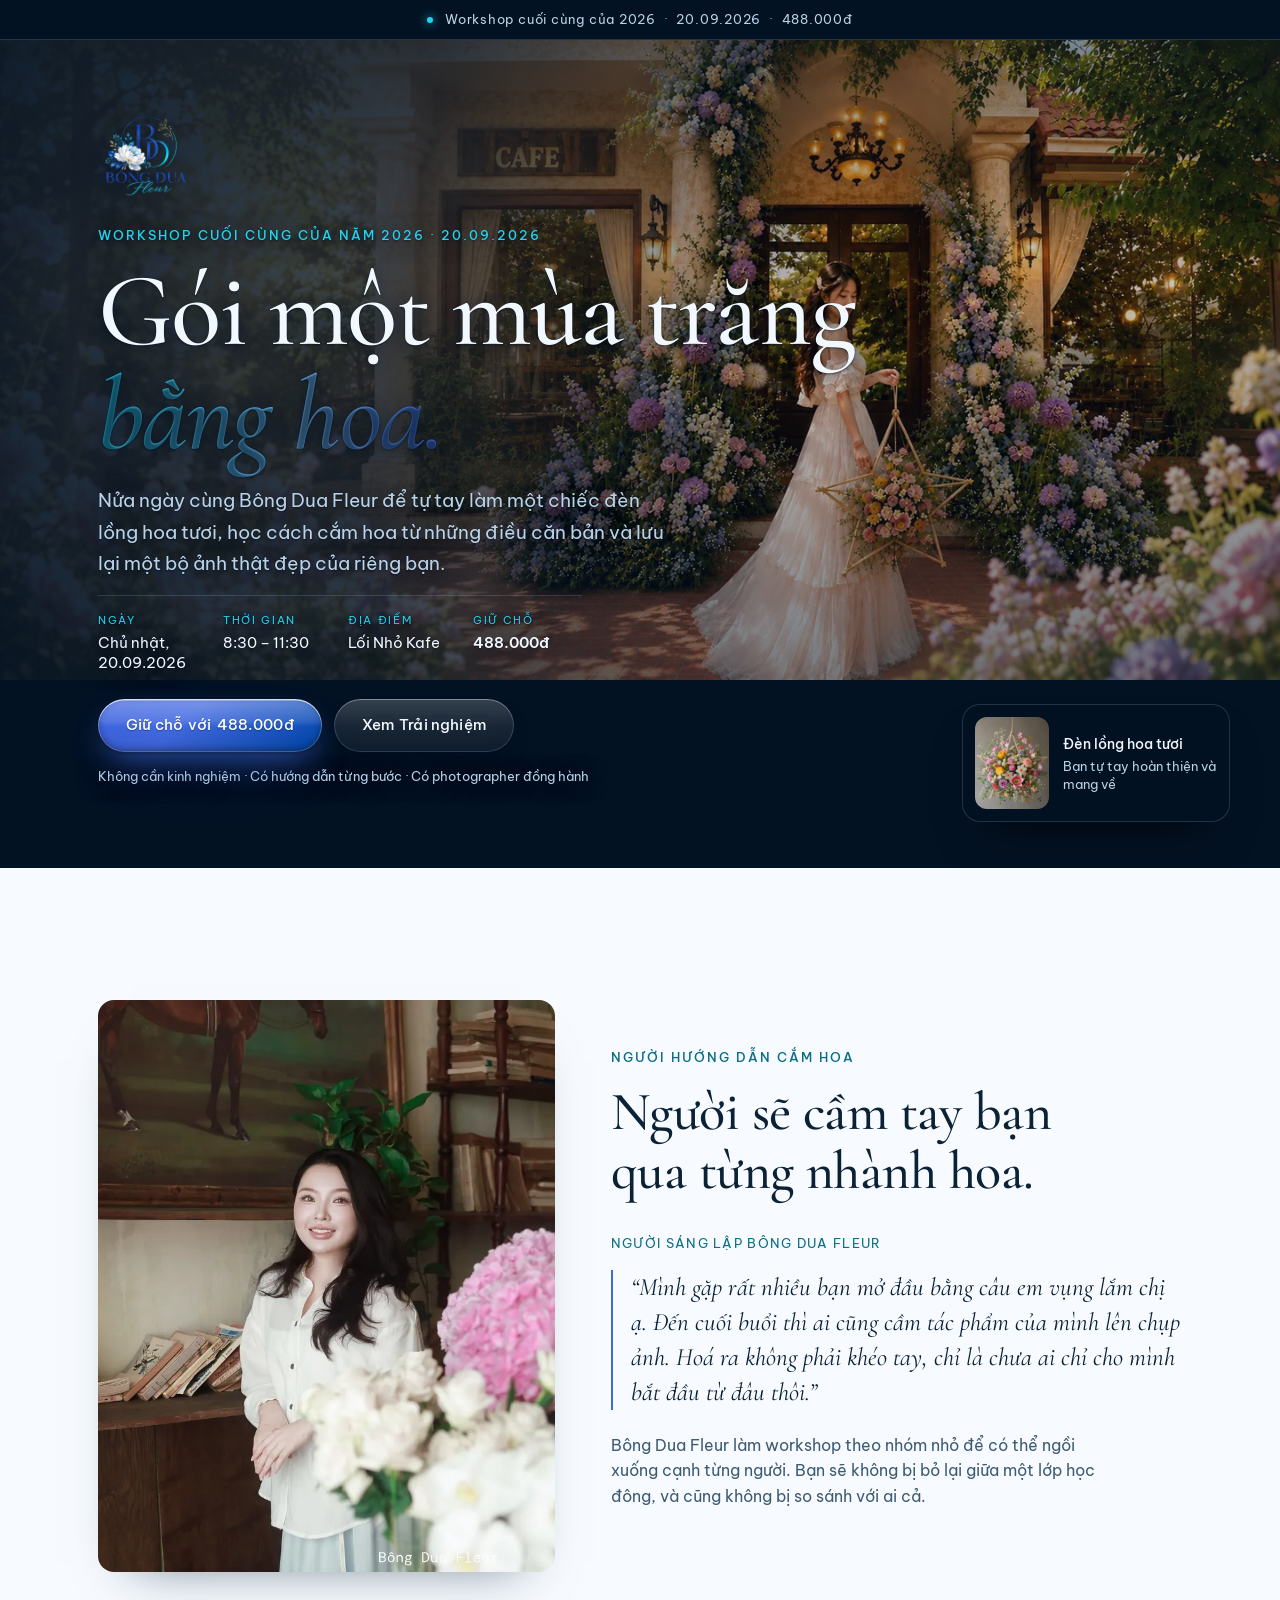
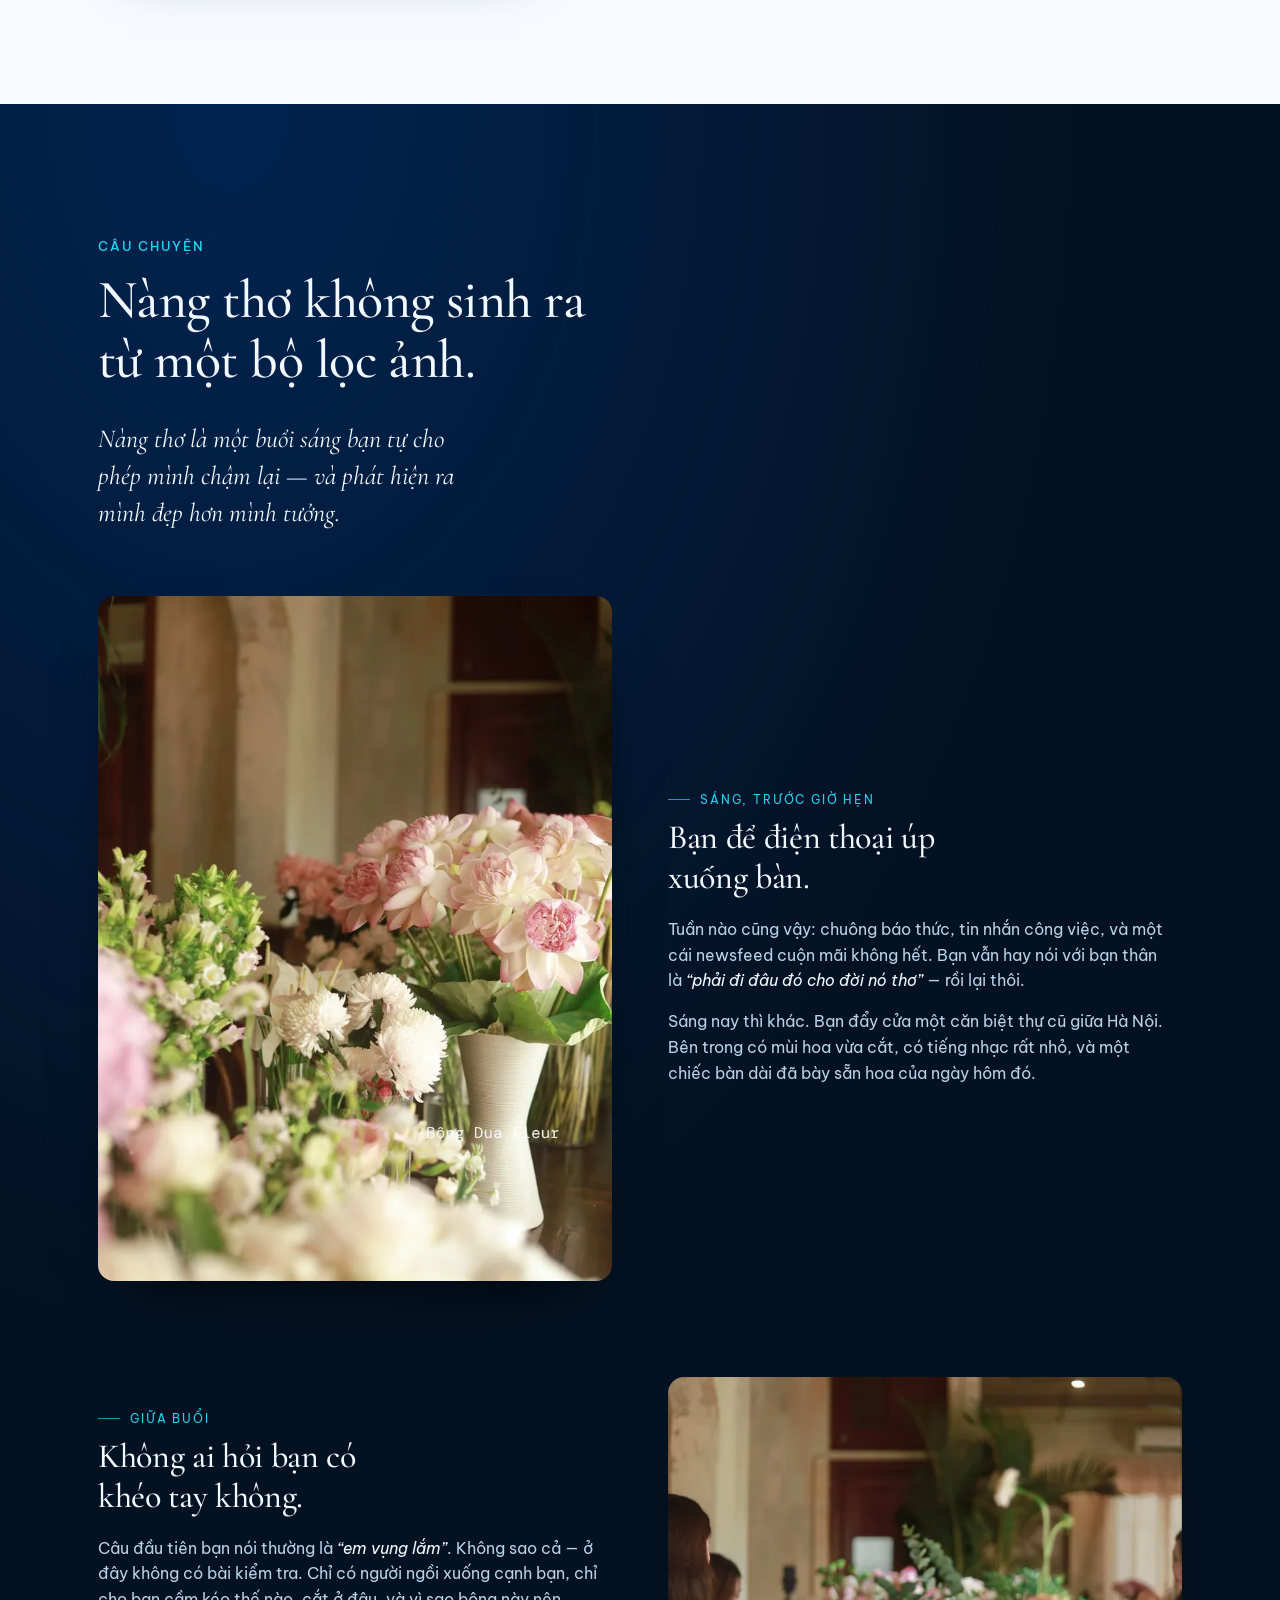
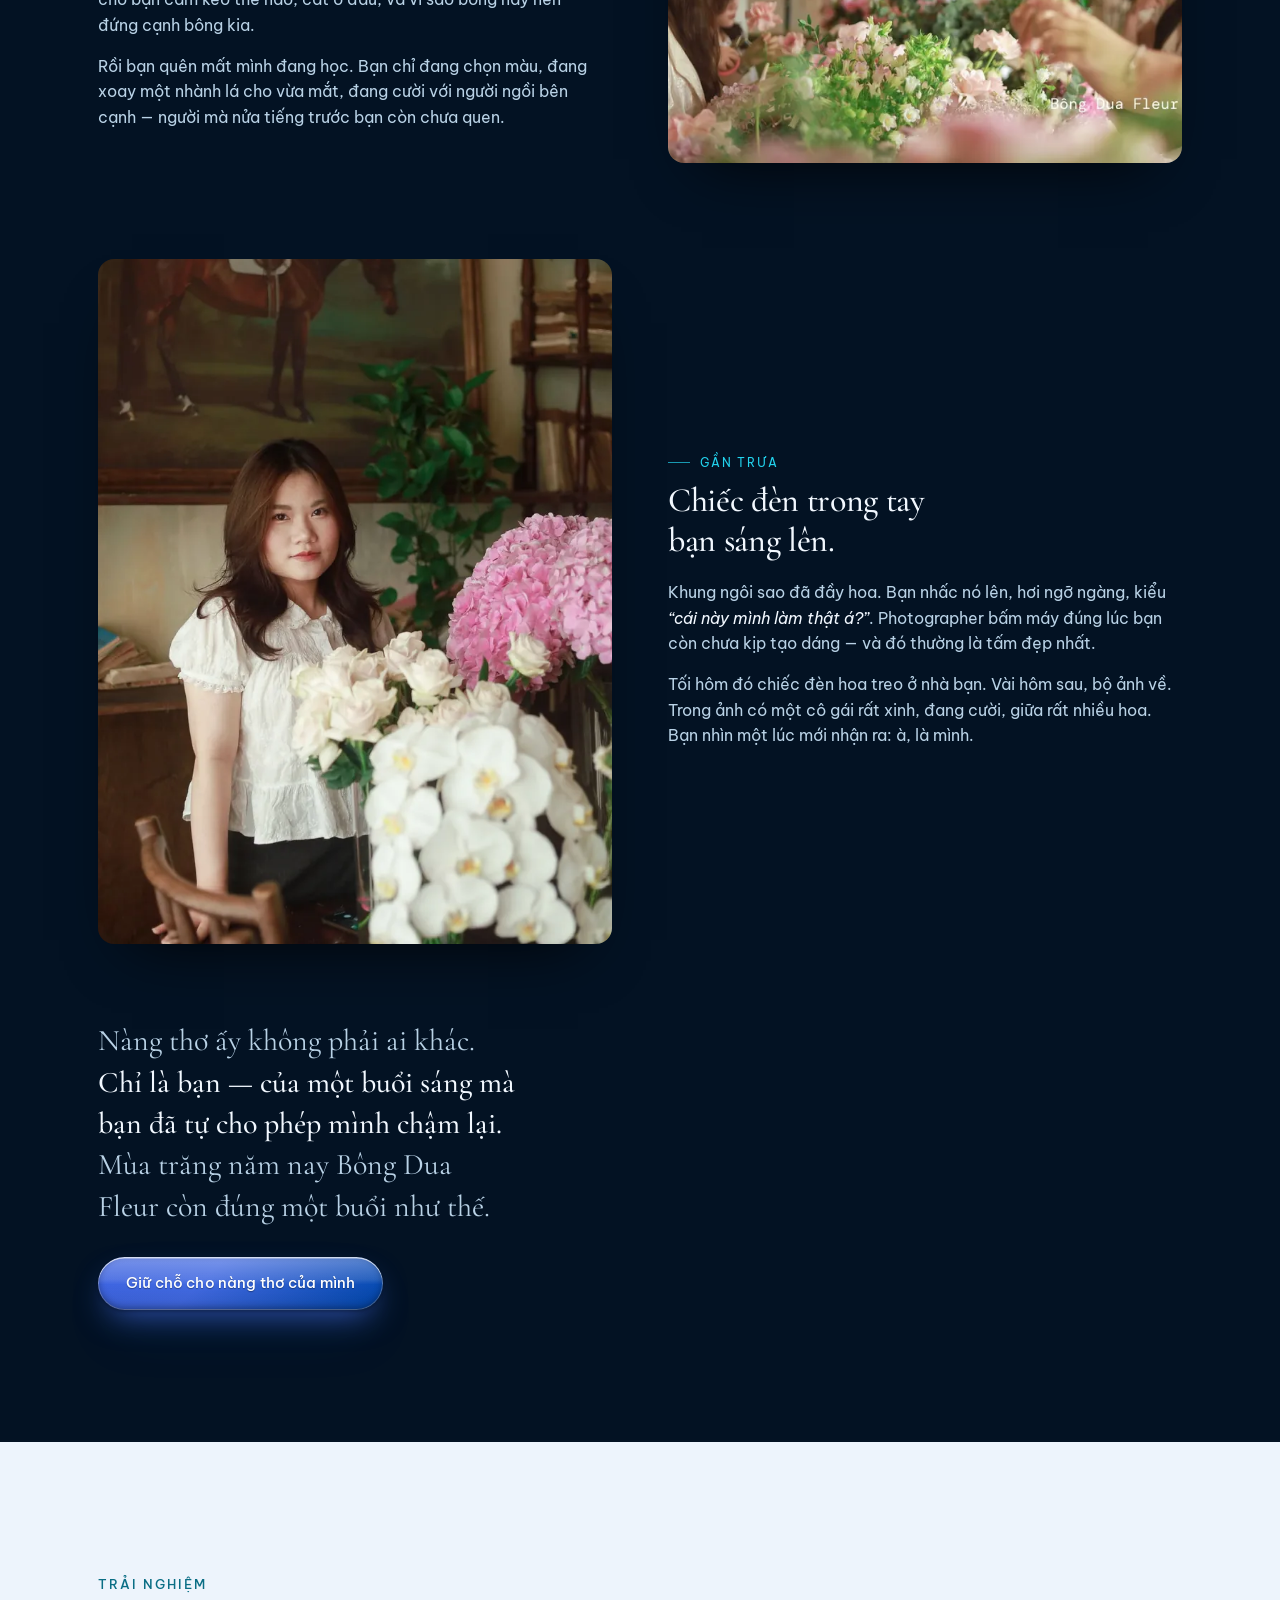
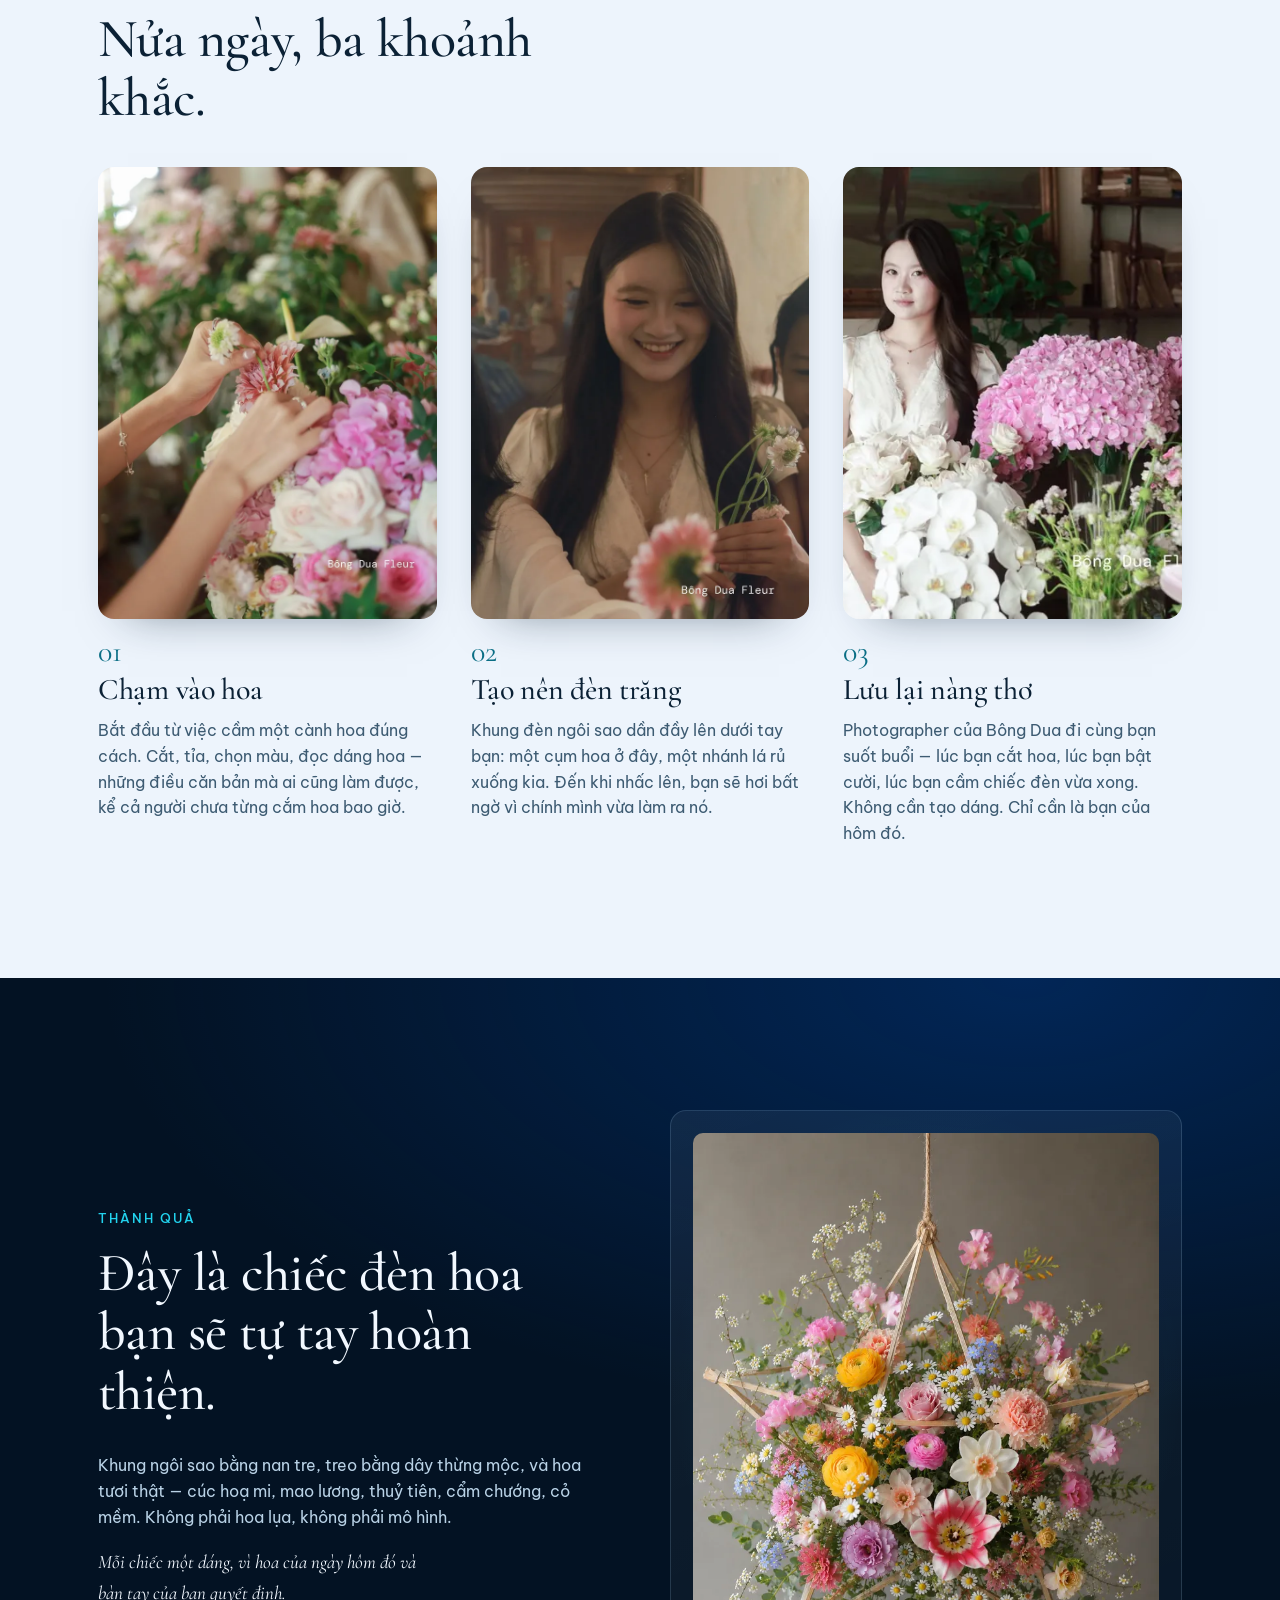
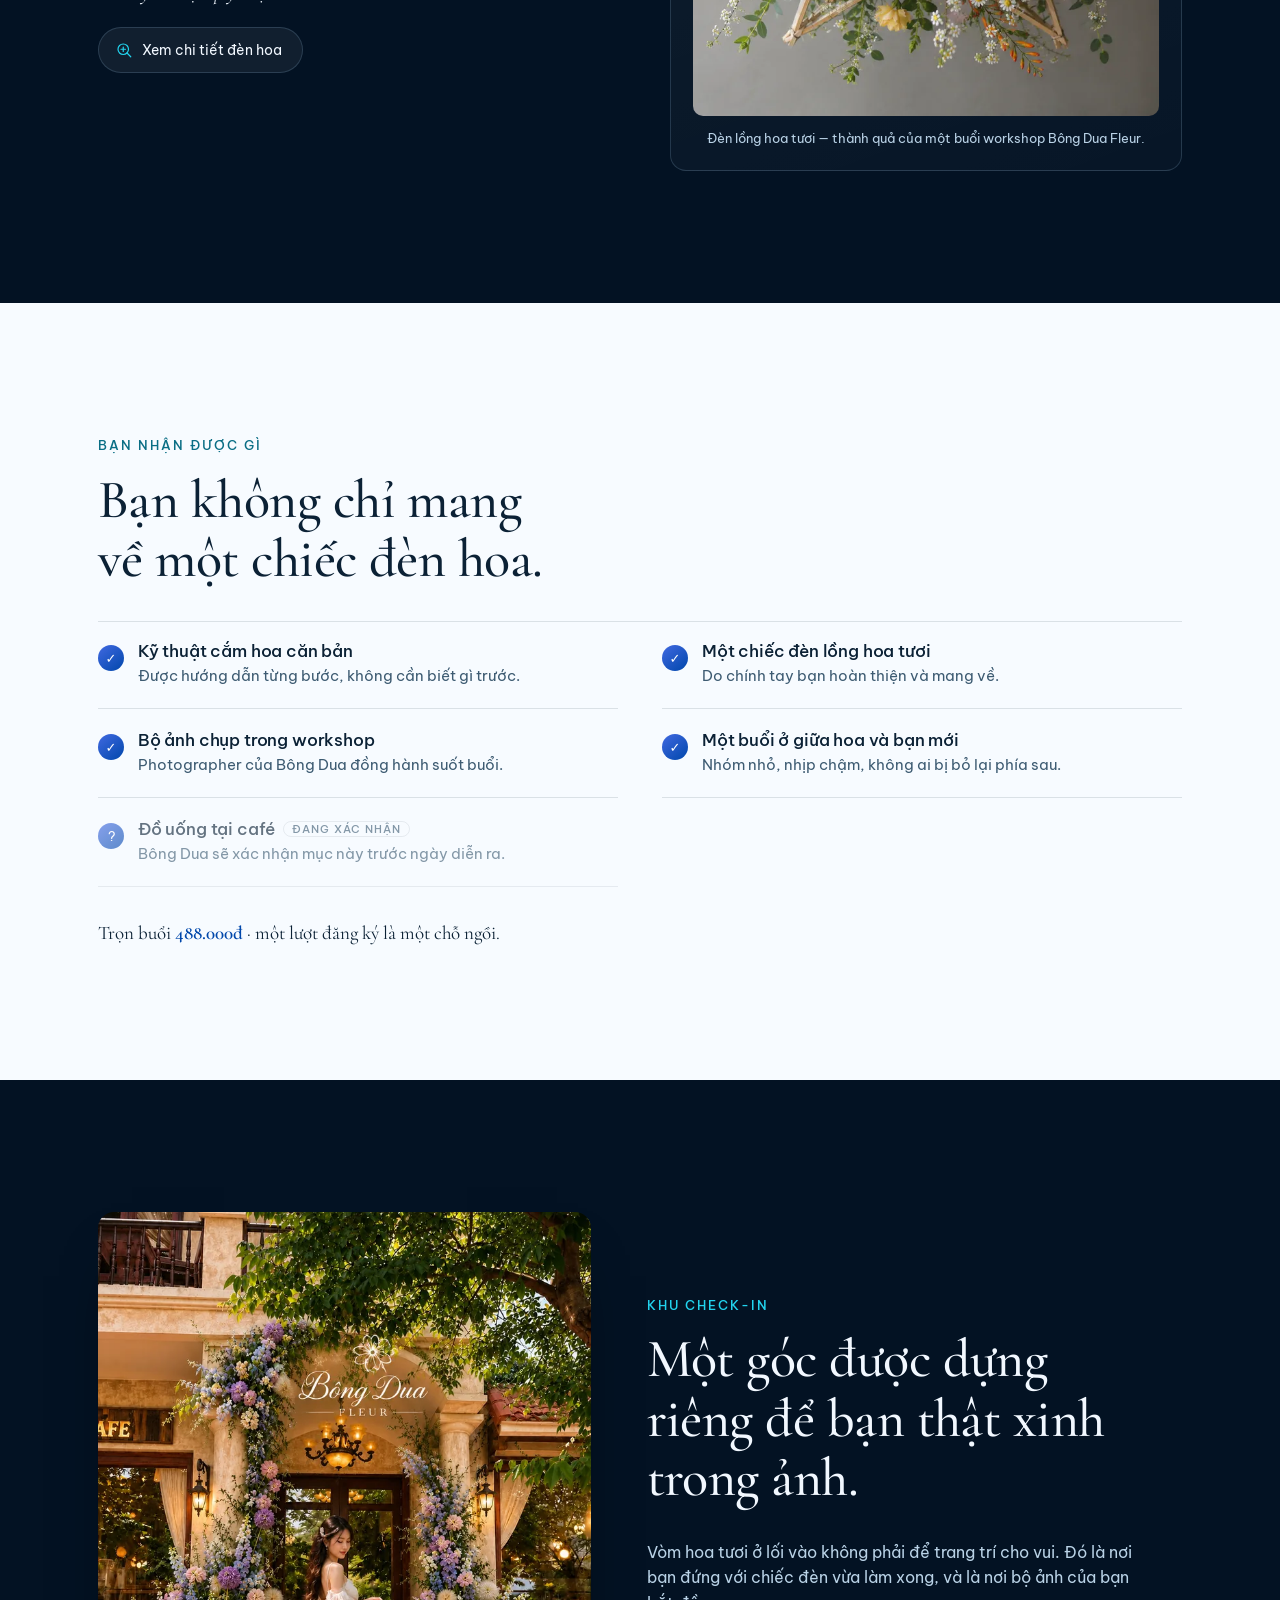
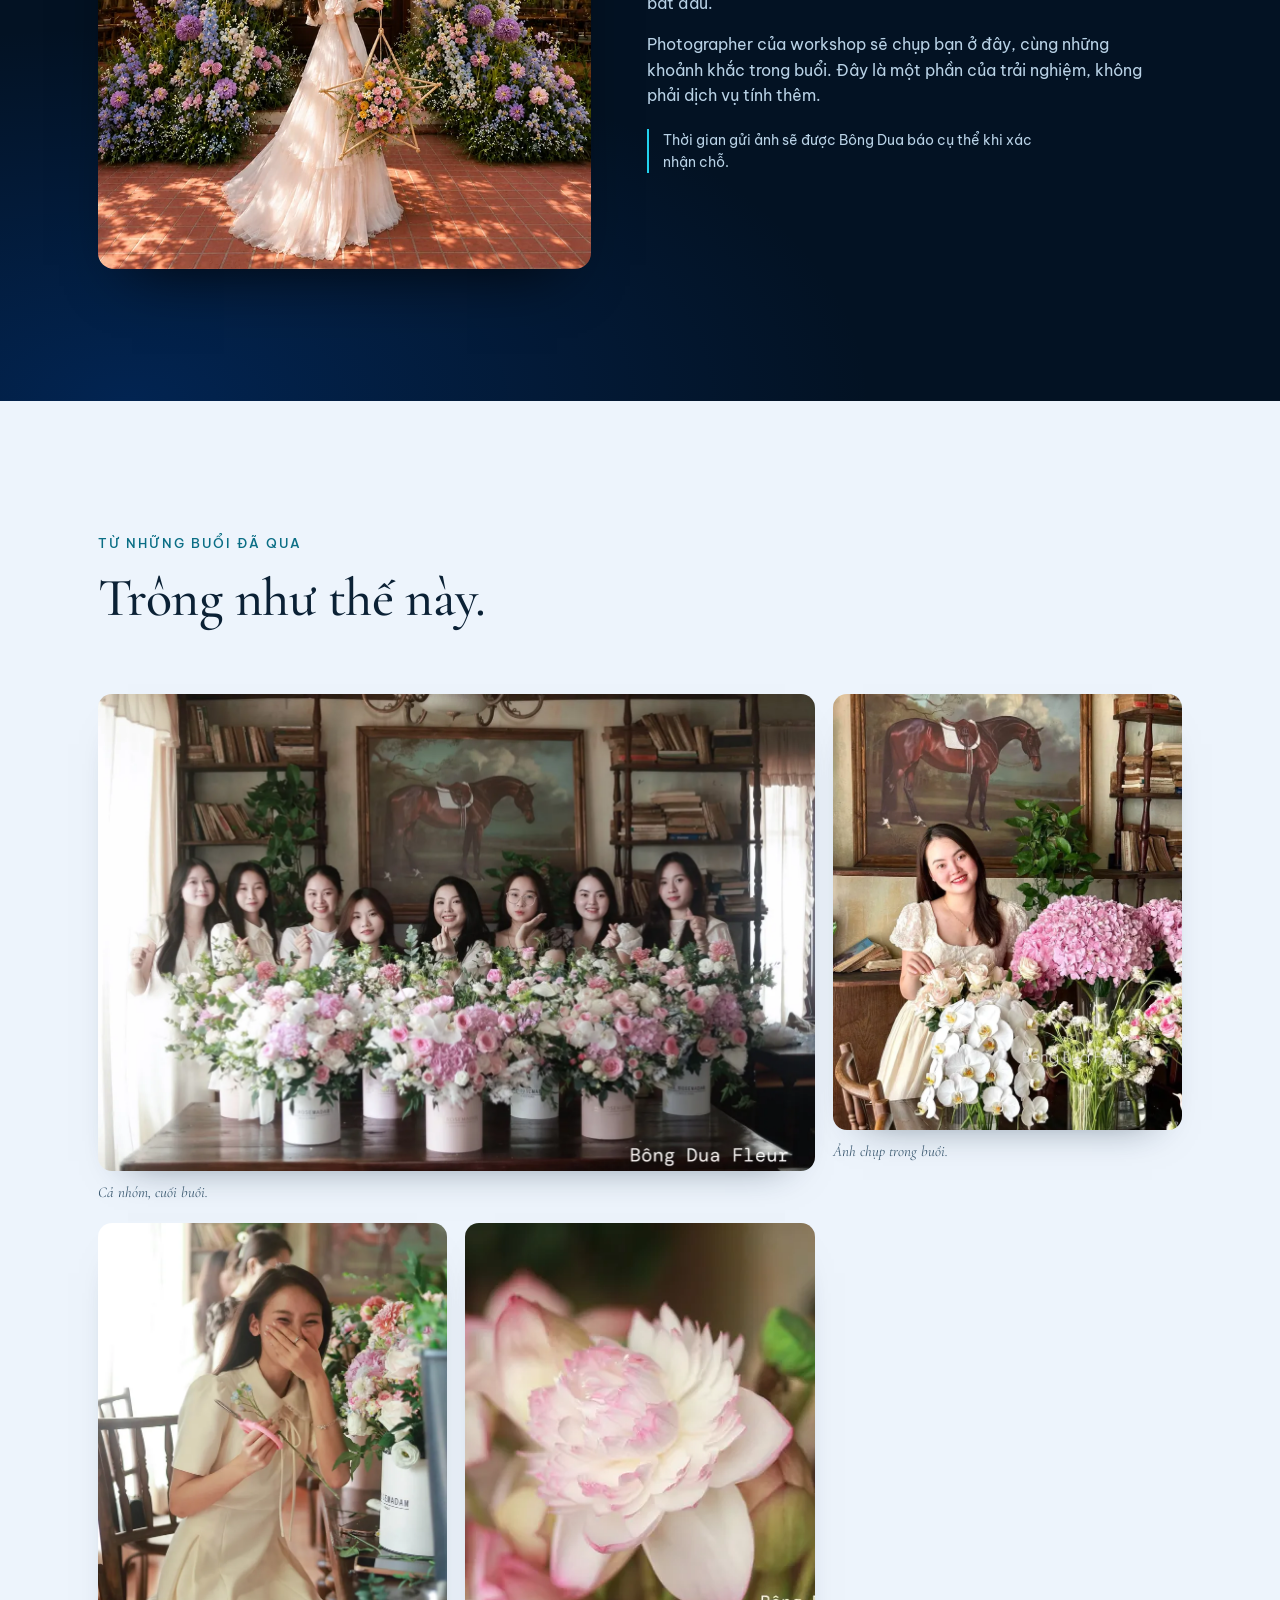
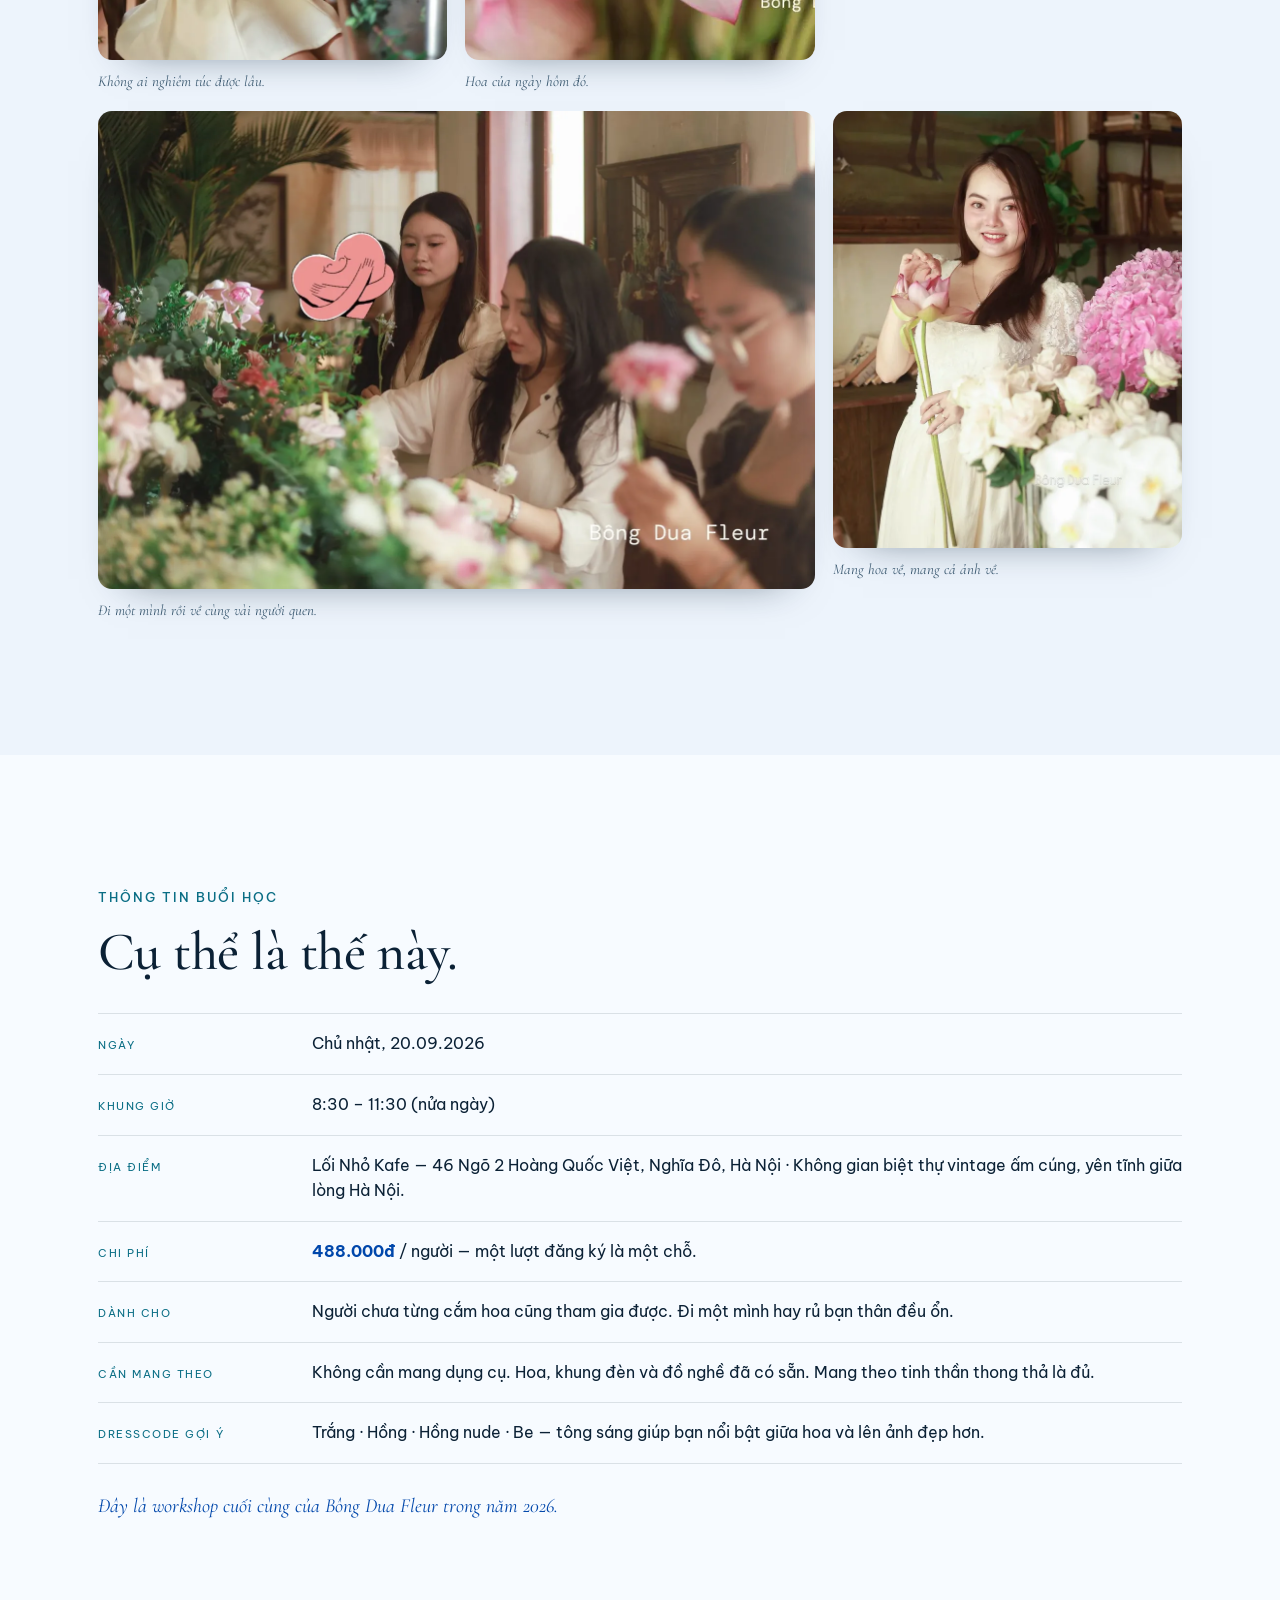
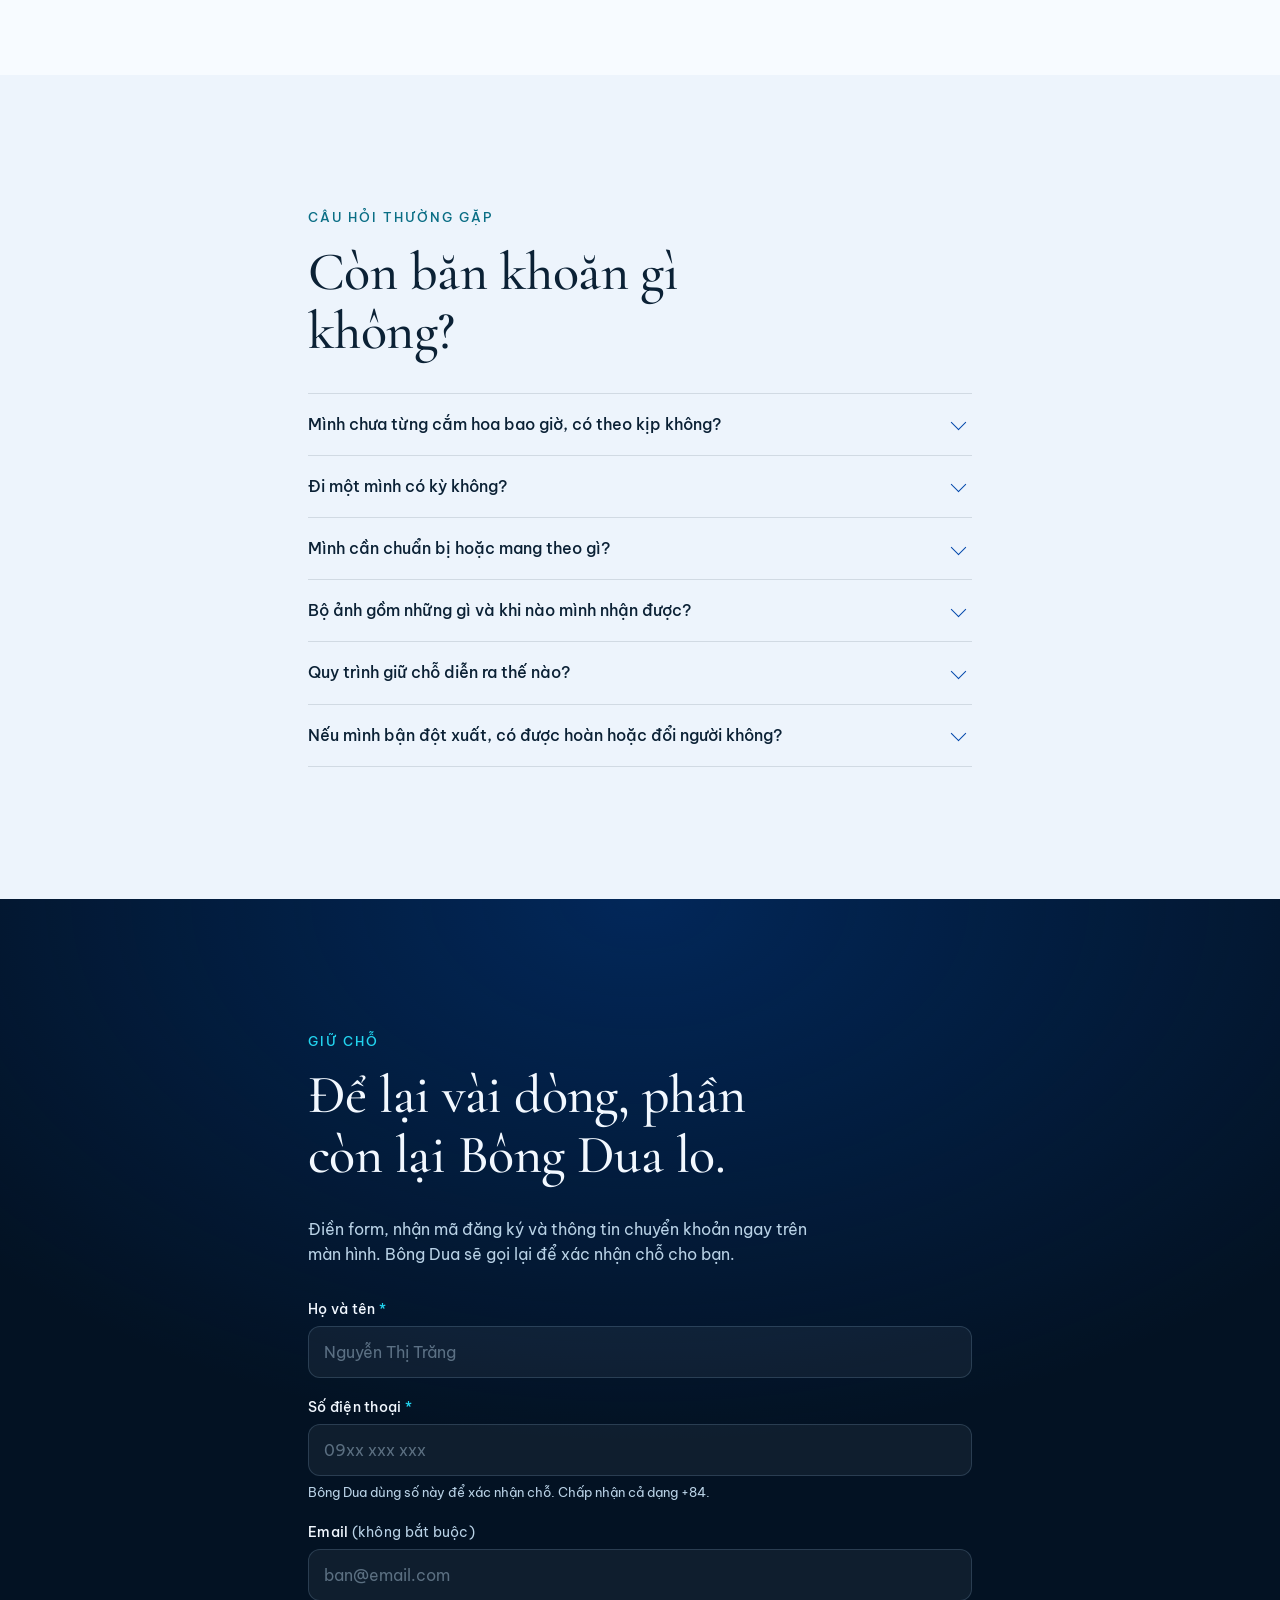
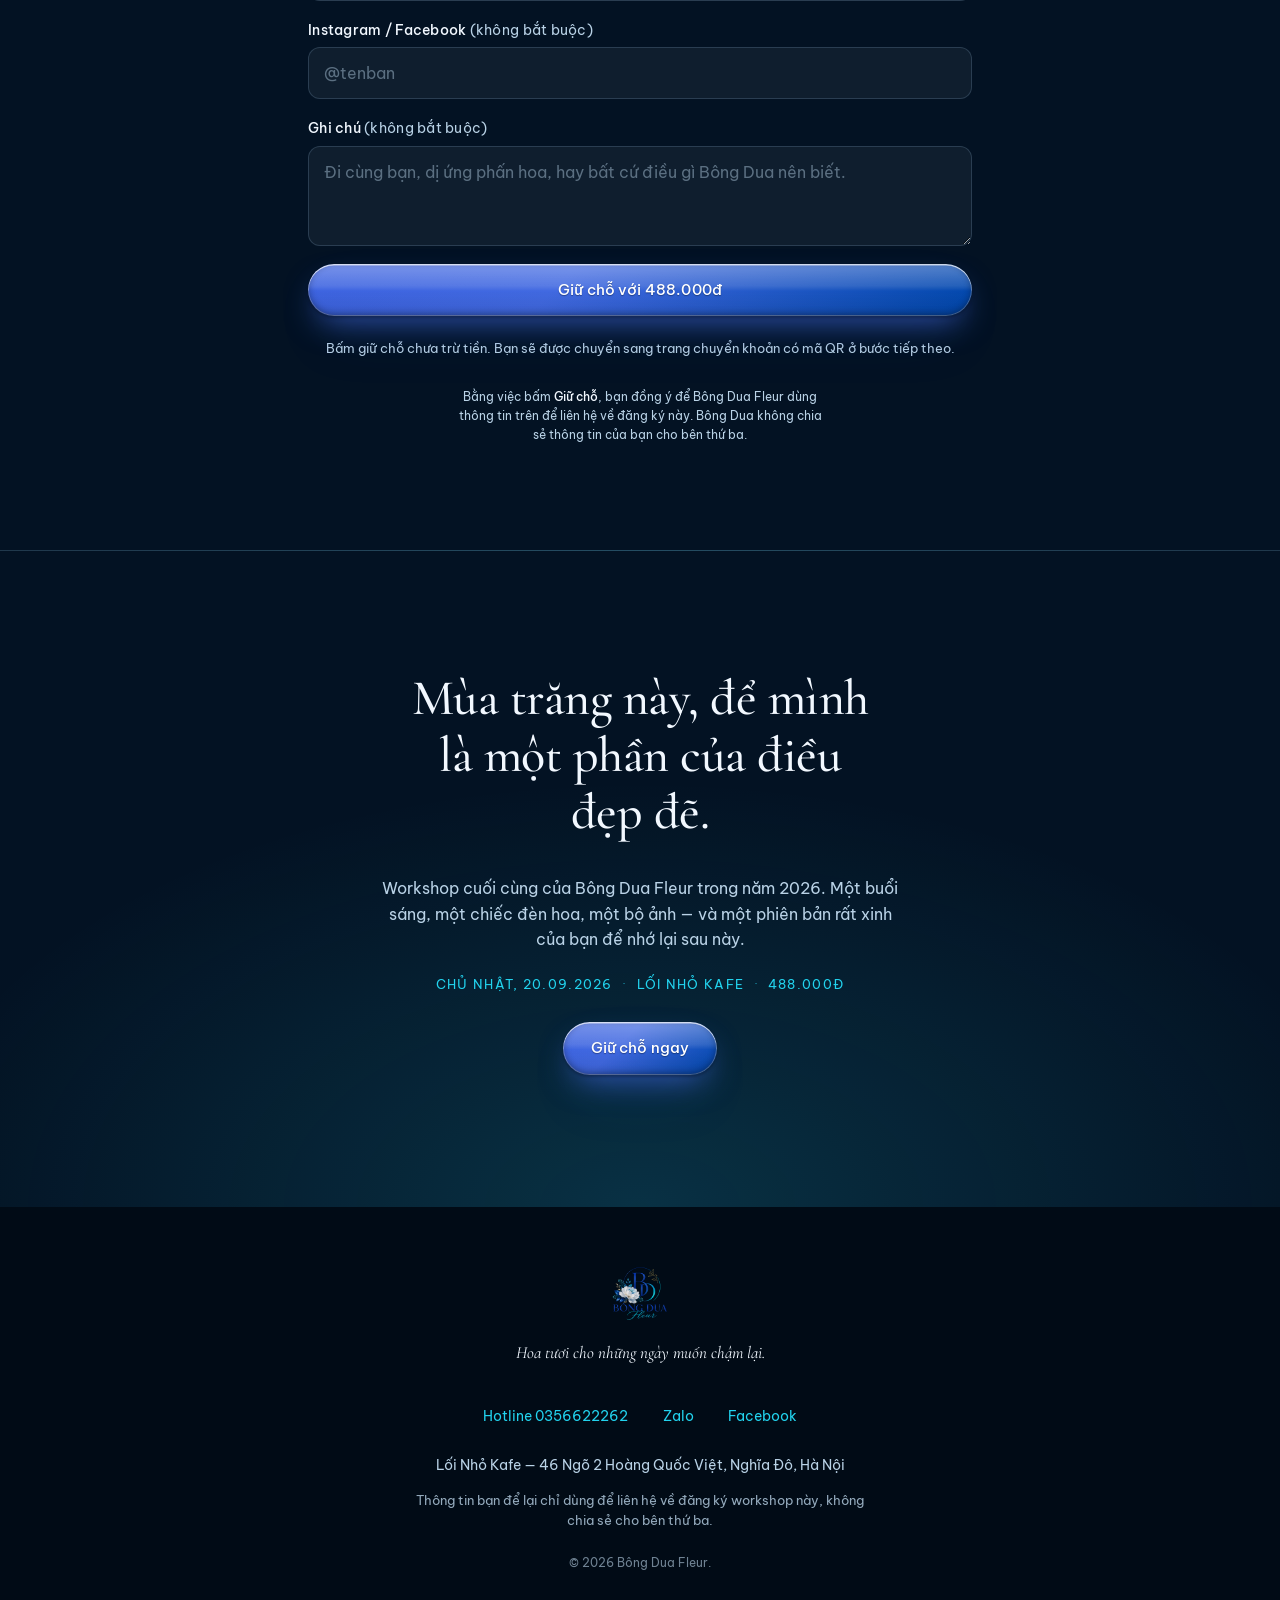
==== index.html @ 5ade3b91 "Đổi canonical sang tên miền bongduafleur.netlify.app Thẻ canonical vẫn trỏ về quytran91.github.io — " ====
<!DOCTYPE html>
<html lang="vi">
<head>
<meta charset="utf-8">
<meta name="viewport" content="width=device-width, initial-scale=1, viewport-fit=cover">
<title>Gói một mùa trăng bằng hoa · Workshop đèn lồng hoa tươi 20.09.2026 — Bông Dua Fleur</title>
<meta name="description" content="Nửa ngày cùng Bông Dua Fleur: tự tay làm một chiếc đèn lồng hoa tươi Trung thu, học cắm hoa từ những điều căn bản và giữ lại một bộ ảnh thật đẹp. Ngày 20.09.2026 · 488.000đ · Workshop cuối cùng của năm.">
<meta name="theme-color" content="#031223">
<link rel="canonical" href="https://bongduafleur.netlify.app/">

<meta property="og:type" content="website">
<meta property="og:locale" content="vi_VN">
<meta property="og:site_name" content="Bông Dua Fleur">
<meta property="og:title" content="Gói một mùa trăng bằng hoa · Workshop đèn lồng hoa tươi">
<meta property="og:description" content="20.09.2026 · Nửa ngày · 488.000đ. Tự tay làm một chiếc đèn lồng hoa tươi và mang về một bộ ảnh thật đẹp của riêng bạn.">
<meta property="og:image" content="assets/img/hero-banner-1440.jpg">
<meta property="og:image:width" content="1440">
<meta property="og:image:height" content="720">
<meta name="twitter:card" content="summary_large_image">

<link rel="icon" href="assets/img/logo-400.png" type="image/png">
<link rel="apple-touch-icon" href="assets/img/logo-400.png">

<link rel="preconnect" href="https://fonts.googleapis.com">
<link rel="preconnect" href="https://fonts.gstatic.com" crossorigin>
<link href="https://fonts.googleapis.com/css2?family=Be+Vietnam+Pro:wght@300;400;500;600&family=Cormorant+Garamond:ital,wght@0,400;0,500;0,600;1,400&display=swap" rel="stylesheet">

<link rel="preload" as="image" href="assets/img/hero-banner-720.webp" imagesrcset="assets/img/hero-banner-720.webp 720w, assets/img/hero-banner-1440.webp 1440w" imagesizes="100vw" fetchpriority="high">
<link rel="stylesheet" href="assets/css/styles.css">
</head>
<body>

<a class="skip-link" href="#dang-ky">Bỏ qua, tới phần đăng ký</a>

<!-- ══════════════════════════════════ ANNOUNCEMENT ══════════════════════ -->
<div class="announce" role="region" aria-label="Thông tin nhanh về workshop">
  <p>
    <span class="announce__dot" aria-hidden="true"></span>
    Workshop cuối cùng của 2026
    <span class="announce__sep" aria-hidden="true">·</span>
    <span data-cfg="event.dateShort">20.09.2026</span>
    <span class="announce__sep" aria-hidden="true">·</span>
    <span data-cfg="event.priceLabel">488.000đ</span>
  </p>
</div>

<!-- ══════════════════════════════════ HERO ══════════════════════════════ -->
<header class="hero" id="dau-trang">
  <div class="hero__media">
    <picture>
      <source type="image/webp" sizes="100vw"
        srcset="assets/img/hero-banner-720.webp 720w, assets/img/hero-banner-1440.webp 1440w">
      <img src="assets/img/hero-banner-720.jpg" width="1774" height="887"
        sizes="100vw"
        srcset="assets/img/hero-banner-720.jpg 720w, assets/img/hero-banner-1440.jpg 1440w"
        alt="Cổng café được kết thành vòm hoa tươi, một cô gái mặc váy dài cầm chiếc đèn lồng hoa hình ngôi sao — không gian workshop của Bông Dua Fleur."
        fetchpriority="high" decoding="async">
    </picture>
    <div class="hero__scrim" aria-hidden="true"></div>
    <div class="hero__moon" aria-hidden="true"></div>
  </div>

  <div class="hero__inner">
    <img class="hero__logo" src="assets/img/logo-400.png" srcset="assets/img/logo-400.png 400w" sizes="128px" width="1254" height="1254" alt="Bông Dua Fleur">

    <p class="eyebrow">Workshop cuối cùng của năm 2026 <span aria-hidden="true">·</span> <span data-cfg="event.dateShort">20.09.2026</span></p>

    <h1 class="hero__title">Gói một mùa trăng<br><em>bằng hoa.</em></h1>

    <p class="hero__sub">Nửa ngày cùng Bông Dua Fleur để tự tay làm một chiếc đèn lồng hoa tươi, học cách cắm hoa từ những điều căn bản và lưu lại một bộ ảnh thật đẹp của riêng bạn.</p>

    <dl class="hero__facts">
      <div><dt>Ngày</dt><dd data-cfg="event.dateLabel">Chủ nhật, 20.09.2026</dd></div>
      <div><dt>Thời gian</dt><dd data-cfg="hero.time">Nửa ngày</dd></div>
      <div><dt>Địa điểm</dt><dd data-cfg="hero.place">Café tại Hà Nội</dd></div>
      <div><dt>Giữ chỗ</dt><dd class="is-price" data-cfg="event.priceLabel">488.000đ</dd></div>
    </dl>

    <div class="hero__cta">
      <a class="btn btn--primary btn--glow" href="#dang-ky" data-track="hero_cta_click">Giữ chỗ<span class="wide-only"> với</span> <span data-cfg="event.priceLabel">488.000đ</span></a>
      <a class="btn btn--ghost" href="#trai-nghiem"><span class="wide-only">Xem </span>Trải nghiệm</a>
    </div>

    <p class="hero__reassure">Không cần kinh nghiệm <span aria-hidden="true">·</span> Có hướng dẫn từng bước <span aria-hidden="true">·</span> Có photographer đồng hành</p>
  </div>

  <!-- Chip thành quả: để khách hiểu ngay buổi này làm ra cái gì. Chỉ hiện từ
       desktop trở lên để không đẩy CTA xuống dưới màn hình đầu trên điện thoại. -->
  <aside class="hero__chip" aria-label="Thành quả của buổi workshop">
    <img src="assets/img/thanh-qua-den-hoa-720.jpg" width="1122" height="1402" loading="lazy" decoding="async"
      alt="Đèn lồng ngôi sao kết bằng hoa tươi nhiều màu — thành quả của buổi workshop.">
    <p><strong>Đèn lồng hoa tươi</strong>Bạn tự tay hoàn thiện và mang về</p>
  </aside>
</header>

<main>

<!-- ══════════════════════════════════ FOUNDER ═══════════════════════════ -->
<section class="founder" id="nguoi-huong-dan" aria-labelledby="founder-title">
  <div class="wrap">
    <div class="founder__grid">
      <figure class="founder__fig">
        <picture>
          <source type="image/webp" sizes="(min-width: 900px) 38vw, 78vw" srcset="assets/img/founder-720.webp 720w, assets/img/founder-1320.webp 1320w">
          <img src="assets/img/founder-720.jpg" width="1320" height="1980" loading="lazy" decoding="async" sizes="(min-width: 900px) 38vw, 78vw" srcset="assets/img/founder-720.jpg 720w, assets/img/founder-1320.jpg 1320w" alt="Người sáng lập Bông Dua Fleur, mặc áo sơ mi trắng, đứng mỉm cười bên kệ sách và bình hoa hồng trắng trong không gian workshop.">
        </picture>
      </figure>

      <div class="founder__text">
        <p class="eyebrow eyebrow--dark">Người hướng dẫn cắm hoa</p>
        <h2 class="section-title" id="founder-title">Người sẽ cầm tay bạn qua từng nhành hoa.</h2>
        <p class="founder__name" data-cfg="founder.line">Người sáng lập Bông Dua Fleur</p>
        <blockquote class="founder__quote">
          <p>“Mình gặp rất nhiều bạn mở đầu bằng câu <em>em vụng lắm chị ạ</em>. Đến cuối buổi thì ai cũng cầm tác phẩm của mình lên chụp ảnh. Hoá ra không phải khéo tay, chỉ là chưa ai chỉ cho mình bắt đầu từ đâu thôi.”</p>
        </blockquote>
        <p>Bông Dua Fleur làm workshop theo nhóm nhỏ để có thể ngồi xuống cạnh từng người. Bạn sẽ không bị bỏ lại giữa một lớp học đông, và cũng không bị so sánh với ai cả.</p>
      </div>
    </div>
  </div>
</section>

<!-- ══════════════════════════════════ CÂU CHUYỆN ════════════════════════ -->
<section class="story" id="cau-chuyen" aria-labelledby="story-title">
  <div class="wrap">
    <div class="story__head">
      <p class="eyebrow">Câu chuyện</p>
      <h2 class="section-title" id="story-title">Nàng thơ không sinh ra từ một bộ lọc ảnh.</h2>
      <p class="story__lead">Nàng thơ là một buổi sáng bạn tự cho phép mình chậm lại — và phát hiện ra mình đẹp hơn mình tưởng.</p>
    </div>

    <ol class="story__flow">

      <li class="story__beat">
        <figure class="story__fig">
          <picture>
            <source type="image/webp" sizes="(min-width: 900px) 44vw, 90vw"
              srcset="assets/img/story-can-phong-720.webp 720w, assets/img/story-can-phong-1320.webp 1320w">
            <img src="assets/img/story-can-phong-720.jpg" width="1320" height="1980" loading="lazy" decoding="async"
              sizes="(min-width: 900px) 44vw, 90vw"
              srcset="assets/img/story-can-phong-720.jpg 720w, assets/img/story-can-phong-1320.jpg 1320w"
              alt="Những bình hoa cúc, mao lương và sen hồng đã cắt sẵn, xếp chờ trên bàn trong căn phòng có nắng.">
          </picture>
        </figure>
        <div class="story__text">
          <p class="story__time">Sáng, trước giờ hẹn</p>
          <h3>Bạn để điện thoại úp xuống bàn.</h3>
          <p>Tuần nào cũng vậy: chuông báo thức, tin nhắn công việc, và một cái newsfeed cuộn mãi không hết. Bạn vẫn hay nói với bạn thân là <em>“phải đi đâu đó cho đời nó thơ”</em> — rồi lại thôi.</p>
          <p>Sáng nay thì khác. Bạn đẩy cửa một căn biệt thự cũ giữa Hà Nội. Bên trong có mùi hoa vừa cắt, có tiếng nhạc rất nhỏ, và một chiếc bàn dài đã bày sẵn hoa của ngày hôm đó.</p>
        </div>
      </li>

      <li class="story__beat">
        <figure class="story__fig">
          <picture>
            <source type="image/webp" sizes="(min-width: 900px) 44vw, 90vw"
              srcset="assets/img/story-doi-tay-720.webp 720w, assets/img/story-doi-tay-1440.webp 1440w">
            <img src="assets/img/story-doi-tay-720.jpg" width="1614" height="1074" loading="lazy" decoding="async"
              sizes="(min-width: 900px) 44vw, 90vw"
              srcset="assets/img/story-doi-tay-720.jpg 720w, assets/img/story-doi-tay-1440.jpg 1440w"
              alt="Vài người tham dự ngồi quanh bàn dài, tay đang chọn và cắt hoa giữa những cụm hoa hồng, cẩm chướng và lá xanh.">
          </picture>
        </figure>
        <div class="story__text">
          <p class="story__time">Giữa buổi</p>
          <h3>Không ai hỏi bạn có khéo tay không.</h3>
          <p>Câu đầu tiên bạn nói thường là <em>“em vụng lắm”</em>. Không sao cả — ở đây không có bài kiểm tra. Chỉ có người ngồi xuống cạnh bạn, chỉ cho bạn cầm kéo thế nào, cắt ở đâu, và vì sao bông này nên đứng cạnh bông kia.</p>
          <p>Rồi bạn quên mất mình đang học. Bạn chỉ đang chọn màu, đang xoay một nhành lá cho vừa mắt, đang cười với người ngồi bên cạnh — người mà nửa tiếng trước bạn còn chưa quen.</p>
        </div>
      </li>

      <li class="story__beat">
        <figure class="story__fig">
          <picture>
            <source type="image/webp" sizes="(min-width: 900px) 44vw, 90vw"
              srcset="assets/img/story-nang-tho-720.webp 720w, assets/img/story-nang-tho-1366.webp 1366w">
            <img src="assets/img/story-nang-tho-720.jpg" width="1366" height="2048" loading="lazy" decoding="async"
              sizes="(min-width: 900px) 44vw, 90vw"
              srcset="assets/img/story-nang-tho-720.jpg 720w, assets/img/story-nang-tho-1366.jpg 1366w"
              alt="Một người tham dự đứng cạnh bình lan trắng và cẩm tú cầu hồng, nhìn về phía máy ảnh trong buổi workshop.">
          </picture>
        </figure>
        <div class="story__text">
          <p class="story__time">Gần trưa</p>
          <h3>Chiếc đèn trong tay bạn sáng lên.</h3>
          <p>Khung ngôi sao đã đầy hoa. Bạn nhấc nó lên, hơi ngỡ ngàng, kiểu <em>“cái này mình làm thật á?”</em>. Photographer bấm máy đúng lúc bạn còn chưa kịp tạo dáng — và đó thường là tấm đẹp nhất.</p>
          <p>Tối hôm đó chiếc đèn hoa treo ở nhà bạn. Vài hôm sau, bộ ảnh về. Trong ảnh có một cô gái rất xinh, đang cười, giữa rất nhiều hoa. Bạn nhìn một lúc mới nhận ra: à, là mình.</p>
        </div>
      </li>

    </ol>

    <p class="story__close">
      Nàng thơ ấy không phải ai khác. <strong>Chỉ là bạn — của một buổi sáng mà bạn đã tự cho phép mình chậm lại.</strong>
      Mùa trăng năm nay Bông Dua Fleur còn đúng một buổi như thế.
    </p>
    <p class="story__cta">
      <a class="btn btn--primary btn--glow" href="#dang-ky" data-track="story_cta_click">Giữ chỗ cho nàng thơ của mình</a>
    </p>
  </div>
</section>

<!-- ══════════════════════════════════ 3 HỒI ═════════════════════════════ -->
<section class="acts" id="trai-nghiem" aria-labelledby="acts-title">
  <div class="wrap">
    <p class="eyebrow eyebrow--dark">Trải nghiệm</p>
    <h2 class="section-title" id="acts-title">Nửa ngày, ba khoảnh khắc.</h2>

    <ol class="acts__list">
      <li class="act">
        <figure class="act__fig">
          <picture>
            <source type="image/webp" sizes="(min-width: 900px) 30vw, 88vw"
              srcset="assets/img/act-cham-vao-hoa-720.webp 720w, assets/img/act-cham-vao-hoa-1320.webp 1320w">
            <img src="assets/img/act-cham-vao-hoa-720.jpg" width="1320" height="1980" loading="lazy" decoding="async"
              sizes="(min-width: 900px) 30vw, 88vw"
              srcset="assets/img/act-cham-vao-hoa-720.jpg 720w, assets/img/act-cham-vao-hoa-1320.jpg 1320w"
              alt="Hai bàn tay đang đặt một nhành hoa vào bình hoa hồng và cẩm tú cầu hồng.">
          </picture>
        </figure>
        <div class="act__text">
          <span class="act__no" aria-hidden="true">01</span>
          <h3>Chạm vào hoa</h3>
          <p>Bắt đầu từ việc cầm một cành hoa đúng cách. Cắt, tỉa, chọn màu, đọc dáng hoa — những điều căn bản mà ai cũng làm được, kể cả người chưa từng cắm hoa bao giờ.</p>
        </div>
      </li>

      <li class="act">
        <figure class="act__fig">
          <picture>
            <source type="image/webp" sizes="(min-width: 900px) 30vw, 88vw"
              srcset="assets/img/act-tao-den-trang-720.webp 720w, assets/img/act-tao-den-trang-1320.webp 1320w">
            <img src="assets/img/act-tao-den-trang-720.jpg" width="1320" height="1980" loading="lazy" decoding="async"
              sizes="(min-width: 900px) 30vw, 88vw"
              srcset="assets/img/act-tao-den-trang-720.jpg 720w, assets/img/act-tao-den-trang-1320.jpg 1320w"
              alt="Một người tham dự mỉm cười khi cầm bông cúc đồng tiền vừa cắt trong buổi workshop.">
          </picture>
        </figure>
        <div class="act__text">
          <span class="act__no" aria-hidden="true">02</span>
          <h3>Tạo nên đèn trăng</h3>
          <p>Khung đèn ngôi sao dần đầy lên dưới tay bạn: một cụm hoa ở đây, một nhánh lá rủ xuống kia. Đến khi nhấc lên, bạn sẽ hơi bất ngờ vì chính mình vừa làm ra nó.</p>
        </div>
      </li>

      <li class="act">
        <figure class="act__fig">
          <picture>
            <source type="image/webp" sizes="(min-width: 900px) 30vw, 88vw"
              srcset="assets/img/act-luu-lai-720.webp 720w, assets/img/act-luu-lai-1440.webp 1440w">
            <img src="assets/img/act-luu-lai-720.jpg" width="1512" height="1077" loading="lazy" decoding="async"
              sizes="(min-width: 900px) 30vw, 88vw"
              srcset="assets/img/act-luu-lai-720.jpg 720w, assets/img/act-luu-lai-1440.jpg 1440w"
              alt="Một cô gái mặc váy trắng đứng cạnh bình cẩm tú cầu hồng và hoa lan trắng bên cửa sổ.">
          </picture>
        </figure>
        <div class="act__text">
          <span class="act__no" aria-hidden="true">03</span>
          <h3>Lưu lại nàng thơ</h3>
          <p>Photographer của Bông Dua đi cùng bạn suốt buổi — lúc bạn cắt hoa, lúc bạn bật cười, lúc bạn cầm chiếc đèn vừa xong. Không cần tạo dáng. Chỉ cần là bạn của hôm đó.</p>
        </div>
      </li>
    </ol>
  </div>
</section>

<!-- ══════════════════════════════════ PRODUCT PROOF ═════════════════════ -->
<section class="proof" id="thanh-qua" aria-labelledby="proof-title">
  <div class="wrap">
    <div class="proof__grid">
      <div class="proof__text">
        <p class="eyebrow">Thành quả</p>
        <h2 class="section-title" id="proof-title">Đây là chiếc đèn hoa bạn sẽ tự tay hoàn thiện.</h2>
        <p>Khung ngôi sao bằng nan tre, treo bằng dây thừng mộc, và hoa tươi thật — cúc hoạ mi, mao lương, thuỷ tiên, cẩm chướng, cỏ mềm. Không phải hoa lụa, không phải mô hình.</p>
        <p class="proof__note">Mỗi chiếc một dáng, vì hoa của ngày hôm đó và bàn tay của bạn quyết định.</p>
        <button class="proof__zoom" type="button" data-lightbox="thanh-qua">
          <svg viewBox="0 0 24 24" aria-hidden="true" focusable="false"><circle cx="11" cy="11" r="7"/><path d="M16 16l5 5M11 8v6M8 11h6"/></svg>
          Xem chi tiết đèn hoa
        </button>
      </div>

      <figure class="proof__fig">
        <picture>
          <source type="image/webp" sizes="(min-width: 900px) 44vw, 92vw"
            srcset="assets/img/thanh-qua-den-hoa-720.webp 720w, assets/img/thanh-qua-den-hoa-1122.webp 1122w">
          <img id="proof-img" src="assets/img/thanh-qua-den-hoa-720.jpg" width="1122" height="1402" loading="lazy" decoding="async"
            sizes="(min-width: 900px) 44vw, 92vw"
            srcset="assets/img/thanh-qua-den-hoa-720.jpg 720w, assets/img/thanh-qua-den-hoa-1122.jpg 1122w"
            alt="Đèn lồng hình ngôi sao năm cánh làm bằng nan tre, cắm kín hoa tươi nhiều màu: mao lương vàng, hồng phấn, cúc hoạ mi trắng và thuỷ tiên, treo trên nền tường xám.">
        </picture>
        <figcaption>Đèn lồng hoa tươi — thành quả của một buổi workshop Bông Dua Fleur.</figcaption>
      </figure>
    </div>
  </div>
</section>

<!-- ══════════════════════════════════ VALUE STACK ═══════════════════════ -->
<section class="value" id="mang-ve" aria-labelledby="value-title">
  <div class="wrap">
    <p class="eyebrow eyebrow--dark">Bạn nhận được gì</p>
    <h2 class="section-title" id="value-title">Bạn không chỉ mang về một chiếc đèn hoa.</h2>
    <ul class="value__list" id="value-list"><!-- render từ config.includes --></ul>
    <p class="value__price">
      Trọn buổi <strong data-cfg="event.priceLabel">488.000đ</strong> <span aria-hidden="true">·</span> một lượt đăng ký là một chỗ ngồi.
    </p>
  </div>
</section>

<!-- ══════════════════════════════════ CHECK-IN ══════════════════════════ -->
<section class="checkin" id="check-in" aria-labelledby="checkin-title">
  <div class="wrap">
    <div class="checkin__grid">
      <figure class="checkin__fig">
        <picture>
          <source type="image/webp" sizes="(min-width: 900px) 46vw, 92vw"
            srcset="assets/img/khu-check-in-720.webp 720w, assets/img/khu-check-in-1086.webp 1086w">
          <img src="assets/img/khu-check-in-720.jpg" width="1086" height="1448" loading="lazy" decoding="async"
            sizes="(min-width: 900px) 46vw, 92vw"
            srcset="assets/img/khu-check-in-720.jpg 720w, assets/img/khu-check-in-1086.jpg 1086w"
            alt="Cổng vào café được kết hoa tươi thành vòm, một cô gái mặc váy dài màu kem cầm chiếc đèn lồng hoa hình ngôi sao, phía trên có bảng hiệu Bông Dua Fleur.">
        </picture>
      </figure>

      <div class="checkin__text">
        <p class="eyebrow">Khu check-in</p>
        <h2 class="section-title" id="checkin-title">Một góc được dựng riêng để bạn thật xinh trong ảnh.</h2>
        <p>Vòm hoa tươi ở lối vào không phải để trang trí cho vui. Đó là nơi bạn đứng với chiếc đèn vừa làm xong, và là nơi bộ ảnh của bạn bắt đầu.</p>
        <p>Photographer của workshop sẽ chụp bạn ở đây, cùng những khoảnh khắc trong buổi. Đây là một phần của trải nghiệm, không phải dịch vụ tính thêm.</p>
        <p class="checkin__hint" data-cfg="checkin.photoNote">Thời gian gửi ảnh sẽ được Bông Dua báo cụ thể khi xác nhận chỗ.</p>
      </div>
    </div>
  </div>
</section>

<!-- ══════════════════════════════════ GALLERY ═══════════════════════════ -->
<section class="gallery" id="khoanh-khac" aria-labelledby="gallery-title">
  <div class="wrap">
    <p class="eyebrow eyebrow--dark">Từ những buổi đã qua</p>
    <h2 class="section-title" id="gallery-title">Trông như thế này.</h2>
  </div>

  <ul class="gallery__grid">
    <li class="gallery__item gallery__item--wide">
      <figure>
        <picture>
          <source type="image/webp" sizes="(min-width: 900px) 58vw, 92vw" srcset="assets/img/gallery-ca-nhom-720.webp 720w, assets/img/gallery-ca-nhom-1440.webp 1440w">
          <img src="assets/img/gallery-ca-nhom-720.jpg" width="1614" height="1074" loading="lazy" decoding="async" sizes="(min-width: 900px) 58vw, 92vw" srcset="assets/img/gallery-ca-nhom-720.jpg 720w, assets/img/gallery-ca-nhom-1440.jpg 1440w" alt="Nhóm học viên đứng cùng nhau sau dãy bình hoa vừa cắm, tất cả đều cười.">
        </picture>
        <figcaption>Cả nhóm, cuối buổi.</figcaption>
      </figure>
    </li>
    <li class="gallery__item">
      <figure>
        <picture>
          <source type="image/webp" sizes="(min-width: 900px) 30vw, 92vw" srcset="assets/img/gallery-chan-dung-lan-720.webp 720w, assets/img/gallery-chan-dung-lan-1440.webp 1440w">
          <img src="assets/img/gallery-chan-dung-lan-720.jpg" width="1540" height="2048" loading="lazy" decoding="async" sizes="(min-width: 900px) 30vw, 92vw" srcset="assets/img/gallery-chan-dung-lan-720.jpg 720w, assets/img/gallery-chan-dung-lan-1440.jpg 1440w" alt="Chân dung một cô gái đứng cạnh bình cẩm tú cầu hồng và lan hồ điệp trắng.">
        </picture>
        <figcaption>Ảnh chụp trong buổi.</figcaption>
      </figure>
    </li>
    <li class="gallery__item">
      <figure>
        <picture>
          <source type="image/webp" sizes="(min-width: 900px) 30vw, 92vw" srcset="assets/img/gallery-khoanh-khac-720.webp 720w, assets/img/gallery-khoanh-khac-1366.webp 1366w">
          <img src="assets/img/gallery-khoanh-khac-720.jpg" width="1366" height="2048" loading="lazy" decoding="async" sizes="(min-width: 900px) 30vw, 92vw" srcset="assets/img/gallery-khoanh-khac-720.jpg 720w, assets/img/gallery-khoanh-khac-1366.jpg 1366w" alt="Một người tham dự cầm kéo tỉa hoa, che miệng cười trong lúc làm.">
        </picture>
        <figcaption>Không ai nghiêm túc được lâu.</figcaption>
      </figure>
    </li>
    <li class="gallery__item">
      <figure>
        <picture>
          <source type="image/webp" sizes="(min-width: 900px) 30vw, 92vw" srcset="assets/img/gallery-sen-can-720.webp 720w, assets/img/gallery-sen-can-1440.webp 1440w">
          <img src="assets/img/gallery-sen-can-720.jpg" width="1614" height="1074" loading="lazy" decoding="async" sizes="(min-width: 900px) 30vw, 92vw" srcset="assets/img/gallery-sen-can-720.jpg 720w, assets/img/gallery-sen-can-1440.jpg 1440w" alt="Cận cảnh một bông sen hồng phớt đang nở giữa những đài sen xanh.">
        </picture>
        <figcaption>Hoa của ngày hôm đó.</figcaption>
      </figure>
    </li>
    <li class="gallery__item gallery__item--wide">
      <figure>
        <picture>
          <source type="image/webp" sizes="(min-width: 900px) 58vw, 92vw" srcset="assets/img/gallery-tieng-cuoi-720.webp 720w, assets/img/gallery-tieng-cuoi-1440.webp 1440w">
          <img src="assets/img/gallery-tieng-cuoi-720.jpg" width="1614" height="1074" loading="lazy" decoding="async" sizes="(min-width: 900px) 58vw, 92vw" srcset="assets/img/gallery-tieng-cuoi-720.jpg 720w, assets/img/gallery-tieng-cuoi-1440.jpg 1440w" alt="Ba người tham dự ngồi cạnh nhau bên bàn hoa, đang nói chuyện và cười.">
        </picture>
        <figcaption>Đi một mình rồi về cùng vài người quen.</figcaption>
      </figure>
    </li>
    <li class="gallery__item">
      <figure>
        <picture>
          <source type="image/webp" sizes="(min-width: 900px) 30vw, 92vw" srcset="assets/img/gallery-nang-sen-720.webp 720w, assets/img/gallery-nang-sen-1440.webp 1440w">
          <img src="assets/img/gallery-nang-sen-720.jpg" width="1536" height="2048" loading="lazy" decoding="async" sizes="(min-width: 900px) 30vw, 92vw" srcset="assets/img/gallery-nang-sen-720.jpg 720w, assets/img/gallery-nang-sen-1440.jpg 1440w" alt="Một cô gái cầm bông sen dài, đứng trước bình lan trắng và cẩm tú cầu hồng.">
        </picture>
        <figcaption>Mang hoa về, mang cả ảnh về.</figcaption>
      </figure>
    </li>
  </ul>
</section>

<!-- ══════════════════════════════════ THÔNG TIN ═════════════════════════ -->
<section class="info" id="thong-tin" aria-labelledby="info-title">
  <div class="wrap">
    <p class="eyebrow eyebrow--dark">Thông tin buổi học</p>
    <h2 class="section-title" id="info-title">Cụ thể là thế này.</h2>

    <dl class="info__grid">
      <div class="info__row"><dt>Ngày</dt><dd data-cfg="event.dateLabel">Chủ nhật, 20.09.2026</dd></div>
      <div class="info__row"><dt>Khung giờ</dt><dd data-cfg="info.time">Nửa ngày</dd></div>
      <div class="info__row"><dt>Địa điểm</dt><dd data-cfg="info.place">Café tại Hà Nội</dd></div>
      <div class="info__row"><dt>Chi phí</dt><dd><strong data-cfg="event.priceLabel">488.000đ</strong> / người — một lượt đăng ký là một chỗ.</dd></div>
      <div class="info__row"><dt>Dành cho</dt><dd>Người chưa từng cắm hoa cũng tham gia được. Đi một mình hay rủ bạn thân đều ổn.</dd></div>
      <div class="info__row"><dt>Cần mang theo</dt><dd>Không cần mang dụng cụ. Hoa, khung đèn và đồ nghề đã có sẵn. Mang theo tinh thần thong thả là đủ.</dd></div>
      <div class="info__row" data-cfg-row="dresscode"><dt>Dresscode gợi ý</dt><dd data-cfg="info.dresscode">—</dd></div>
    </dl>

    <p class="info__last" data-cfg-row="lastOfYear">Đây là workshop cuối cùng của Bông Dua Fleur trong năm 2026.</p>
  </div>
</section>

<!-- ══════════════════════════════════ FAQ ══════════════════════════════ -->
<section class="faq" id="cau-hoi" aria-labelledby="faq-title">
  <div class="wrap wrap--narrow">
    <p class="eyebrow eyebrow--dark">Câu hỏi thường gặp</p>
    <h2 class="section-title" id="faq-title">Còn băn khoăn gì không?</h2>

    <div class="faq__list">
      <details class="faq__item">
        <summary>Mình chưa từng cắm hoa bao giờ, có theo kịp không?</summary>
        <div class="faq__body"><p>Được. Buổi học được thiết kế cho người bắt đầu từ con số không. Bạn sẽ được hướng dẫn từng bước, từ cách cầm kéo đến cách chọn cụm hoa đầu tiên. Nhóm nhỏ nên bạn luôn có thể hỏi lại.</p></div>
      </details>

      <details class="faq__item">
        <summary>Đi một mình có kỳ không?</summary>
        <div class="faq__body"><p>Rất nhiều người đến một mình. Mọi người ngồi chung bàn hoa, làm chung một nhịp, và thường thì cuối buổi ai cũng chụp ảnh giúp nhau. Bạn sẽ không phải ngồi lạc lõng ở góc nào cả.</p></div>
      </details>

      <details class="faq__item">
        <summary>Mình cần chuẩn bị hoặc mang theo gì?</summary>
        <div class="faq__body">
          <p>Không cần mang dụng cụ — hoa tươi, khung đèn, kéo, dây buộc đều đã có sẵn.</p>
          <p data-cfg="faq.dresscode"></p>
        </div>
      </details>

      <details class="faq__item">
        <summary>Bộ ảnh gồm những gì và khi nào mình nhận được?</summary>
        <div class="faq__body">
          <p>Photographer của Bông Dua chụp bạn trong lúc làm hoa và ở khu check-in hoa tươi. Đây là một phần của buổi workshop, không tính phí thêm.</p>
          <p data-cfg="faq.photoDelivery">Số lượng ảnh và thời gian gửi ảnh sẽ được Bông Dua báo cụ thể khi xác nhận chỗ cho bạn.</p>
        </div>
      </details>

      <details class="faq__item">
        <summary>Quy trình giữ chỗ diễn ra thế nào?</summary>
        <div class="faq__body">
          <p>Bạn điền form đăng ký ở cuối trang. Ngay sau đó bạn sẽ nhận một mã đăng ký và thông tin chuyển khoản <strong data-cfg="event.priceLabel">488.000đ</strong>.</p>
          <p>Sau khi bạn chuyển khoản, Bông Dua sẽ đối soát rồi liên hệ xác nhận chỗ qua điện thoại hoặc email. Chỗ được giữ chắc chắn khi Bông Dua đã xác nhận với bạn.</p>
        </div>
      </details>

      <details class="faq__item">
        <summary>Nếu mình bận đột xuất, có được hoàn hoặc đổi người không?</summary>
        <div class="faq__body">
          <p data-cfg="faq.refund">Chính sách hoàn / huỷ / đổi người tham dự vui lòng liên hệ trực tiếp Bông Dua Fleur để được hỗ trợ.</p>
        </div>
      </details>
    </div>
  </div>
</section>

<!-- ══════════════════════════════════ FORM ═════════════════════════════ -->
<section class="signup" id="dang-ky" aria-labelledby="signup-title">
  <div class="wrap wrap--narrow">
    <p class="eyebrow">Giữ chỗ</p>
    <h2 class="section-title" id="signup-title">Để lại vài dòng, phần còn lại Bông Dua lo.</h2>
    <p class="signup__lead">Điền form, nhận mã đăng ký và thông tin chuyển khoản ngay trên màn hình. Bông Dua sẽ gọi lại để xác nhận chỗ cho bạn.</p>

    <div class="signup__demo" id="demo-banner" hidden>
      <strong>Chế độ thử:</strong> chưa cấu hình <code>api.endpoint</code> nên đăng ký <em>chưa được ghi vào Google Sheets</em>. Xem README mục “Kết nối Google Sheets”.
    </div>

    <form class="form" id="register-form" novalidate>
      <div class="field">
        <label for="f-name">Họ và tên <span class="req" aria-hidden="true">*</span></label>
        <input id="f-name" name="full_name" type="text" autocomplete="name" required
               aria-required="true" aria-describedby="e-name" placeholder="Nguyễn Thị Trăng">
        <p class="err" id="e-name" role="alert" hidden></p>
      </div>

      <div class="field">
        <label for="f-phone">Số điện thoại <span class="req" aria-hidden="true">*</span></label>
        <input id="f-phone" name="phone" type="tel" inputmode="tel" autocomplete="tel" required
               aria-required="true" aria-describedby="h-phone e-phone" placeholder="09xx xxx xxx">
        <p class="hint" id="h-phone">Bông Dua dùng số này để xác nhận chỗ. Chấp nhận cả dạng +84.</p>
        <p class="err" id="e-phone" role="alert" hidden></p>
      </div>

      <div class="field">
        <label for="f-email">Email <span class="opt">(không bắt buộc)</span></label>
        <input id="f-email" name="email" type="email" inputmode="email" autocomplete="email"
               aria-describedby="e-email" placeholder="ban@email.com">
        <p class="err" id="e-email" role="alert" hidden></p>
      </div>

      <div class="field">
        <label for="f-social">Instagram / Facebook <span class="opt">(không bắt buộc)</span></label>
        <input id="f-social" name="social_handle" type="text" autocomplete="off" placeholder="@tenban">
      </div>

      <div class="field">
        <label for="f-note">Ghi chú <span class="opt">(không bắt buộc)</span></label>
        <textarea id="f-note" name="note" rows="3" placeholder="Đi cùng bạn, dị ứng phấn hoa, hay bất cứ điều gì Bông Dua nên biết."></textarea>
      </div>

      <!-- honeypot: người dùng thật không bao giờ nhìn thấy -->
      <div class="hp" aria-hidden="true">
        <label for="f-website">Đừng điền ô này</label>
        <input id="f-website" name="website" type="text" tabindex="-1" autocomplete="off">
      </div>

      <p class="err err--form" id="e-form" role="alert" hidden></p>

      <button class="btn btn--primary btn--glow btn--block" type="submit" id="submit-btn" data-track="form_submit">
        <span class="btn__label">Giữ chỗ với <span data-cfg="event.priceLabel">488.000đ</span></span>
        <span class="btn__spin" aria-hidden="true"></span>
      </button>

      <p class="form__note">Bấm giữ chỗ chưa trừ tiền. Bạn sẽ được chuyển sang trang chuyển khoản có mã QR ở bước tiếp theo.</p>
      <p class="form__consent">Bằng việc bấm <strong>Giữ chỗ</strong>, bạn đồng ý để Bông Dua Fleur dùng thông tin trên để liên hệ về đăng ký này. Bông Dua không chia sẻ thông tin của bạn cho bên thứ ba.</p>
    </form>
  </div>
</section>

<!-- ══════════════════════════════════ CLOSING ══════════════════════════ -->
<section class="closing" aria-labelledby="closing-title">
  <div class="wrap wrap--narrow">
    <h2 class="closing__title" id="closing-title">Mùa trăng này, để mình là một phần của điều đẹp đẽ.</h2>
    <p class="closing__body">Workshop cuối cùng của Bông Dua Fleur trong năm 2026. Một buổi sáng, một chiếc đèn hoa, một bộ ảnh — và một phiên bản rất xinh của bạn để nhớ lại sau này.</p>
    <p class="closing__meta">
      <span data-cfg="event.dateLabel">Chủ nhật, 20.09.2026</span>
      <span aria-hidden="true">·</span>
      <span data-cfg="closing.place">Café tại Hà Nội</span>
      <span aria-hidden="true">·</span>
      <span data-cfg="event.priceLabel">488.000đ</span>
    </p>
    <a class="btn btn--primary btn--glow" href="#dang-ky" data-track="closing_cta_click">Giữ chỗ ngay</a>
  </div>
</section>

</main>

<!-- ══════════════════════════════════ FOOTER ═══════════════════════════ -->
<footer class="footer">
  <div class="wrap">
    <img class="footer__logo" src="assets/img/logo-400.png" width="1254" height="1254" loading="lazy" alt="Bông Dua Fleur">
    <p class="footer__tag">Hoa tươi cho những ngày muốn chậm lại.</p>

    <ul class="footer__links" id="footer-links"><!-- render từ config.contact --></ul>
    <p class="footer__fallback" id="footer-fallback"></p>

    <p class="footer__addr" id="footer-addr"></p>
    <p class="footer__privacy">Thông tin bạn để lại chỉ dùng để liên hệ về đăng ký workshop này, không chia sẻ cho bên thứ ba.<span id="privacy-link"></span></p>
    <p class="footer__copy">© 2026 Bông Dua Fleur.</p>
  </div>
</footer>

<!-- ══════════════════════════════════ STICKY CTA ═══════════════════════ -->
<div class="sticky" id="sticky-cta" hidden>
  <div class="sticky__info">
    <span class="sticky__price" data-cfg="event.priceLabel">488.000đ</span>
    <span class="sticky__date" data-cfg="event.dateShort">20.09.2026</span>
  </div>
  <a class="btn btn--primary btn--glow btn--sm" href="#dang-ky" data-track="sticky_cta_click">Giữ chỗ</a>
</div>

<!-- ══════════════════════════════════ LIGHTBOX ════════════════════════ -->
<div class="lightbox" id="lightbox" hidden>
  <div class="lightbox__backdrop" data-close-lightbox></div>
  <div class="lightbox__panel" role="dialog" aria-modal="true" aria-label="Ảnh cận cảnh đèn lồng hoa tươi" tabindex="-1" id="lightbox-panel">
    <button class="lightbox__close" type="button" data-close-lightbox aria-label="Đóng ảnh">
      <svg viewBox="0 0 24 24" aria-hidden="true" focusable="false"><path d="M6 6l12 12M18 6L6 18"/></svg>
    </button>
    <img id="lightbox-img" src="" alt="" width="1122" height="1402">
    <p class="lightbox__cap">Đèn lồng hoa tươi — thành quả của một buổi workshop Bông Dua Fleur.</p>
  </div>
</div>

<script src="assets/js/config.js"></script>
<script src="assets/js/validate.js"></script>
<script src="assets/js/core.js"></script>
<script src="assets/js/main.js"></script>
</body>
</html>
---- assets/css/styles.css ----
/* ==========================================================================
   BÔNG DUA FLEUR — Landing page workshop đèn lồng hoa tươi
   Mobile-first. Viết cho 360px trước, mở rộng dần lên desktop.
   ========================================================================== */

/* ---------------------------------------------------------------- TOKENS */
:root {
  /* Bảng màu bắt buộc */
  --royal:      #4169E1;
  --cobalt:     #0047AB;
  --aqua:       #22D3EE;
  --aqua-deep:  #0A6E85;   /* aqua hạ sáng đủ để đạt WCAG AA trên nền pearl (5.3:1) */

  /* Trung tính */
  --pearl:      #F7FBFF;
  --pearl-2:    #EDF4FC;
  --navy:       #031223;
  --navy-2:     #06203A;
  --navy-3:     #0A2E4F;

  /* Chữ */
  --ink:        #0B2135;   /* trên nền sáng */
  --ink-soft:   #3D5B72;
  --snow:       #F2F8FF;   /* trên nền tối */
  --snow-soft:  #B9D2E6;

  --gold:       #D8B26A;   /* chỉ dùng ở chi tiết rất nhỏ */

  --line-dark:  rgba(160, 205, 235, .18);
  --line-light: rgba(11, 33, 53, .12);

  /* Typography */
  --f-display: 'Cormorant Garamond', 'Iowan Old Style', 'Times New Roman', Georgia, serif;
  --f-body: 'Be Vietnam Pro', ui-sans-serif, system-ui, 'Segoe UI', Roboto, Arial, sans-serif;

  /* Nhịp */
  --gut: 20px;
  --sec: clamp(64px, 11vw, 132px);
  --maxw: 1180px;
  --r: 16px;

  --ease: cubic-bezier(.22, .68, .3, 1);
}

@media (min-width: 480px) { :root { --gut: 28px; } }
@media (min-width: 900px) { :root { --gut: 48px; } }

/* ----------------------------------------------------------------- RESET */
*, *::before, *::after { box-sizing: border-box; }

html { -webkit-text-size-adjust: 100%; scroll-behavior: smooth; }
@media (prefers-reduced-motion: reduce) { html { scroll-behavior: auto; } }

body {
  margin: 0;
  background: var(--pearl);
  color: var(--ink);
  font-family: var(--f-body);
  font-weight: 400;
  font-size: 16px;
  line-height: 1.65;
  -webkit-font-smoothing: antialiased;
  overflow-x: hidden;
}

img, picture, svg { display: block; max-width: 100%; }
img { height: auto; }

h1, h2, h3 { margin: 0; font-weight: 500; line-height: 1.12; letter-spacing: -0.01em; }
p { margin: 0 0 1em; }
ul, ol, dl, dd { margin: 0; padding: 0; }
li { list-style: none; }

a { color: var(--cobalt); }

button { font: inherit; color: inherit; }

:focus-visible {
  outline: 3px solid var(--aqua);
  outline-offset: 3px;
  border-radius: 6px;
}

.skip-link {
  position: absolute; left: 12px; top: -100px; z-index: 999;
  background: var(--navy); color: var(--snow);
  padding: 12px 18px; border-radius: 10px; text-decoration: none;
  transition: top .18s var(--ease);
}
.skip-link:focus { top: 12px; }

.wrap { width: 100%; max-width: var(--maxw); margin-inline: auto; padding-inline: var(--gut); }
.wrap--narrow { max-width: 760px; }

/* ------------------------------------------------------------ TYPOGRAPHY */
.eyebrow {
  margin: 0 0 14px;
  font-size: clamp(12px, 2.6vw, 12.5px);
  font-weight: 500;
  letter-spacing: .16em;
  text-transform: uppercase;
  color: var(--aqua);
}
.eyebrow--dark { color: var(--aqua-deep); }

.section-title {
  font-family: var(--f-display);
  font-size: clamp(30px, 7.6vw, 54px);
  line-height: 1.1;
  margin: 0 0 .6em;
  max-width: 18ch;
}
.section-title:only-child { margin-bottom: 0; }

/* ---------------------------------------------------------------- BUTTON */
/* Nút được tạo chiều sâu hoàn toàn bằng lớp nền + đổ bóng TĨNH, không animation:
     1. nền gradient xanh (royal -> cobalt), giữ đúng bảng màu thương hiệu
     2. một lớp gloss phủ nửa trên -> ánh sáng đến từ phía trên
     3. viền sáng mảnh chạy quanh mép + gờ sáng đậm hơn ở mép trên
     4. gờ tối ở mép dưới -> nút như dày lên, nổi khỏi mặt phẳng
     5. quầng sáng xanh toả ra ngoài -> tách nút khỏi nền
   Chỉ chuyển động khi rê chuột / nhấn, 220ms. */
.btn {
  display: inline-flex; align-items: center; justify-content: center; gap: .5ch;
  min-height: 52px; padding: 14px 28px;
  border: 0; border-radius: 999px;
  font-size: 15px; font-weight: 500; letter-spacing: .01em;
  text-decoration: none; cursor: pointer;
  position: relative;
  -webkit-tap-highlight-color: transparent;
  transition: transform .22s var(--ease), box-shadow .22s var(--ease),
              background-color .22s var(--ease), filter .22s var(--ease);
}

.btn--primary {
  color: #fff;
  text-shadow: 0 1px 1px rgba(2, 12, 26, .38);
  background:
    /* gloss nửa trên */
    linear-gradient(180deg,
      rgba(255, 255, 255, .30) 0%,
      rgba(255, 255, 255, .12) 42%,
      rgba(255, 255, 255, 0) 52%,
      rgba(2, 12, 26, .10) 100%),
    /* thân nút */
    linear-gradient(135deg, #3D63E0 0%, var(--royal) 38%, var(--cobalt) 100%);
  box-shadow:
    /* gờ sáng mép trên -> nguồn sáng ở trên */
    inset 0 1.5px 0 rgba(255, 255, 255, .58),
    /* viền sáng mảnh quanh nút */
    inset 0 0 0 1px rgba(255, 255, 255, .22),
    /* gờ tối mép dưới -> tạo độ dày */
    inset 0 -2px 6px rgba(2, 12, 26, .40),
    inset 0 -1px 0 rgba(2, 12, 26, .30),
    /* bóng chạm mặt phẳng */
    0 2px 3px rgba(2, 12, 26, .34),
    /* quầng sáng xanh toả ra */
    0 12px 28px -10px rgba(65, 105, 225, .62),
    0 22px 44px -22px rgba(0, 71, 171, .70);
}

/* Nút hành động chính: quầng sáng dày hơn một chút để hút mắt, vẫn tĩnh. */
.btn--primary.btn--glow {
  box-shadow:
    inset 0 1.5px 0 rgba(255, 255, 255, .62),
    inset 0 0 0 1px rgba(255, 255, 255, .26),
    inset 0 -2px 7px rgba(2, 12, 26, .42),
    inset 0 -1px 0 rgba(2, 12, 26, .32),
    0 2px 3px rgba(2, 12, 26, .36),
    0 14px 32px -10px rgba(65, 105, 225, .78),
    0 26px 56px -24px rgba(0, 71, 171, .82);
}

.btn--primary:hover {
  transform: translateY(-2px);
  filter: brightness(1.05) saturate(1.04);
  box-shadow:
    inset 0 1.5px 0 rgba(255, 255, 255, .70),
    inset 0 0 0 1px rgba(255, 255, 255, .30),
    inset 0 -2px 7px rgba(2, 12, 26, .42),
    inset 0 -1px 0 rgba(2, 12, 26, .32),
    0 3px 5px rgba(2, 12, 26, .34),
    0 20px 40px -10px rgba(65, 105, 225, .82),
    0 34px 64px -26px rgba(0, 71, 171, .85);
}

/* Nhấn xuống: nút lún vào, gờ sáng trên mờ đi, bóng ngoài co lại. */
.btn--primary:active {
  transform: translateY(1px);
  filter: brightness(.97);
  box-shadow:
    inset 0 2px 6px rgba(2, 12, 26, .45),
    inset 0 0 0 1px rgba(255, 255, 255, .16),
    inset 0 1px 0 rgba(255, 255, 255, .22),
    0 1px 2px rgba(2, 12, 26, .34),
    0 6px 14px -8px rgba(0, 71, 171, .55);
}

/* Nút phụ: mặt kính mờ, cũng có gờ sáng trên và gờ tối dưới. */
.btn--ghost {
  color: var(--snow);
  background:
    linear-gradient(180deg, rgba(255, 255, 255, .16) 0%, rgba(255, 255, 255, .04) 52%, rgba(2, 12, 26, .06) 100%),
    rgba(255, 255, 255, .05);
  backdrop-filter: blur(10px);
  box-shadow:
    inset 0 1px 0 rgba(255, 255, 255, .28),
    inset 0 0 0 1px rgba(160, 205, 235, .22),
    inset 0 -1px 0 rgba(2, 12, 26, .22),
    0 2px 3px rgba(2, 12, 26, .26),
    0 10px 24px -14px rgba(2, 12, 26, .7);
}
.btn--ghost:hover {
  transform: translateY(-2px);
  box-shadow:
    inset 0 1px 0 rgba(255, 255, 255, .38),
    inset 0 0 0 1px rgba(160, 205, 235, .36),
    inset 0 -1px 0 rgba(2, 12, 26, .22),
    0 3px 5px rgba(2, 12, 26, .28),
    0 16px 32px -14px rgba(2, 12, 26, .8);
}
.btn--ghost:active {
  transform: translateY(1px);
  box-shadow:
    inset 0 2px 6px rgba(2, 12, 26, .35),
    inset 0 0 0 1px rgba(160, 205, 235, .22),
    0 1px 2px rgba(2, 12, 26, .26);
}

.btn--block { width: 100%; }
.btn--sm { min-height: 44px; padding: 10px 20px; font-size: 14px; }

.btn[disabled], .btn[aria-busy="true"] { opacity: .62; pointer-events: none; }
.btn__spin { display: none; width: 17px; height: 17px; border-radius: 50%;
  border: 2px solid rgba(255,255,255,.4); border-top-color: #fff;
  animation: spin .7s linear infinite; }
.btn[aria-busy="true"] .btn__spin { display: block; }
@keyframes spin { to { transform: rotate(360deg); } }

@media (prefers-reduced-motion: reduce) {
  .btn, .btn:hover, .btn:active { transition: none; transform: none; }
  .btn__spin { animation-duration: 2s; }
}

/* ---------------------------------------------------------- ANNOUNCEMENT */
.announce {
  background: var(--navy);
  color: var(--snow-soft);
  text-align: center;
  padding: 9px var(--gut);
  border-bottom: 1px solid var(--line-dark);
}
.announce p {
  margin: 0;
  font-size: clamp(11.5px, 3vw, 13px);
  letter-spacing: .06em;
}
.announce__dot {
  display: inline-block; width: 6px; height: 6px; border-radius: 50%;
  background: var(--aqua); margin-right: 8px; vertical-align: 1px;
  box-shadow: 0 0 10px var(--aqua);
}
.announce__sep { color: var(--aqua); margin: 0 .5ch; }

/* ------------------------------------------------------------------ HERO */
.hero {
  position: relative;
  background: var(--navy);
  color: var(--snow);
  overflow: hidden;
  isolation: isolate;
}
/* ĐIỆN THOẠI: banner là một BĂNG ẢNH thật ở đầu trang, không bị dìm dưới chữ.
   Ảnh gốc chỉ cao 887px nên nếu ép full-bleed dọc sẽ phải phóng to ~1.8 lần và
   mờ. Cách này vừa nét, vừa cho khách nhìn trọn khung hình đẹp nhất. */
.hero__media {
  position: relative;
  width: 100%;
  aspect-ratio: 16 / 9;
  overflow: hidden;
}
.hero__media img {
  width: 100%; height: 100%;
  object-fit: cover;
  object-position: 62% 50%;
}
/* Chỉ vuốt mờ mép dưới cho băng ảnh chảy vào nền navy. */
.hero__scrim {
  position: absolute; inset: 0;
  background: linear-gradient(180deg, rgba(3,18,35,.34) 0%, rgba(3,18,35,0) 26%, rgba(3,18,35,0) 64%, rgba(3,18,35,.96) 100%);
}
.hero__moon { display: none; }

.hero__inner {
  /* static ở mobile để .hero__logo neo theo .hero (đè lên băng ảnh) */
  position: static; z-index: 1;
  width: 100%; max-width: var(--maxw);
  margin-inline: auto;
  padding: 20px var(--gut) 34px;
  display: flex; flex-direction: column; justify-content: center;
}

/* Logo đặt đè lên băng ảnh để không tốn thêm chiều cao của màn hình đầu. */
.hero__logo {
  position: absolute; z-index: 2;
  top: 14px; left: var(--gut);
  width: 62px; height: auto; margin: 0;
  filter: drop-shadow(0 4px 18px rgba(3, 18, 35, .9));
}

.hero__title {
  font-family: var(--f-display);
  font-size: clamp(38px, 11.5vw, 104px);
  line-height: 1.0;
  letter-spacing: -0.015em;
  margin: 0 0 18px;
}
.hero__title em {
  font-style: italic;
  background: linear-gradient(100deg, var(--aqua) 0%, #7FC5FF 60%, var(--royal) 100%);
  -webkit-background-clip: text; background-clip: text;
  color: transparent;
}

.hero__sub {
  font-size: clamp(14.5px, 3.9vw, 19px);
  color: var(--snow-soft);
  max-width: 46ch;
  margin: 0 0 16px;
}

/* Mobile: 4 thông tin gộp thành một dòng ngăn bằng dấu chấm giữa -> tiết kiệm
   ~66px chiều cao, đủ để CTA vẫn nằm trong màn hình đầu. Nhãn dt được ẩn khỏi
   mắt nhưng trình đọc màn hình vẫn đọc được. */
.hero__facts {
  display: flex; flex-wrap: wrap; align-items: baseline;
  gap: 4px 0;
  margin: 0 0 18px;
  padding: 12px 0 0;
  border-top: 1px solid var(--line-dark);
  max-width: 520px;
}
.hero__facts > div { display: flex; align-items: baseline; }
.hero__facts > div + div::before {
  content: '·'; color: var(--aqua); margin: 0 8px; flex: 0 0 auto;
}
.hero__facts dt {
  position: absolute; width: 1px; height: 1px;
  overflow: hidden; clip-path: inset(50%); white-space: nowrap;
}
.hero__facts dd { font-size: 13.5px; line-height: 1.4; color: var(--snow); }
.hero__facts .is-price { font-weight: 600; color: var(--aqua); }

/* Hai nút nằm cùng một hàng trên điện thoại: nút chính co giãn, nút phụ vừa chữ. */
/* Nhãn dài chỉ hiện từ tablet trở lên, để hai nút vừa một hàng trên điện thoại. */
.wide-only { display: none; }
@media (min-width: 720px) { .wide-only { display: inline; } }

.hero__cta { display: flex; gap: 10px; margin-bottom: 14px; }
.hero__cta .btn { white-space: nowrap; }
.hero__cta .btn--primary { flex: 1 1 auto; min-width: 0; padding-inline: 18px; }
.hero__cta .btn--ghost { flex: 0 0 auto; padding-inline: 18px; }

.hero__reassure {
  margin: 0;
  font-size: 12.5px; line-height: 1.6;
  color: var(--snow-soft);
}

/* TỪ TABLET TRỞ LÊN: banner đủ rộng để làm nền toàn màn hình, chữ đặt đè lên. */
@media (min-width: 720px) {
  .hero { display: grid; }
  .hero__media {
    position: absolute; inset: 0;
    aspect-ratio: auto;
    z-index: 0;
  }
  /* Cô gái và chiếc đèn hoa nằm hơi lệch phải -> đẩy khung sang phải để chữ
     bên trái không đè lên chủ thể. */
  .hero__media img { object-position: 64% 50%; }
  /* Bóng dồn về bên trái - nơi có chữ. Bên phải để sáng cho thấy rõ vòm hoa. */
  .hero__scrim {
    background:
      linear-gradient(100deg, rgba(3,18,35,.92) 0%, rgba(3,18,35,.74) 32%, rgba(3,18,35,.18) 60%, rgba(3,18,35,.26) 100%),
      linear-gradient(180deg, rgba(3,18,35,.34) 0%, rgba(3,18,35,0) 30%, rgba(3,18,35,.64) 100%);
  }
  .hero__moon { display: block; }
  .hero__inner {
    position: relative;
    grid-area: 1 / 1;
    padding: 56px var(--gut) 72px;
    min-height: min(92svh, 860px);
    max-width: min(var(--maxw), 100%);
  }
  .hero__logo { position: static; width: 96px; margin: 0 0 22px; }
  /* Desktop: trả lại dạng bảng 4 cột có nhãn. */
  .hero__facts {
    display: grid; grid-template-columns: repeat(4, minmax(0, 1fr));
    gap: 12px 16px; padding-top: 16px; margin-bottom: 26px;
  }
  .hero__facts > div { display: block; }
  .hero__facts > div + div::before { content: none; }
  .hero__facts dt {
    position: static; width: auto; height: auto; clip-path: none;
    font-size: 10.5px; letter-spacing: .16em; text-transform: uppercase;
    color: var(--aqua); margin-bottom: 3px;
  }
  .hero__facts dd { font-size: 14.5px; }
  .hero__facts .is-price { color: var(--snow); }
  .hero__cta { gap: 12px; }
  .hero__cta .btn--primary, .hero__cta .btn--ghost { flex: 0 0 auto; padding-inline: 28px; }
  .hero__sub, .hero__facts { max-width: 44ch; }
  /* Chữ nằm đè lên ảnh -> dùng bóng chữ thay vì dìm cả tấm ảnh cho tối. */
  .hero__inner :where(h1, p, dt, dd) {
    text-shadow: 0 1px 2px rgba(3, 18, 35, .6), 0 2px 22px rgba(3, 18, 35, .8);
  }
}

/* -------------------------------------------------------------- HERO CHIP */
/* Thẻ nhỏ khoe thành quả ngay ở banner: khách hiểu buổi này làm ra cái gì.
   Ẩn dưới 1080px để không chen vào chữ và không đẩy CTA xuống dưới fold. */
.hero__chip { display: none; }

@media (min-width: 1080px) {
  /* Chừa hẳn một cột bên phải cho chip, chữ không bao giờ chạy xuống dưới nó. */
  .hero__inner { padding-right: calc(var(--gut) + 300px); }
  .hero__chip {
    display: flex; align-items: center; gap: 14px;
    position: absolute; z-index: 2;
    right: max(var(--gut), calc((100vw - var(--maxw)) / 2));
    bottom: 46px;
    width: 268px;
    padding: 12px;
    background: rgba(3, 18, 35, .62);
    border: 1px solid var(--line-dark);
    border-radius: 18px;
    backdrop-filter: blur(14px);
    box-shadow: 0 24px 50px -26px rgba(0, 0, 0, .9);
  }
  .hero__chip img {
    width: 74px; height: 92px; flex: 0 0 auto;
    object-fit: cover; object-position: 50% 46%;
    border-radius: 12px;
  }
  .hero__chip p { margin: 0; font-size: 12.5px; line-height: 1.45; color: var(--snow-soft); }
  .hero__chip strong {
    display: block; margin-bottom: 3px;
    font-size: 14px; font-weight: 500; color: var(--snow);
  }
}

/* -------------------------------------------------------------- CÂU CHUYỆN */
.story {
  background:
    radial-gradient(110% 70% at 18% 0%, rgba(0,71,171,.34) 0%, rgba(3,18,35,0) 60%),
    var(--navy);
  color: var(--snow);
  padding: var(--sec) 0;
}
.story .section-title { color: var(--snow); max-width: 20ch; }

.story__head { max-width: 720px; }
.story__lead {
  font-family: var(--f-display);
  font-style: italic;
  font-size: clamp(19px, 4.8vw, 26px);
  line-height: 1.42;
  color: var(--snow);
  max-width: 34ch;
  margin: 0;
}

.story__flow {
  display: grid; gap: 52px;
  margin-top: 48px;
  position: relative;
}

.story__beat { display: grid; gap: 20px; }

.story__fig { margin: 0; }
.story__fig img {
  width: 100%; border-radius: var(--r);
  aspect-ratio: 4 / 5; object-fit: cover; object-position: 50% 40%;
  box-shadow: 0 30px 60px -34px rgba(0, 0, 0, .95);
}

.story__time {
  margin: 0 0 8px;
  font-size: 11.5px; letter-spacing: .16em; text-transform: uppercase;
  color: var(--aqua);
}
.story__time::before {
  content: ''; display: inline-block;
  width: 22px; height: 1px; margin-right: 10px; vertical-align: 4px;
  background: var(--aqua); opacity: .7;
}
.story__text h3 {
  font-family: var(--f-display);
  font-size: clamp(24px, 6.2vw, 34px);
  line-height: 1.18;
  margin: 0 0 .55em;
  max-width: 17ch;
}
.story__text p:not(.story__time) { color: var(--snow-soft); font-size: 15.5px; max-width: 46ch; }
.story__text p:last-child { margin-bottom: 0; }
.story__text em { color: var(--snow); font-style: italic; }

.story__close {
  margin: 52px 0 26px;
  font-family: var(--f-display);
  font-size: clamp(21px, 5vw, 30px);
  line-height: 1.38;
  color: var(--snow-soft);
  max-width: 30ch;
}
.story__close strong { color: var(--snow); font-weight: 500; }
.story__cta { margin: 0; }
.story__cta .btn { width: 100%; }

@media (min-width: 760px) {
  .story__cta .btn { width: auto; }
}

@media (min-width: 900px) {
  .story__flow { gap: 96px; margin-top: 64px; }
  .story__beat {
    grid-template-columns: 1fr 1fr;
    gap: 56px;
    align-items: center;
  }
  /* Nhịp so le: ảnh trái - phải - trái, mắt đi zigzag xuống trang. */
  .story__beat:nth-child(even) .story__fig { order: 2; }
  .story__beat:nth-child(even) .story__text { order: 1; }
  .story__fig img { aspect-ratio: 3 / 4; }
  .story__beat:nth-child(2) .story__fig img { aspect-ratio: 4 / 3; }
  .story__close { margin: 76px 0 30px; }
}

/* ------------------------------------------------------------------ ACTS */
.acts { background: var(--pearl-2); padding: var(--sec) 0; }
.acts__list { display: grid; gap: 44px; margin-top: 40px; }

.act__fig { margin: 0 0 18px; }
.act__fig img {
  width: 100%; border-radius: var(--r);
  aspect-ratio: 4 / 5; object-fit: cover; object-position: 50% 34%;
  box-shadow: 0 22px 44px -30px rgba(11, 33, 53, .55);
}
.act__no {
  display: block;
  font-family: var(--f-display);
  font-size: 30px; line-height: 1;
  color: var(--aqua-deep);
  margin-bottom: 6px;
}
.act__text h3 {
  font-family: var(--f-display);
  font-size: clamp(23px, 6vw, 30px);
  margin: 0 0 .4em;
}
.act__text p { color: var(--ink-soft); font-size: 15.5px; margin: 0; }

@media (min-width: 900px) {
  .acts__list { grid-template-columns: repeat(3, 1fr); gap: 34px; }
  .act__fig img { aspect-ratio: 3 / 4; }
}

/* ----------------------------------------------------------------- PROOF */
.proof {
  background:
    radial-gradient(120% 80% at 80% 0%, rgba(0,71,171,.38) 0%, rgba(3,18,35,0) 60%),
    var(--navy);
  color: var(--snow);
  padding: var(--sec) 0;
}
.proof .section-title { color: var(--snow); }
.proof__text p:not(.eyebrow):not(.proof__note) { color: var(--snow-soft); font-size: 15.5px; max-width: 44ch; }
.proof__note { color: var(--snow); font-style: italic; font-family: var(--f-display); font-size: 19px; max-width: 40ch; }

.proof__grid { display: grid; gap: 34px; }

.proof__fig {
  margin: 0;
  background:
    radial-gradient(70% 60% at 50% 42%, rgba(34,211,238,.14) 0%, rgba(3,18,35,0) 72%),
    linear-gradient(160deg, rgba(255,255,255,.06), rgba(255,255,255,.02));
  border: 1px solid var(--line-dark);
  border-radius: var(--r);
  padding: 14px;
}
/* object-fit: contain -> không bao giờ cắt mất cánh ngôi sao */
.proof__fig img {
  width: 100%; height: auto;
  border-radius: 10px;
  object-fit: contain;
}
.proof__fig figcaption {
  margin-top: 12px; font-size: 12.5px; color: var(--snow-soft); text-align: center;
}

.proof__zoom {
  display: inline-flex; align-items: center; gap: 9px;
  min-height: 46px; padding: 10px 20px 10px 16px;
  background: rgba(255,255,255,.06);
  border: 1px solid var(--line-dark);
  border-radius: 999px;
  color: var(--snow); font-size: 14px; cursor: pointer;
  transition: background-color .2s var(--ease);
}
.proof__zoom:hover { background: rgba(255,255,255,.13); }
.proof__zoom svg { width: 18px; height: 18px; fill: none; stroke: var(--aqua); stroke-width: 1.6; stroke-linecap: round; }

@media (min-width: 900px) {
  .proof__grid { grid-template-columns: 1fr 1fr; gap: 60px; align-items: center; }
  .proof__text { order: 1; }
  .proof__fig { order: 2; padding: 22px; }
}

/* ----------------------------------------------------------------- VALUE */
.value { background: var(--pearl); padding: var(--sec) 0; }
.value__list { display: grid; gap: 2px; margin-top: 32px; border-top: 1px solid var(--line-light); }
.value__item {
  display: grid; grid-template-columns: 26px 1fr; gap: 14px;
  padding: 20px 0;
  border-bottom: 1px solid var(--line-light);
}
.value__mark {
  width: 26px; height: 26px; border-radius: 50%;
  display: grid; place-items: center;
  background: linear-gradient(140deg, var(--royal), var(--cobalt));
  color: #fff; font-size: 13px; line-height: 1;
  margin-top: 3px;
}
.value__item h3 { font-size: 17px; font-weight: 500; margin: 0 0 3px; font-family: var(--f-body); }
.value__item p { margin: 0; color: var(--ink-soft); font-size: 14.5px; }
.value__item--pending { opacity: .62; }
.value__pending {
  display: inline-block; margin-left: 8px;
  font-size: 11px; letter-spacing: .08em; text-transform: uppercase;
  color: var(--ink-soft); border: 1px solid var(--line-light);
  border-radius: 999px; padding: 1px 8px; vertical-align: 2px;
}
.value__price {
  margin: 30px 0 0; font-size: clamp(16px, 4vw, 19px);
  font-family: var(--f-display);
}
.value__price strong { color: var(--cobalt); font-weight: 600; }

@media (min-width: 760px) { .value__list { grid-template-columns: 1fr 1fr; column-gap: 44px; } }

/* -------------------------------------------------------------- CHECK-IN */
.checkin {
  background:
    radial-gradient(100% 70% at 10% 100%, rgba(0,71,171,.34) 0%, rgba(3,18,35,0) 58%),
    var(--navy);
  color: var(--snow);
  padding: var(--sec) 0;
}
.checkin .section-title { color: var(--snow); }
.checkin__grid { display: grid; gap: 32px; }
.checkin__fig { margin: 0; }
.checkin__fig img {
  width: 100%; border-radius: var(--r);
  aspect-ratio: 3 / 4;
  object-fit: cover; object-position: 50% 50%;
  box-shadow: 0 30px 60px -34px rgba(0,0,0,.9);
}
.checkin__text p:not(.eyebrow):not(.checkin__hint) { color: var(--snow-soft); font-size: 15.5px; max-width: 46ch; }
.checkin__hint {
  margin-top: 20px; padding-left: 14px;
  border-left: 2px solid var(--aqua);
  font-size: 13.5px; color: var(--snow-soft); max-width: 44ch;
}
@media (min-width: 900px) {
  .checkin__grid { grid-template-columns: .92fr 1fr; gap: 56px; align-items: center; }
  .checkin__fig img { aspect-ratio: 3 / 4; }
}

/* --------------------------------------------------------------- GALLERY */
.gallery { background: var(--pearl-2); padding: var(--sec) 0; }
.gallery__grid {
  display: grid; gap: 14px;
  padding: 34px var(--gut) 0;
  max-width: var(--maxw); margin-inline: auto;
}
.gallery__item figure { margin: 0; }
.gallery__item img {
  width: 100%; border-radius: 14px;
  aspect-ratio: 4 / 5; object-fit: cover; object-position: 50% 38%;
  box-shadow: 0 20px 40px -30px rgba(11,33,53,.6);
}
.gallery__item--wide img { aspect-ratio: 3 / 2; object-position: 50% 45%; }
.gallery__item figcaption {
  margin-top: 9px; font-size: 12.5px; color: var(--ink-soft);
  font-family: var(--f-display); font-style: italic; font-size: 15px;
}
@media (min-width: 760px) {
  .gallery__grid { grid-template-columns: repeat(6, 1fr); gap: 18px; }
  .gallery__item { grid-column: span 2; }
  .gallery__item--wide { grid-column: span 4; }
}

/* ---------------------------------------------------------------- FOUNDER */
.founder { background: var(--pearl); padding: var(--sec) 0; }
.founder__grid { display: grid; gap: 30px; }
.founder__fig { margin: 0; max-width: 340px; }
.founder__fig img {
  width: 100%; border-radius: var(--r);
  aspect-ratio: 4 / 5; object-fit: cover; object-position: 50% 26%;
  box-shadow: 0 26px 50px -34px rgba(11,33,53,.6);
}
/* Đặt cụ thể hơn .founder__text > p để không bị ghi đè font-size/màu. */
.founder__name {
  font-size: 13px; letter-spacing: .1em; text-transform: uppercase;
  color: var(--aqua-deep); margin-bottom: 1.2em;
}
.founder__quote { margin: 0 0 1.4em; padding-left: 18px; border-left: 2px solid var(--royal); }
.founder__quote p {
  font-family: var(--f-display); font-style: italic;
  font-size: clamp(19px, 4.6vw, 25px); line-height: 1.4;
  color: var(--ink); margin: 0;
}
.founder__text > p:not(.eyebrow):not(.founder__name) { color: var(--ink-soft); font-size: 15.5px; max-width: 46ch; }
@media (min-width: 900px) {
  .founder__grid { grid-template-columns: .8fr 1fr; gap: 56px; align-items: center; }
  .founder__fig { max-width: none; }
}

/* ------------------------------------------------------------------ INFO */
.info { background: var(--pearl); padding: var(--sec) 0; }
.info__grid { margin-top: 30px; border-top: 1px solid var(--line-light); }
.info__row {
  display: grid; gap: 2px;
  padding: 17px 0; border-bottom: 1px solid var(--line-light);
}
.info__row dt {
  font-size: 11px; letter-spacing: .14em; text-transform: uppercase;
  color: var(--aqua-deep);
}
.info__row dd { font-size: 15.5px; color: var(--ink); }
.info__row dd strong { color: var(--cobalt); }
.info__last {
  margin-top: 26px; font-family: var(--f-display); font-size: 20px;
  font-style: italic; color: var(--cobalt);
}
@media (min-width: 720px) {
  .info__row { grid-template-columns: 190px 1fr; gap: 24px; align-items: baseline; }
  .info__row dt { padding-top: 4px; }
}

/* ------------------------------------------------------------------- FAQ */
.faq { background: var(--pearl-2); padding: var(--sec) 0; }
.faq__list { margin-top: 26px; border-top: 1px solid var(--line-light); }
.faq__item { border-bottom: 1px solid var(--line-light); }
.faq__item summary {
  list-style: none; cursor: pointer;
  padding: 19px 40px 19px 0; position: relative;
  font-size: 16px; font-weight: 500; line-height: 1.45;
  min-height: 44px;
}
.faq__item summary::-webkit-details-marker { display: none; }
.faq__item summary::after {
  content: ''; position: absolute; right: 8px; top: 50%;
  width: 11px; height: 11px; margin-top: -7px;
  border-right: 1.8px solid var(--cobalt); border-bottom: 1.8px solid var(--cobalt);
  transform: rotate(45deg); transform-origin: center;
  transition: transform .22s var(--ease);
}
.faq__item[open] summary::after { transform: rotate(-135deg); margin-top: -2px; }
.faq__body { padding: 0 0 20px; }
.faq__body p { color: var(--ink-soft); font-size: 15px; margin: 0 0 .8em; }
.faq__body p:last-child { margin-bottom: 0; }
.faq__body p:empty { display: none; }

/* ---------------------------------------------------------------- SIGNUP */
.signup {
  background:
    radial-gradient(110% 70% at 50% 0%, rgba(0,71,171,.40) 0%, rgba(3,18,35,0) 62%),
    var(--navy);
  color: var(--snow);
  padding: var(--sec) 0 calc(var(--sec) * .8);
  scroll-margin-top: 20px;
}
.signup .section-title { color: var(--snow); }
.signup__lead { color: var(--snow-soft); font-size: 15.5px; max-width: 48ch; }

.signup__demo {
  margin: 0 0 24px; padding: 13px 16px;
  border: 1px dashed rgba(216,178,106,.55);
  border-radius: 12px;
  background: rgba(216,178,106,.08);
  color: #F0DFC0; font-size: 13.5px; line-height: 1.55;
}
.signup__demo code { font-size: 12.5px; background: rgba(0,0,0,.3); padding: 1px 6px; border-radius: 5px; }

.form { margin-top: 30px; display: grid; gap: 18px; }
.field { display: grid; gap: 6px; }
.field label {
  font-size: 13.5px; font-weight: 500; letter-spacing: .02em; color: var(--snow);
}
.field .opt { font-weight: 400; color: var(--snow-soft); }
.field .req { color: var(--aqua); }

.field input[type="text"], .field input[type="tel"], .field input[type="email"], .field textarea {
  width: 100%;
  /* 16px để iOS không tự zoom khi focus */
  font-family: inherit; font-size: 16px; line-height: 1.5;
  color: var(--snow);
  background: rgba(255,255,255,.05);
  border: 1px solid var(--line-dark);
  border-radius: 12px;
  padding: 13px 15px;
  min-height: 50px;
  transition: border-color .18s var(--ease), background-color .18s var(--ease);
}
.field textarea { resize: vertical; min-height: 90px; }
.field input::placeholder, .field textarea::placeholder { color: rgba(185,210,230,.45); }
.field input:focus, .field textarea:focus {
  border-color: var(--aqua); background: rgba(255,255,255,.09);
}
.field input[aria-invalid="true"], .field textarea[aria-invalid="true"] {
  border-color: #FF9BA6; background: rgba(255,120,140,.08);
}

/* Câu đồng ý dùng thông tin: trước đây là ô tích BẮT BUỘC, nhiều khách quên
   tích rồi không gửi được form. Nay là dòng chữ ngay dưới nút gửi — vẫn nói rõ
   nhưng không chặn ai. */
.form__consent {
  margin: 10px auto 0;
  max-width: 46ch;
  font-size: 12px; line-height: 1.6;
  color: var(--snow-soft);
  text-align: center;
}
.form__consent strong { color: var(--snow); font-weight: 500; }

.hint { margin: 0; font-size: 12.5px; color: var(--snow-soft); }
.err { margin: 0; font-size: 13px; color: #FFB3BD; }
.err--form {
  padding: 12px 14px; border-radius: 10px;
  background: rgba(255,120,140,.10); border: 1px solid rgba(255,155,166,.4);
}

.hp { position: absolute; left: -9999px; width: 1px; height: 1px; overflow: hidden; }

.form__note { margin: 4px 0 0; font-size: 12.5px; color: var(--snow-soft); text-align: center; }

/* --------------------------------------------------------------- CLOSING */
.closing {
  background:
    radial-gradient(90% 100% at 50% 100%, rgba(34,211,238,.16) 0%, rgba(3,18,35,0) 65%),
    var(--navy);
  color: var(--snow);
  padding: calc(var(--sec) * .9) 0 var(--sec);
  text-align: center;
  border-top: 1px solid var(--line-dark);
}
.closing__title {
  font-family: var(--f-display);
  font-size: clamp(29px, 7.4vw, 50px);
  line-height: 1.14; margin: 0 auto .7em; max-width: 20ch;
}
.closing__body { color: var(--snow-soft); font-size: 15.5px; max-width: 48ch; margin: 0 auto 1.4em; }
.closing__meta {
  font-size: 13px; letter-spacing: .1em; text-transform: uppercase;
  color: var(--aqua); margin-bottom: 2em;
}
.closing__meta span[aria-hidden] { margin: 0 .6ch; opacity: .6; }

/* ---------------------------------------------------------------- FOOTER */
.footer {
  background: #010B16; color: var(--snow-soft);
  padding: 54px 0 calc(40px + env(safe-area-inset-bottom));
  text-align: center;
  font-size: 13.5px;
}
.footer__logo { width: 64px; height: auto; margin: 0 auto 14px; opacity: .9; }
.footer__tag { font-family: var(--f-display); font-style: italic; font-size: 17px; color: var(--snow); margin-bottom: 1.6em; }
.footer__links { display: flex; flex-wrap: wrap; justify-content: center; gap: 10px 22px; margin-bottom: 16px; }
/* min-width 44px: link ngắn như "Zalo" vẫn phải đủ vùng chạm 44x44. */
.footer__links a {
  color: var(--aqua); text-decoration: none;
  min-height: 44px; min-width: 44px;
  padding-inline: 6px;
  display: inline-flex; align-items: center; justify-content: center;
}
.footer__links a:hover { text-decoration: underline; }
.footer__fallback:empty, .footer__addr:empty { display: none; }
.footer__privacy { max-width: 52ch; margin-inline: auto; font-size: 12.5px; opacity: .8; }
.footer__copy { margin: 22px 0 0; font-size: 12px; opacity: .6; }
.ph { opacity: .55; font-size: 11.5px; }

/* ------------------------------------------------------------- STICKY CTA */
.sticky {
  position: fixed; z-index: 60;
  left: 0; right: 0; bottom: 0;
  display: flex; align-items: center; justify-content: space-between; gap: 14px;
  padding: 11px var(--gut) calc(11px + env(safe-area-inset-bottom));
  background: rgba(3, 18, 35, .93);
  backdrop-filter: blur(14px);
  border-top: 1px solid var(--line-dark);
  transform: translateY(110%);
  transition: transform .28s var(--ease);
}
.sticky.is-on { transform: translateY(0); }
.sticky__info { display: flex; flex-direction: column; line-height: 1.25; min-width: 0; }
.sticky__price { color: var(--snow); font-size: 16px; font-weight: 600; }
.sticky__date { color: var(--aqua); font-size: 11.5px; letter-spacing: .1em; text-transform: uppercase; }
.sticky .btn { flex: 0 0 auto; }
@media (min-width: 900px) { .sticky { display: none; } }
@media (prefers-reduced-motion: reduce) { .sticky { transition: none; } }

/* ------------------------------------------------- TRANG CHUYỂN KHOẢN --- */
/* thanh-toan.html là một trang thật, không phải popup: khách dùng điện thoại
   nhiều nên trang riêng đáng tin hơn — bấm Back được, tải lại được, lưu link
   được, và không phụ thuộc việc modal có render kịp hay không. */
.paybody { background: var(--navy); }

.paypage {
  background:
    radial-gradient(120% 70% at 50% 0%, rgba(0, 71, 171, .40) 0%, rgba(3, 18, 35, 0) 62%),
    var(--navy);
  color: var(--snow);
  padding: 22px 0 calc(var(--sec) * .7);
  min-height: 70svh;
}

.paypage__back {
  display: inline-flex; align-items: center; gap: 6px;
  min-height: 44px; margin-bottom: 8px;
  color: var(--snow-soft); font-size: 13.5px; text-decoration: none;
}
.paypage__back:hover { color: var(--snow); }
.paypage__back svg {
  width: 16px; height: 16px; fill: none; stroke: currentColor;
  stroke-width: 1.8; stroke-linecap: round; stroke-linejoin: round;
}

.paypage__head { margin-bottom: 28px; }
.paypage__logo {
  width: 68px; height: auto; margin: 0 0 16px;
  filter: drop-shadow(0 6px 22px rgba(34, 211, 238, .28));
}
.paypage__title {
  font-family: var(--f-display);
  font-size: clamp(28px, 7.4vw, 44px);
  line-height: 1.12;
  margin: 0 0 .45em;
  max-width: 16ch;
}
.paypage__hello {
  font-size: 15.5px; color: var(--snow-soft); margin: 0; max-width: 44ch;
}

.paypage__alert {
  margin: 16px 0 0; padding: 13px 16px;
  border-radius: 12px;
  font-size: 13.5px; line-height: 1.55;
  background: rgba(34, 211, 238, .08);
  border: 1px solid rgba(34, 211, 238, .32);
  color: var(--snow);
}
.paypage__alert a { color: var(--aqua); }
.paypage__alert--demo {
  background: rgba(216, 178, 106, .08);
  border-color: rgba(216, 178, 106, .5);
  color: #F0DFC0;
}

/* --- Thẻ chứa mã QR --- */
.paycard {
  background: linear-gradient(165deg, rgba(255, 255, 255, .07) 0%, rgba(255, 255, 255, .03) 100%);
  border: 1px solid var(--line-dark);
  border-radius: 22px;
  padding: 22px 18px;
  box-shadow: 0 30px 60px -34px rgba(0, 0, 0, .9);
}
.paycard__title {
  font-family: var(--f-display);
  font-size: 22px; margin: 0 0 18px; text-align: center;
  color: var(--snow);
}

.pay__qr {
  display: grid; place-items: center; align-content: center;
  min-height: 260px;
  margin-bottom: 18px;
}
.pay__qrlink {
  display: block; border-radius: 16px;
  transition: transform .2s var(--ease);
}
.pay__qrlink:hover { transform: scale(1.015); }
.pay__qr img {
  width: min(300px, 76vw); height: auto;
  background: #fff; padding: 8px; border-radius: 16px;
  box-shadow: 0 22px 46px -22px rgba(0, 0, 0, .85);
}
.pay__qrhint {
  display: block; margin-top: 10px;
  font-size: 12px; color: var(--snow-soft); text-align: center;
}
.pay__missing {
  width: 100%;
  border: 1px dashed rgba(216, 178, 106, .55);
  background: rgba(216, 178, 106, .08);
  border-radius: 14px; padding: 18px 16px;
  font-size: 13.5px; line-height: 1.6; color: #F0DFC0;
}
.pay__missing strong { display: block; margin-bottom: 5px; color: #FBEBD0; }

.paypage__actions { display: grid; gap: 10px; margin-bottom: 20px; }
.paypage__actions .btn { width: 100%; }
.paypage__actions .ic {
  width: 18px; height: 18px; fill: none; stroke: currentColor;
  stroke-width: 1.8; stroke-linecap: round; stroke-linejoin: round;
}
@media (min-width: 460px) {
  .paypage__actions { grid-template-columns: 1fr 1fr; }
}

.pay__rows {
  display: grid; gap: 1px;
  background: var(--line-dark);
  border-radius: 14px; overflow: hidden;
  margin-bottom: 14px;
}
.pay__rows > div {
  display: flex; align-items: baseline; justify-content: space-between; gap: 14px;
  background: rgba(3, 18, 35, .55); padding: 12px 15px;
}
.pay__rows > div[hidden] { display: none; }
.pay__rows dt { font-size: 12.5px; color: var(--snow-soft); flex: 0 0 auto; }
.pay__rows dd { font-size: 14.5px; text-align: right; word-break: break-word; }
.pay__amount { color: var(--aqua); font-weight: 600; font-size: 17px; }
.pay__content code, #reg-id {
  font-family: ui-monospace, 'SFMono-Regular', Consolas, monospace;
  font-size: 13px; background: rgba(0, 0, 0, .38); padding: 3px 8px; border-radius: 6px;
  letter-spacing: .04em;
}

.paypage__micro { margin: 0; font-size: 12.5px; color: var(--snow-soft); }

/* --- Khối liên hệ --- */
.social {
  margin: 20px 0;
  padding: 18px 16px;
  border-radius: 18px;
  background: rgba(255, 255, 255, .05);
  border: 1px solid var(--line-dark);
}
.social__lead {
  margin: 0 0 14px;
  font-size: 14.5px; font-weight: 500; line-height: 1.5;
  color: var(--snow);
  font-family: var(--f-body);
}
.social__row { display: grid; gap: 10px; }
@media (min-width: 460px) { .social__row { grid-template-columns: 1fr 1fr; } }

/* Nút Zalo / Facebook: cùng ngôn ngữ chiều sâu với nút chính — gờ sáng mép
   trên, viền sáng mảnh, gờ tối mép dưới, quầng sáng theo màu thương hiệu.
   Không animation. */
.social__btn {
  display: flex; align-items: center; gap: 12px;
  min-height: 56px; padding: 10px 14px;
  border-radius: 16px;
  text-decoration: none; color: #fff;
  text-shadow: 0 1px 1px rgba(2, 12, 26, .34);
  position: relative;
  transition: transform .22s var(--ease), box-shadow .22s var(--ease), filter .22s var(--ease);
}
.social__btn::before {
  content: '';
  position: absolute; inset: 0;
  border-radius: inherit;
  background: linear-gradient(180deg,
    rgba(255, 255, 255, .26) 0%,
    rgba(255, 255, 255, .08) 44%,
    rgba(255, 255, 255, 0) 54%,
    rgba(2, 12, 26, .10) 100%);
  pointer-events: none;
}

.social__btn--zalo {
  background: linear-gradient(135deg, #1C74E0 0%, #0F6AD6 44%, #0057D9 100%);
  box-shadow:
    inset 0 1.5px 0 rgba(255, 255, 255, .55),
    inset 0 0 0 1px rgba(255, 255, 255, .20),
    inset 0 -2px 6px rgba(2, 12, 26, .38),
    0 2px 3px rgba(2, 12, 26, .32),
    0 12px 26px -12px rgba(0, 104, 255, .78);
}
.social__btn--fb {
  background: linear-gradient(135deg, #2470DC 0%, #1362CE 46%, #0B4FB0 100%);
  box-shadow:
    inset 0 1.5px 0 rgba(255, 255, 255, .55),
    inset 0 0 0 1px rgba(255, 255, 255, .20),
    inset 0 -2px 6px rgba(2, 12, 26, .38),
    0 2px 3px rgba(2, 12, 26, .32),
    0 12px 26px -12px rgba(24, 119, 242, .78);
}
.social__btn:hover { transform: translateY(-2px); filter: brightness(1.05); }
.social__btn:active { transform: translateY(1px); filter: brightness(.97); }

.social__ic {
  flex: 0 0 auto;
  width: 36px; height: 36px; border-radius: 10px;
  display: grid; place-items: center;
  background: rgba(255, 255, 255, .18);
  font-weight: 600; font-size: 13px; letter-spacing: -.02em;
}
.social__btn--fb .social__ic { font-size: 19px; font-family: Georgia, serif; }
.social__tx { display: flex; flex-direction: column; line-height: 1.25; min-width: 0; }
.social__tx strong { font-size: 14.5px; font-weight: 600; }
.social__tx span { font-size: 12px; opacity: .85; }

@media (prefers-reduced-motion: reduce) {
  .social__btn, .social__btn:hover, .social__btn:active { transition: none; transform: none; }
}

/* --- Nút ghi nhận + nhắc lại --- */
.paypage__claim { margin-bottom: 26px; }
.paypage__claimed {
  margin: 14px 0 0; padding: 13px 15px; border-radius: 12px;
  background: rgba(34, 211, 238, .10); border: 1px solid rgba(34, 211, 238, .35);
  font-size: 13.5px; line-height: 1.6; color: var(--snow);
}

.paypage__recap {
  padding-top: 24px;
  border-top: 1px solid var(--line-dark);
}
.paypage__recaptitle {
  font-family: var(--f-display); font-size: 22px; margin: 0 0 16px;
}
.paypage__recaplist { display: grid; gap: 12px; margin-bottom: 16px; }
.paypage__recaplist dt {
  font-size: 11px; letter-spacing: .14em; text-transform: uppercase;
  color: var(--aqua); margin-bottom: 3px;
}
.paypage__recaplist dd { font-size: 14.5px; color: var(--snow); }
.paypage__recapnote { margin: 0; font-size: 13px; color: var(--snow-soft); }

@media (min-width: 560px) {
  .paypage { padding-top: 30px; }
  .paycard { padding: 28px 26px; }
  .paypage__recaplist { grid-template-columns: repeat(3, 1fr); gap: 18px; }
}

@media (prefers-reduced-motion: reduce) {
  .pay__qrlink, .pay__qrlink:hover { transition: none; transform: none; }
}

/* -------------------------------------------------------------- LIGHTBOX */
/* Các rule nền dưới đây trước kia dùng chung với modal QR. Modal đã bị bỏ
   (chuyển thành trang riêng), nên lightbox phải tự khai báo đầy đủ. */
.lightbox { position: fixed; inset: 0; z-index: 100; }
.lightbox[hidden] { display: none; }
.lightbox__backdrop {
  position: absolute; inset: 0;
  background: rgba(1, 8, 16, .82);
  backdrop-filter: blur(6px);
}
.lightbox__close {
  position: absolute; z-index: 2;
  width: 44px; height: 44px; border-radius: 50%;
  display: grid; place-items: center;
  border: 1px solid var(--line-dark);
  cursor: pointer;
}
.lightbox__close svg {
  width: 19px; height: 19px; fill: none; stroke: var(--snow);
  stroke-width: 1.8; stroke-linecap: round;
}

.lightbox__panel {
  position: absolute; left: 50%; top: 50%; transform: translate(-50%, -50%);
  width: min(760px, calc(100vw - 20px));
  max-height: 94svh;
  display: flex; flex-direction: column; align-items: center;
  padding: 10px;
}
.lightbox__panel img {
  width: 100%; height: auto;
  max-height: calc(94svh - 70px);
  object-fit: contain;
  border-radius: 14px;
}
.lightbox__cap { margin: 12px 0 0; font-size: 12.5px; color: var(--snow-soft); text-align: center; }
.lightbox__close { right: 0; top: -6px; background: rgba(255,255,255,.16); }

body.is-locked { overflow: hidden; }

/* ---------------------------------------------------------------- MOTION */
.reveal { opacity: 0; transform: translateY(18px); }
.reveal.is-in {
  opacity: 1; transform: none;
  transition: opacity .5s var(--ease), transform .5s var(--ease);
}
@media (prefers-reduced-motion: reduce) {
  .reveal, .reveal.is-in { opacity: 1; transform: none; transition: none; }
}
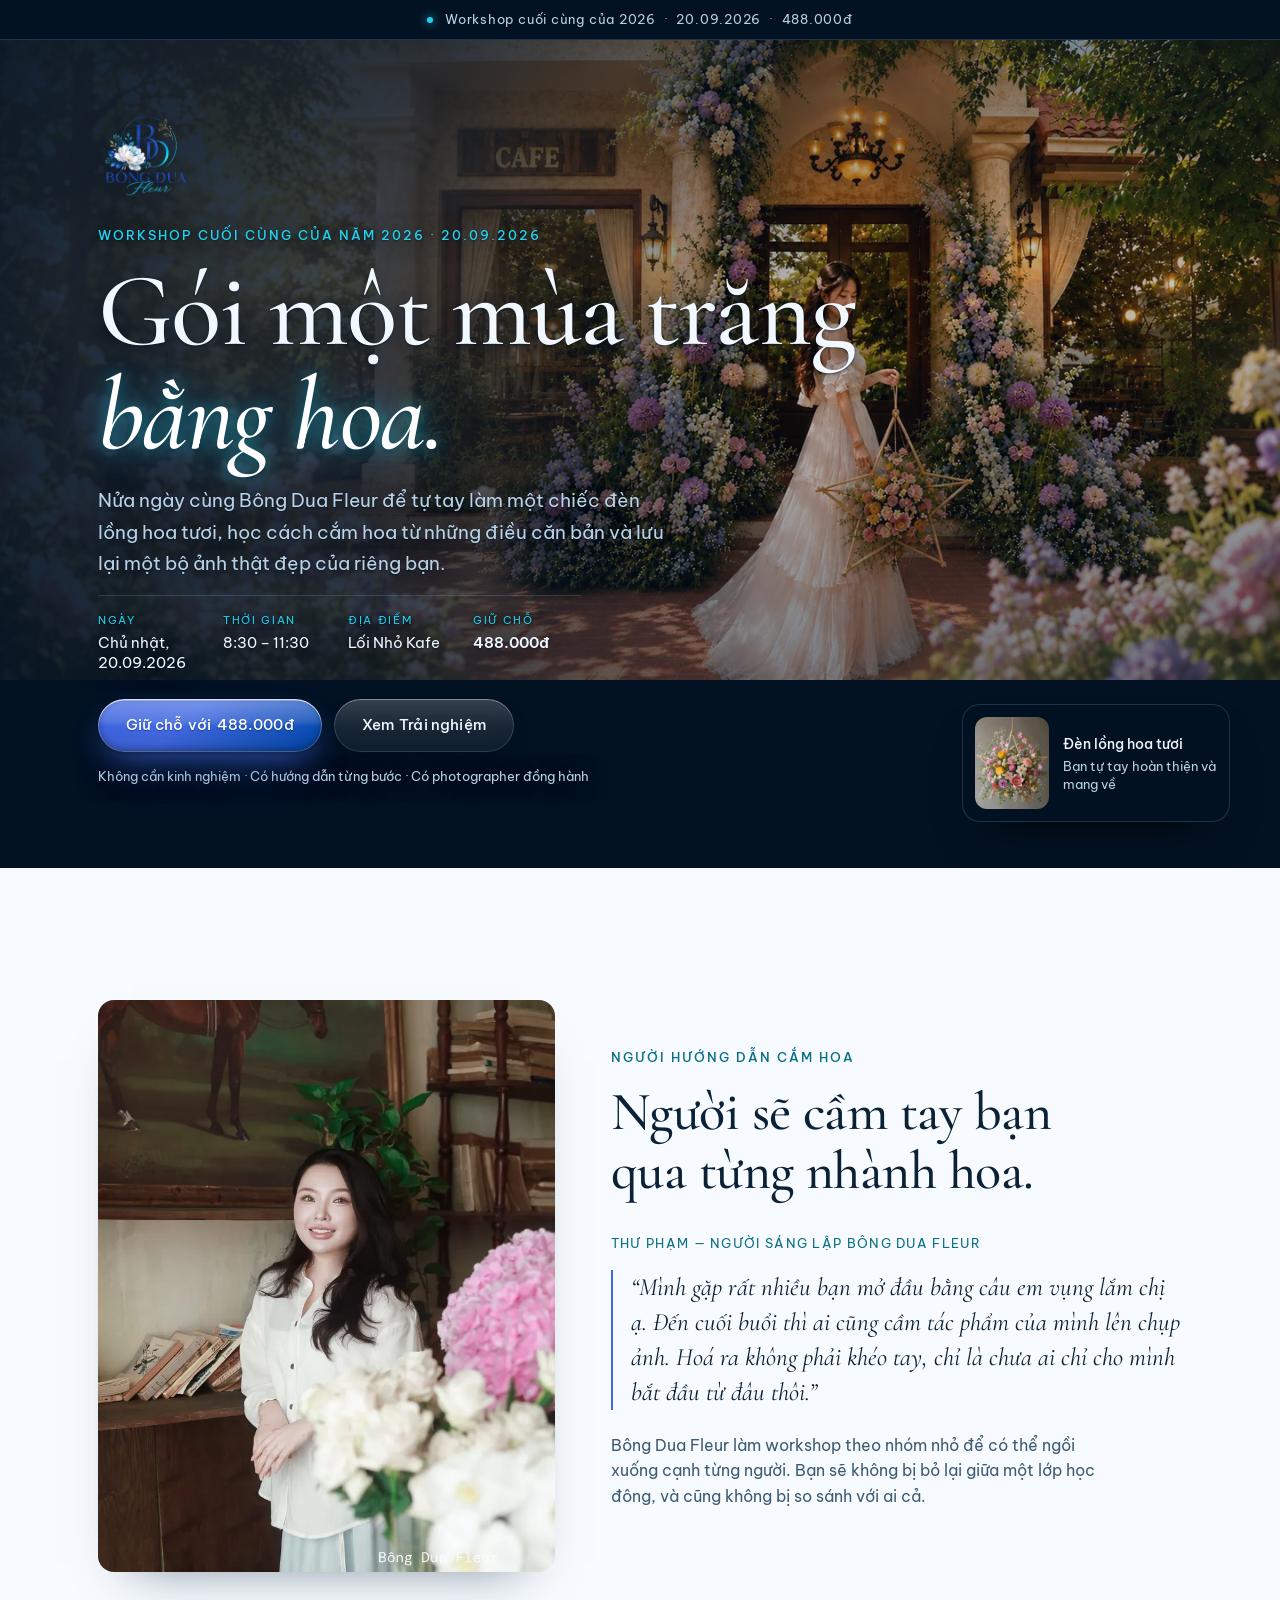
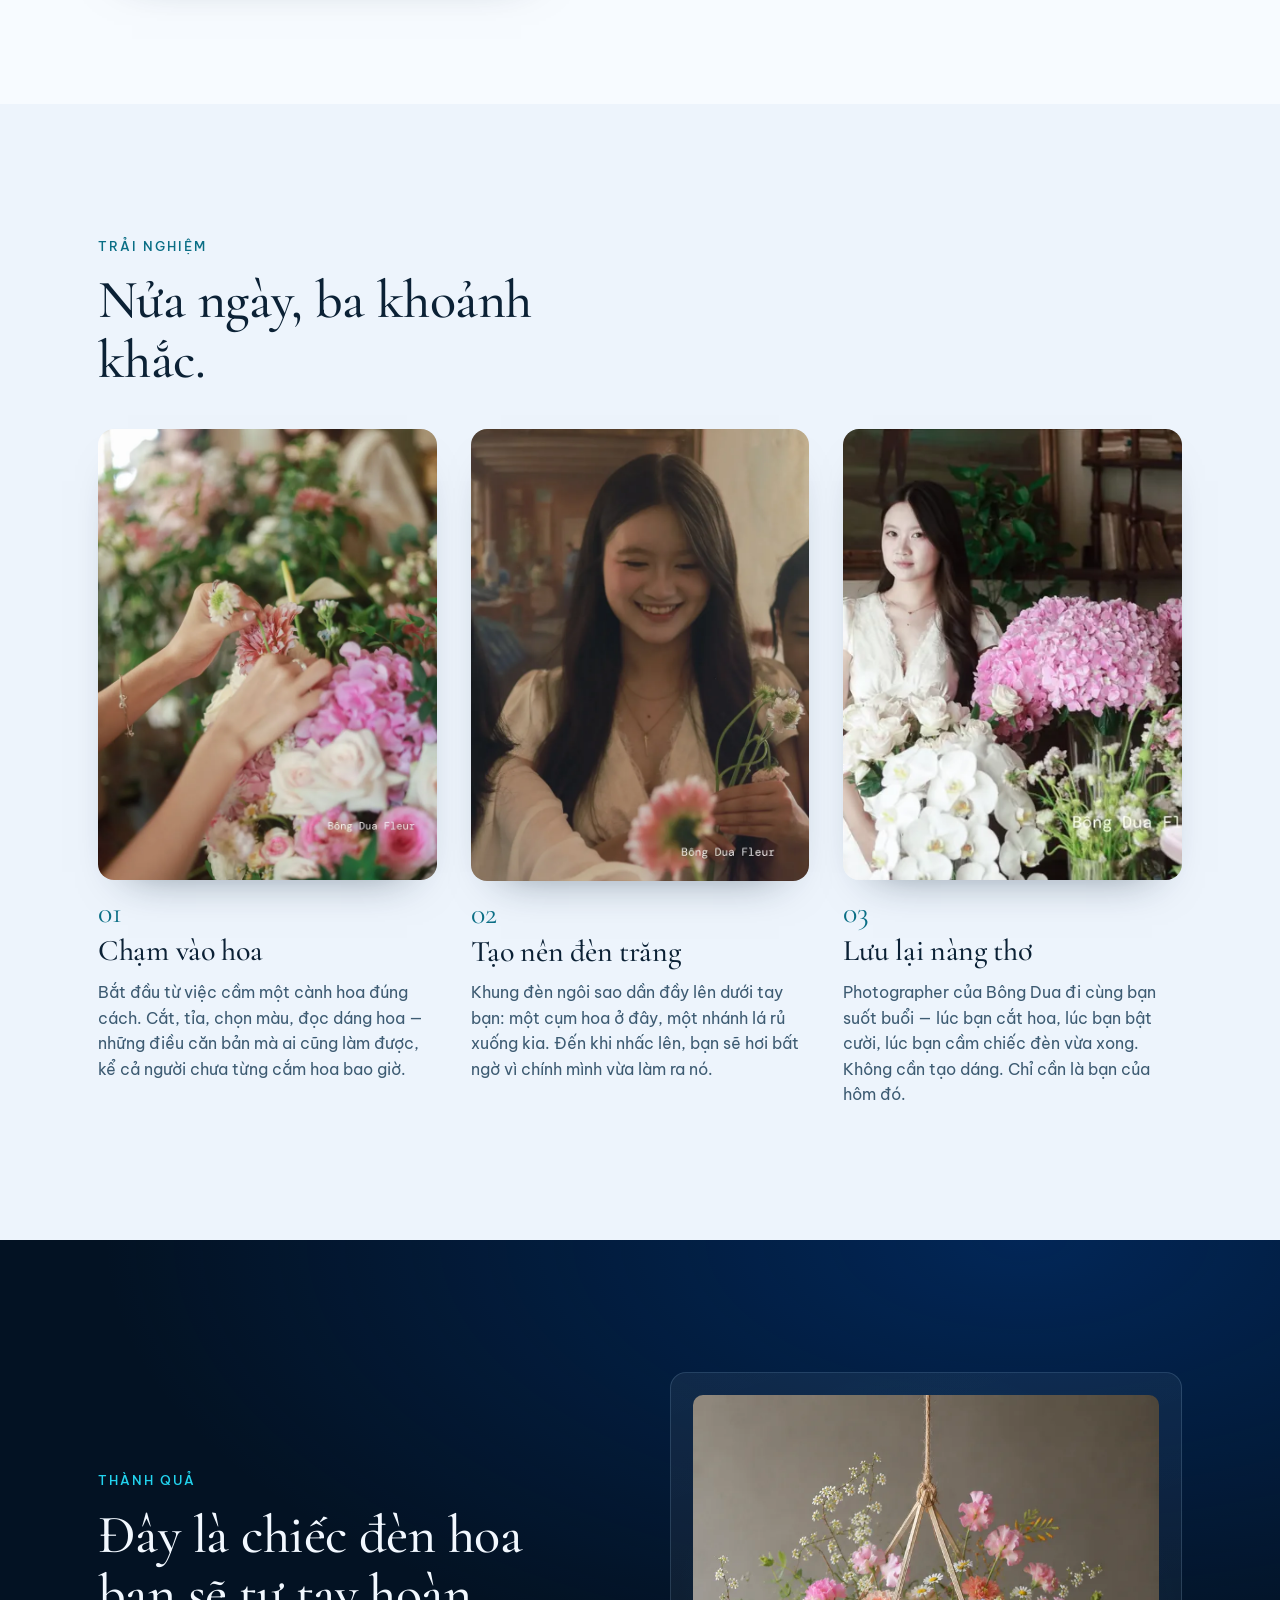
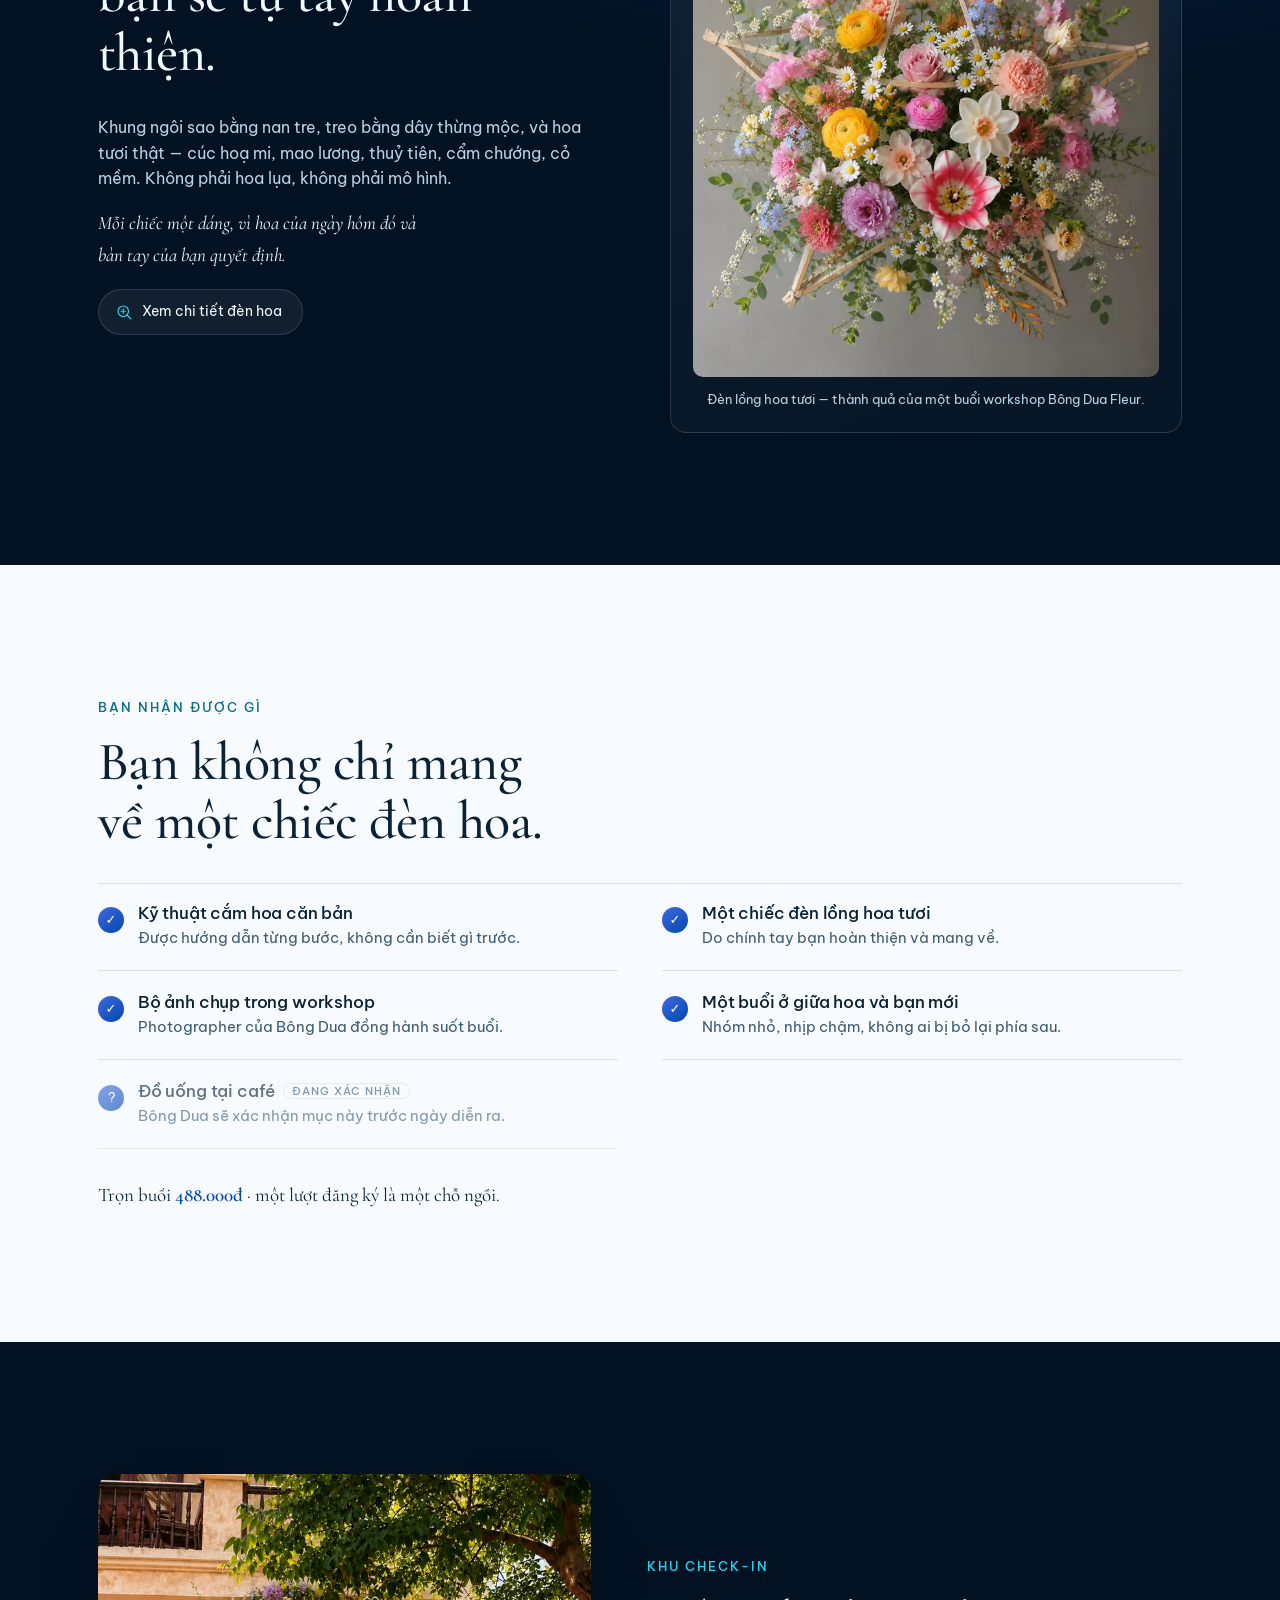
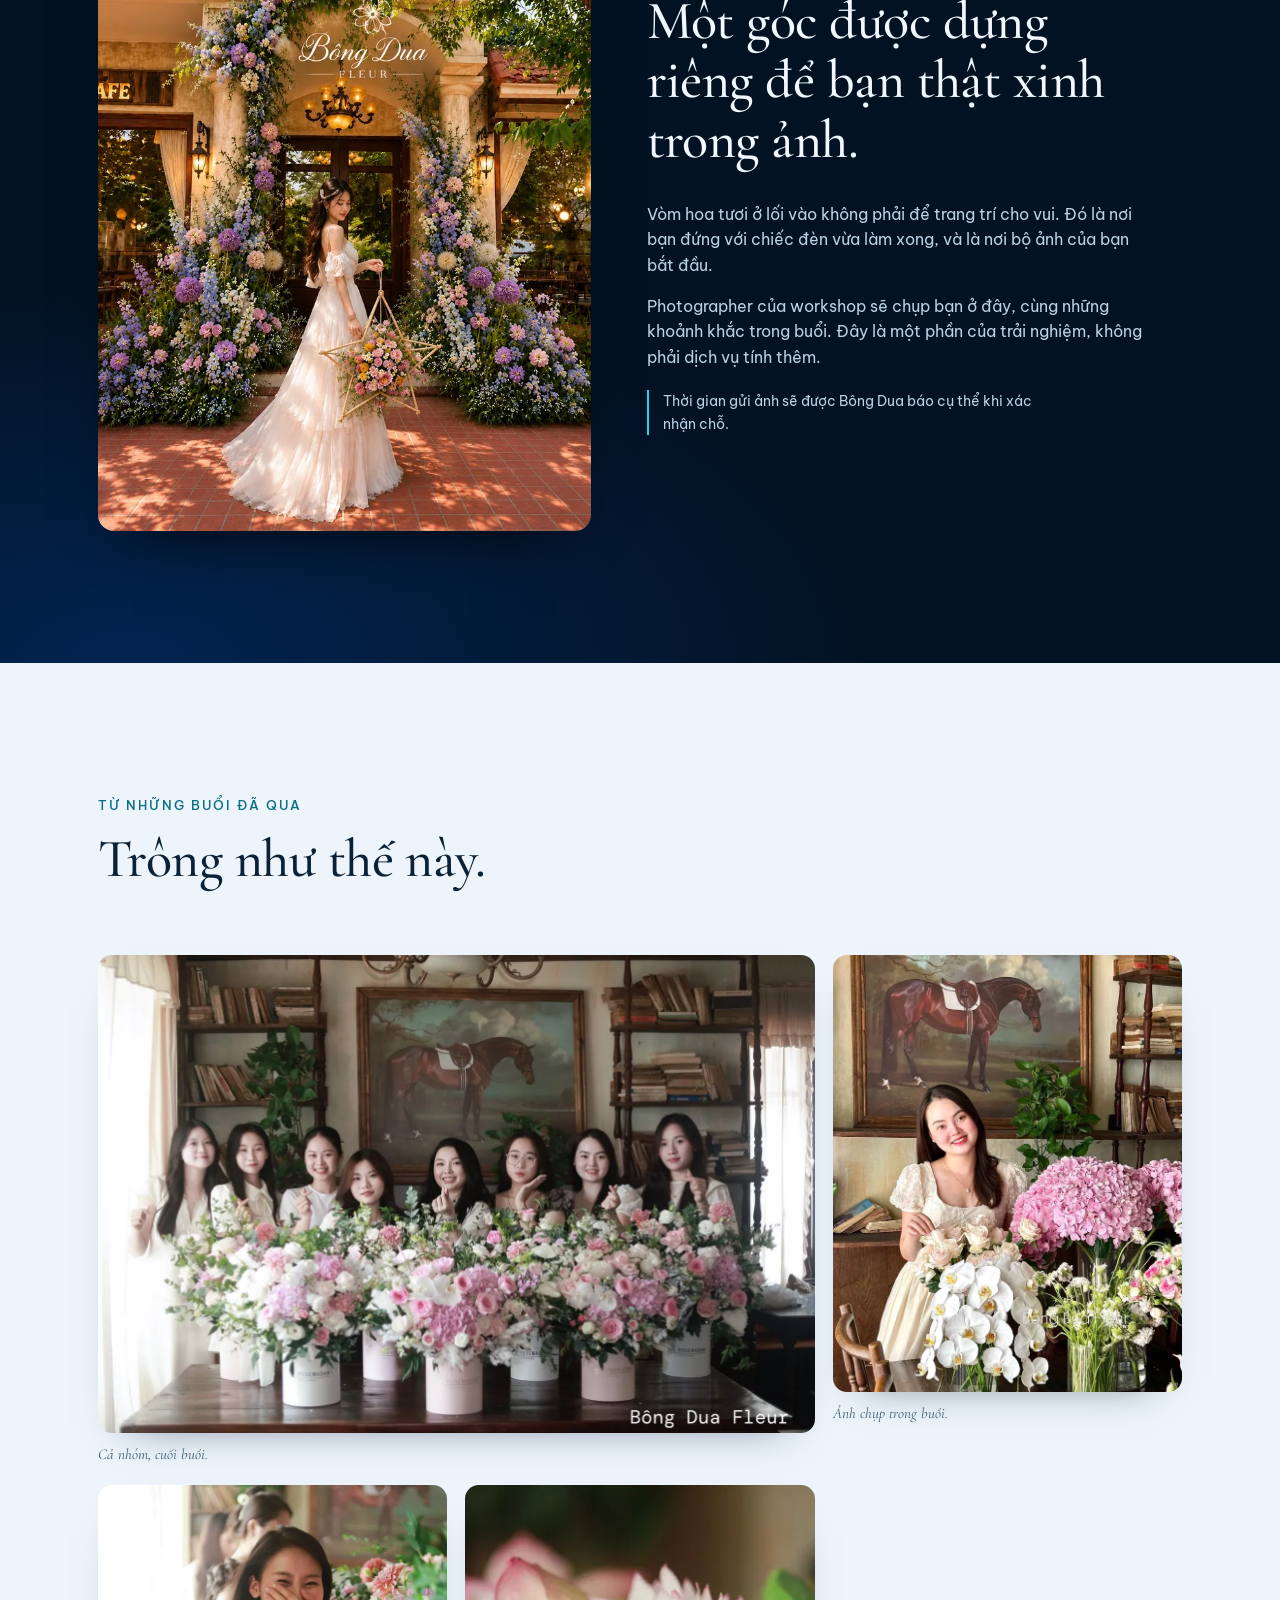
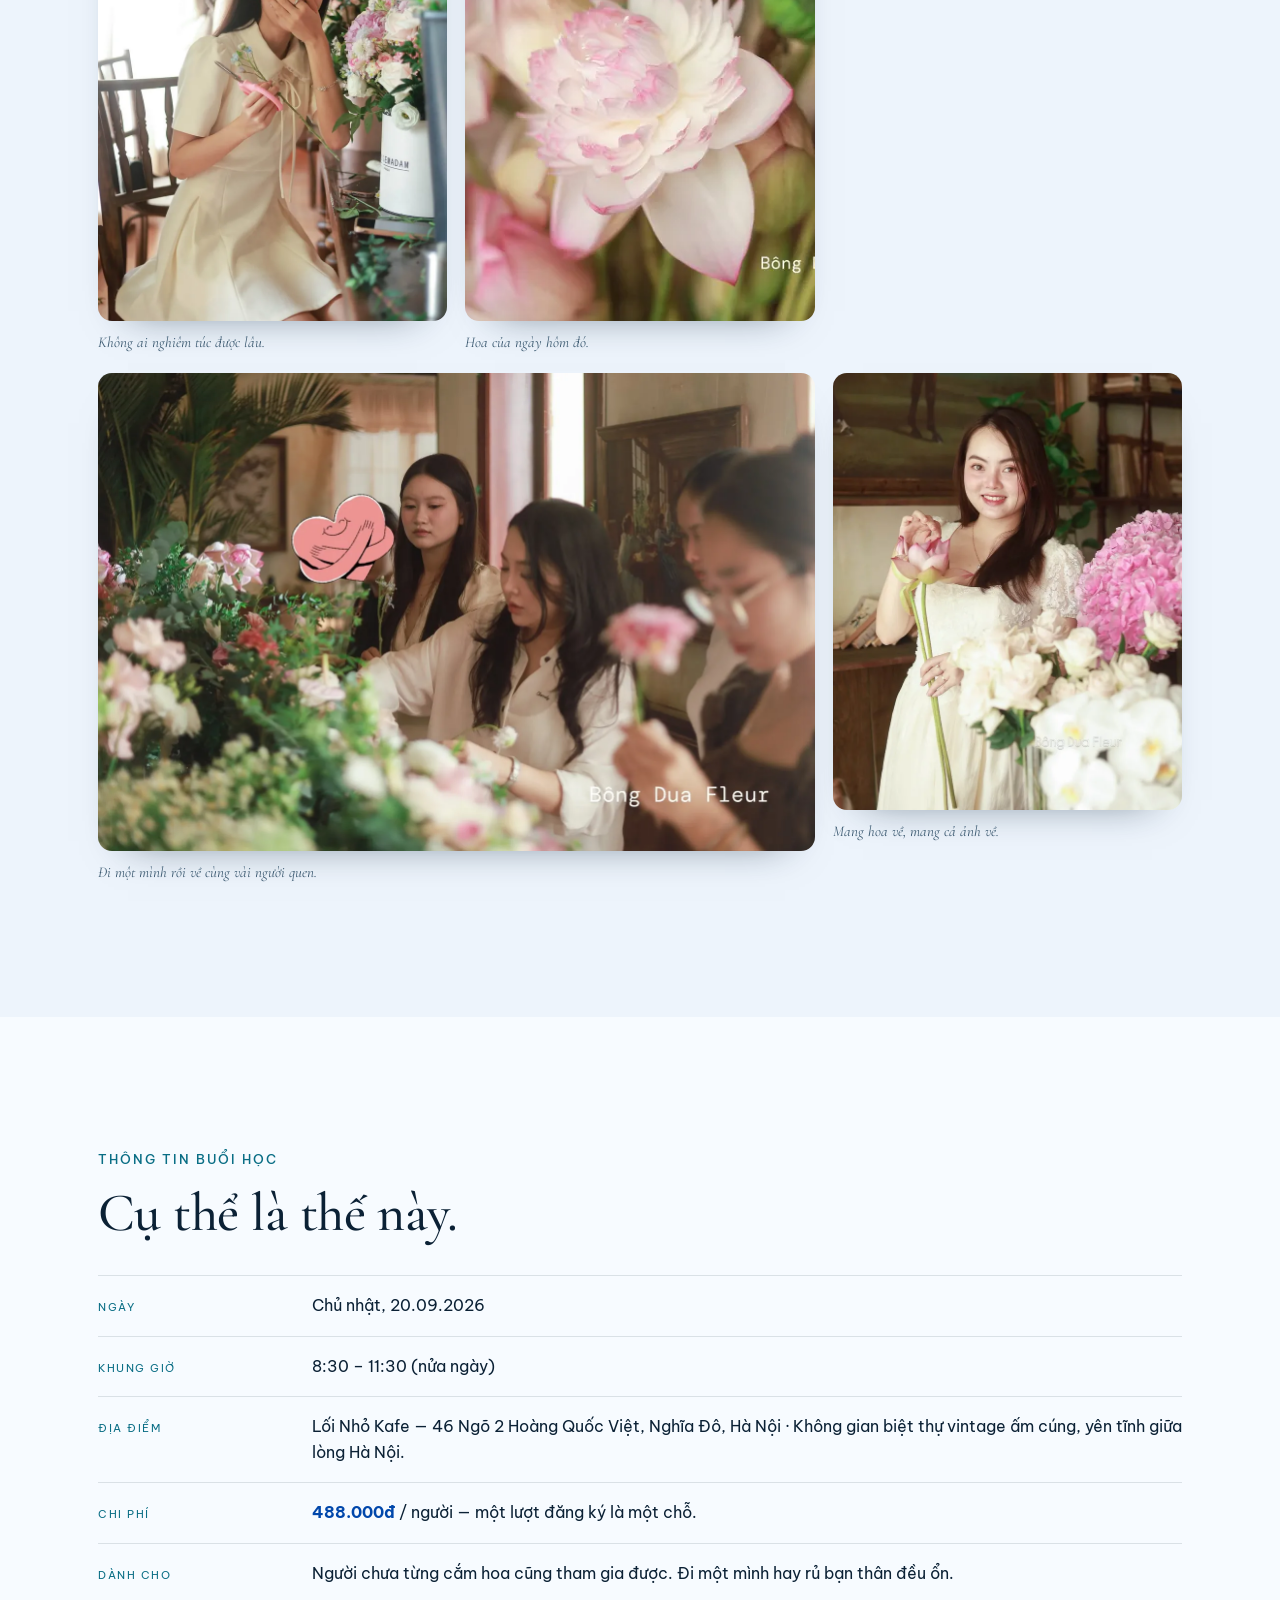
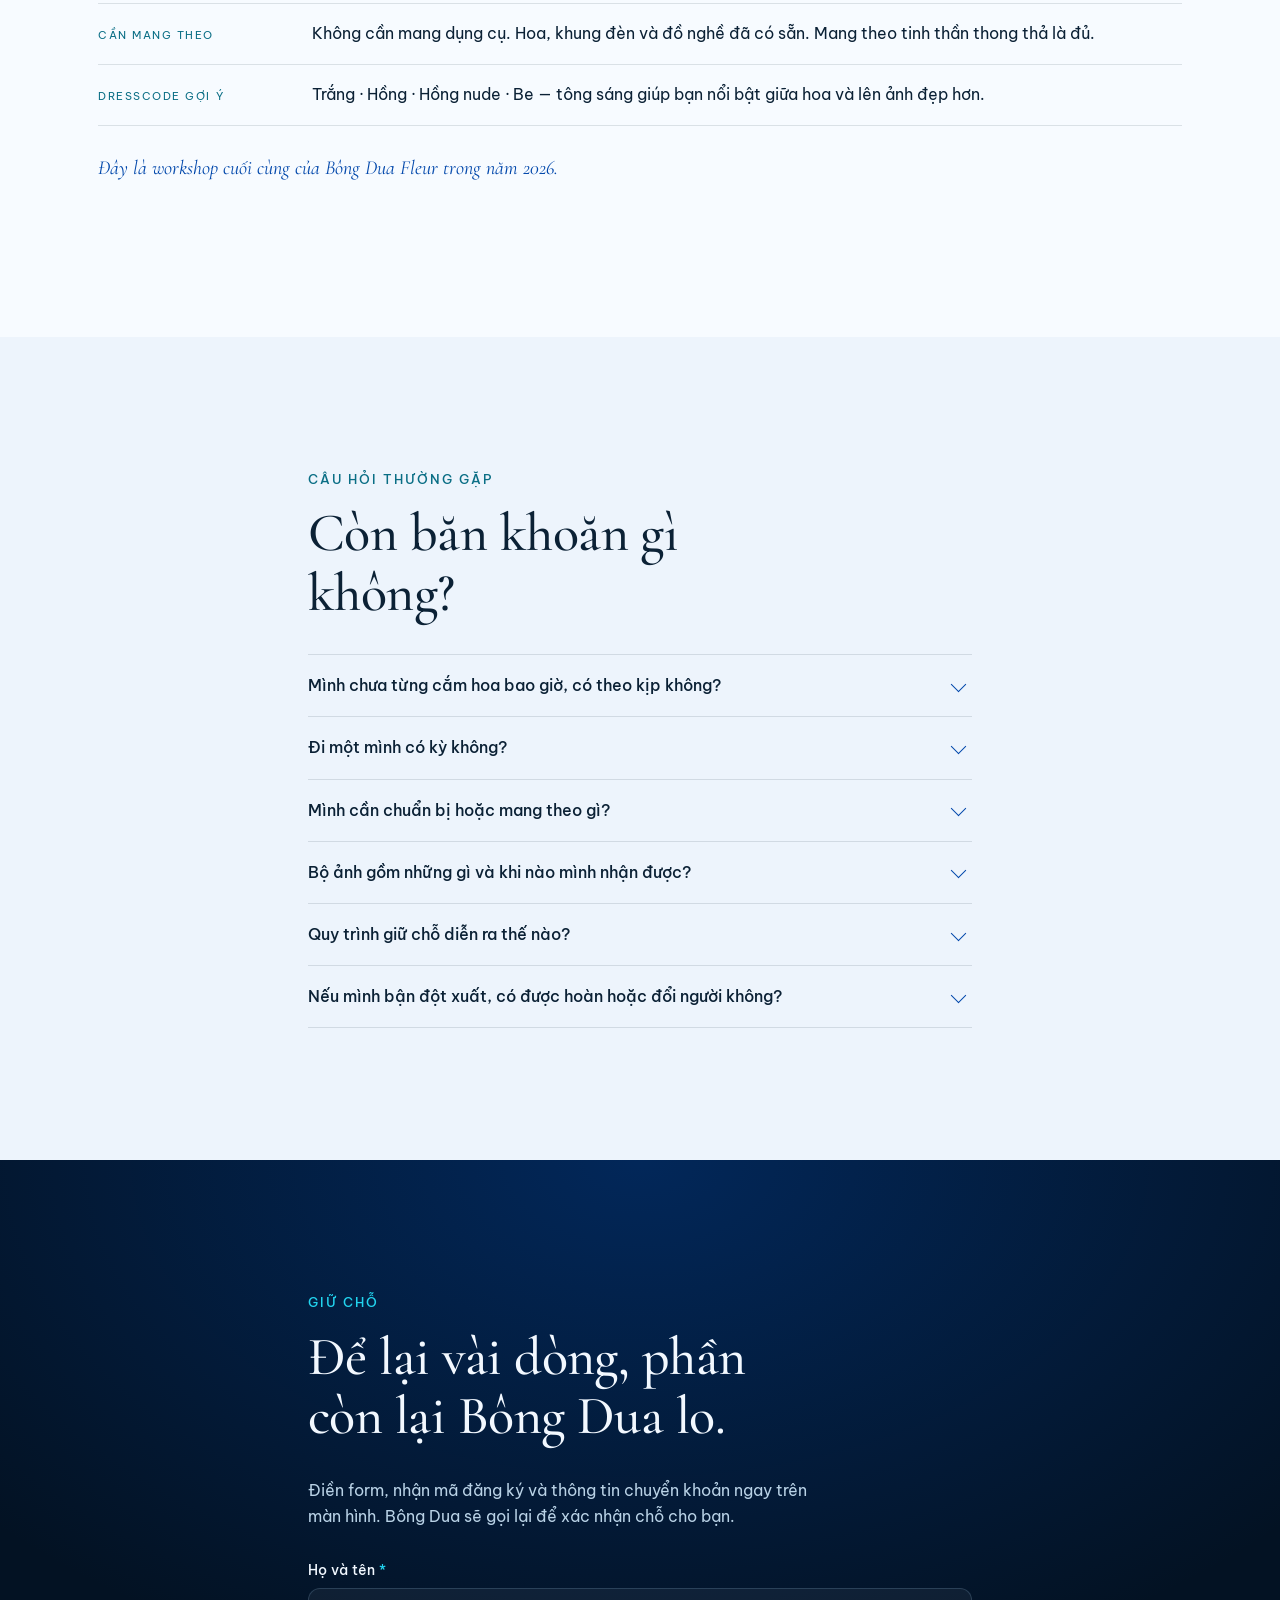
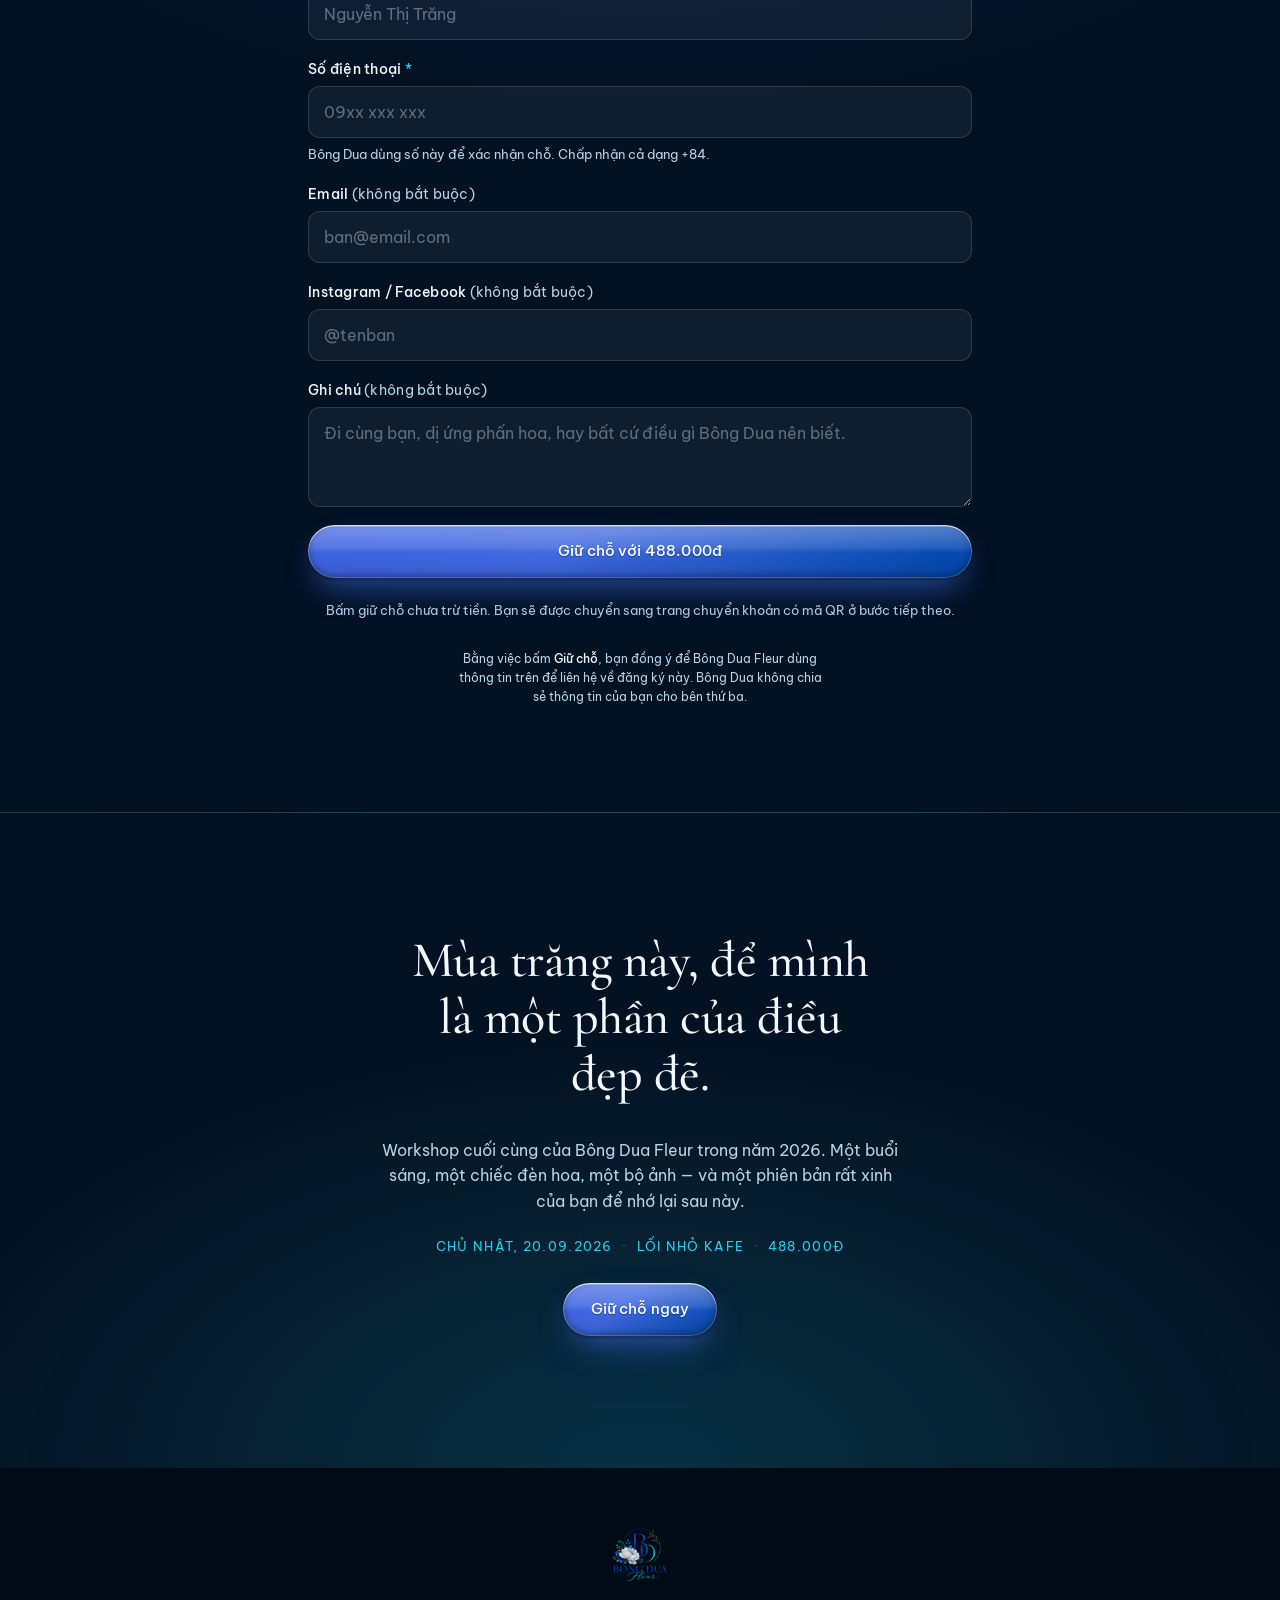
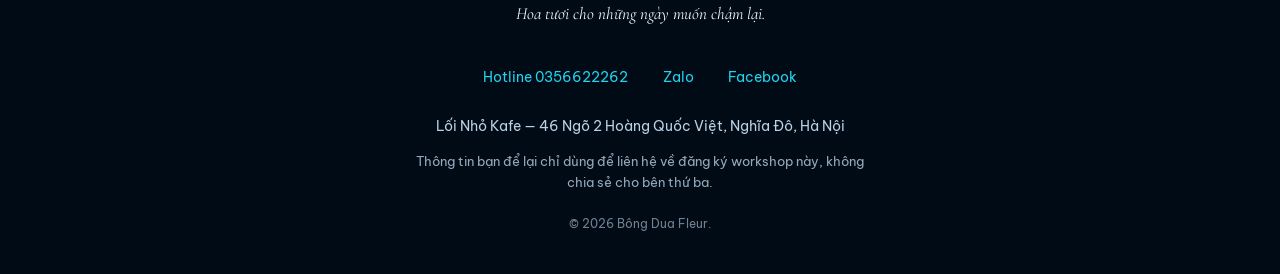
==== commit bdd805b4: "Chữ 'bằng hoa' đổi sang trắng + glow, gỡ phần Câu chuyện nàng thơ - Chữ 'bằng hoa' ở banner: bỏ grad" ====
--- a/index.html
+++ b/index.html
@@ -116,86 +116,6 @@
         <p>Bông Dua Fleur làm workshop theo nhóm nhỏ để có thể ngồi xuống cạnh từng người. Bạn sẽ không bị bỏ lại giữa một lớp học đông, và cũng không bị so sánh với ai cả.</p>
       </div>
     </div>
-  </div>
-</section>
-
-<!-- ══════════════════════════════════ CÂU CHUYỆN ════════════════════════ -->
-<section class="story" id="cau-chuyen" aria-labelledby="story-title">
-  <div class="wrap">
-    <div class="story__head">
-      <p class="eyebrow">Câu chuyện</p>
-      <h2 class="section-title" id="story-title">Nàng thơ không sinh ra từ một bộ lọc ảnh.</h2>
-      <p class="story__lead">Nàng thơ là một buổi sáng bạn tự cho phép mình chậm lại — và phát hiện ra mình đẹp hơn mình tưởng.</p>
-    </div>
-
-    <ol class="story__flow">
-
-      <li class="story__beat">
-        <figure class="story__fig">
-          <picture>
-            <source type="image/webp" sizes="(min-width: 900px) 44vw, 90vw"
-              srcset="assets/img/story-can-phong-720.webp 720w, assets/img/story-can-phong-1320.webp 1320w">
-            <img src="assets/img/story-can-phong-720.jpg" width="1320" height="1980" loading="lazy" decoding="async"
-              sizes="(min-width: 900px) 44vw, 90vw"
-              srcset="assets/img/story-can-phong-720.jpg 720w, assets/img/story-can-phong-1320.jpg 1320w"
-              alt="Những bình hoa cúc, mao lương và sen hồng đã cắt sẵn, xếp chờ trên bàn trong căn phòng có nắng.">
-          </picture>
-        </figure>
-        <div class="story__text">
-          <p class="story__time">Sáng, trước giờ hẹn</p>
-          <h3>Bạn để điện thoại úp xuống bàn.</h3>
-          <p>Tuần nào cũng vậy: chuông báo thức, tin nhắn công việc, và một cái newsfeed cuộn mãi không hết. Bạn vẫn hay nói với bạn thân là <em>“phải đi đâu đó cho đời nó thơ”</em> — rồi lại thôi.</p>
-          <p>Sáng nay thì khác. Bạn đẩy cửa một căn biệt thự cũ giữa Hà Nội. Bên trong có mùi hoa vừa cắt, có tiếng nhạc rất nhỏ, và một chiếc bàn dài đã bày sẵn hoa của ngày hôm đó.</p>
-        </div>
-      </li>
-
-      <li class="story__beat">
-        <figure class="story__fig">
-          <picture>
-            <source type="image/webp" sizes="(min-width: 900px) 44vw, 90vw"
-              srcset="assets/img/story-doi-tay-720.webp 720w, assets/img/story-doi-tay-1440.webp 1440w">
-            <img src="assets/img/story-doi-tay-720.jpg" width="1614" height="1074" loading="lazy" decoding="async"
-              sizes="(min-width: 900px) 44vw, 90vw"
-              srcset="assets/img/story-doi-tay-720.jpg 720w, assets/img/story-doi-tay-1440.jpg 1440w"
-              alt="Vài người tham dự ngồi quanh bàn dài, tay đang chọn và cắt hoa giữa những cụm hoa hồng, cẩm chướng và lá xanh.">
-          </picture>
-        </figure>
-        <div class="story__text">
-          <p class="story__time">Giữa buổi</p>
-          <h3>Không ai hỏi bạn có khéo tay không.</h3>
-          <p>Câu đầu tiên bạn nói thường là <em>“em vụng lắm”</em>. Không sao cả — ở đây không có bài kiểm tra. Chỉ có người ngồi xuống cạnh bạn, chỉ cho bạn cầm kéo thế nào, cắt ở đâu, và vì sao bông này nên đứng cạnh bông kia.</p>
-          <p>Rồi bạn quên mất mình đang học. Bạn chỉ đang chọn màu, đang xoay một nhành lá cho vừa mắt, đang cười với người ngồi bên cạnh — người mà nửa tiếng trước bạn còn chưa quen.</p>
-        </div>
-      </li>
-
-      <li class="story__beat">
-        <figure class="story__fig">
-          <picture>
-            <source type="image/webp" sizes="(min-width: 900px) 44vw, 90vw"
-              srcset="assets/img/story-nang-tho-720.webp 720w, assets/img/story-nang-tho-1366.webp 1366w">
-            <img src="assets/img/story-nang-tho-720.jpg" width="1366" height="2048" loading="lazy" decoding="async"
-              sizes="(min-width: 900px) 44vw, 90vw"
-              srcset="assets/img/story-nang-tho-720.jpg 720w, assets/img/story-nang-tho-1366.jpg 1366w"
-              alt="Một người tham dự đứng cạnh bình lan trắng và cẩm tú cầu hồng, nhìn về phía máy ảnh trong buổi workshop.">
-          </picture>
-        </figure>
-        <div class="story__text">
-          <p class="story__time">Gần trưa</p>
-          <h3>Chiếc đèn trong tay bạn sáng lên.</h3>
-          <p>Khung ngôi sao đã đầy hoa. Bạn nhấc nó lên, hơi ngỡ ngàng, kiểu <em>“cái này mình làm thật á?”</em>. Photographer bấm máy đúng lúc bạn còn chưa kịp tạo dáng — và đó thường là tấm đẹp nhất.</p>
-          <p>Tối hôm đó chiếc đèn hoa treo ở nhà bạn. Vài hôm sau, bộ ảnh về. Trong ảnh có một cô gái rất xinh, đang cười, giữa rất nhiều hoa. Bạn nhìn một lúc mới nhận ra: à, là mình.</p>
-        </div>
-      </li>
-
-    </ol>
-
-    <p class="story__close">
-      Nàng thơ ấy không phải ai khác. <strong>Chỉ là bạn — của một buổi sáng mà bạn đã tự cho phép mình chậm lại.</strong>
-      Mùa trăng năm nay Bông Dua Fleur còn đúng một buổi như thế.
-    </p>
-    <p class="story__cta">
-      <a class="btn btn--primary btn--glow" href="#dang-ky" data-track="story_cta_click">Giữ chỗ cho nàng thơ của mình</a>
-    </p>
   </div>
 </section>
 
--- a/assets/css/styles.css
+++ b/assets/css/styles.css
@@ -315,11 +315,23 @@
   letter-spacing: -0.015em;
   margin: 0 0 18px;
 }
+/* Chữ TRẮNG + quầng sáng, không dùng gradient nữa.
+   Bản trước tô gradient aqua->royal, nhưng đặt trên ảnh nền tối thì chính chữ
+   cũng tối nên bị chìm. Nền đã tối sẵn thì chữ trắng là tương phản cao nhất,
+   quầng sáng xanh chỉ để tạo chất lung linh chứ không phải để tạo màu chữ.
+
+   Chữ nay là màu đặc nên dùng thẳng text-shadow được (rẻ hơn filter), và cũng
+   không còn rủi ro chữ biến mất ở trình duyệt thiếu background-clip: text. */
 .hero__title em {
   font-style: italic;
-  background: linear-gradient(100deg, var(--aqua) 0%, #7FC5FF 60%, var(--royal) 100%);
-  -webkit-background-clip: text; background-clip: text;
-  color: transparent;
+  color: #fff;
+  text-shadow:
+    /* quầng sáng: sát chữ -> loang rộng dần */
+    0 0 16px rgba(34, 211, 238, .55),
+    0 0 40px rgba(34, 211, 238, .32),
+    0 0 72px rgba(65, 105, 225, .30),
+    /* bóng tối mảnh để chữ vẫn đọc được khi rơi vào vùng ảnh sáng */
+    0 2px 4px rgba(3, 18, 35, .55);
 }
 
 .hero__sub {
@@ -449,94 +461,6 @@
   }
 }
 
-/* -------------------------------------------------------------- CÂU CHUYỆN */
-.story {
-  background:
-    radial-gradient(110% 70% at 18% 0%, rgba(0,71,171,.34) 0%, rgba(3,18,35,0) 60%),
-    var(--navy);
-  color: var(--snow);
-  padding: var(--sec) 0;
-}
-.story .section-title { color: var(--snow); max-width: 20ch; }
-
-.story__head { max-width: 720px; }
-.story__lead {
-  font-family: var(--f-display);
-  font-style: italic;
-  font-size: clamp(19px, 4.8vw, 26px);
-  line-height: 1.42;
-  color: var(--snow);
-  max-width: 34ch;
-  margin: 0;
-}
-
-.story__flow {
-  display: grid; gap: 52px;
-  margin-top: 48px;
-  position: relative;
-}
-
-.story__beat { display: grid; gap: 20px; }
-
-.story__fig { margin: 0; }
-.story__fig img {
-  width: 100%; border-radius: var(--r);
-  aspect-ratio: 4 / 5; object-fit: cover; object-position: 50% 40%;
-  box-shadow: 0 30px 60px -34px rgba(0, 0, 0, .95);
-}
-
-.story__time {
-  margin: 0 0 8px;
-  font-size: 11.5px; letter-spacing: .16em; text-transform: uppercase;
-  color: var(--aqua);
-}
-.story__time::before {
-  content: ''; display: inline-block;
-  width: 22px; height: 1px; margin-right: 10px; vertical-align: 4px;
-  background: var(--aqua); opacity: .7;
-}
-.story__text h3 {
-  font-family: var(--f-display);
-  font-size: clamp(24px, 6.2vw, 34px);
-  line-height: 1.18;
-  margin: 0 0 .55em;
-  max-width: 17ch;
-}
-.story__text p:not(.story__time) { color: var(--snow-soft); font-size: 15.5px; max-width: 46ch; }
-.story__text p:last-child { margin-bottom: 0; }
-.story__text em { color: var(--snow); font-style: italic; }
-
-.story__close {
-  margin: 52px 0 26px;
-  font-family: var(--f-display);
-  font-size: clamp(21px, 5vw, 30px);
-  line-height: 1.38;
-  color: var(--snow-soft);
-  max-width: 30ch;
-}
-.story__close strong { color: var(--snow); font-weight: 500; }
-.story__cta { margin: 0; }
-.story__cta .btn { width: 100%; }
-
-@media (min-width: 760px) {
-  .story__cta .btn { width: auto; }
-}
-
-@media (min-width: 900px) {
-  .story__flow { gap: 96px; margin-top: 64px; }
-  .story__beat {
-    grid-template-columns: 1fr 1fr;
-    gap: 56px;
-    align-items: center;
-  }
-  /* Nhịp so le: ảnh trái - phải - trái, mắt đi zigzag xuống trang. */
-  .story__beat:nth-child(even) .story__fig { order: 2; }
-  .story__beat:nth-child(even) .story__text { order: 1; }
-  .story__fig img { aspect-ratio: 3 / 4; }
-  .story__beat:nth-child(2) .story__fig img { aspect-ratio: 4 / 3; }
-  .story__close { margin: 76px 0 30px; }
-}
-
 /* ------------------------------------------------------------------ ACTS */
 .acts { background: var(--pearl-2); padding: var(--sec) 0; }
 .acts__list { display: grid; gap: 44px; margin-top: 40px; }
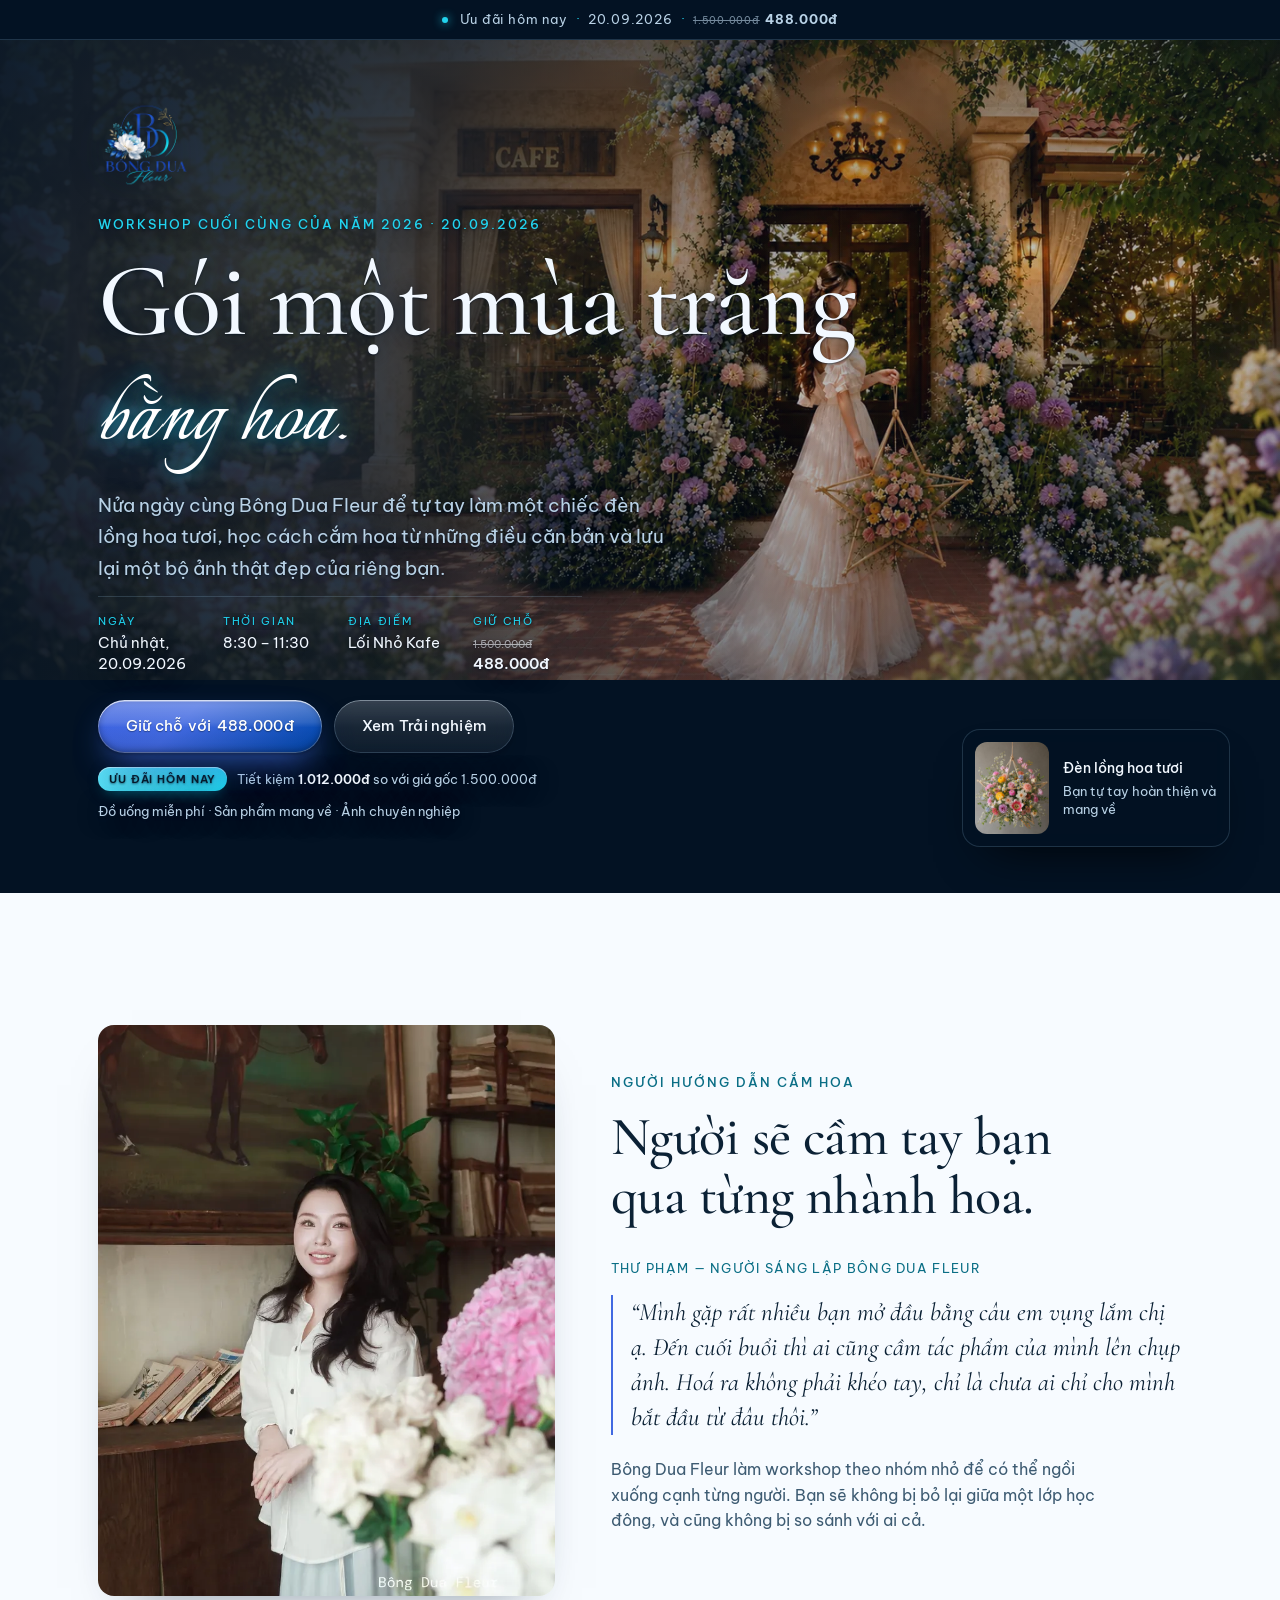
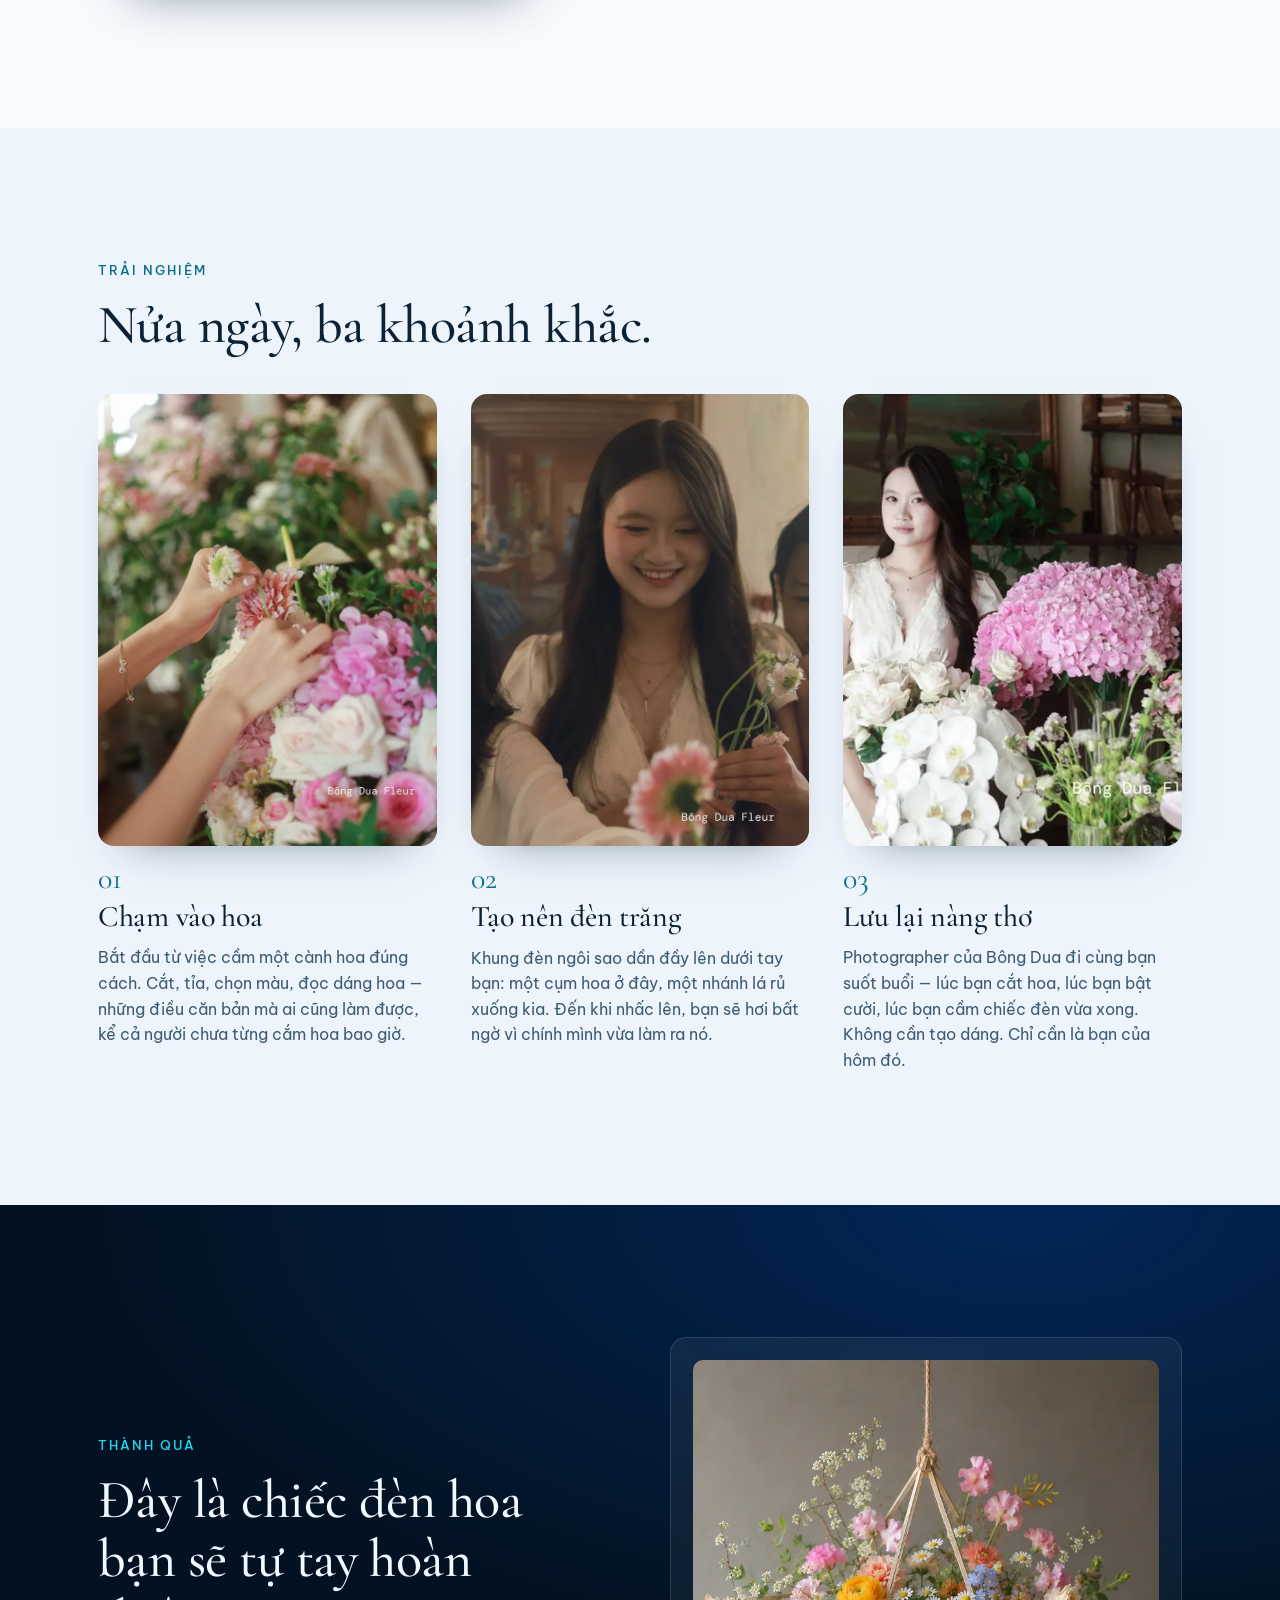
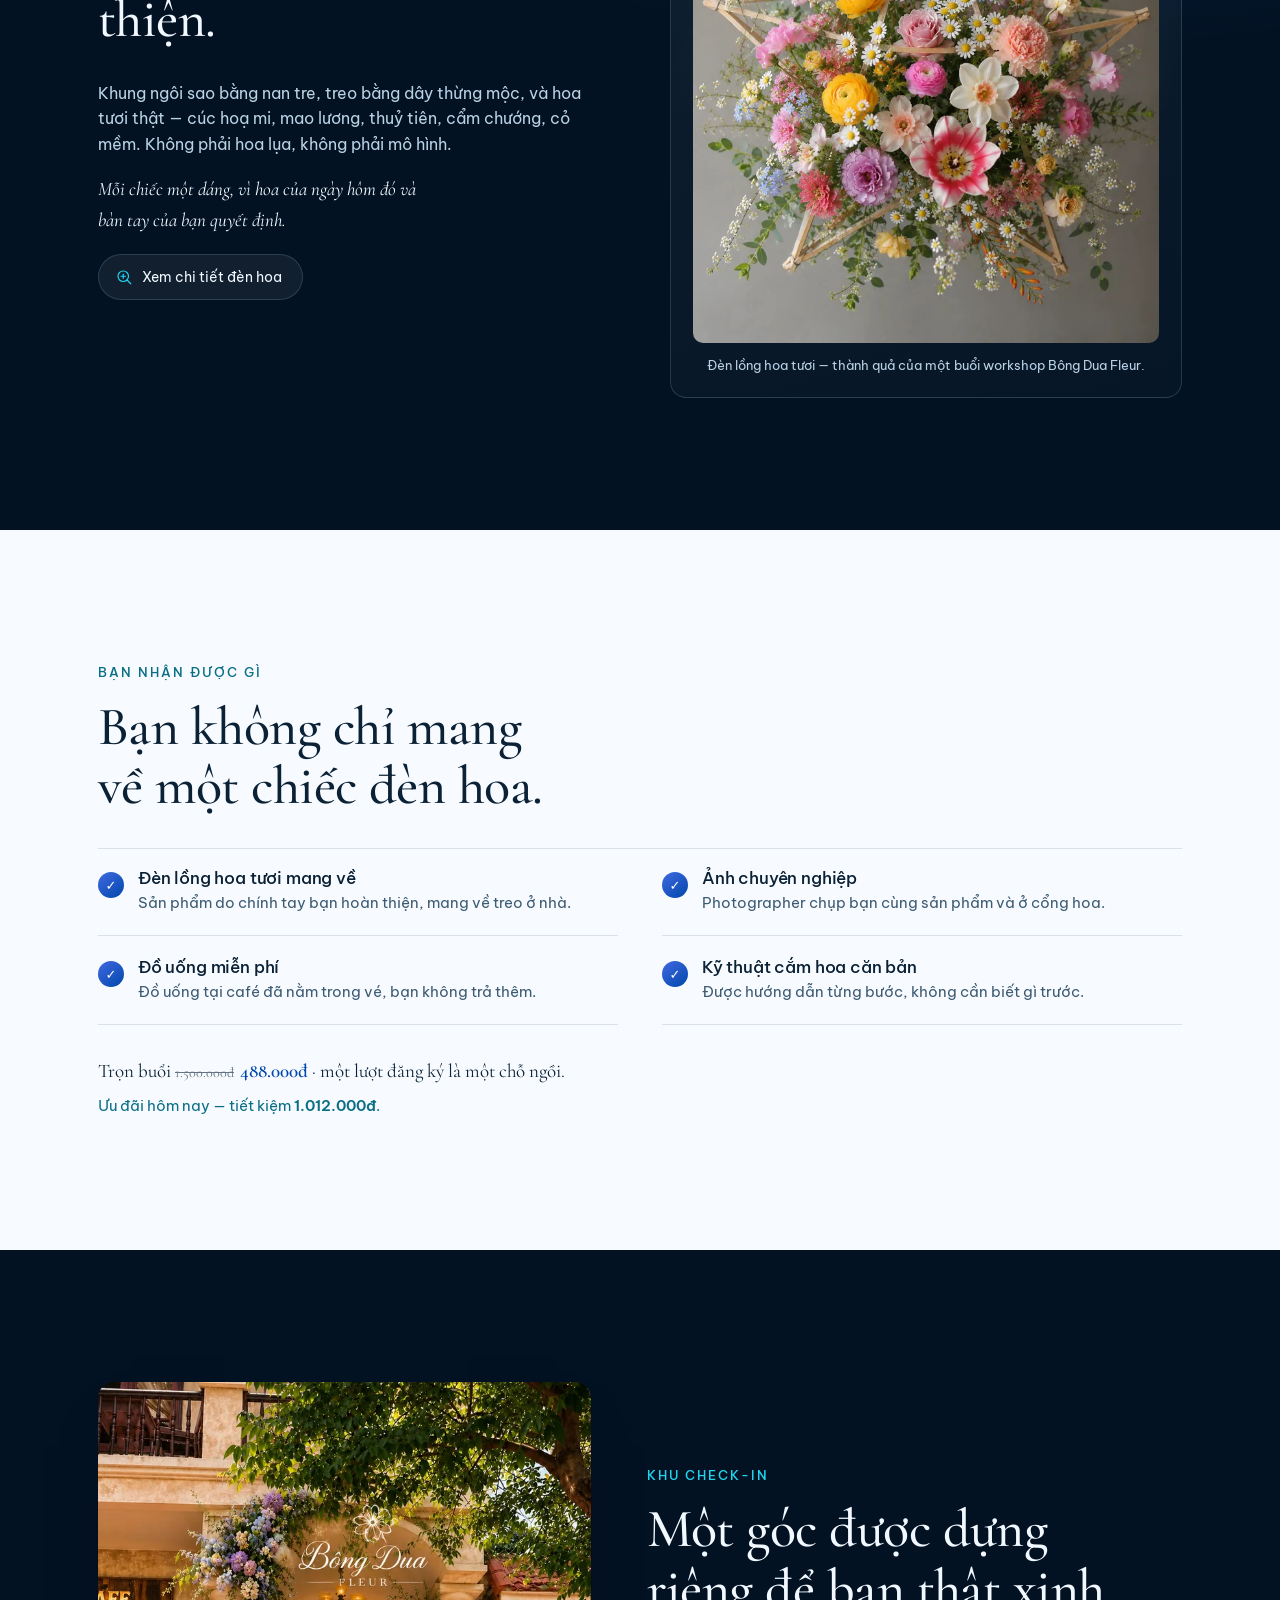
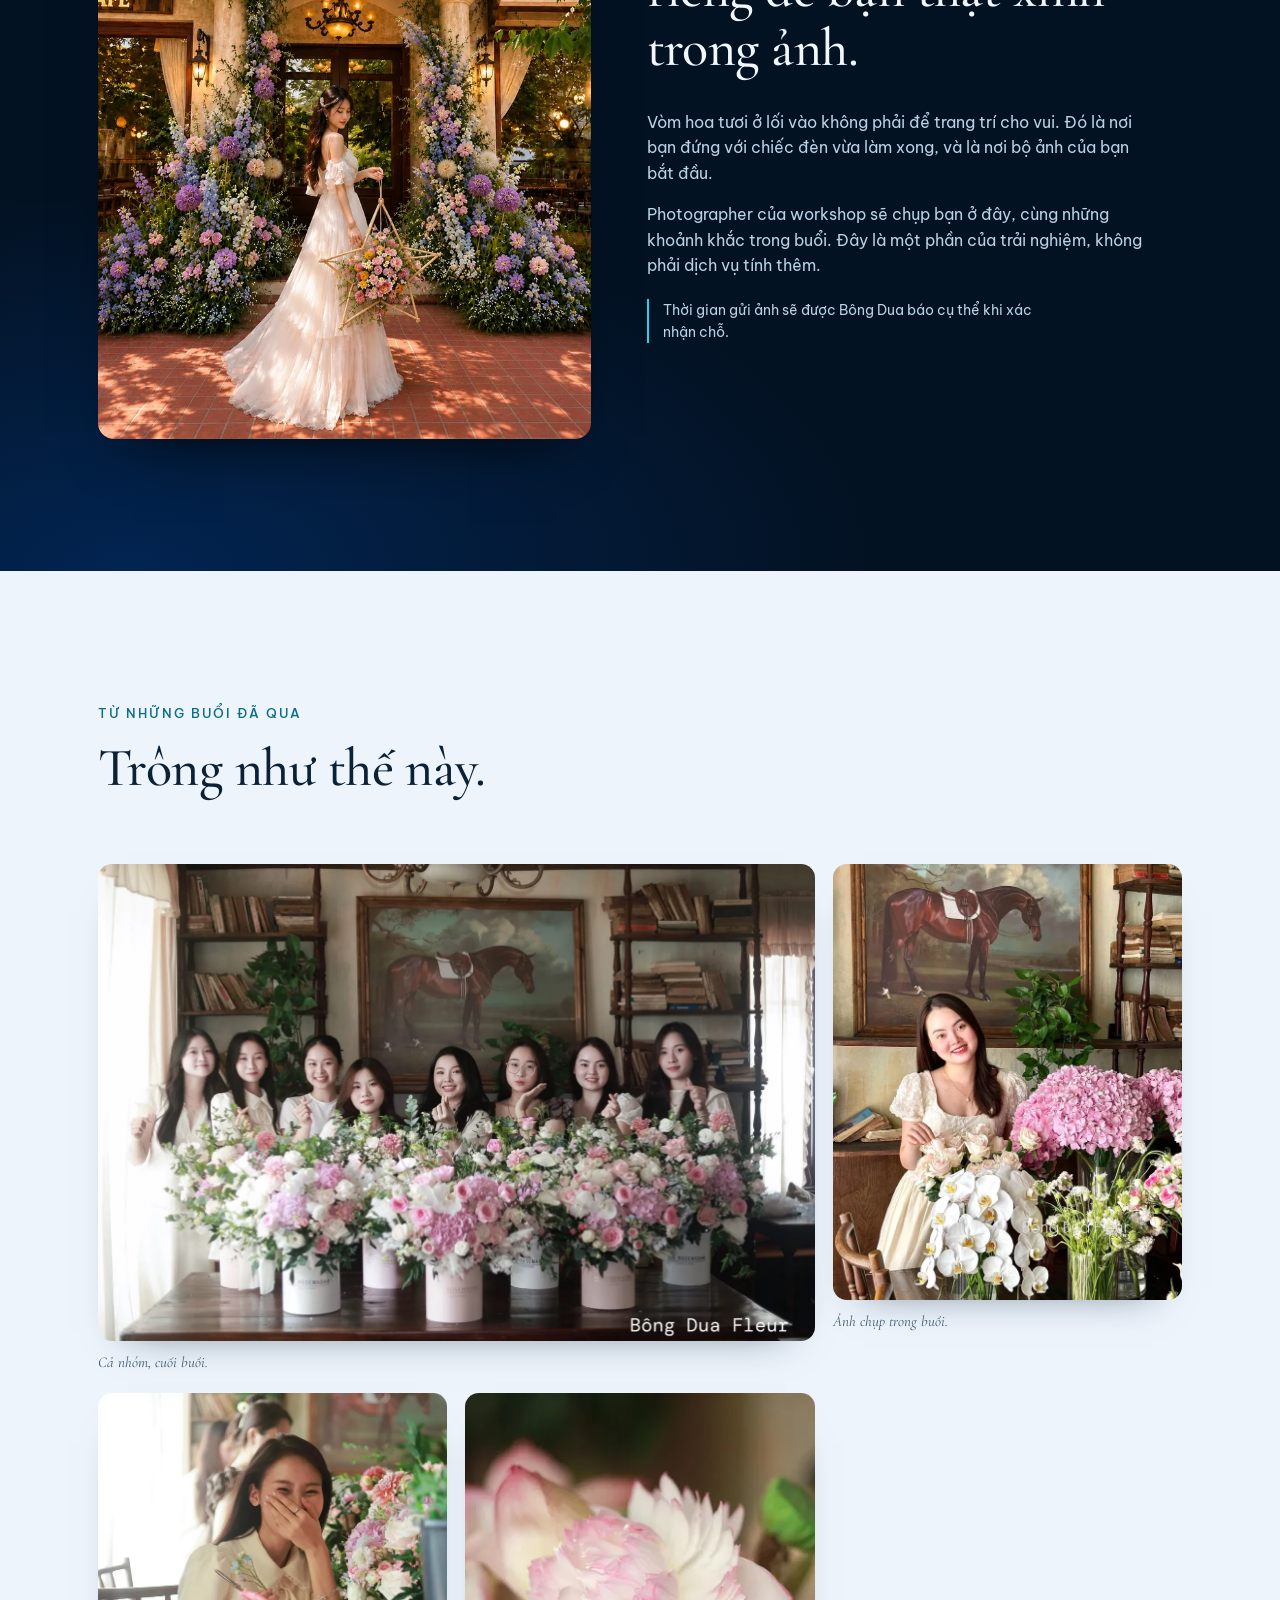
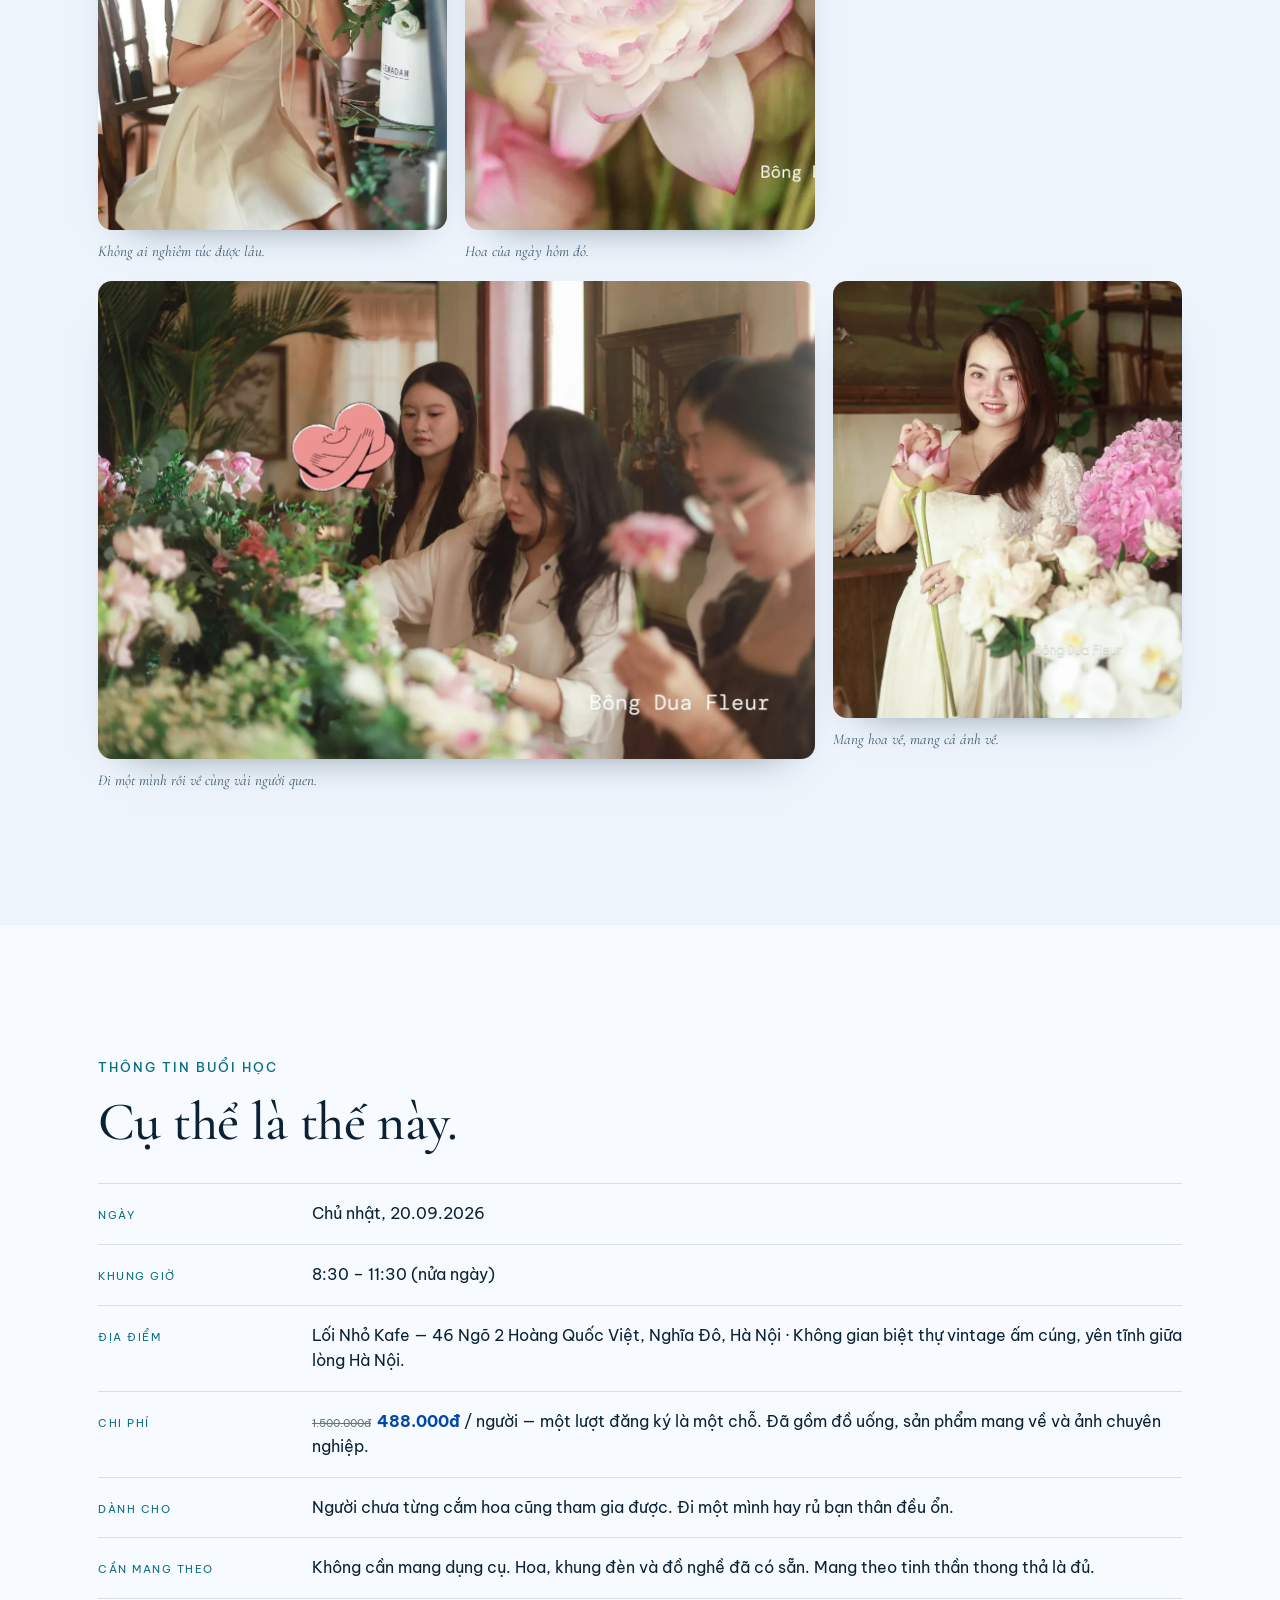
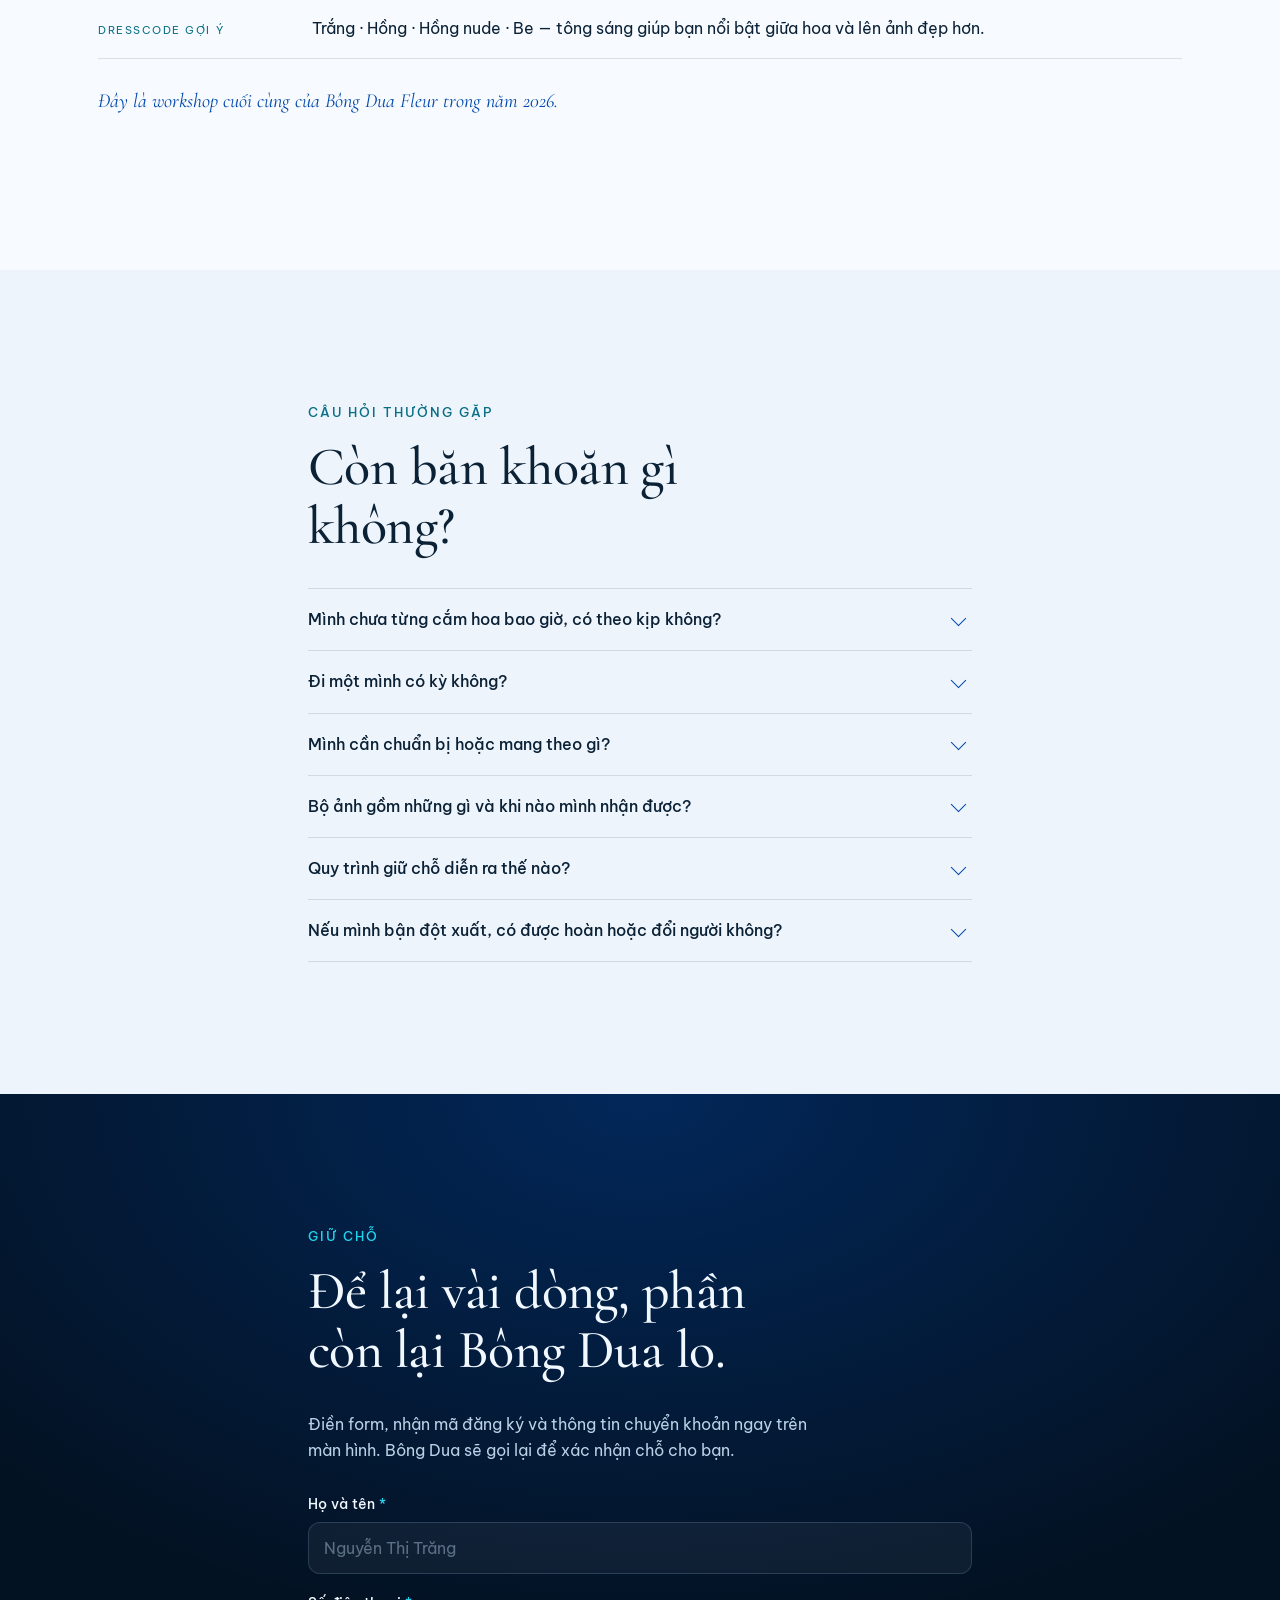
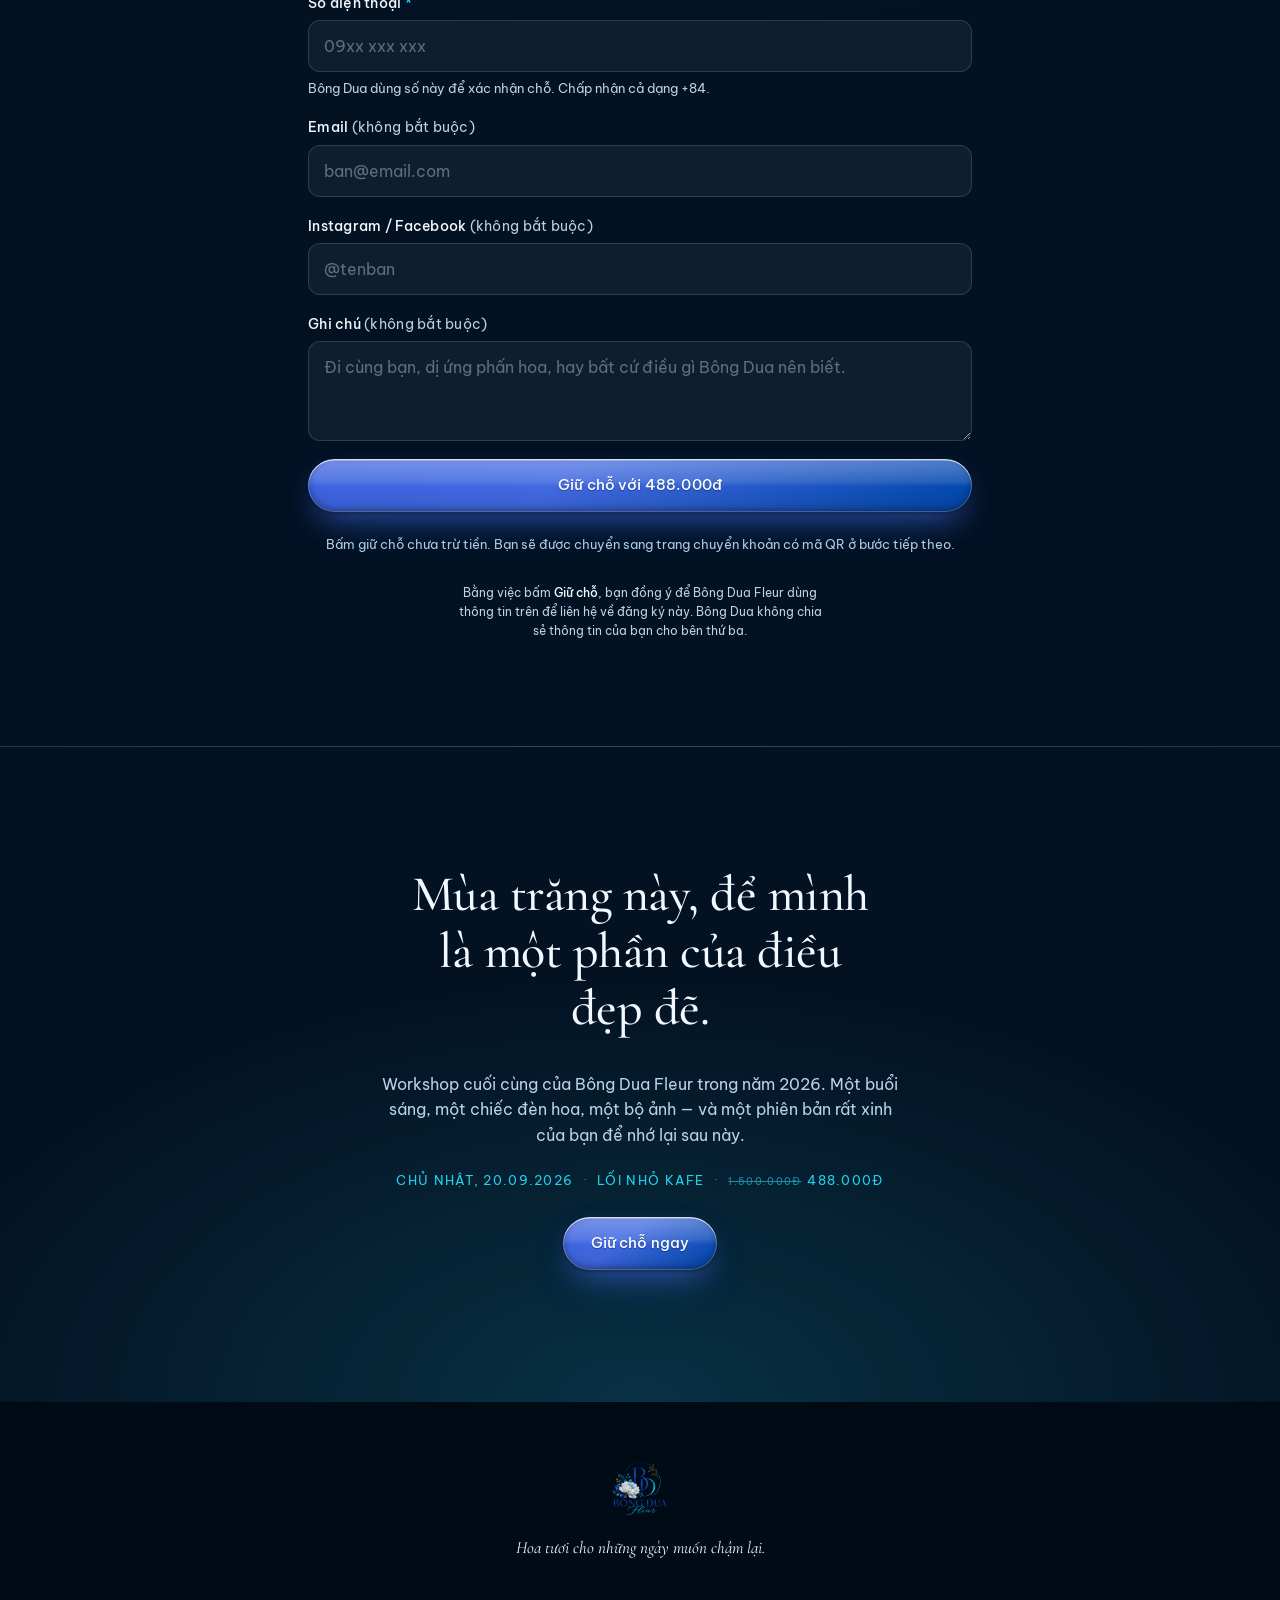
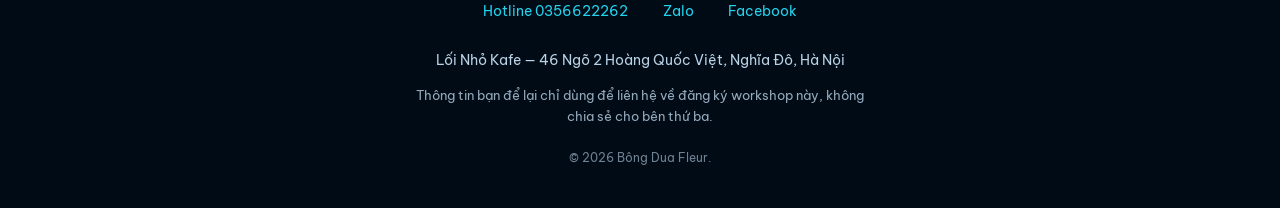
==== commit 2030f65b: "Font Italianno cho 'bằng hoa' + giá gốc 1.500.000đ gạch ngang, ưu đãi 488.000đ - Chữ 'bằng hoa' dùng" ====
--- a/index.html
+++ b/index.html
@@ -23,7 +23,7 @@
 
 <link rel="preconnect" href="https://fonts.googleapis.com">
 <link rel="preconnect" href="https://fonts.gstatic.com" crossorigin>
-<link href="https://fonts.googleapis.com/css2?family=Be+Vietnam+Pro:wght@300;400;500;600&family=Cormorant+Garamond:ital,wght@0,400;0,500;0,600;1,400&display=swap" rel="stylesheet">
+<link href="https://fonts.googleapis.com/css2?family=Be+Vietnam+Pro:wght@300;400;500;600&family=Cormorant+Garamond:wght@400;500;600&family=Italianno&display=swap" rel="stylesheet">
 
 <link rel="preload" as="image" href="assets/img/hero-banner-720.webp" imagesrcset="assets/img/hero-banner-720.webp 720w, assets/img/hero-banner-1440.webp 1440w" imagesizes="100vw" fetchpriority="high">
 <link rel="stylesheet" href="assets/css/styles.css">
@@ -36,11 +36,12 @@
 <div class="announce" role="region" aria-label="Thông tin nhanh về workshop">
   <p>
     <span class="announce__dot" aria-hidden="true"></span>
-    Workshop cuối cùng của 2026
+    <span data-cfg="event.promoNote">Ưu đãi hôm nay</span>
     <span class="announce__sep" aria-hidden="true">·</span>
     <span data-cfg="event.dateShort">20.09.2026</span>
     <span class="announce__sep" aria-hidden="true">·</span>
-    <span data-cfg="event.priceLabel">488.000đ</span>
+    <s class="price-old" data-cfg-row="promo" data-cfg="event.priceOriginal">1.500.000đ</s>
+    <strong data-cfg="event.priceLabel">488.000đ</strong>
   </p>
 </div>
 
@@ -73,7 +74,7 @@
       <div><dt>Ngày</dt><dd data-cfg="event.dateLabel">Chủ nhật, 20.09.2026</dd></div>
       <div><dt>Thời gian</dt><dd data-cfg="hero.time">Nửa ngày</dd></div>
       <div><dt>Địa điểm</dt><dd data-cfg="hero.place">Café tại Hà Nội</dd></div>
-      <div><dt>Giữ chỗ</dt><dd class="is-price" data-cfg="event.priceLabel">488.000đ</dd></div>
+      <div><dt>Giữ chỗ</dt><dd class="is-price"><s class="price-old" data-cfg-row="promo" data-cfg="event.priceOriginal">1.500.000đ</s> <span data-cfg="event.priceLabel">488.000đ</span></dd></div>
     </dl>
 
     <div class="hero__cta">
@@ -81,7 +82,11 @@
       <a class="btn btn--ghost" href="#trai-nghiem"><span class="wide-only">Xem </span>Trải nghiệm</a>
     </div>
 
-    <p class="hero__reassure">Không cần kinh nghiệm <span aria-hidden="true">·</span> Có hướng dẫn từng bước <span aria-hidden="true">·</span> Có photographer đồng hành</p>
+    <p class="hero__promo" data-cfg-row="promo">
+      <span class="hero__promo-tag" data-cfg="event.promoNote">Ưu đãi hôm nay</span>
+      <span>Tiết kiệm <strong data-cfg="event.priceSave">1.012.000đ</strong><span class="wide-only"> so với giá gốc <span data-cfg="event.priceOriginal">1.500.000đ</span></span></span>
+    </p>
+    <p class="hero__reassure">Đồ uống miễn phí <span aria-hidden="true">·</span> Sản phẩm mang về <span aria-hidden="true">·</span> Ảnh chuyên nghiệp</p>
   </div>
 
   <!-- Chip thành quả: để khách hiểu ngay buổi này làm ra cái gì. Chỉ hiện từ
@@ -220,7 +225,12 @@
     <h2 class="section-title" id="value-title">Bạn không chỉ mang về một chiếc đèn hoa.</h2>
     <ul class="value__list" id="value-list"><!-- render từ config.includes --></ul>
     <p class="value__price">
-      Trọn buổi <strong data-cfg="event.priceLabel">488.000đ</strong> <span aria-hidden="true">·</span> một lượt đăng ký là một chỗ ngồi.
+      Trọn buổi <s class="price-old" data-cfg-row="promo" data-cfg="event.priceOriginal">1.500.000đ</s>
+      <strong data-cfg="event.priceLabel">488.000đ</strong>
+      <span aria-hidden="true">·</span> một lượt đăng ký là một chỗ ngồi.
+    </p>
+    <p class="value__promo" data-cfg-row="promo">
+      <span data-cfg="event.promoNote">Ưu đãi hôm nay</span> — tiết kiệm <strong data-cfg="event.priceSave">1.012.000đ</strong>.
     </p>
   </div>
 </section>
@@ -326,7 +336,7 @@
       <div class="info__row"><dt>Ngày</dt><dd data-cfg="event.dateLabel">Chủ nhật, 20.09.2026</dd></div>
       <div class="info__row"><dt>Khung giờ</dt><dd data-cfg="info.time">Nửa ngày</dd></div>
       <div class="info__row"><dt>Địa điểm</dt><dd data-cfg="info.place">Café tại Hà Nội</dd></div>
-      <div class="info__row"><dt>Chi phí</dt><dd><strong data-cfg="event.priceLabel">488.000đ</strong> / người — một lượt đăng ký là một chỗ.</dd></div>
+      <div class="info__row"><dt>Chi phí</dt><dd><s class="price-old" data-cfg-row="promo" data-cfg="event.priceOriginal">1.500.000đ</s> <strong data-cfg="event.priceLabel">488.000đ</strong> / người — một lượt đăng ký là một chỗ. Đã gồm đồ uống, sản phẩm mang về và ảnh chuyên nghiệp.</dd></div>
       <div class="info__row"><dt>Dành cho</dt><dd>Người chưa từng cắm hoa cũng tham gia được. Đi một mình hay rủ bạn thân đều ổn.</dd></div>
       <div class="info__row"><dt>Cần mang theo</dt><dd>Không cần mang dụng cụ. Hoa, khung đèn và đồ nghề đã có sẵn. Mang theo tinh thần thong thả là đủ.</dd></div>
       <div class="info__row" data-cfg-row="dresscode"><dt>Dresscode gợi ý</dt><dd data-cfg="info.dresscode">—</dd></div>
@@ -364,7 +374,7 @@
       <details class="faq__item">
         <summary>Bộ ảnh gồm những gì và khi nào mình nhận được?</summary>
         <div class="faq__body">
-          <p>Photographer của Bông Dua chụp bạn trong lúc làm hoa và ở khu check-in hoa tươi. Đây là một phần của buổi workshop, không tính phí thêm.</p>
+          <p>Photographer chụp bạn trong lúc làm hoa, chụp cùng sản phẩm bạn vừa hoàn thiện và ở cổng hoa. Đây là ảnh chuyên nghiệp, đã nằm trong vé, không tính phí thêm.</p>
           <p data-cfg="faq.photoDelivery">Số lượng ảnh và thời gian gửi ảnh sẽ được Bông Dua báo cụ thể khi xác nhận chỗ cho bạn.</p>
         </div>
       </details>
@@ -460,6 +470,7 @@
       <span aria-hidden="true">·</span>
       <span data-cfg="closing.place">Café tại Hà Nội</span>
       <span aria-hidden="true">·</span>
+      <s class="price-old" data-cfg-row="promo" data-cfg="event.priceOriginal">1.500.000đ</s>
       <span data-cfg="event.priceLabel">488.000đ</span>
     </p>
     <a class="btn btn--primary btn--glow" href="#dang-ky" data-track="closing_cta_click">Giữ chỗ ngay</a>
@@ -486,8 +497,8 @@
 <!-- ══════════════════════════════════ STICKY CTA ═══════════════════════ -->
 <div class="sticky" id="sticky-cta" hidden>
   <div class="sticky__info">
-    <span class="sticky__price" data-cfg="event.priceLabel">488.000đ</span>
-    <span class="sticky__date" data-cfg="event.dateShort">20.09.2026</span>
+    <span class="sticky__price"><s class="price-old" data-cfg-row="promo" data-cfg="event.priceOriginal">1.500.000đ</s> <span data-cfg="event.priceLabel">488.000đ</span></span>
+    <span class="sticky__date" data-cfg="event.promoNote">Ưu đãi hôm nay</span>
   </div>
   <a class="btn btn--primary btn--glow btn--sm" href="#dang-ky" data-track="sticky_cta_click">Giữ chỗ</a>
 </div>
--- a/assets/css/styles.css
+++ b/assets/css/styles.css
@@ -242,6 +242,45 @@
   .btn__spin { animation-duration: 2s; }
 }
 
+/* ------------------------------------------------------------ GIÁ / ƯU ĐÃI */
+/* Giá gốc gạch ngang: cố ý mảnh và mờ hơn để mắt rơi vào giá thật trước.
+   Dùng thẻ <s> nên trình đọc màn hình cũng hiểu đây là giá đã bỏ. */
+.price-old {
+  font-size: .74em;
+  font-weight: 400;
+  opacity: .62;
+  text-decoration-thickness: 1px;
+  margin-right: .15em;
+  white-space: nowrap;
+}
+
+.hero__promo {
+  display: flex; flex-wrap: wrap; align-items: center; gap: 8px 10px;
+  margin: 0 0 10px;
+  font-size: 12.5px; line-height: 1.5;
+  color: var(--snow-soft);
+}
+.hero__promo strong { color: var(--snow); font-weight: 600; }
+.hero__promo-tag {
+  flex: 0 0 auto;
+  padding: 4px 11px;
+  border-radius: 999px;
+  font-size: 11px; font-weight: 600;
+  letter-spacing: .08em; text-transform: uppercase;
+  color: #04161F;
+  background: linear-gradient(135deg, #5FE3F7 0%, var(--aqua) 100%);
+  box-shadow:
+    inset 0 1px 0 rgba(255, 255, 255, .55),
+    0 6px 16px -8px rgba(34, 211, 238, .85);
+}
+
+.value__promo {
+  margin: 8px 0 0;
+  font-size: 14.5px;
+  color: var(--aqua-deep);
+}
+.value__promo strong { font-weight: 600; }
+
 /* ---------------------------------------------------------- ANNOUNCEMENT */
 .announce {
   background: var(--navy);
@@ -296,7 +335,7 @@
   position: static; z-index: 1;
   width: 100%; max-width: var(--maxw);
   margin-inline: auto;
-  padding: 20px var(--gut) 34px;
+  padding: 18px var(--gut) 26px;
   display: flex; flex-direction: column; justify-content: center;
 }
 
@@ -323,7 +362,20 @@
    Chữ nay là màu đặc nên dùng thẳng text-shadow được (rẻ hơn filter), và cũng
    không còn rủi ro chữ biến mất ở trình duyệt thiếu background-clip: text. */
 .hero__title em {
-  font-style: italic;
+  /* Font thư pháp Italianno. Đã kiểm: có đủ dấu tiếng Việt (chữ "bằng" hiện
+     đúng dấu huyền + dấu á). Nét mảnh và thấp hơn Cormorant nhiều nên phải
+     phóng to gần gấp đôi và kéo line-height xuống thì mới cân với dòng trên. */
+  font-family: 'Italianno', 'Cormorant Garamond', cursive;
+  font-style: normal;
+  font-size: clamp(48px, 13.2vw, 104px);
+  /* Nét Italianno tràn ra NGOÀI hộp dòng khá nhiều (dấu huyền vươn lên, đuôi
+     chữ g kéo xuống ~1.24em trong khi hộp dòng chỉ .8em). Để line-height quá
+     thấp là dấu của "bằng" đâm vào đuôi chữ "g" ở dòng trên. Đã đo lại: với
+     line-height 1.0 + đẩy xuống .14em thì hai dòng không chạm nhau nữa. */
+  line-height: 1.0;
+  letter-spacing: .01em;
+  display: inline-block;
+  margin-top: .14em;
   color: #fff;
   text-shadow:
     /* quầng sáng: sát chữ -> loang rộng dần */
@@ -338,7 +390,7 @@
   font-size: clamp(14.5px, 3.9vw, 19px);
   color: var(--snow-soft);
   max-width: 46ch;
-  margin: 0 0 16px;
+  margin: 0 0 12px;
 }
 
 /* Mobile: 4 thông tin gộp thành một dòng ngăn bằng dấu chấm giữa -> tiết kiệm
@@ -347,8 +399,8 @@
 .hero__facts {
   display: flex; flex-wrap: wrap; align-items: baseline;
   gap: 4px 0;
-  margin: 0 0 18px;
-  padding: 12px 0 0;
+  margin: 0 0 14px;
+  padding: 10px 0 0;
   border-top: 1px solid var(--line-dark);
   max-width: 520px;
 }
@@ -463,6 +515,9 @@
 
 /* ------------------------------------------------------------------ ACTS */
 .acts { background: var(--pearl-2); padding: var(--sec) 0; }
+/* Tiêu đề này ngắn, bỏ giới hạn 18ch của .section-title để nó nằm gọn một dòng
+   trên desktop. Trên điện thoại vẫn tự xuống dòng theo bề ngang màn hình. */
+.acts .section-title { max-width: none; }
 .acts__list { display: grid; gap: 44px; margin-top: 40px; }
 
 .act__fig { margin: 0 0 18px; }
@@ -829,7 +884,7 @@
 }
 .sticky.is-on { transform: translateY(0); }
 .sticky__info { display: flex; flex-direction: column; line-height: 1.25; min-width: 0; }
-.sticky__price { color: var(--snow); font-size: 16px; font-weight: 600; }
+.sticky__price { color: var(--snow); font-size: 15.5px; font-weight: 600; white-space: nowrap; }
 .sticky__date { color: var(--aqua); font-size: 11.5px; letter-spacing: .1em; text-transform: uppercase; }
 .sticky .btn { flex: 0 0 auto; }
 @media (min-width: 900px) { .sticky { display: none; } }
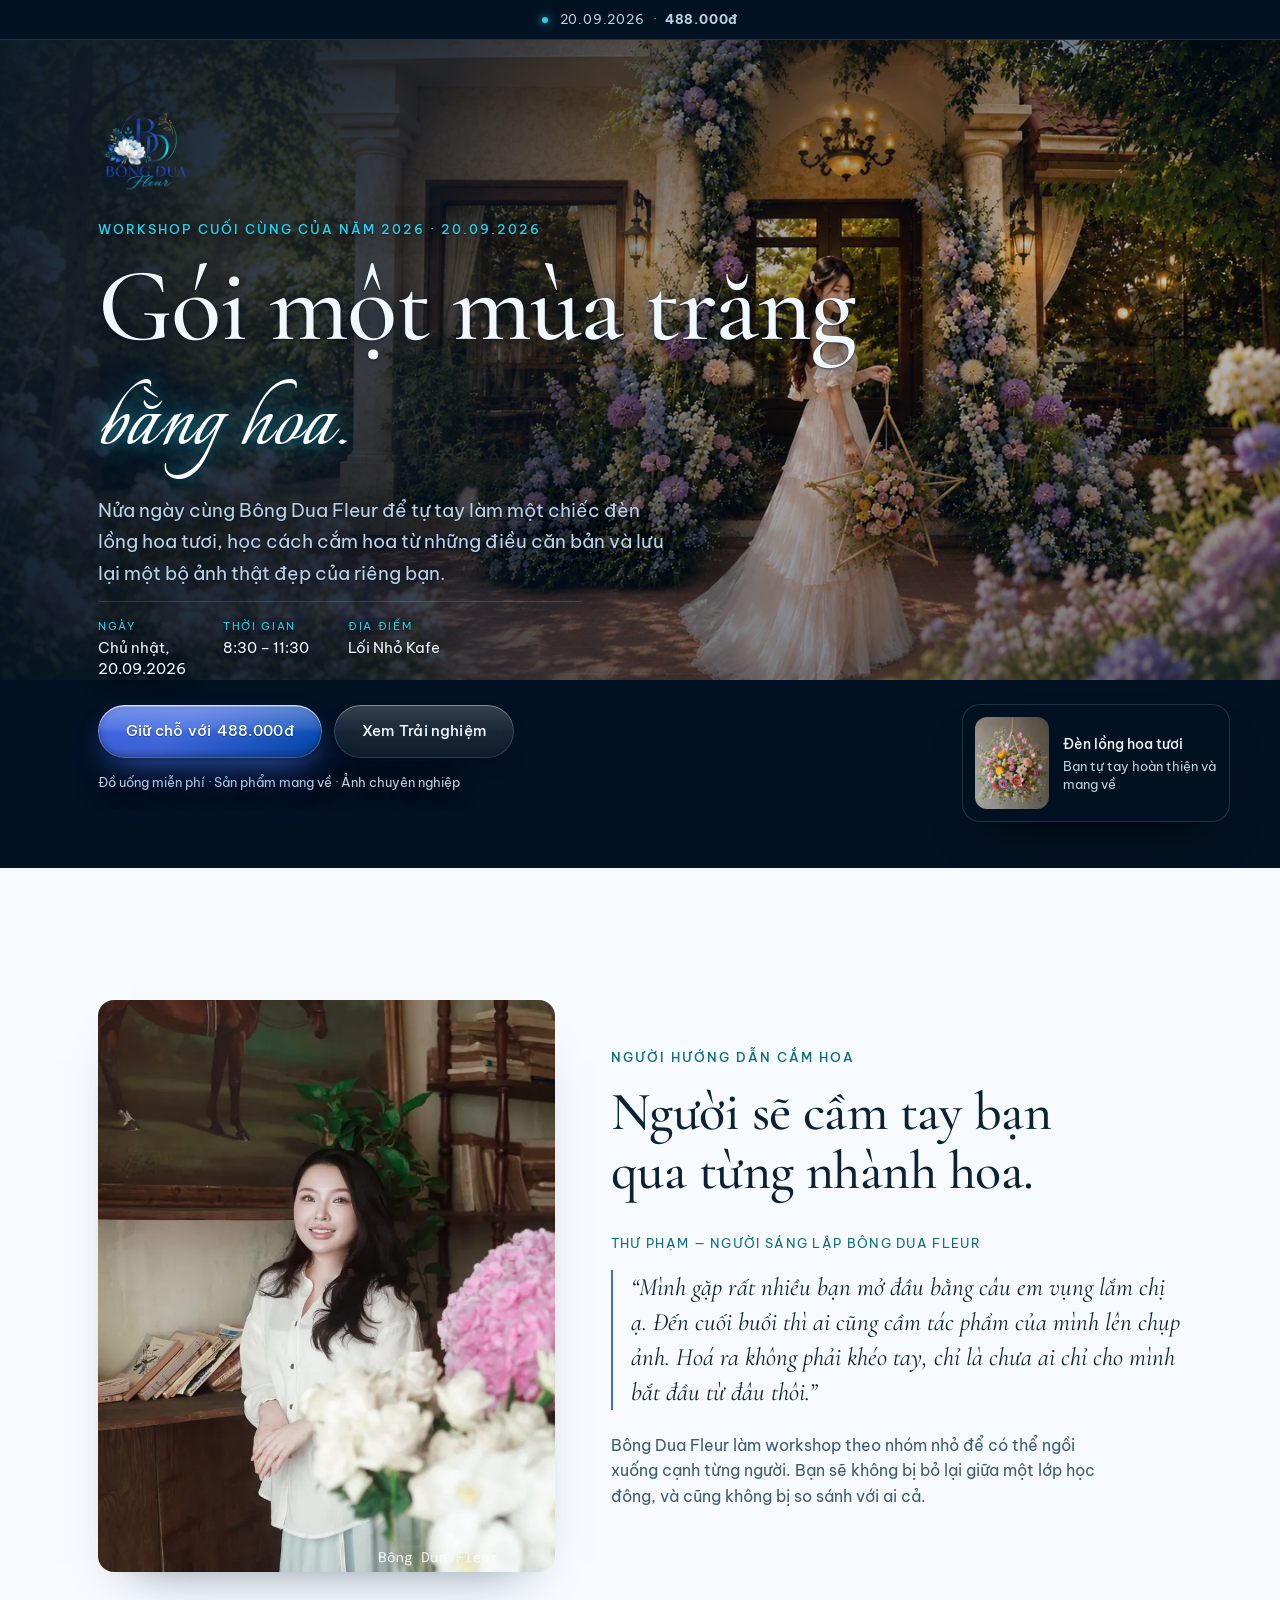
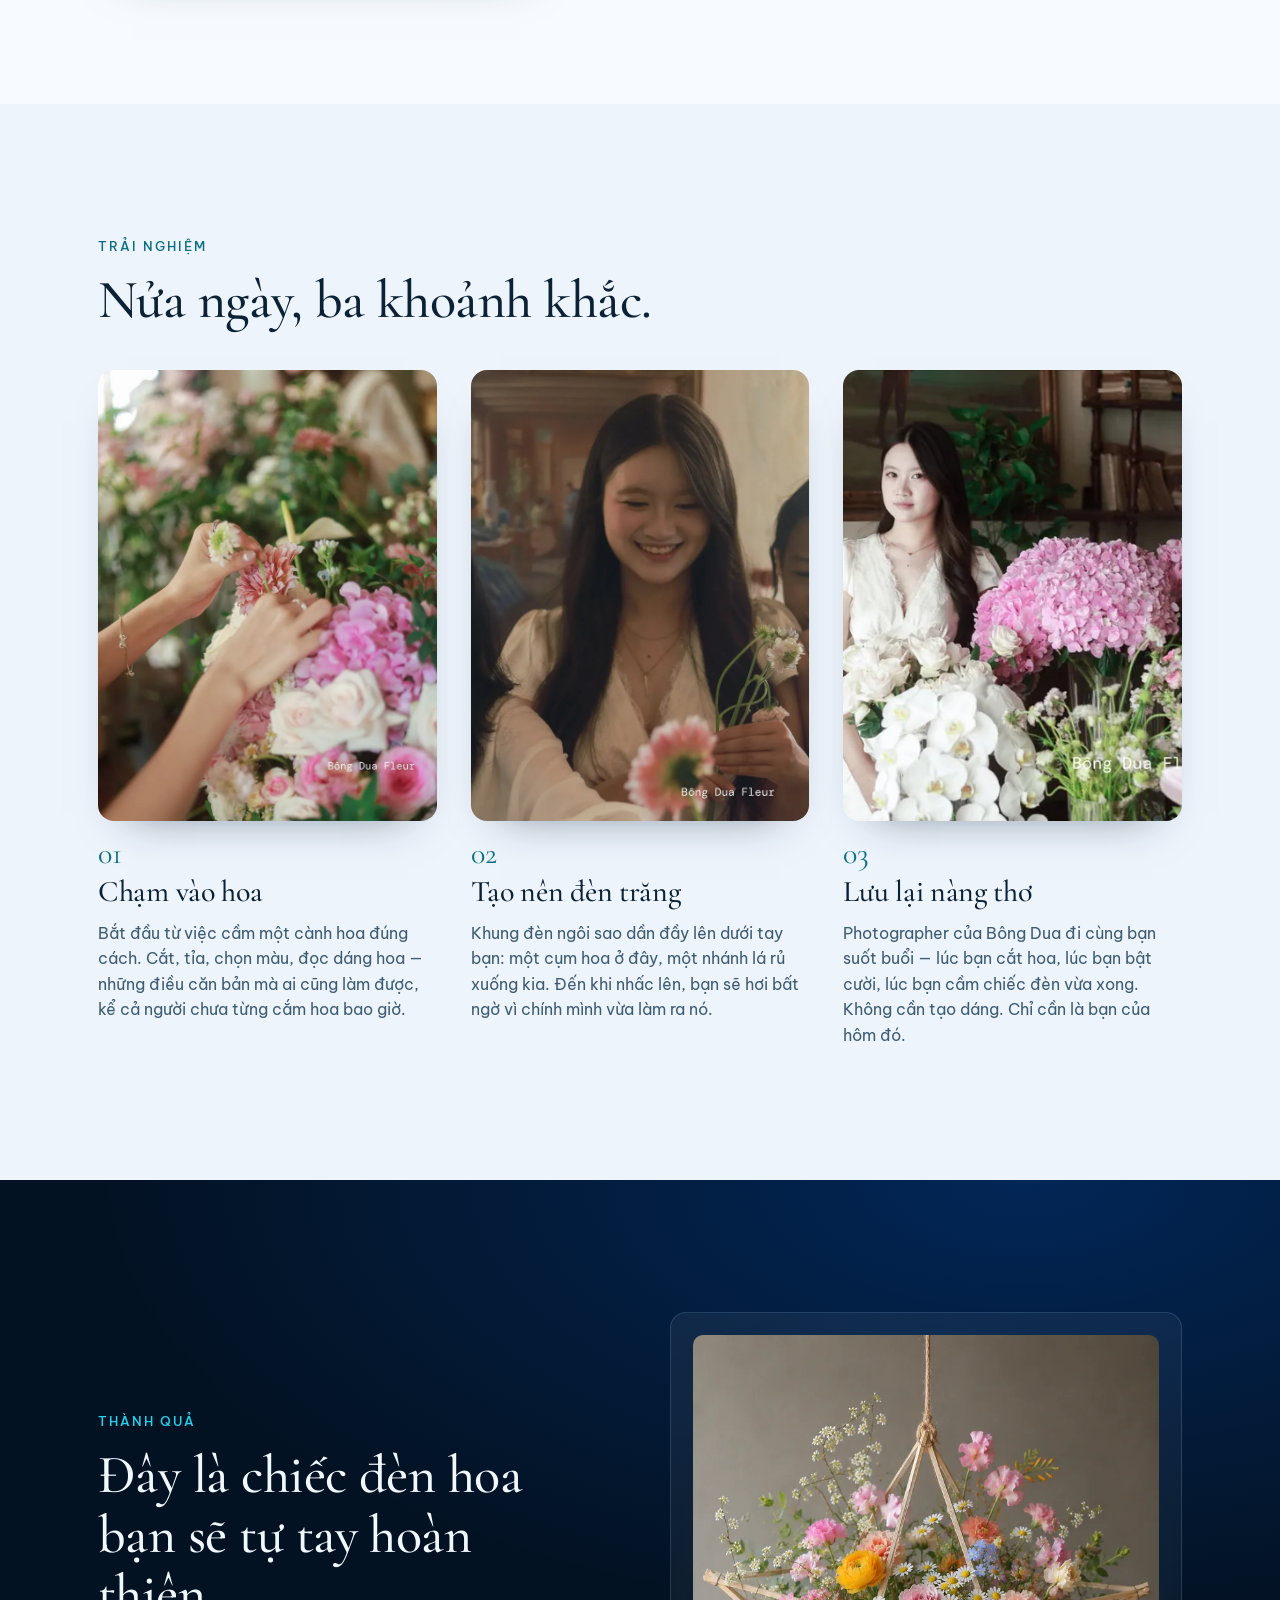
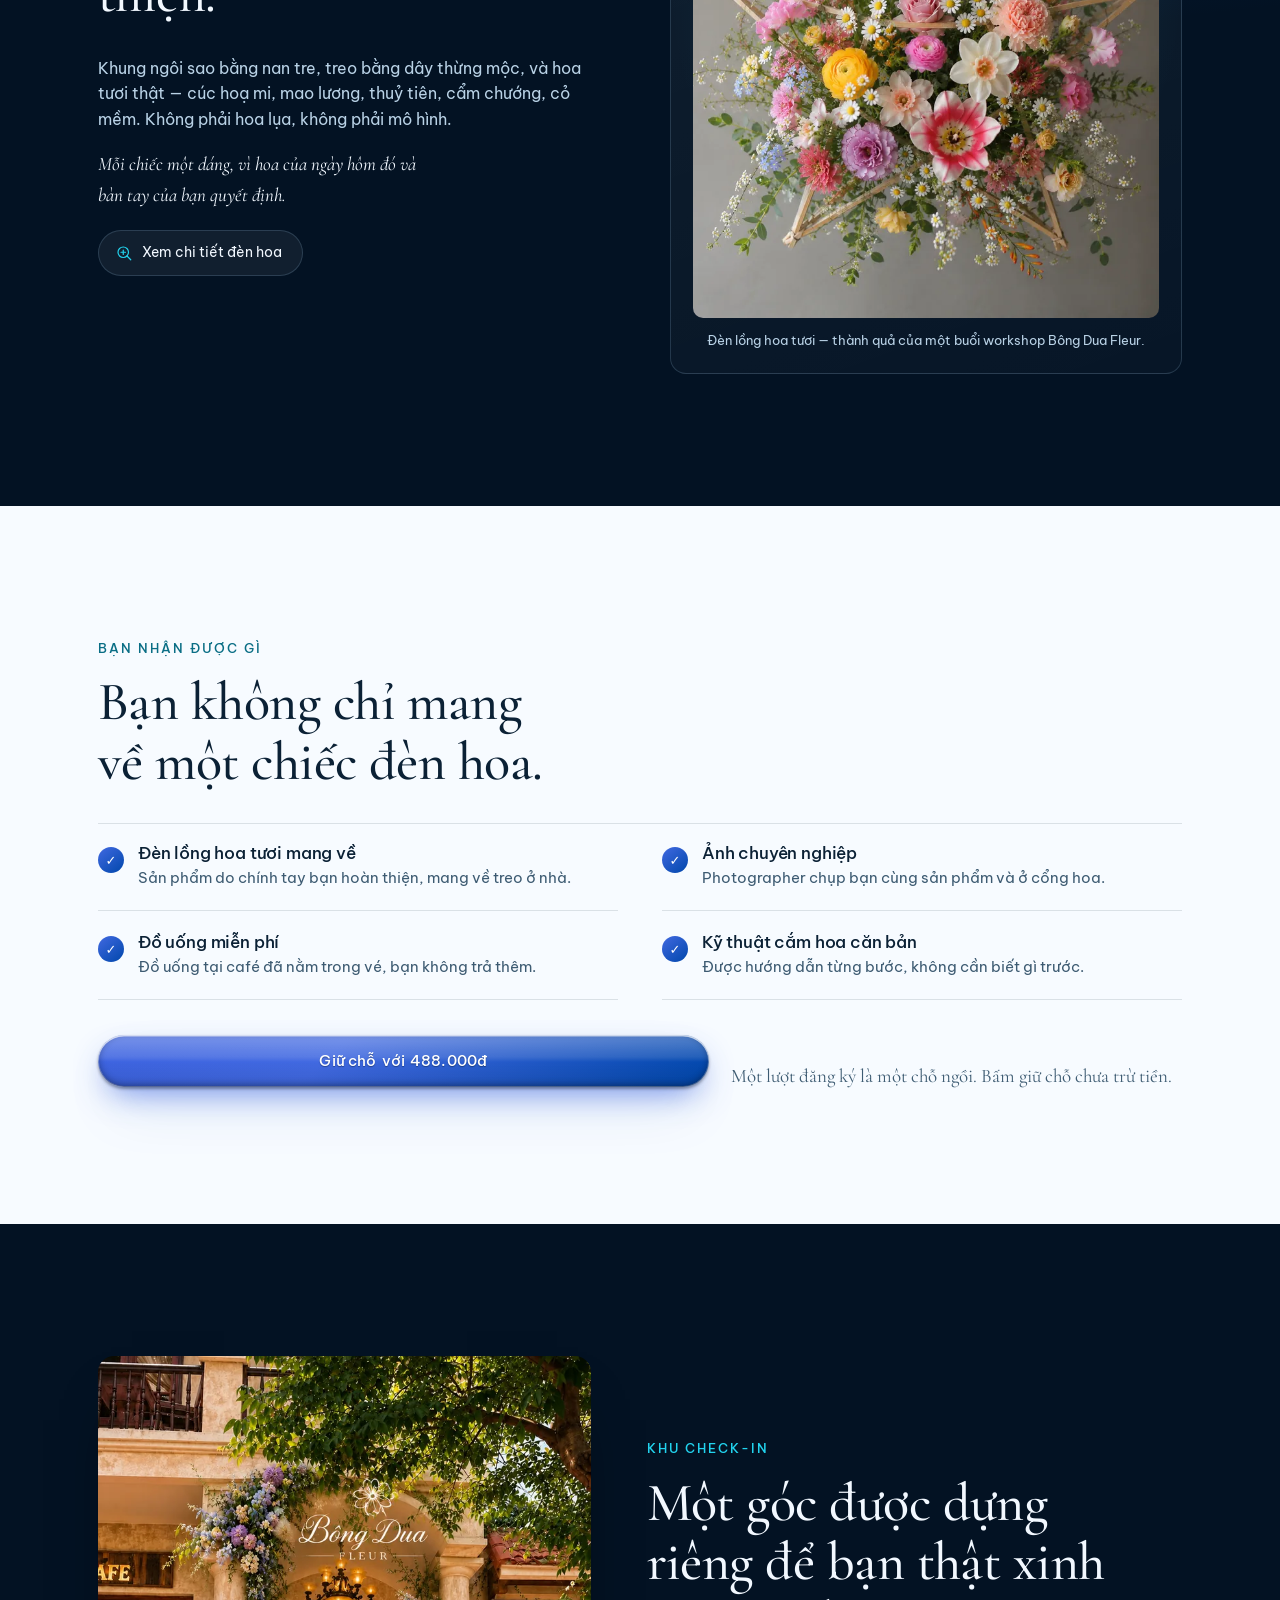
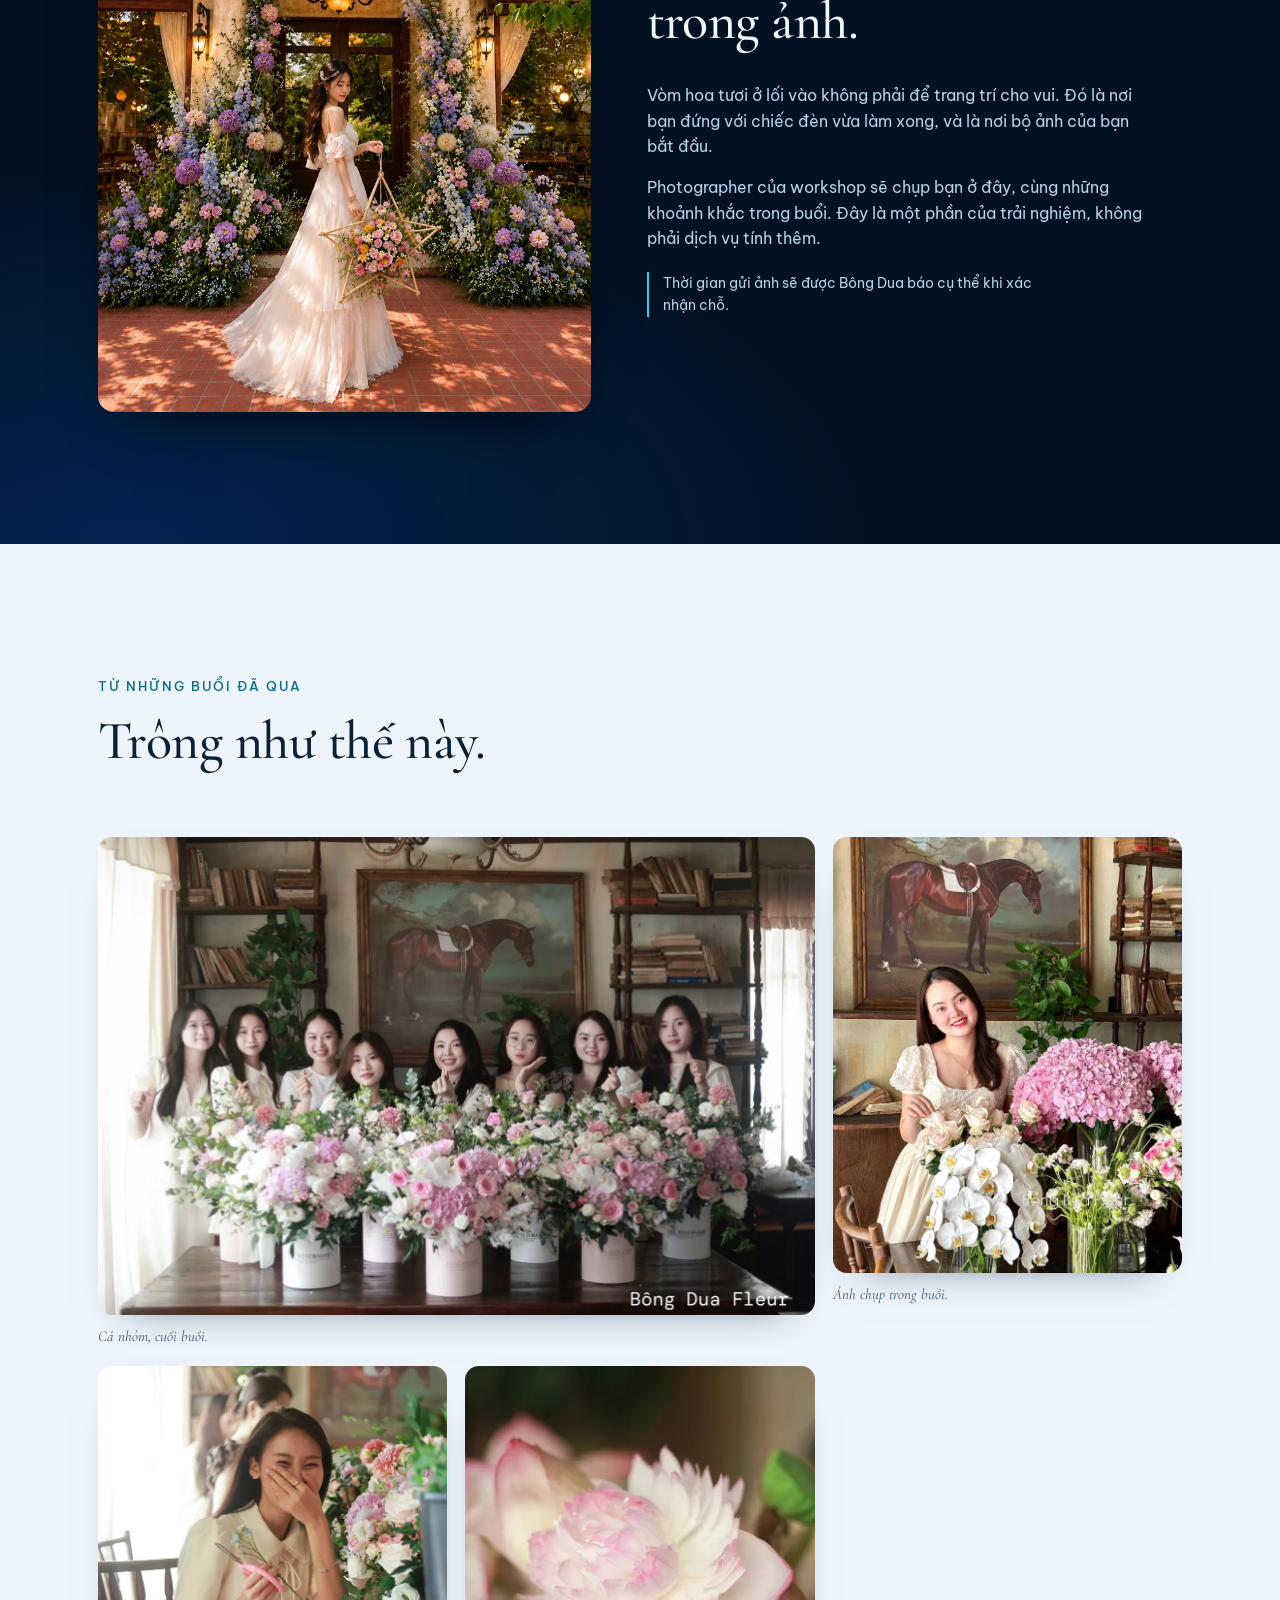
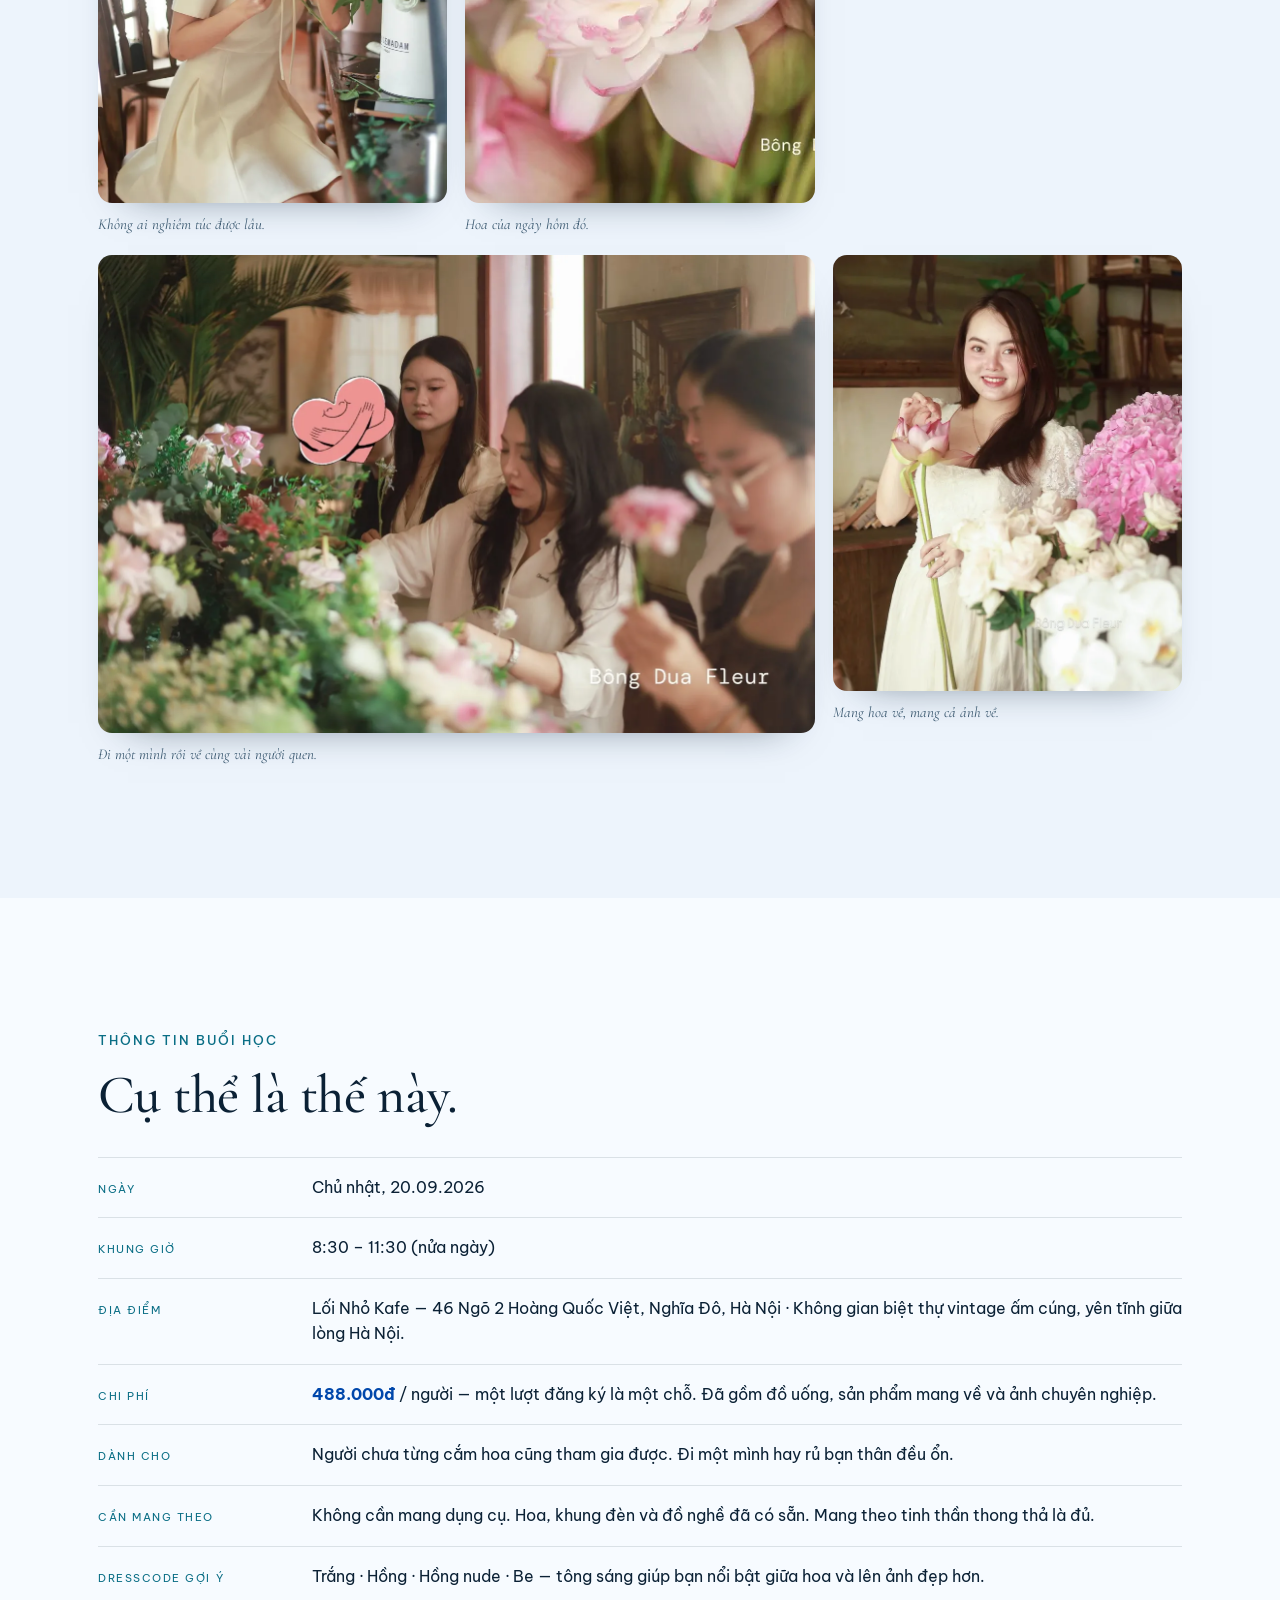
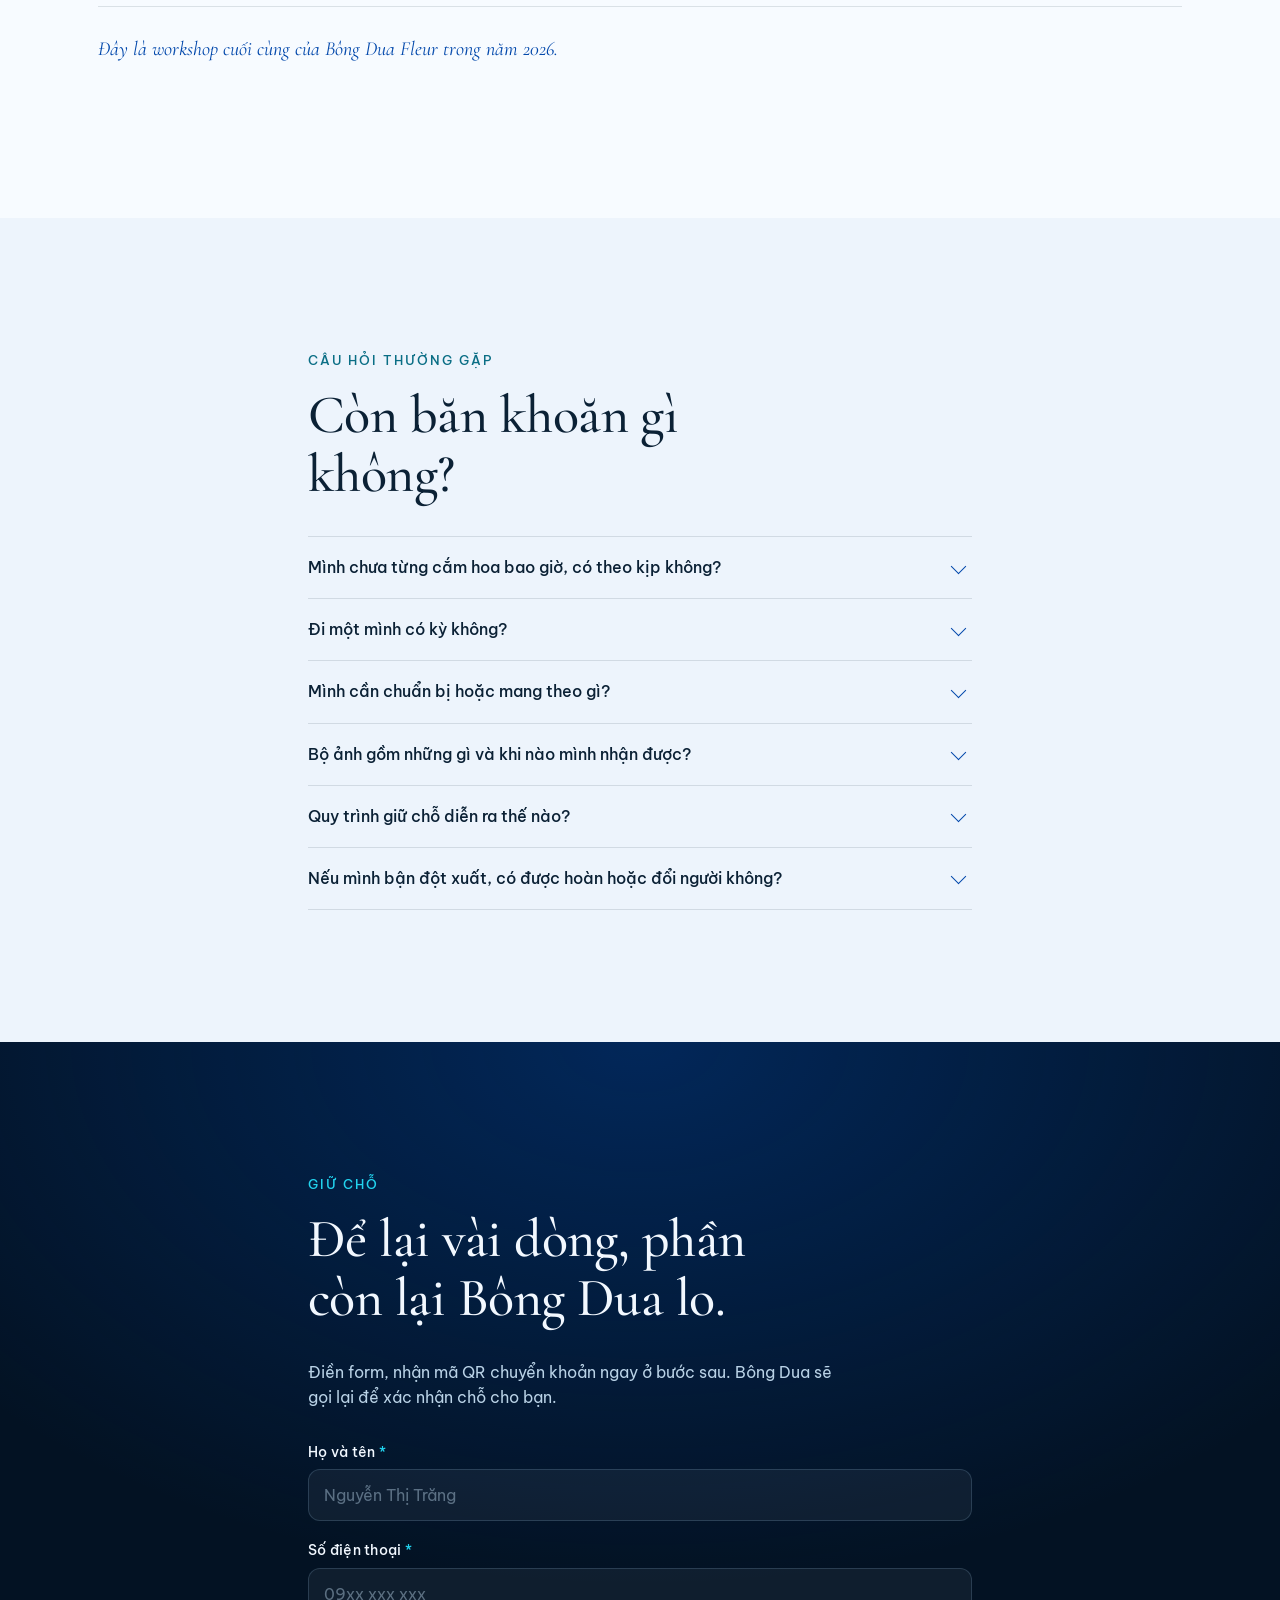
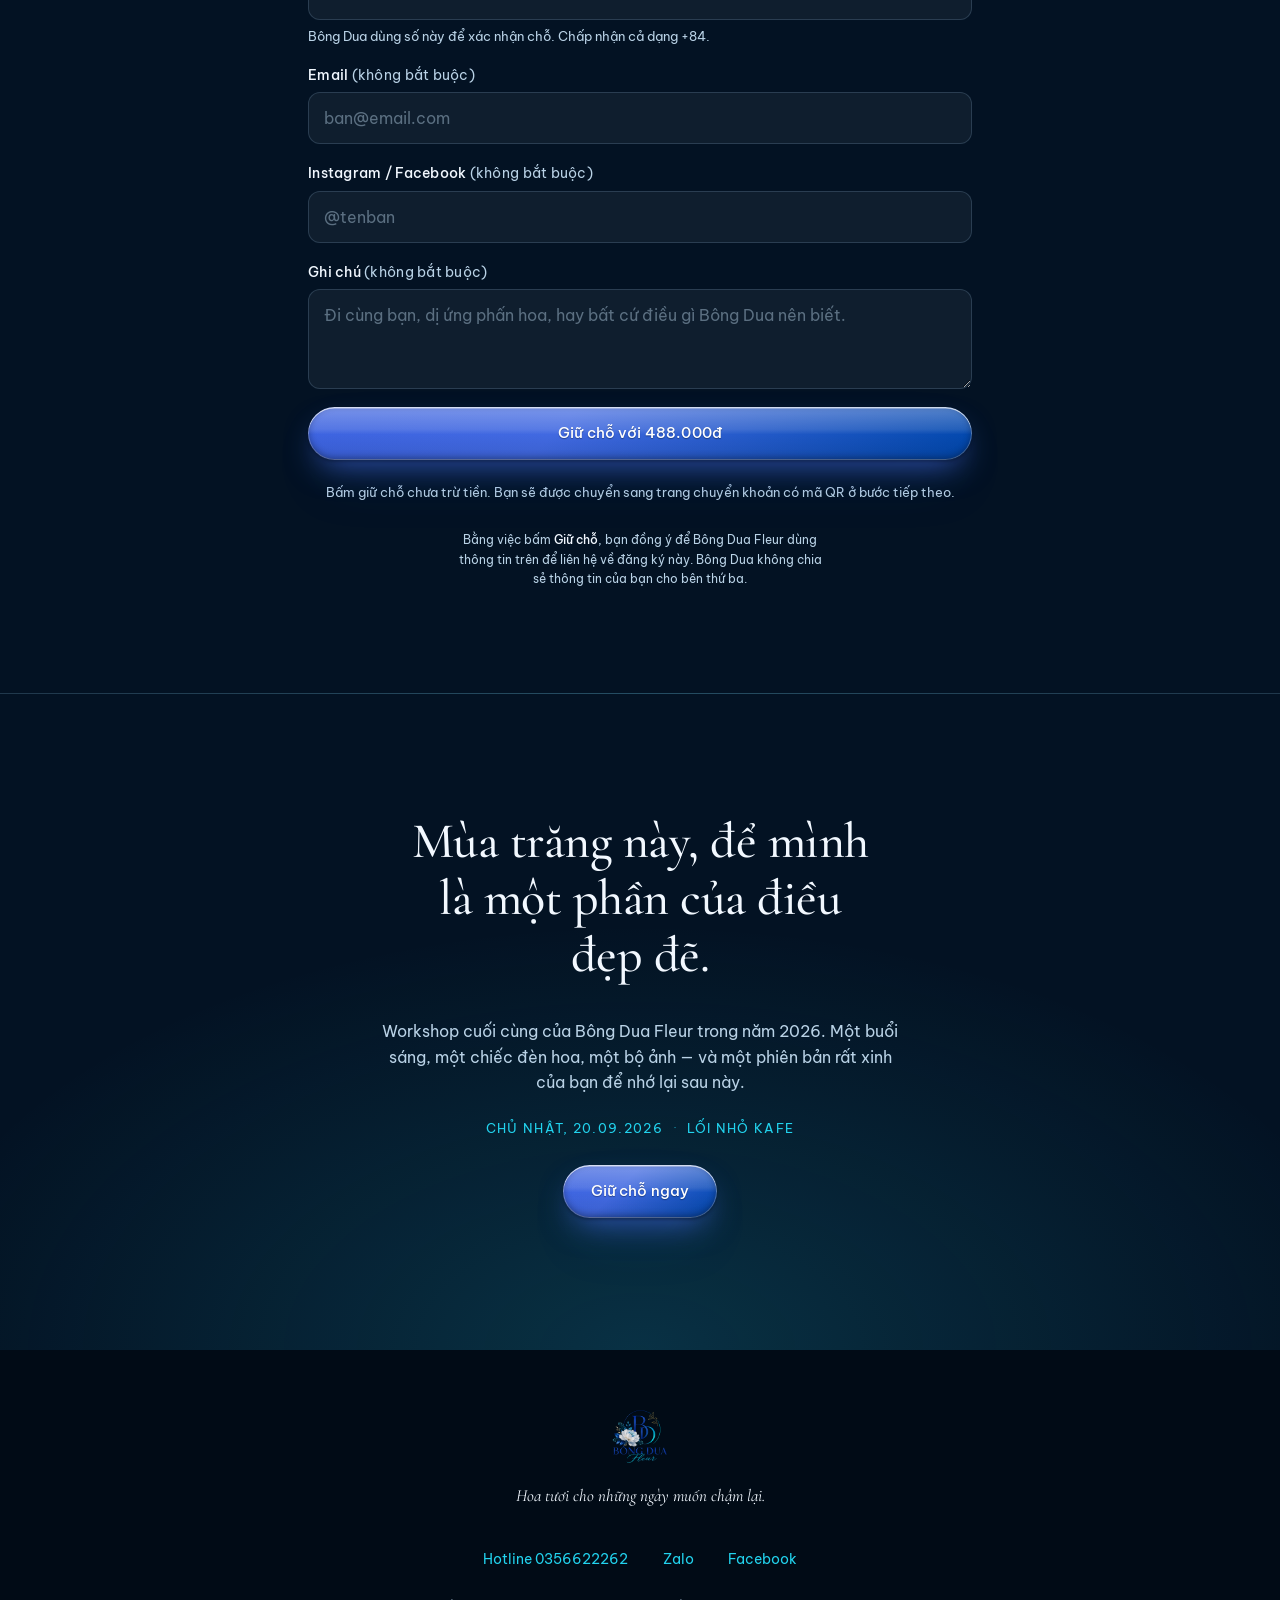
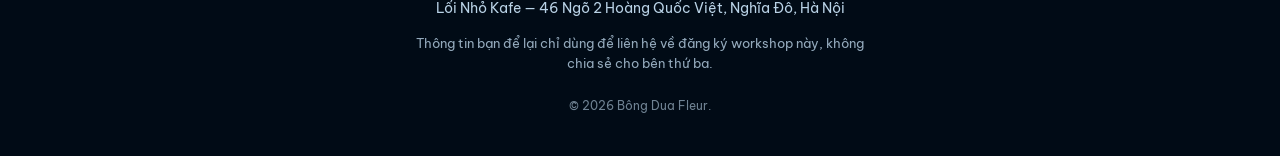
==== commit 3501a154: "Banner mới + khối ưu đãi có hạn, đếm ngược thật, tự hết hạn - Thay banner moi.png. Đo bằng ảnh mô ph" ====
--- a/index.html
+++ b/index.html
@@ -36,8 +36,9 @@
 <div class="announce" role="region" aria-label="Thông tin nhanh về workshop">
   <p>
     <span class="announce__dot" aria-hidden="true"></span>
-    <span data-cfg="event.promoNote">Ưu đãi hôm nay</span>
-    <span class="announce__sep" aria-hidden="true">·</span>
+    <!-- Gói cả nhãn ưu đãi lẫn dấu chấm vào một thẻ, để khi hết ưu đãi thì
+         cả cụm biến mất chứ không để lại dấu "·" mồ côi ở đầu dòng. -->
+    <span data-cfg-row="promo"><span data-cfg="event.promoDeadline">Còn 15 ngày</span> <span class="announce__sep" aria-hidden="true">·</span></span>
     <span data-cfg="event.dateShort">20.09.2026</span>
     <span class="announce__sep" aria-hidden="true">·</span>
     <s class="price-old" data-cfg-row="promo" data-cfg="event.priceOriginal">1.500.000đ</s>
@@ -74,7 +75,6 @@
       <div><dt>Ngày</dt><dd data-cfg="event.dateLabel">Chủ nhật, 20.09.2026</dd></div>
       <div><dt>Thời gian</dt><dd data-cfg="hero.time">Nửa ngày</dd></div>
       <div><dt>Địa điểm</dt><dd data-cfg="hero.place">Café tại Hà Nội</dd></div>
-      <div><dt>Giữ chỗ</dt><dd class="is-price"><s class="price-old" data-cfg-row="promo" data-cfg="event.priceOriginal">1.500.000đ</s> <span data-cfg="event.priceLabel">488.000đ</span></dd></div>
     </dl>
 
     <div class="hero__cta">
@@ -82,10 +82,7 @@
       <a class="btn btn--ghost" href="#trai-nghiem"><span class="wide-only">Xem </span>Trải nghiệm</a>
     </div>
 
-    <p class="hero__promo" data-cfg-row="promo">
-      <span class="hero__promo-tag" data-cfg="event.promoNote">Ưu đãi hôm nay</span>
-      <span>Tiết kiệm <strong data-cfg="event.priceSave">1.012.000đ</strong><span class="wide-only"> so với giá gốc <span data-cfg="event.priceOriginal">1.500.000đ</span></span></span>
-    </p>
+    <div data-offer="slim"></div>
     <p class="hero__reassure">Đồ uống miễn phí <span aria-hidden="true">·</span> Sản phẩm mang về <span aria-hidden="true">·</span> Ảnh chuyên nghiệp</p>
   </div>
 
@@ -224,14 +221,11 @@
     <p class="eyebrow eyebrow--dark">Bạn nhận được gì</p>
     <h2 class="section-title" id="value-title">Bạn không chỉ mang về một chiếc đèn hoa.</h2>
     <ul class="value__list" id="value-list"><!-- render từ config.includes --></ul>
-    <p class="value__price">
-      Trọn buổi <s class="price-old" data-cfg-row="promo" data-cfg="event.priceOriginal">1.500.000đ</s>
-      <strong data-cfg="event.priceLabel">488.000đ</strong>
-      <span aria-hidden="true">·</span> một lượt đăng ký là một chỗ ngồi.
-    </p>
-    <p class="value__promo" data-cfg-row="promo">
-      <span data-cfg="event.promoNote">Ưu đãi hôm nay</span> — tiết kiệm <strong data-cfg="event.priceSave">1.012.000đ</strong>.
-    </p>
+    <div class="value__offer">
+      <div data-offer></div>
+      <a class="btn btn--primary btn--glow btn--block" href="#dang-ky" data-track="value_cta_click">Giữ chỗ<span class="wide-only"> với</span> <span data-cfg="event.priceLabel">488.000đ</span></a>
+      <p class="value__price">Một lượt đăng ký là một chỗ ngồi. Bấm giữ chỗ chưa trừ tiền.</p>
+    </div>
   </div>
 </section>
 
@@ -402,7 +396,9 @@
   <div class="wrap wrap--narrow">
     <p class="eyebrow">Giữ chỗ</p>
     <h2 class="section-title" id="signup-title">Để lại vài dòng, phần còn lại Bông Dua lo.</h2>
-    <p class="signup__lead">Điền form, nhận mã đăng ký và thông tin chuyển khoản ngay trên màn hình. Bông Dua sẽ gọi lại để xác nhận chỗ cho bạn.</p>
+    <p class="signup__lead">Điền form, nhận mã QR chuyển khoản ngay ở bước sau. Bông Dua sẽ gọi lại để xác nhận chỗ cho bạn.</p>
+
+    <div data-offer></div>
 
     <div class="signup__demo" id="demo-banner" hidden>
       <strong>Chế độ thử:</strong> chưa cấu hình <code>api.endpoint</code> nên đăng ký <em>chưa được ghi vào Google Sheets</em>. Xem README mục “Kết nối Google Sheets”.
@@ -469,10 +465,9 @@
       <span data-cfg="event.dateLabel">Chủ nhật, 20.09.2026</span>
       <span aria-hidden="true">·</span>
       <span data-cfg="closing.place">Café tại Hà Nội</span>
-      <span aria-hidden="true">·</span>
-      <s class="price-old" data-cfg-row="promo" data-cfg="event.priceOriginal">1.500.000đ</s>
-      <span data-cfg="event.priceLabel">488.000đ</span>
     </p>
+
+    <div class="closing__offer" data-offer></div>
     <a class="btn btn--primary btn--glow" href="#dang-ky" data-track="closing_cta_click">Giữ chỗ ngay</a>
   </div>
 </section>
@@ -498,7 +493,7 @@
 <div class="sticky" id="sticky-cta" hidden>
   <div class="sticky__info">
     <span class="sticky__price"><s class="price-old" data-cfg-row="promo" data-cfg="event.priceOriginal">1.500.000đ</s> <span data-cfg="event.priceLabel">488.000đ</span></span>
-    <span class="sticky__date" data-cfg="event.promoNote">Ưu đãi hôm nay</span>
+    <span class="sticky__date" data-cfg="event.promoDeadline">Còn 14 ngày</span>
   </div>
   <a class="btn btn--primary btn--glow btn--sm" href="#dang-ky" data-track="sticky_cta_click">Giữ chỗ</a>
 </div>
--- a/assets/css/styles.css
+++ b/assets/css/styles.css
@@ -242,44 +242,175 @@
   .btn__spin { animation-duration: 2s; }
 }
 
-/* ------------------------------------------------------------ GIÁ / ƯU ĐÃI */
-/* Giá gốc gạch ngang: cố ý mảnh và mờ hơn để mắt rơi vào giá thật trước.
-   Dùng thẻ <s> nên trình đọc màn hình cũng hiểu đây là giá đã bỏ. */
-.price-old {
-  font-size: .74em;
-  font-weight: 400;
-  opacity: .62;
-  text-decoration-thickness: 1px;
-  margin-right: .15em;
-  white-space: nowrap;
-}
-
-.hero__promo {
-  display: flex; flex-wrap: wrap; align-items: center; gap: 8px 10px;
+/* ------------------------------------------------------------ THẺ ƯU ĐÃI */
+/* Nguyên tắc thiết kế ở đây:
+   1. NEO GIÁ — giá gốc phải đọc được (không quá mờ) thì con số 488.000đ mới
+      có ý nghĩa. Nhưng nó nhỏ và gạch ngang để mắt dừng ở giá thật.
+   2. MỘT ĐIỂM NHÌN DUY NHẤT — chỉ số tiền được to. Mọi thứ khác nhường chỗ.
+   3. GIẢM GIÁ NÓI BẰNG % — "−67%" đập vào mắt nhanh hơn "tiết kiệm 1.012.000đ",
+      nên % đứng trước, số tiền tiết kiệm nói sau ở dòng phụ.
+   4. HẠN CHÓT PHẢI CÓ HẬU QUẢ — "còn 14 ngày" chỉ có sức nặng khi kèm câu
+      "sau 10.09 giá về 1.500.000đ".
+   5. THẺ TỐI TRÊN NỀN SÁNG — đặt thẻ tối giữa section nền pearl tạo tương phản
+      mạnh nhất trang, mắt bị hút vào mà không cần màu chói.
+   Toàn bộ số liệu do core.js dựng từ config, hết hạn là thẻ tự biến mất. */
+.offer {
+  position: relative;
+  border-radius: 20px;
+  padding: 18px 20px 20px;
+  color: var(--snow);
+  background:
+    radial-gradient(120% 100% at 0% 0%, rgba(0, 71, 171, .55) 0%, rgba(6, 27, 49, 0) 60%),
+    linear-gradient(160deg, #0A2340 0%, #061B31 100%);
+  box-shadow:
+    inset 0 1px 0 rgba(255, 255, 255, .14),
+    0 2px 4px rgba(2, 12, 26, .3),
+    0 18px 44px -22px rgba(0, 71, 171, .7);
+}
+/* Viền gradient mảnh — cách tạo cảm giác "đắt" mà không cần màu sặc sỡ */
+.offer::before {
+  content: '';
+  position: absolute; inset: 0;
+  border-radius: inherit;
+  padding: 1px;
+  background: linear-gradient(150deg, rgba(34, 211, 238, .75), rgba(65, 105, 225, .35) 45%, rgba(255, 255, 255, .08));
+  -webkit-mask: linear-gradient(#000 0 0) content-box, linear-gradient(#000 0 0);
+  -webkit-mask-composite: xor;
+          mask: linear-gradient(#000 0 0) content-box, linear-gradient(#000 0 0);
+          mask-composite: exclude;
+  pointer-events: none;
+}
+
+.offer__top {
+  display: flex; align-items: center; flex-wrap: wrap; gap: 8px 10px;
+  margin-bottom: 12px;
+}
+.offer__pct {
+  flex: 0 0 auto;
+  padding: 5px 11px;
+  border-radius: 999px;
+  font-size: 13px; font-weight: 700; letter-spacing: .01em;
+  font-variant-numeric: tabular-nums;
+  color: #04161F;
+  background: linear-gradient(135deg, #7BEBFB 0%, var(--aqua) 100%);
+  box-shadow:
+    inset 0 1px 0 rgba(255, 255, 255, .6),
+    0 6px 16px -8px rgba(34, 211, 238, .9);
+}
+.offer__label {
+  font-size: 12px; font-weight: 500;
+  letter-spacing: .1em; text-transform: uppercase;
+  color: var(--aqua);
+}
+
+.offer__prices {
+  display: flex; align-items: baseline; flex-wrap: wrap; gap: 0 10px;
   margin: 0 0 10px;
-  font-size: 12.5px; line-height: 1.5;
+}
+.offer__old {
+  font-size: 17px; font-weight: 400;
+  color: var(--snow-soft); opacity: .75;
+  text-decoration-thickness: 1.5px;
+  font-variant-numeric: tabular-nums;
+}
+.offer__new {
+  font-size: clamp(34px, 9vw, 46px);
+  font-weight: 600; line-height: 1;
+  letter-spacing: -.02em;
+  color: #fff;
+  font-variant-numeric: tabular-nums;
+  text-shadow: 0 0 26px rgba(34, 211, 238, .35);
+}
+.offer__unit { font-size: 14px; color: var(--snow-soft); }
+
+.offer__note {
+  margin: 0 0 12px;
+  font-size: 13.5px; line-height: 1.55;
   color: var(--snow-soft);
 }
-.hero__promo strong { color: var(--snow); font-weight: 600; }
-.hero__promo-tag {
+
+.offer__deadline {
+  display: flex; align-items: center; gap: 9px;
+  margin: 0;
+  padding-top: 12px;
+  border-top: 1px solid rgba(160, 205, 235, .16);
+  font-size: 13px; font-weight: 500;
+  color: var(--aqua);
+}
+.offer__dot {
   flex: 0 0 auto;
-  padding: 4px 11px;
-  border-radius: 999px;
-  font-size: 11px; font-weight: 600;
-  letter-spacing: .08em; text-transform: uppercase;
-  color: #04161F;
-  background: linear-gradient(135deg, #5FE3F7 0%, var(--aqua) 100%);
-  box-shadow:
-    inset 0 1px 0 rgba(255, 255, 255, .55),
-    0 6px 16px -8px rgba(34, 211, 238, .85);
-}
-
-.value__promo {
-  margin: 8px 0 0;
-  font-size: 14.5px;
-  color: var(--aqua-deep);
-}
-.value__promo strong { font-weight: 600; }
+  width: 8px; height: 8px; border-radius: 50%;
+  background: var(--aqua);
+  box-shadow: 0 0 0 0 rgba(34, 211, 238, .6);
+  animation: offer-pulse 2.4s ease-out infinite;
+}
+@keyframes offer-pulse {
+  0%   { box-shadow: 0 0 0 0 rgba(34, 211, 238, .55); }
+  70%  { box-shadow: 0 0 0 9px rgba(34, 211, 238, 0); }
+  100% { box-shadow: 0 0 0 0 rgba(34, 211, 238, 0); }
+}
+
+/* --- Bản gọn dùng ở banner ---
+   Ở đây chiều cao là tài nguyên quý: mỗi pixel thêm vào là nút "Giữ chỗ" tiến
+   gần hơn tới mép dưới màn hình. Nên bản này gộp tất cả thành một khối phẳng,
+   bỏ đường kẻ ngang, cho hạn chót nằm cùng hàng với giá. */
+.offer--slim {
+  display: flex; flex-wrap: wrap; align-items: baseline;
+  gap: 4px 12px;
+  padding: 10px 14px 11px;
+  border-radius: 14px;
+  margin-bottom: 14px;
+}
+.offer--slim .offer__top { width: 100%; margin-bottom: 2px; gap: 6px 8px; }
+.offer--slim .offer__pct { padding: 2px 9px; font-size: 11.5px; }
+.offer--slim .offer__label { font-size: 10.5px; letter-spacing: .08em; }
+.offer--slim .offer__prices { margin-bottom: 0; gap: 0 8px; }
+.offer--slim .offer__old { font-size: 13.5px; }
+.offer--slim .offer__new { font-size: clamp(25px, 6.6vw, 30px); }
+.offer--slim .offer__unit { display: none; }
+.offer--slim .offer__deadline {
+  margin: 0; padding: 0; border: 0;
+  font-size: 12px; gap: 7px;
+}
+
+/* --- Trong phần "Bạn nhận được gì": thẻ tối nổi bật trên nền pearl --- */
+.value__offer {
+  margin-top: 30px;
+  padding: 0;
+}
+.value__offer .btn { margin-top: 14px; }
+.value__price {
+  margin: 10px 0 0;
+  font-size: 13px;
+  color: var(--ink-soft);
+  text-align: center;
+}
+
+/* --- Trong closing --- */
+.closing__offer {
+  max-width: 420px;
+  margin: 0 auto 24px;
+  text-align: left;
+}
+
+/* --- Ngay trên form đăng ký --- */
+.signup [data-offer] { margin: 22px 0 4px; }
+
+@media (min-width: 620px) {
+  .value__offer {
+    display: grid;
+    grid-template-columns: 1.15fr .85fr;
+    align-items: center;
+    gap: 22px;
+  }
+  .value__offer .btn { margin-top: 0; }
+  .value__price { grid-column: 2; margin-top: 10px; text-align: left; }
+  .value__offer > div:first-child { grid-row: 1 / span 2; }
+}
+
+@media (prefers-reduced-motion: reduce) {
+  .offer__dot { animation: none; }
+}
 
 /* ---------------------------------------------------------- ANNOUNCEMENT */
 .announce {
@@ -441,7 +572,7 @@
   }
   /* Cô gái và chiếc đèn hoa nằm hơi lệch phải -> đẩy khung sang phải để chữ
      bên trái không đè lên chủ thể. */
-  .hero__media img { object-position: 64% 50%; }
+  .hero__media img { object-position: 35% 50%; }
   /* Bóng dồn về bên trái - nơi có chữ. Bên phải để sáng cho thấy rõ vòm hoa. */
   .hero__scrim {
     background:
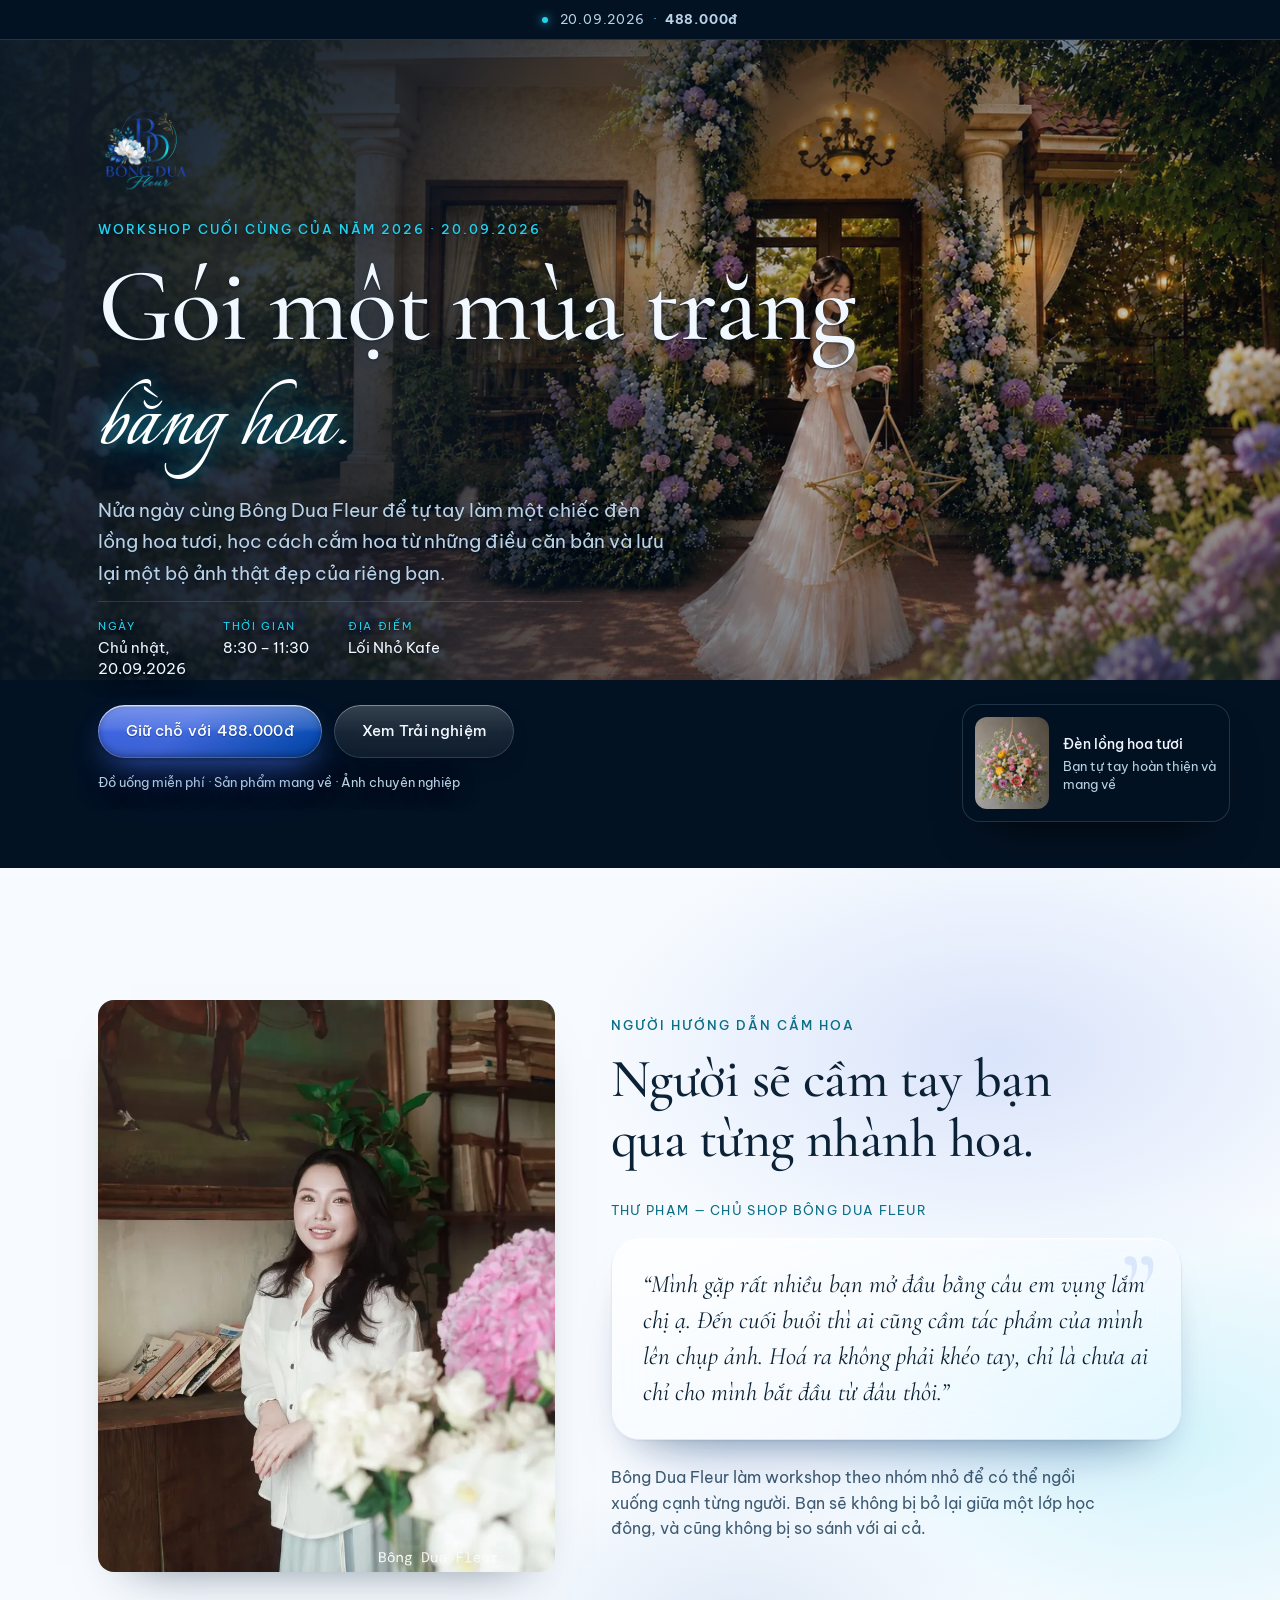
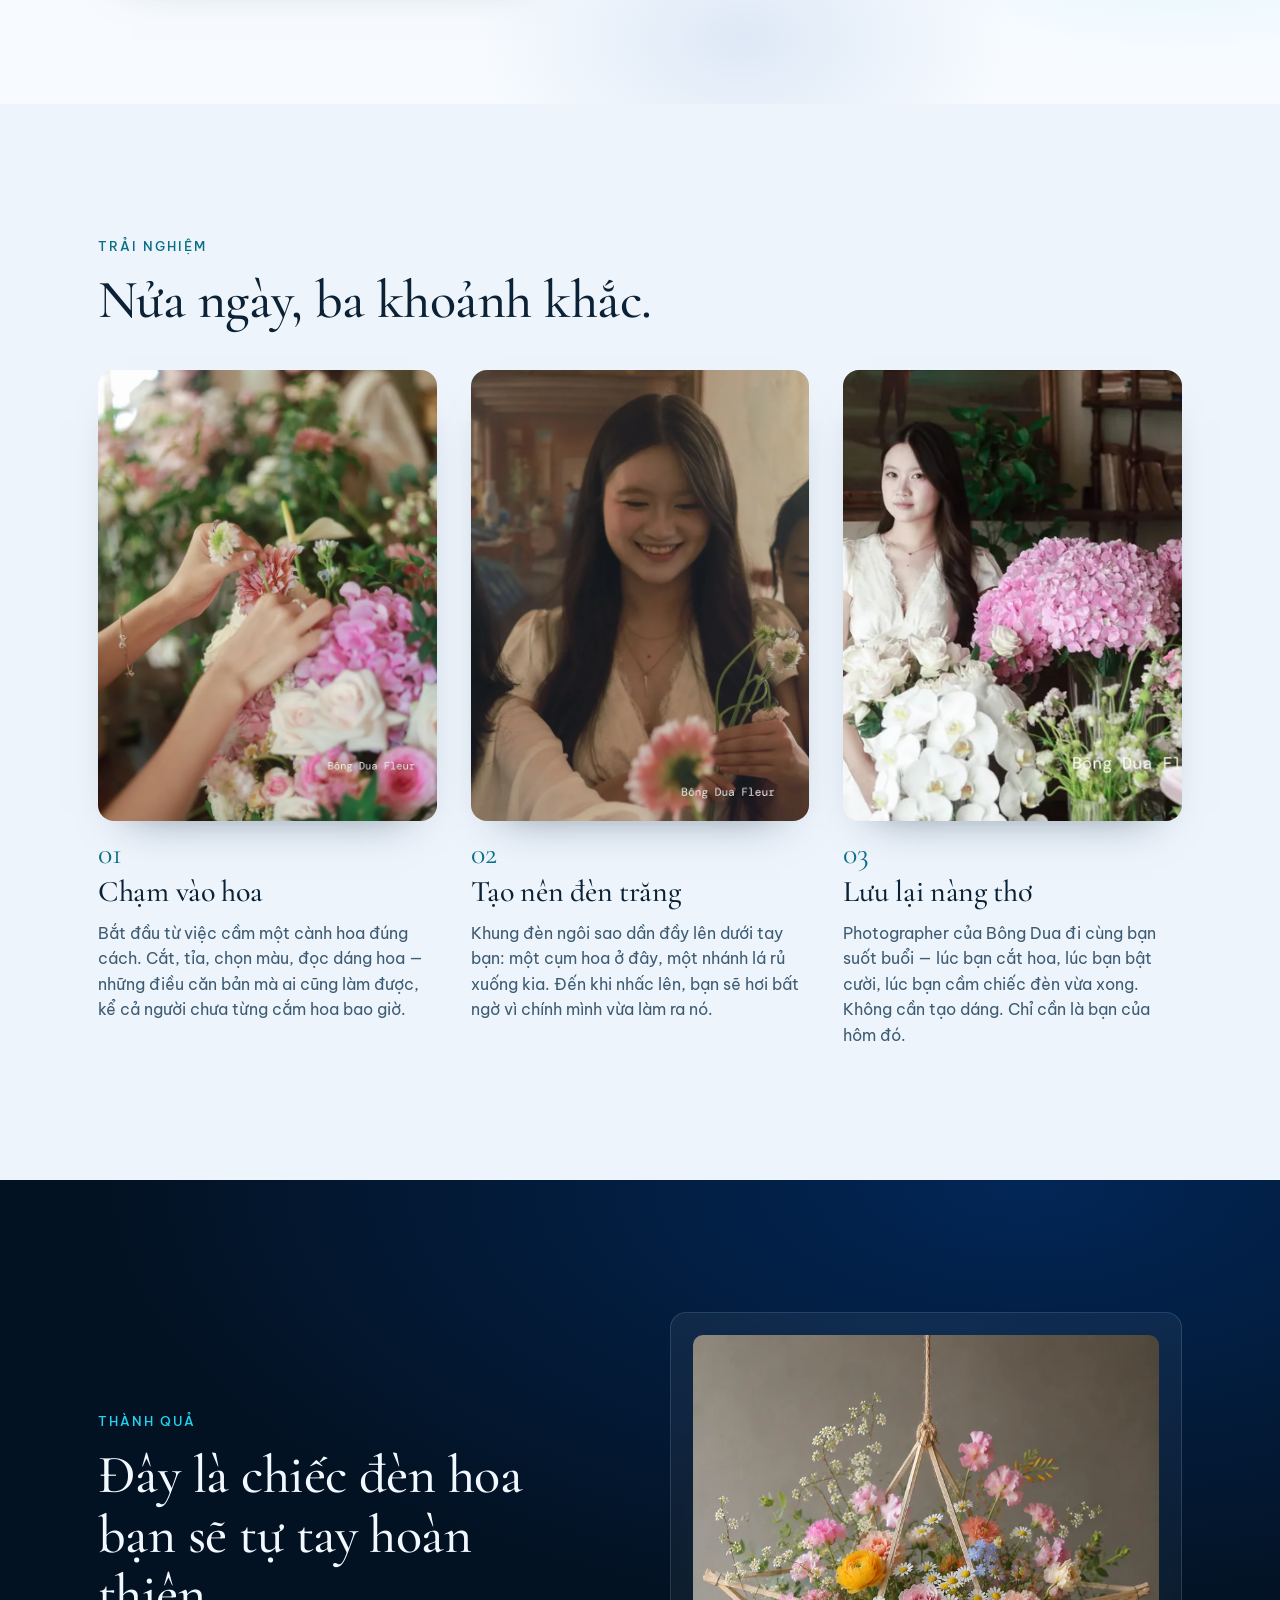
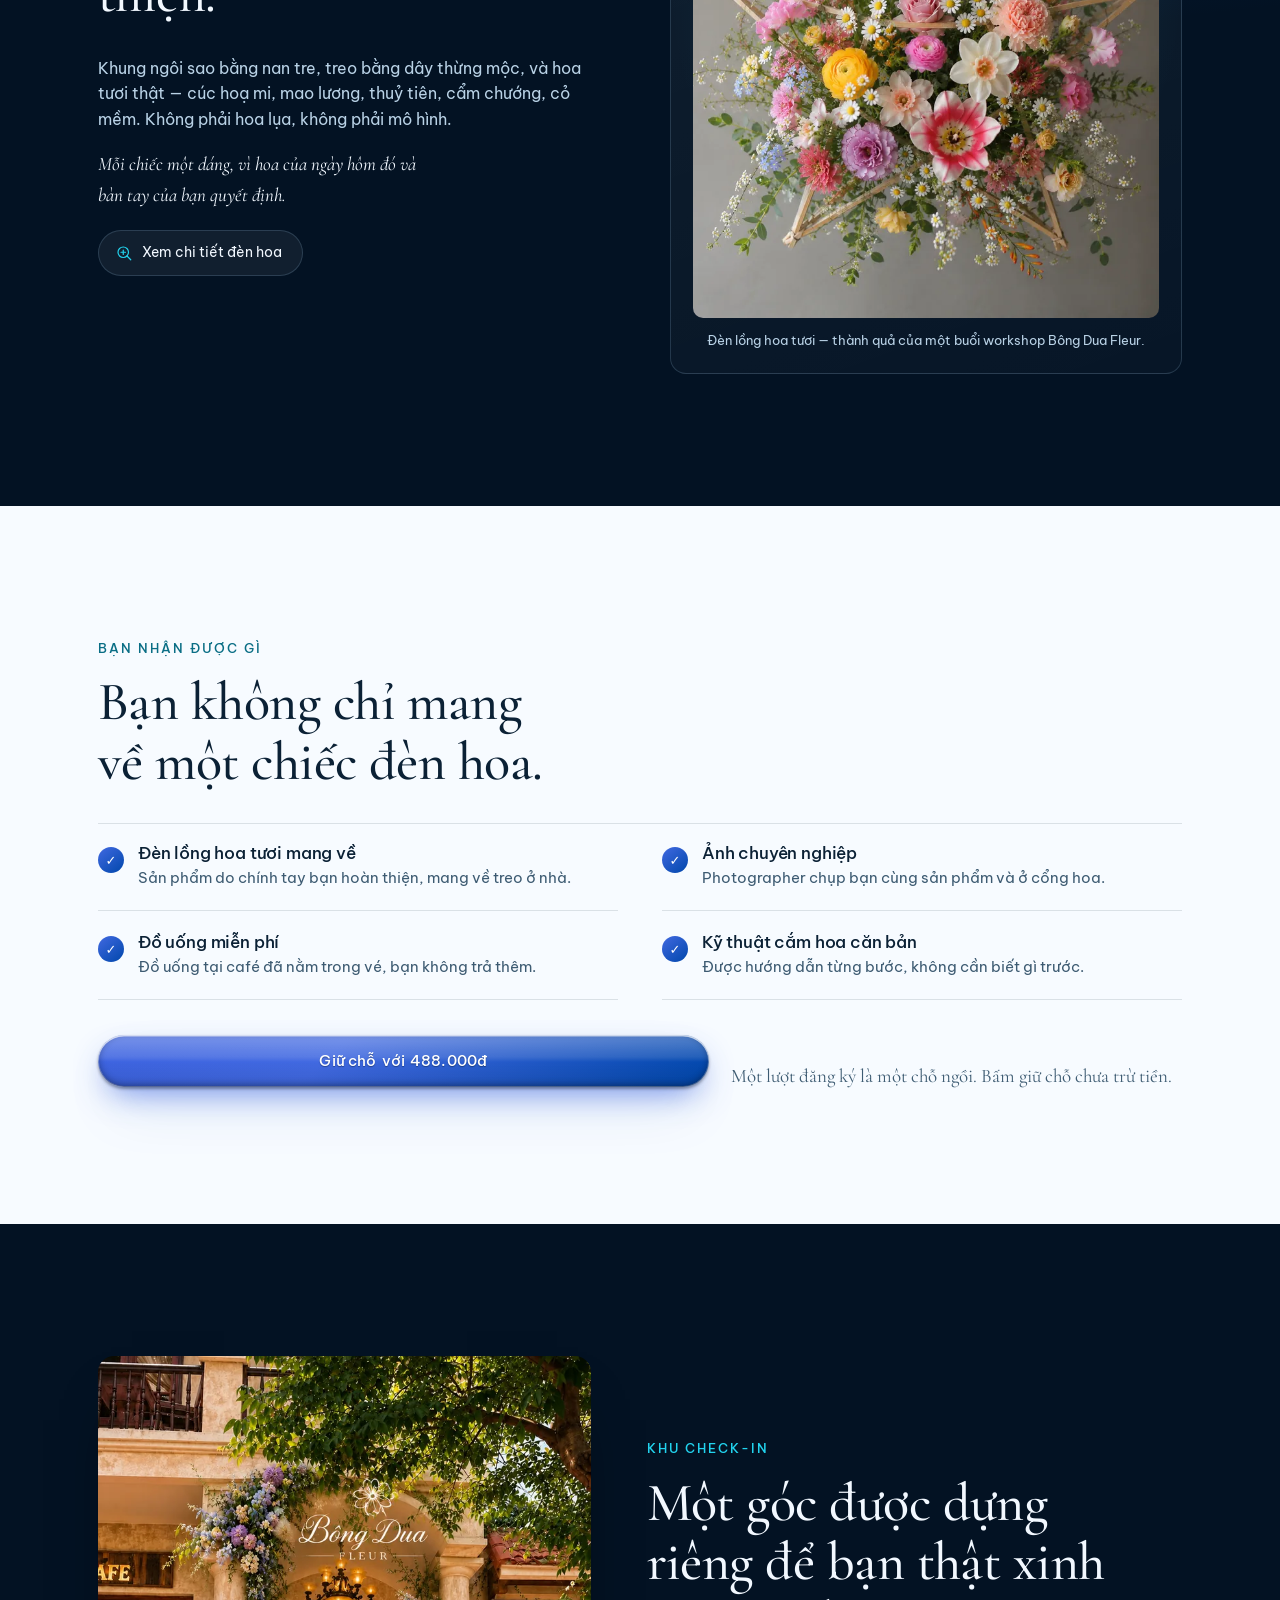
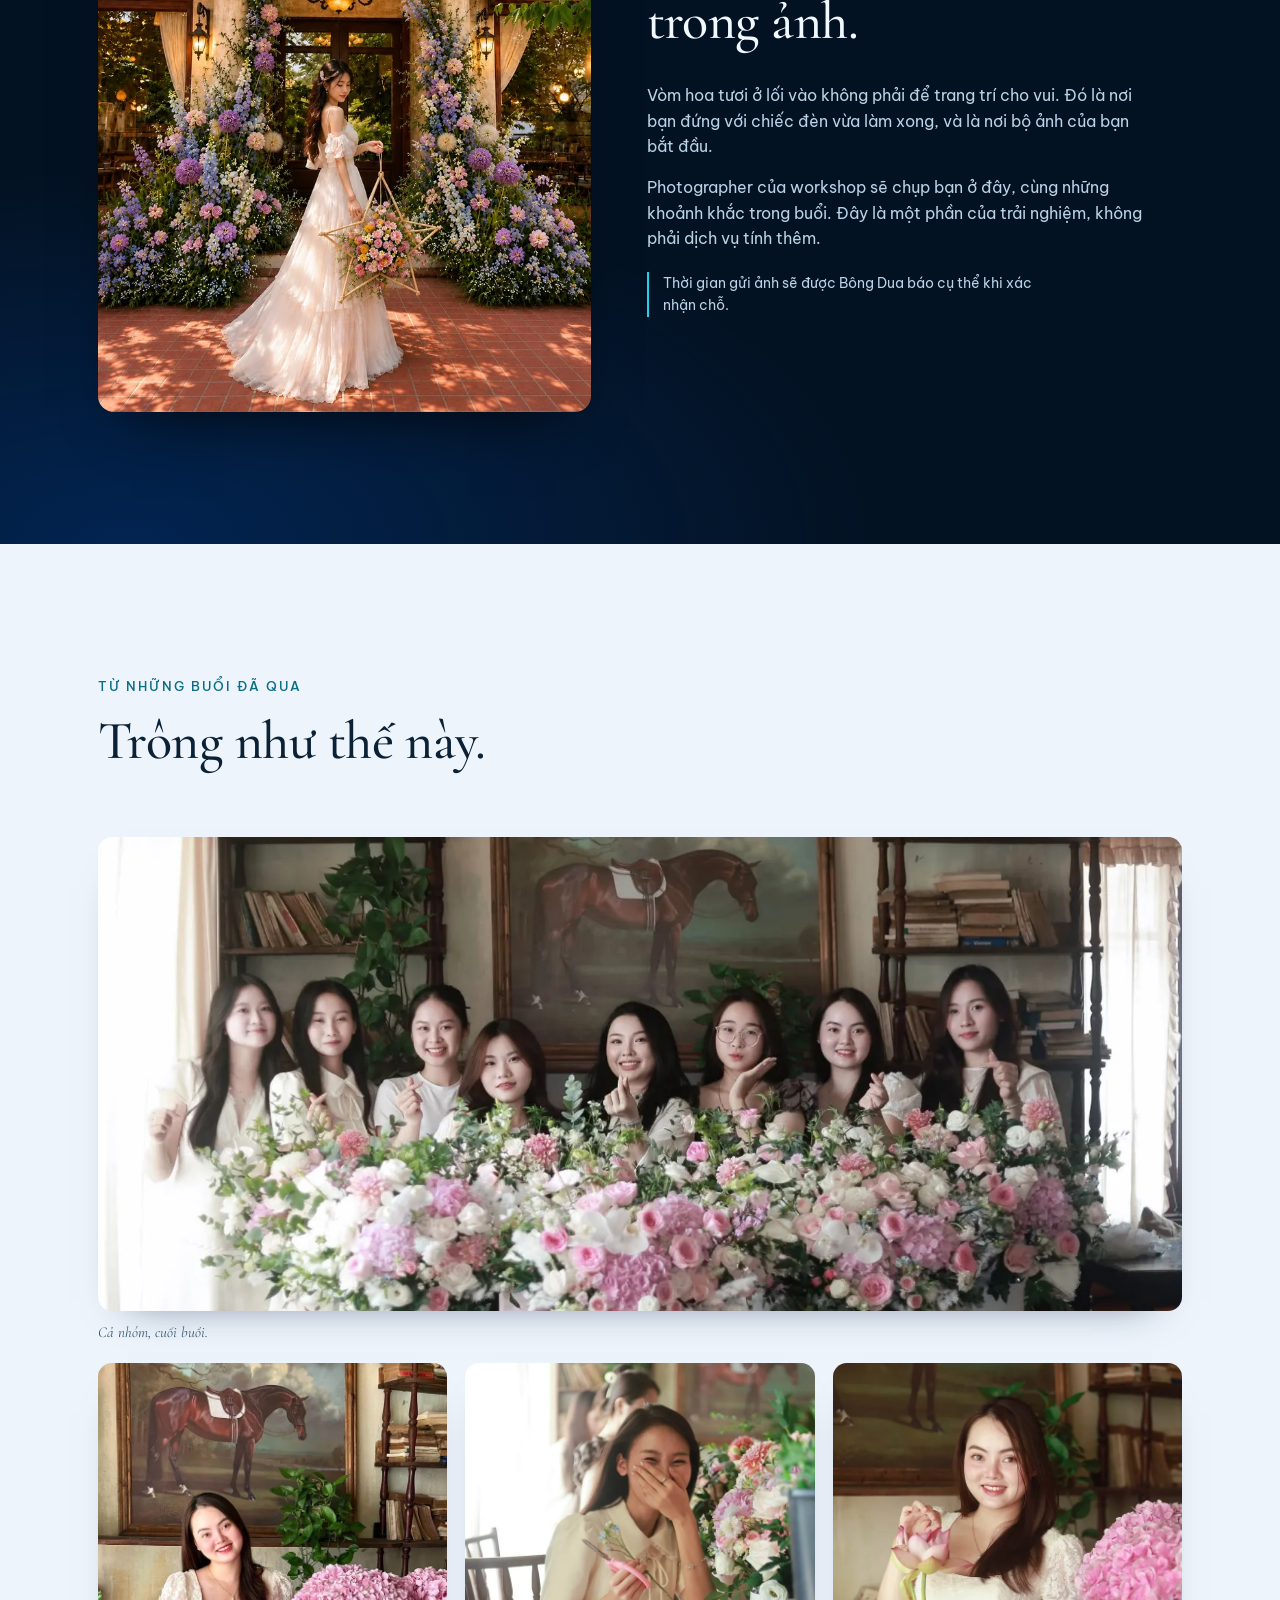
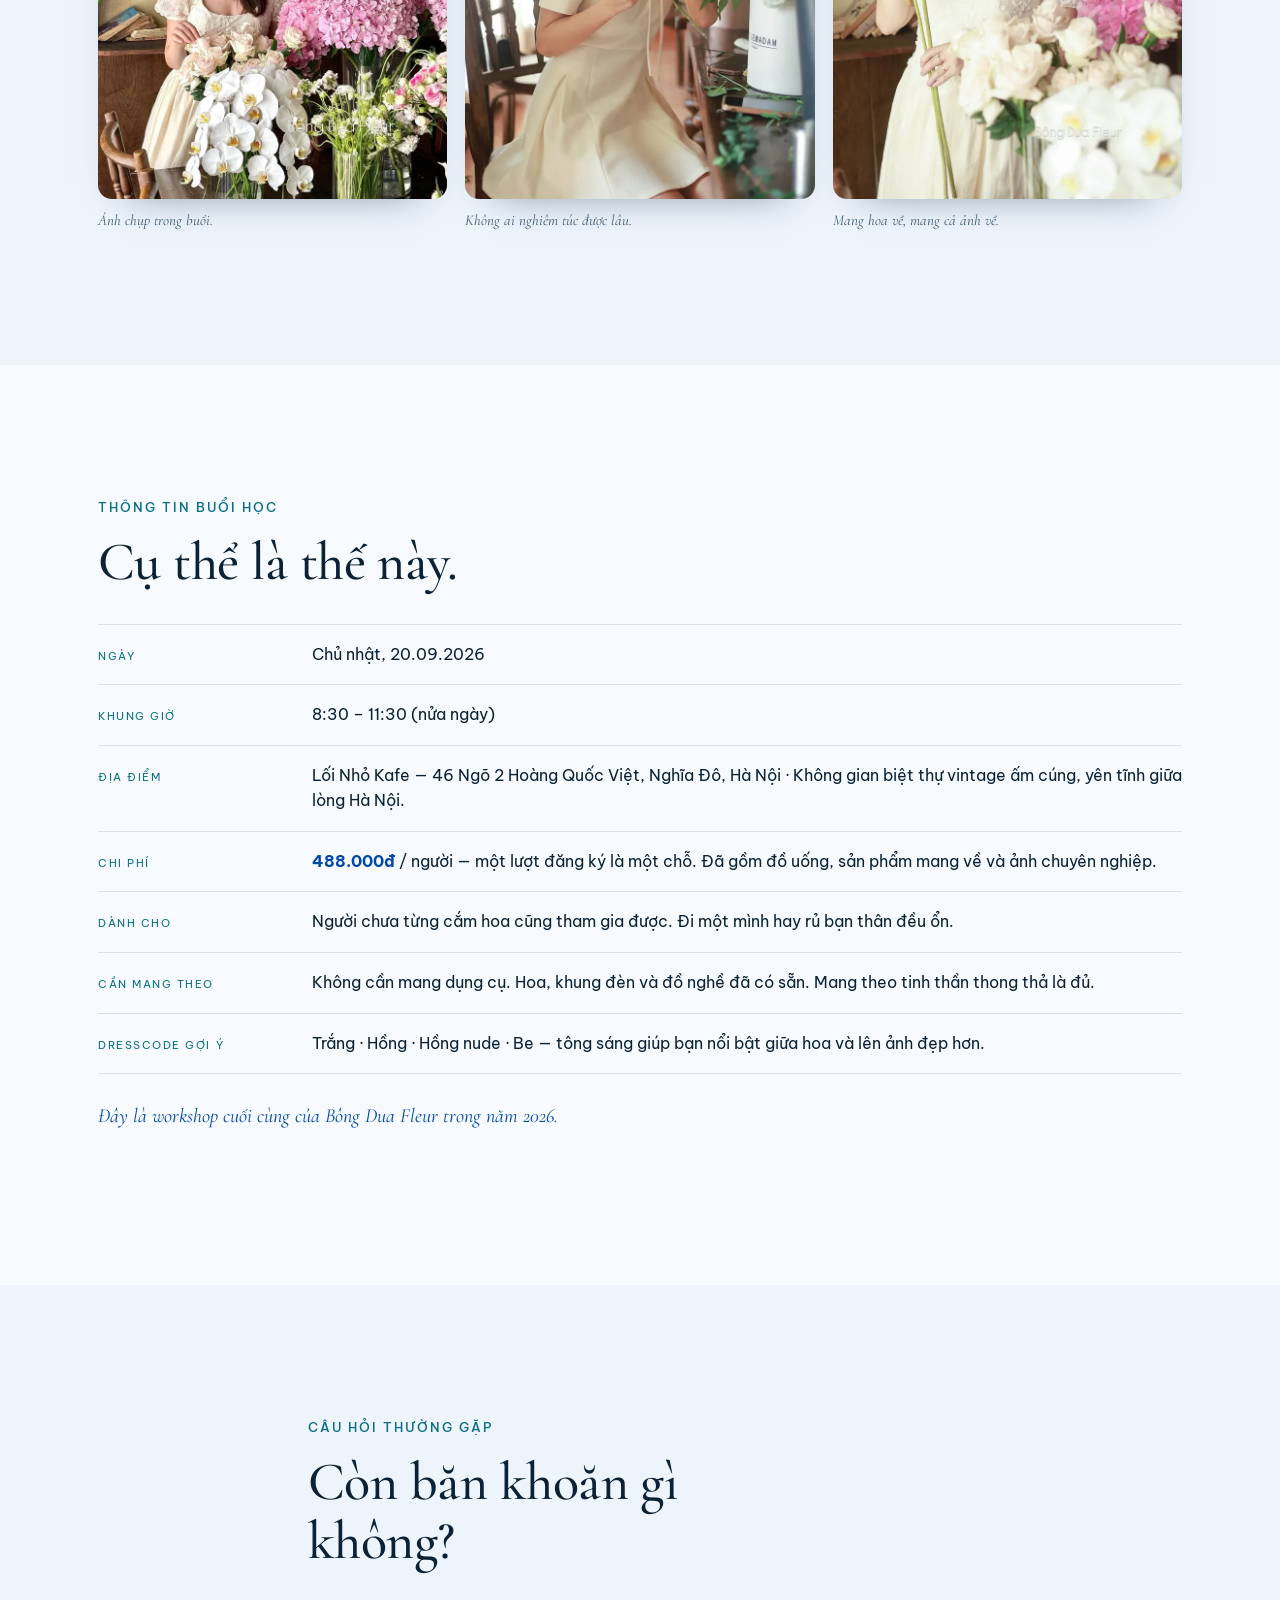
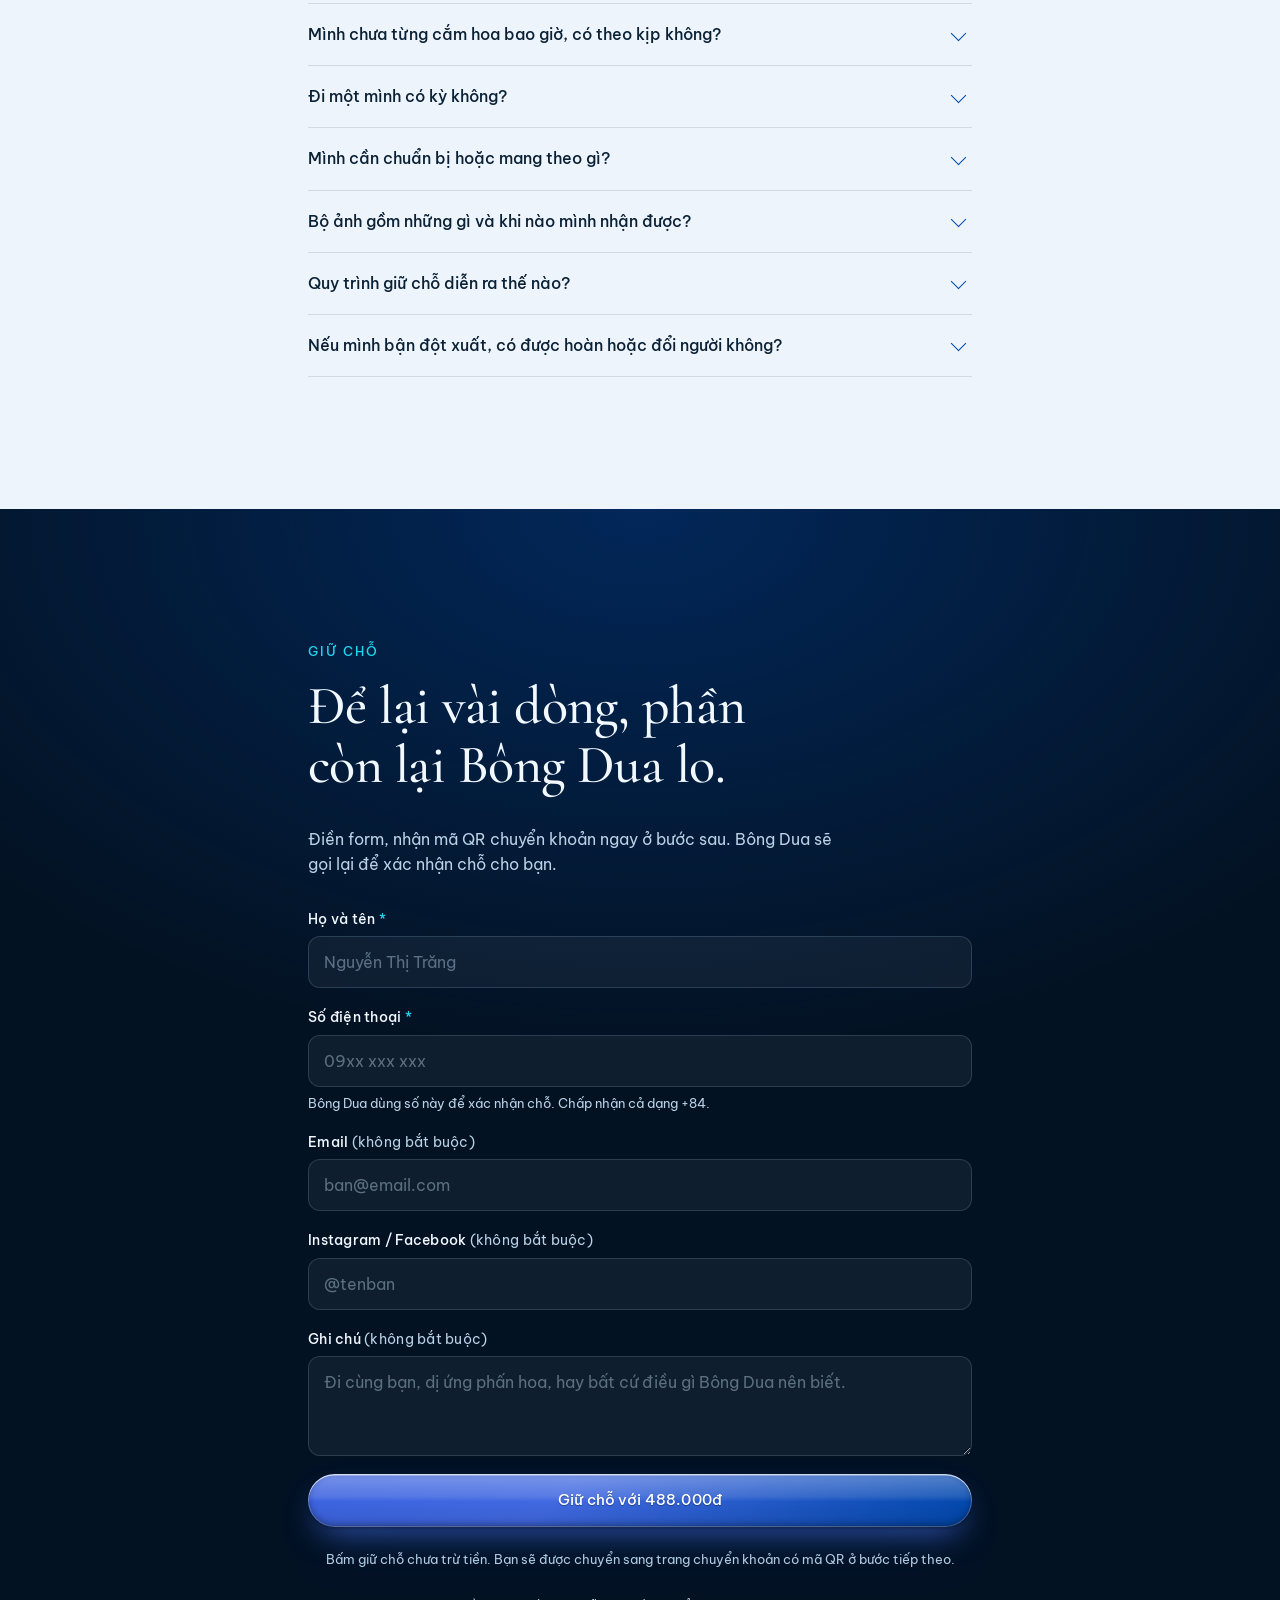
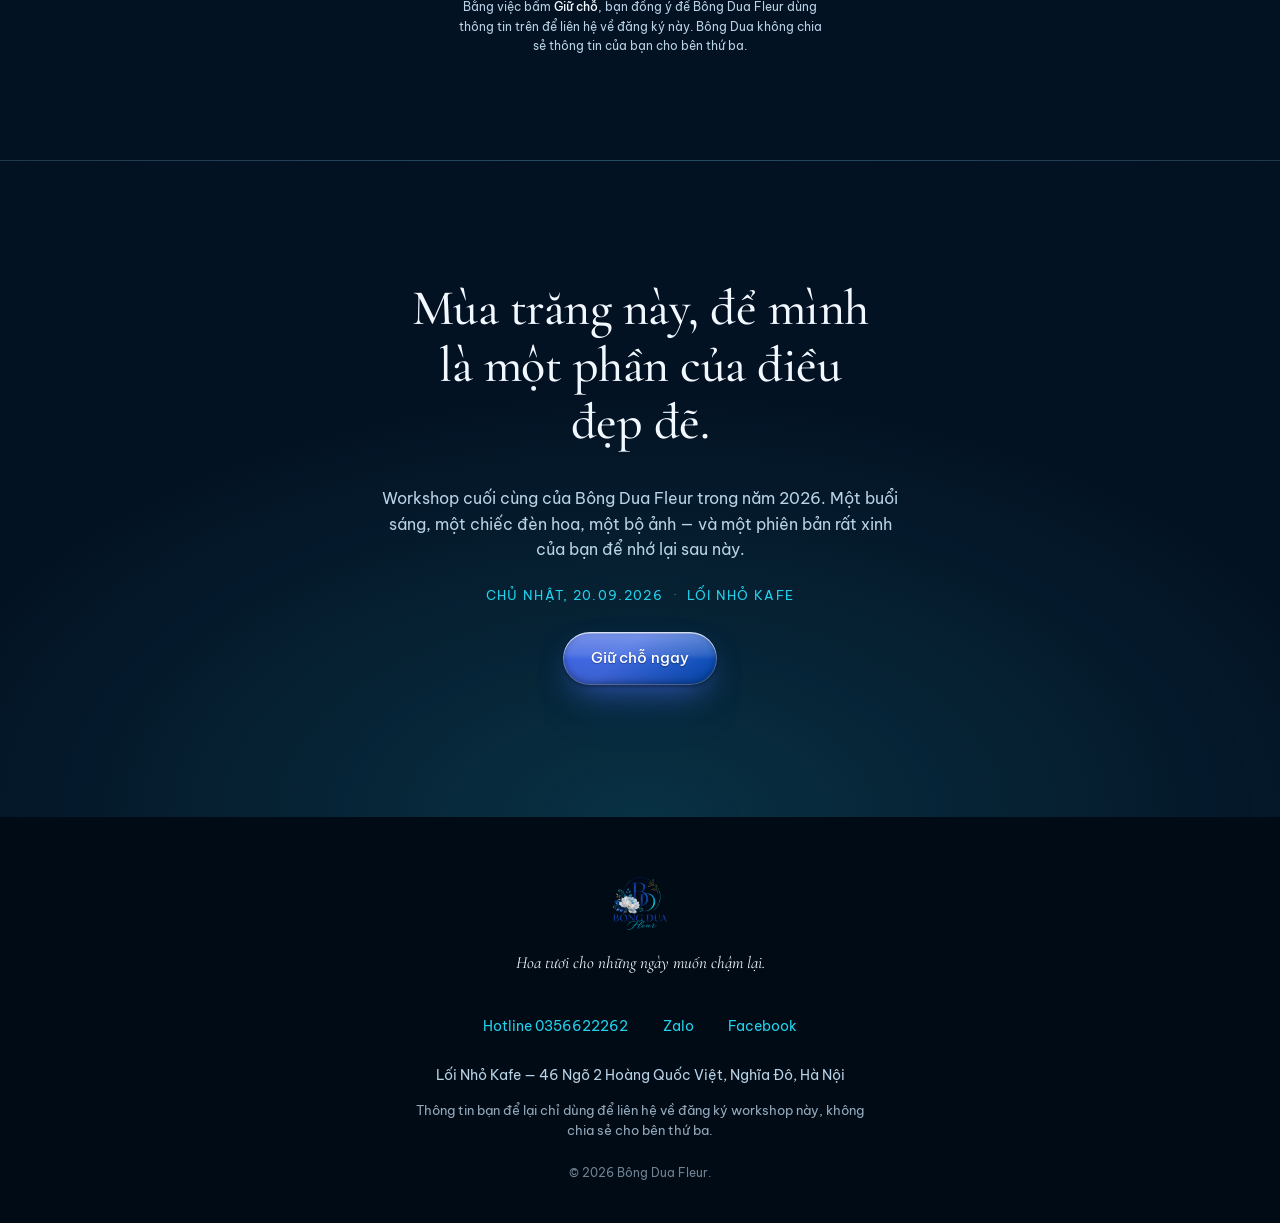
==== commit dabe8bdb: "Bỏ 2 ảnh gallery, đổi chức danh, thẻ kính cho câu trích của chị Thư Phạm - Gỡ ảnh sen cận cảnh và ản" ====
--- a/index.html
+++ b/index.html
@@ -104,15 +104,16 @@
       <figure class="founder__fig">
         <picture>
           <source type="image/webp" sizes="(min-width: 900px) 38vw, 78vw" srcset="assets/img/founder-720.webp 720w, assets/img/founder-1320.webp 1320w">
-          <img src="assets/img/founder-720.jpg" width="1320" height="1980" loading="lazy" decoding="async" sizes="(min-width: 900px) 38vw, 78vw" srcset="assets/img/founder-720.jpg 720w, assets/img/founder-1320.jpg 1320w" alt="Người sáng lập Bông Dua Fleur, mặc áo sơ mi trắng, đứng mỉm cười bên kệ sách và bình hoa hồng trắng trong không gian workshop.">
+          <img src="assets/img/founder-720.jpg" width="1320" height="1980" loading="lazy" decoding="async" sizes="(min-width: 900px) 38vw, 78vw" srcset="assets/img/founder-720.jpg 720w, assets/img/founder-1320.jpg 1320w" alt="Chủ shop Bông Dua Fleur, mặc áo sơ mi trắng, đứng mỉm cười bên kệ sách và bình hoa hồng trắng trong không gian workshop.">
         </picture>
       </figure>
 
       <div class="founder__text">
         <p class="eyebrow eyebrow--dark">Người hướng dẫn cắm hoa</p>
         <h2 class="section-title" id="founder-title">Người sẽ cầm tay bạn qua từng nhành hoa.</h2>
-        <p class="founder__name" data-cfg="founder.line">Người sáng lập Bông Dua Fleur</p>
+        <p class="founder__name" data-cfg="founder.line">Chủ shop Bông Dua Fleur</p>
         <blockquote class="founder__quote">
+          <span class="founder__mark" aria-hidden="true">”</span>
           <p>“Mình gặp rất nhiều bạn mở đầu bằng câu <em>em vụng lắm chị ạ</em>. Đến cuối buổi thì ai cũng cầm tác phẩm của mình lên chụp ảnh. Hoá ra không phải khéo tay, chỉ là chưa ai chỉ cho mình bắt đầu từ đâu thôi.”</p>
         </blockquote>
         <p>Bông Dua Fleur làm workshop theo nhóm nhỏ để có thể ngồi xuống cạnh từng người. Bạn sẽ không bị bỏ lại giữa một lớp học đông, và cũng không bị so sánh với ai cả.</p>
@@ -293,24 +294,6 @@
     <li class="gallery__item">
       <figure>
         <picture>
-          <source type="image/webp" sizes="(min-width: 900px) 30vw, 92vw" srcset="assets/img/gallery-sen-can-720.webp 720w, assets/img/gallery-sen-can-1440.webp 1440w">
-          <img src="assets/img/gallery-sen-can-720.jpg" width="1614" height="1074" loading="lazy" decoding="async" sizes="(min-width: 900px) 30vw, 92vw" srcset="assets/img/gallery-sen-can-720.jpg 720w, assets/img/gallery-sen-can-1440.jpg 1440w" alt="Cận cảnh một bông sen hồng phớt đang nở giữa những đài sen xanh.">
-        </picture>
-        <figcaption>Hoa của ngày hôm đó.</figcaption>
-      </figure>
-    </li>
-    <li class="gallery__item gallery__item--wide">
-      <figure>
-        <picture>
-          <source type="image/webp" sizes="(min-width: 900px) 58vw, 92vw" srcset="assets/img/gallery-tieng-cuoi-720.webp 720w, assets/img/gallery-tieng-cuoi-1440.webp 1440w">
-          <img src="assets/img/gallery-tieng-cuoi-720.jpg" width="1614" height="1074" loading="lazy" decoding="async" sizes="(min-width: 900px) 58vw, 92vw" srcset="assets/img/gallery-tieng-cuoi-720.jpg 720w, assets/img/gallery-tieng-cuoi-1440.jpg 1440w" alt="Ba người tham dự ngồi cạnh nhau bên bàn hoa, đang nói chuyện và cười.">
-        </picture>
-        <figcaption>Đi một mình rồi về cùng vài người quen.</figcaption>
-      </figure>
-    </li>
-    <li class="gallery__item">
-      <figure>
-        <picture>
           <source type="image/webp" sizes="(min-width: 900px) 30vw, 92vw" srcset="assets/img/gallery-nang-sen-720.webp 720w, assets/img/gallery-nang-sen-1440.webp 1440w">
           <img src="assets/img/gallery-nang-sen-720.jpg" width="1536" height="2048" loading="lazy" decoding="async" sizes="(min-width: 900px) 30vw, 92vw" srcset="assets/img/gallery-nang-sen-720.jpg 720w, assets/img/gallery-nang-sen-1440.jpg 1440w" alt="Một cô gái cầm bông sen dài, đứng trước bình lan trắng và cẩm tú cầu hồng.">
         </picture>
--- a/assets/css/styles.css
+++ b/assets/css/styles.css
@@ -806,13 +806,36 @@
   font-family: var(--f-display); font-style: italic; font-size: 15px;
 }
 @media (min-width: 760px) {
+  /* Còn 4 ảnh: ảnh nhóm chiếm trọn hàng trên, 3 ảnh dọc xếp đều hàng dưới.
+     Trước đây ảnh ngang chỉ chiếm 4/6 cột — bỏ 2 ảnh là lưới thủng một ô. */
   .gallery__grid { grid-template-columns: repeat(6, 1fr); gap: 18px; }
   .gallery__item { grid-column: span 2; }
-  .gallery__item--wide { grid-column: span 4; }
+  .gallery__item--wide { grid-column: span 6; }
+  .gallery__item--wide img { aspect-ratio: 16 / 7; }
 }
 
 /* ---------------------------------------------------------------- FOUNDER */
-.founder { background: var(--pearl); padding: var(--sec) 0; }
+/* Nền phần này cố ý có hai vệt màu rất nhạt. Không phải để trang trí: thẻ kính
+   bên dưới dùng backdrop-filter, mà kính đặt trên một mảng màu phẳng thì chẳng
+   khác gì một hộp trắng. Có vệt màu phía sau thì mới thấy được độ mờ và khúc xạ
+   — đó chính là thứ làm nên cảm giác "kính" của iOS. Màu lấy đúng royal/aqua
+   của thương hiệu nên không lạc tông. */
+.founder {
+  position: relative;
+  background: var(--pearl);
+  padding: var(--sec) 0;
+  overflow: hidden;
+  isolation: isolate;
+}
+.founder::before {
+  content: '';
+  position: absolute; z-index: -1; inset: 0;
+  background:
+    radial-gradient(46% 40% at 78% 22%, rgba(65, 105, 225, .16) 0%, rgba(65, 105, 225, 0) 70%),
+    radial-gradient(40% 38% at 92% 68%, rgba(34, 211, 238, .16) 0%, rgba(34, 211, 238, 0) 72%),
+    radial-gradient(30% 30% at 58% 92%, rgba(0, 71, 171, .10) 0%, rgba(0, 71, 171, 0) 70%);
+  pointer-events: none;
+}
 .founder__grid { display: grid; gap: 30px; }
 .founder__fig { margin: 0; max-width: 340px; }
 .founder__fig img {
@@ -825,11 +848,58 @@
   font-size: 13px; letter-spacing: .1em; text-transform: uppercase;
   color: var(--aqua-deep); margin-bottom: 1.2em;
 }
-.founder__quote { margin: 0 0 1.4em; padding-left: 18px; border-left: 2px solid var(--royal); }
+/* Thẻ kính kiểu iOS, nhưng chỉnh về đúng tông xanh của trang:
+   - nền trắng trong mờ pha một chút xanh royal, không phải trắng thuần
+   - backdrop-filter blur + saturate: saturate mới là thứ làm màu phía sau
+     "ngấm" qua kính, thiếu nó thì chỉ là một hộp mờ đục
+   - viền trong sáng ở mép trên + viền hairline quanh thân, giống cách iOS
+     bắt sáng ở cạnh trên của vật liệu
+   - bóng đổ mềm và rộng để thẻ nổi khỏi mặt nền */
+.founder__quote {
+  position: relative;
+  margin: 0 0 1.6em;
+  padding: 24px 26px 26px;
+  border-radius: 26px;
+  background:
+    linear-gradient(155deg, rgba(255, 255, 255, .78) 0%, rgba(240, 246, 255, .58) 100%);
+  -webkit-backdrop-filter: blur(20px) saturate(1.6);
+          backdrop-filter: blur(20px) saturate(1.6);
+  box-shadow:
+    inset 0 1.5px 0 rgba(255, 255, 255, .95),
+    inset 0 0 0 1px rgba(65, 105, 225, .13),
+    0 1px 2px rgba(11, 33, 53, .06),
+    0 22px 44px -26px rgba(11, 33, 53, .40),
+    0 40px 70px -50px rgba(0, 71, 171, .5);
+}
 .founder__quote p {
+  position: relative;
   font-family: var(--f-display); font-style: italic;
-  font-size: clamp(19px, 4.6vw, 25px); line-height: 1.4;
+  font-size: clamp(19px, 4.6vw, 25px); line-height: 1.44;
   color: var(--ink); margin: 0;
+}
+/* Dấu ngoặc kép chìm phía sau chữ, chỉ đủ thấy để biết đây là lời kể */
+.founder__mark {
+  position: absolute;
+  top: -2px; right: 18px;
+  font-family: var(--f-display);
+  font-size: 92px; line-height: 1;
+  color: var(--royal);
+  opacity: .13;
+  pointer-events: none;
+  user-select: none;
+}
+
+/* Máy không hỗ trợ backdrop-filter (Firefox cũ, một số webview) thì lớp mờ
+   không chạy -> tăng độ đục để thẻ vẫn ra hình khối, không thành ô trong suốt. */
+@supports not ((-webkit-backdrop-filter: blur(1px)) or (backdrop-filter: blur(1px))) {
+  .founder__quote {
+    background: linear-gradient(155deg, rgba(255, 255, 255, .96) 0%, rgba(238, 245, 255, .92) 100%);
+  }
+}
+
+@media (min-width: 620px) {
+  .founder__quote { padding: 28px 32px 30px; border-radius: 28px; }
+  .founder__mark { font-size: 112px; right: 24px; }
 }
 .founder__text > p:not(.eyebrow):not(.founder__name) { color: var(--ink-soft); font-size: 15.5px; max-width: 46ch; }
 @media (min-width: 900px) {
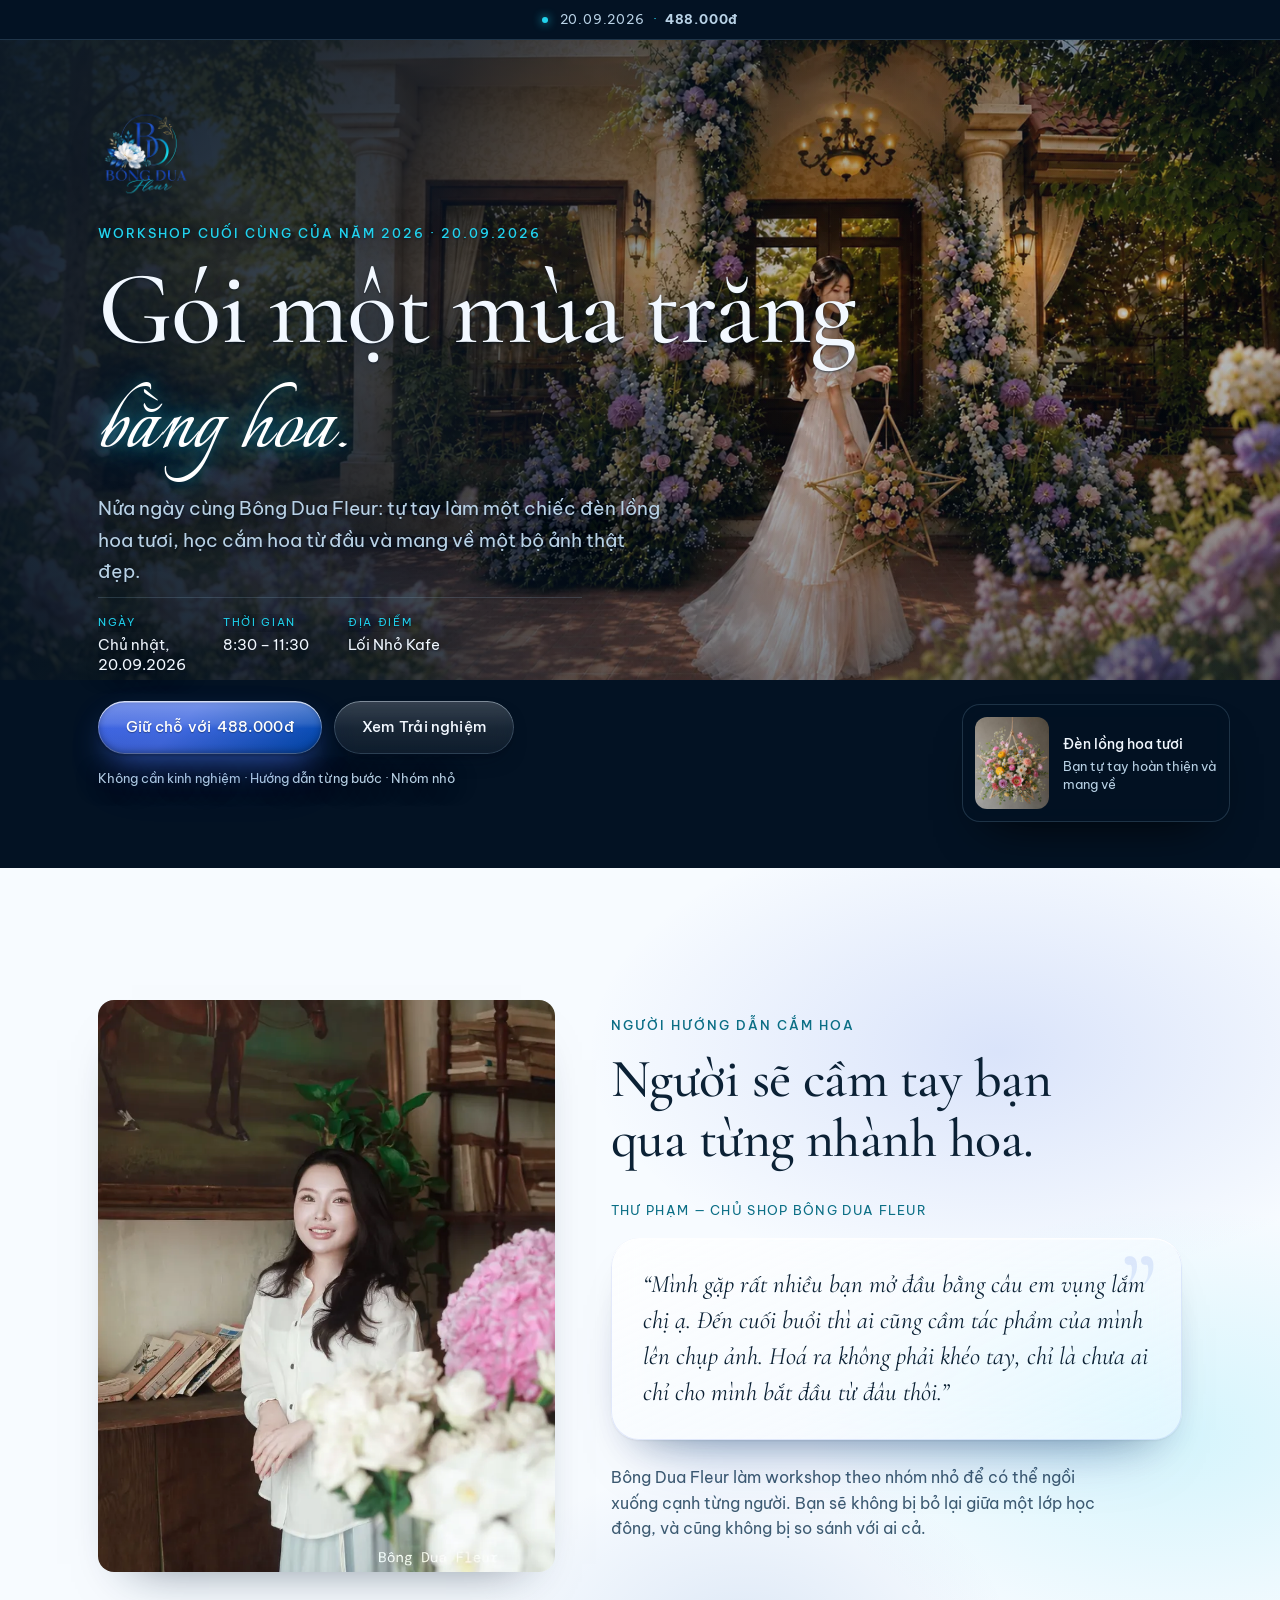
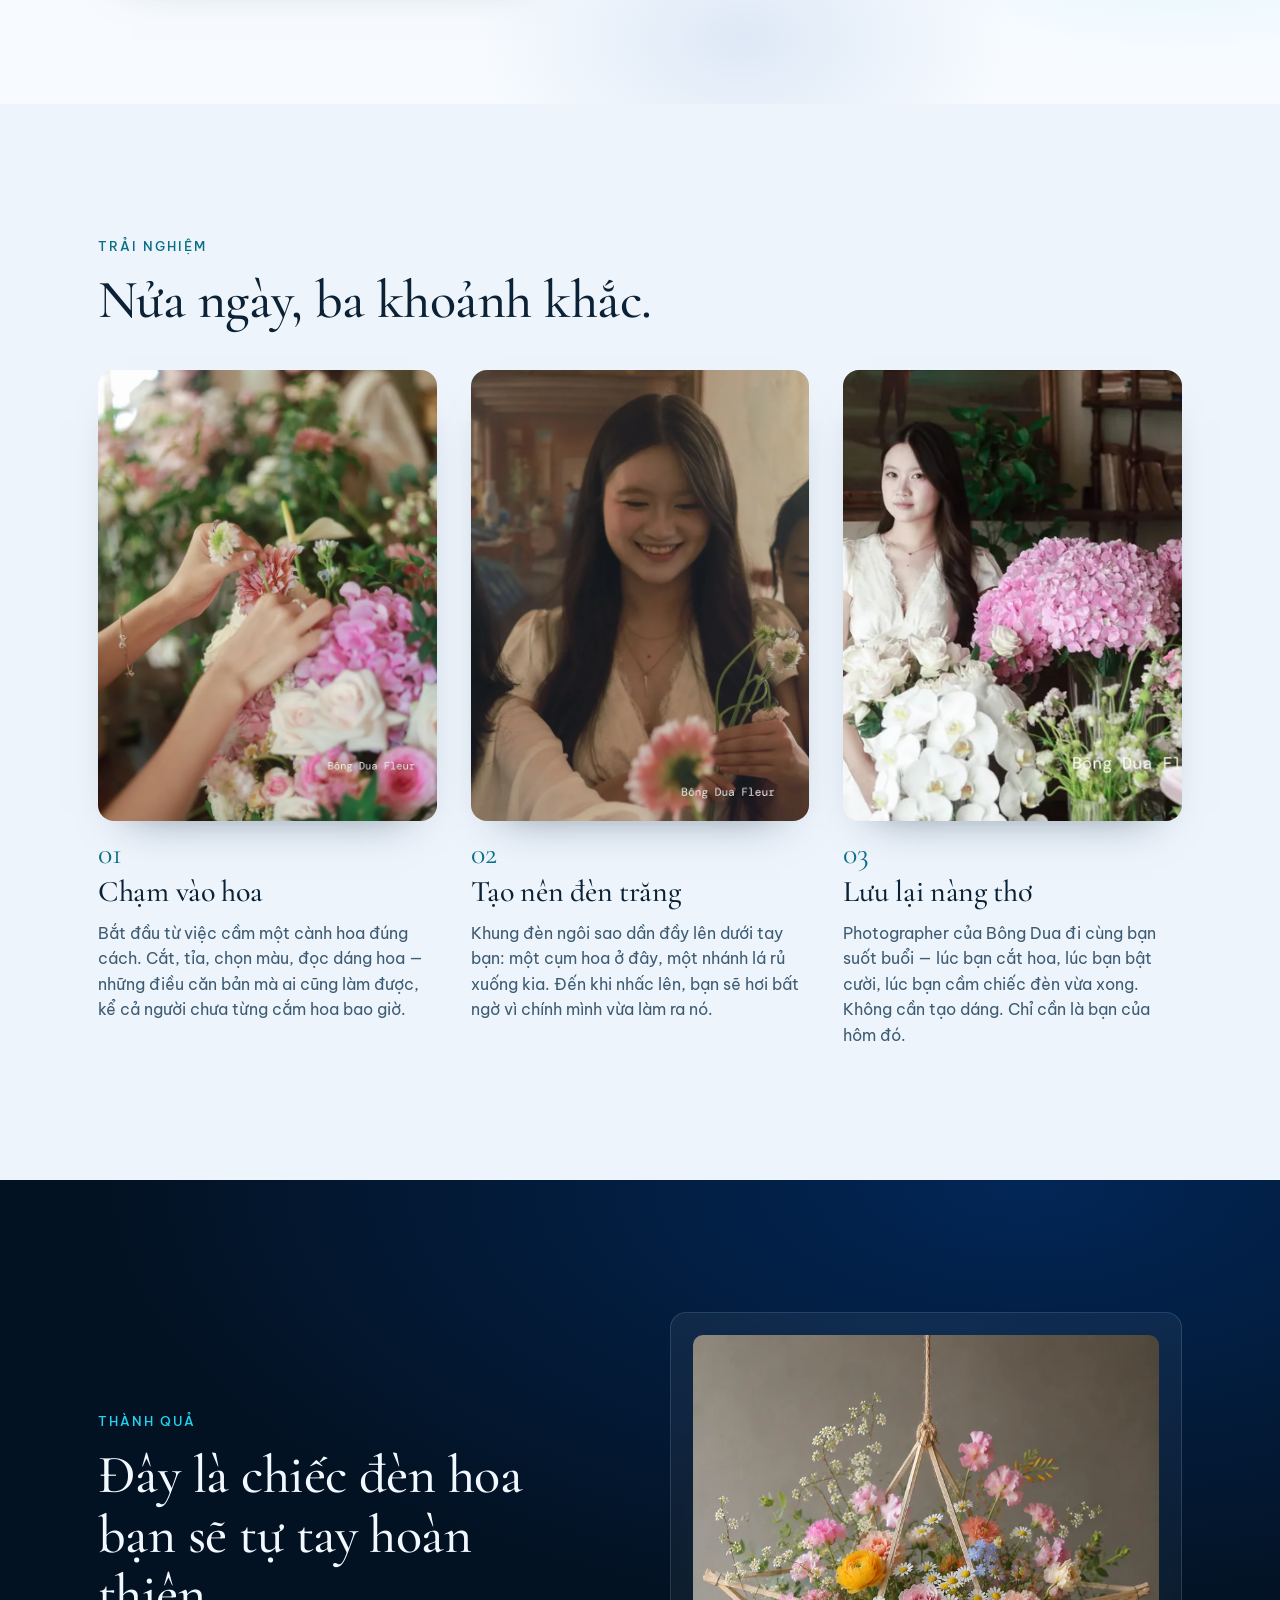
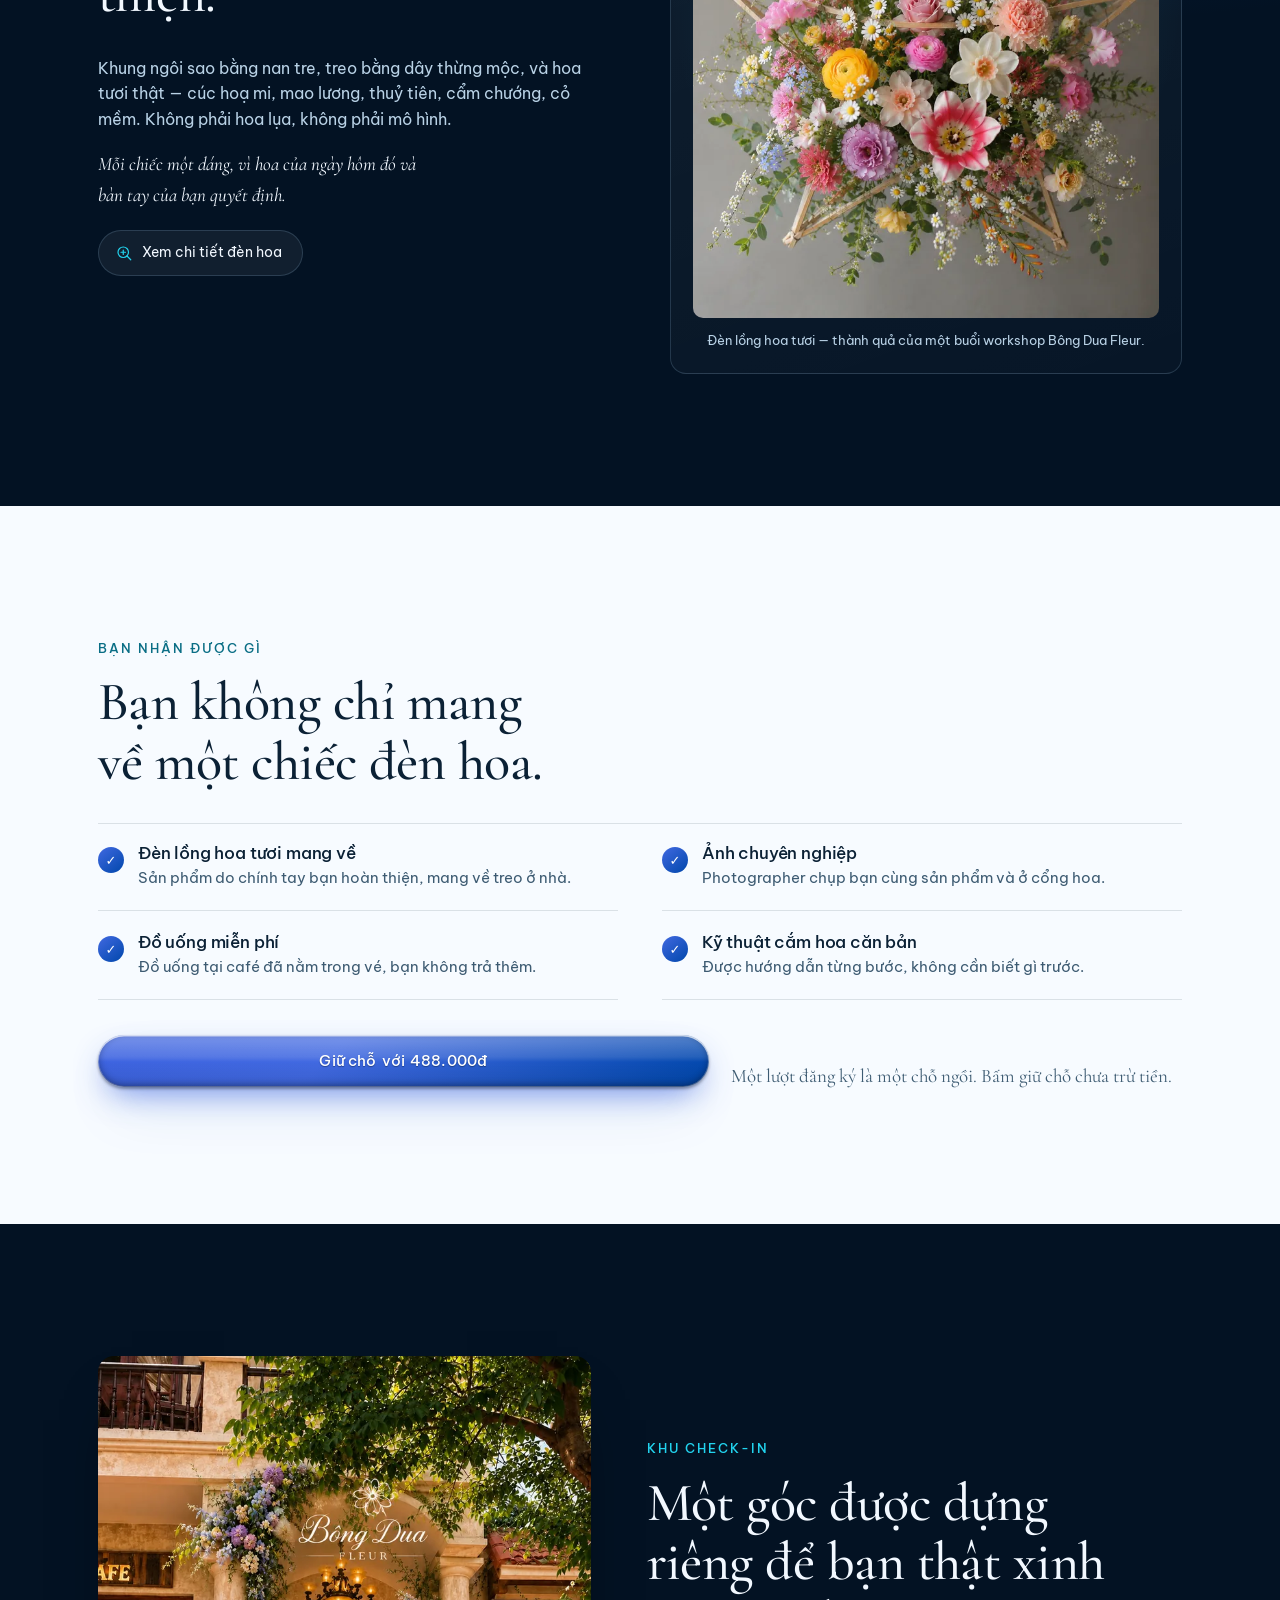
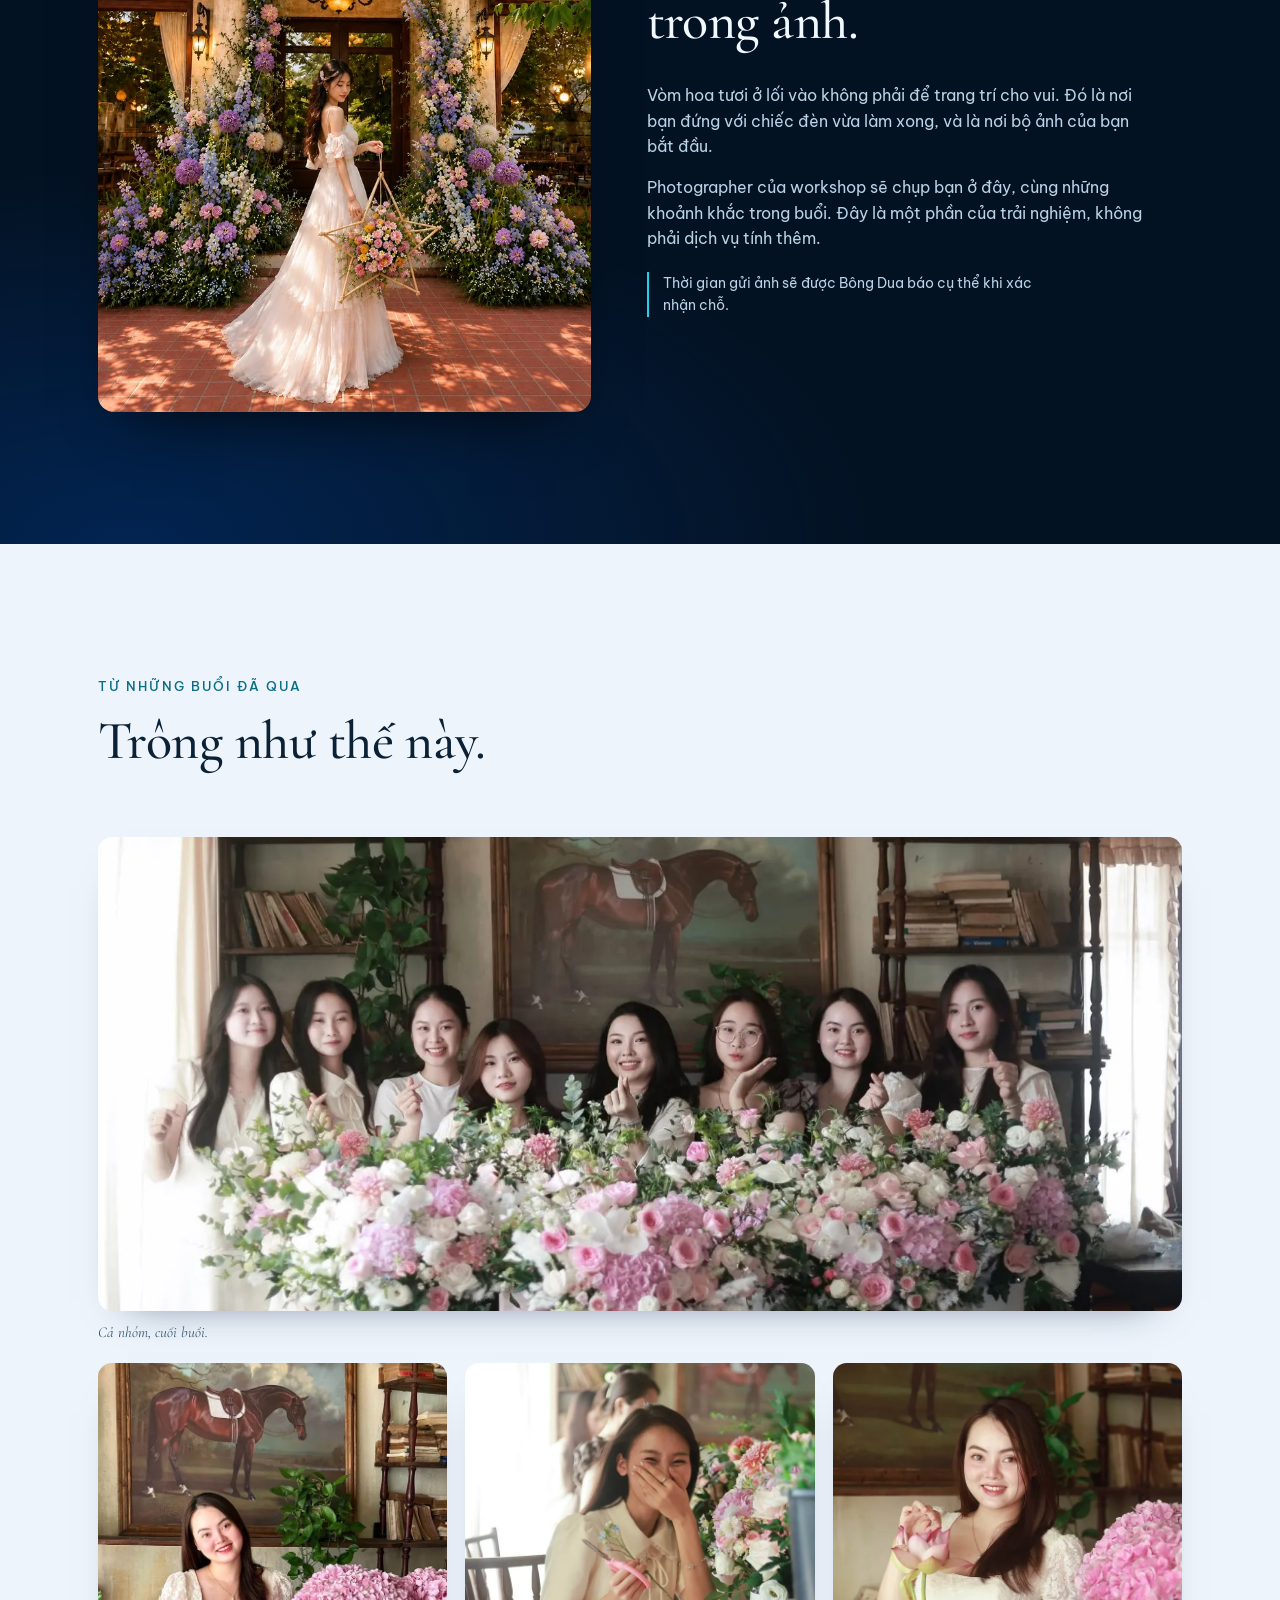
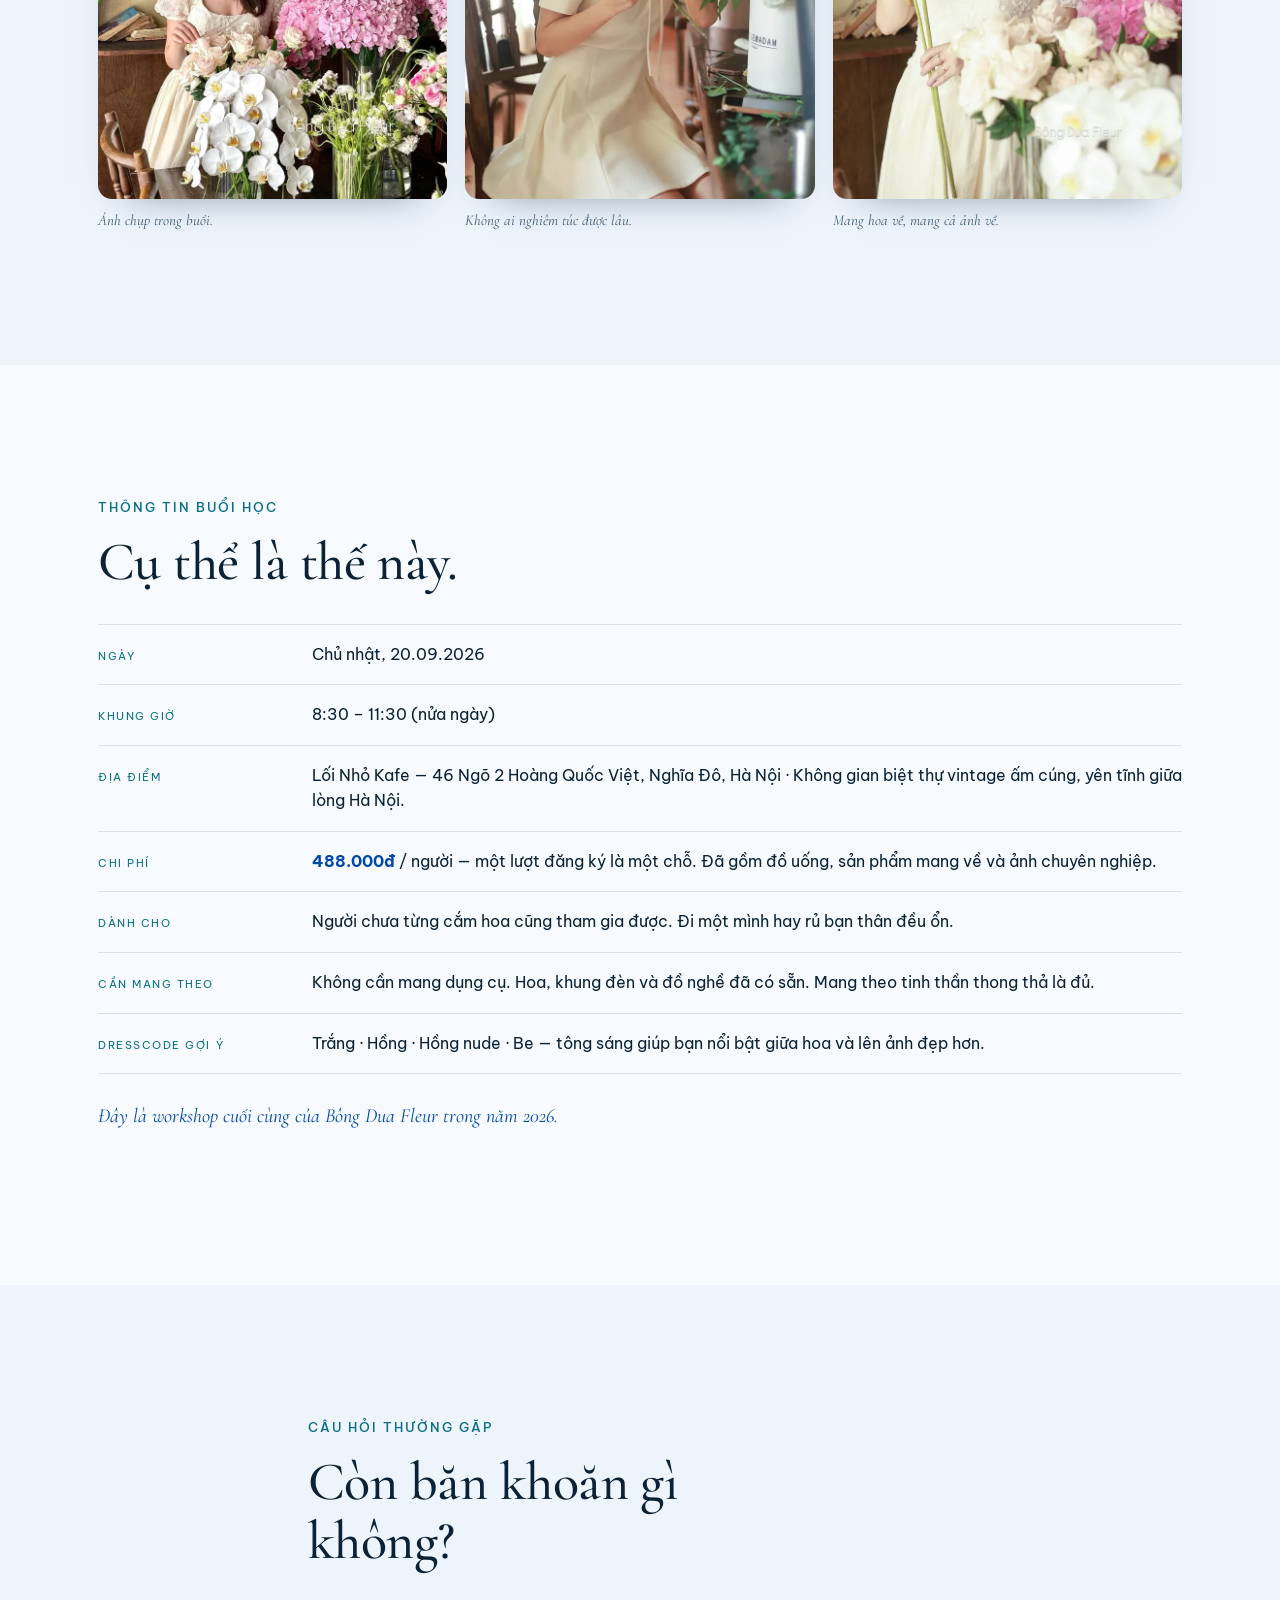
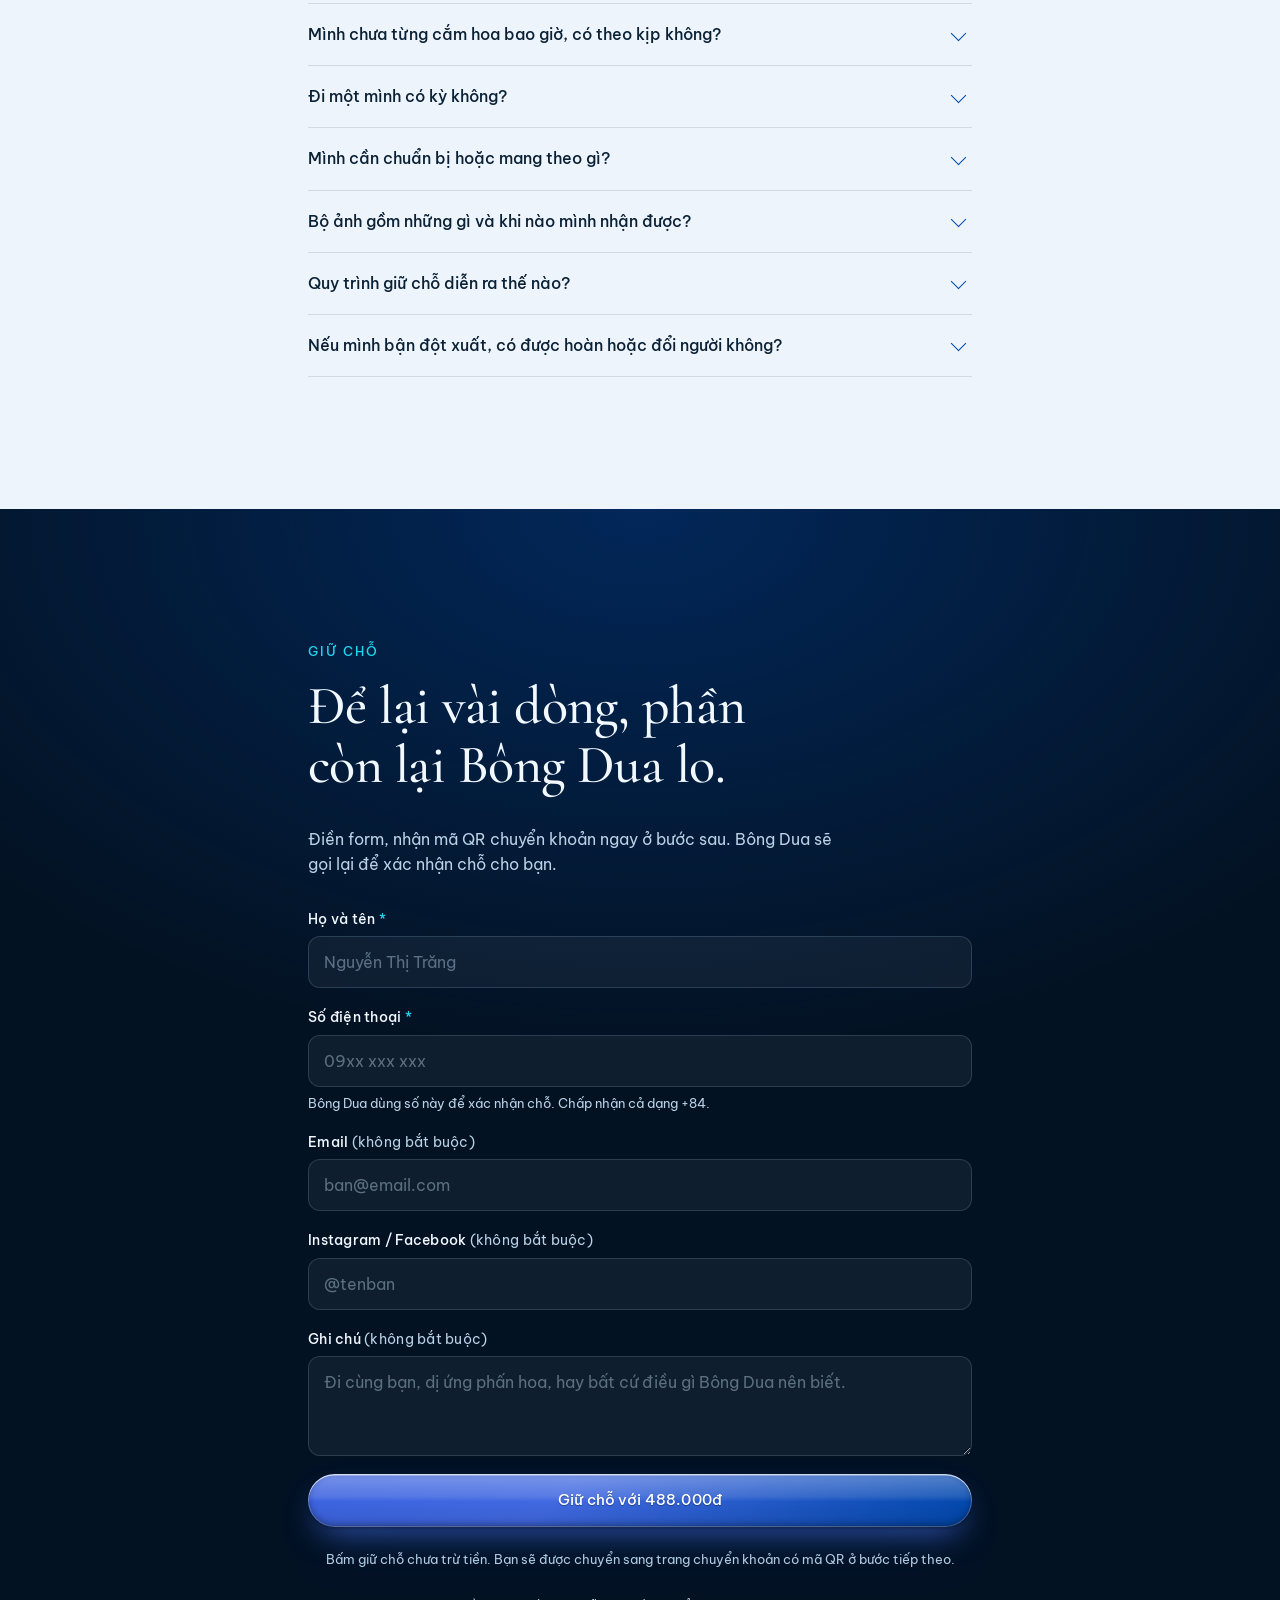
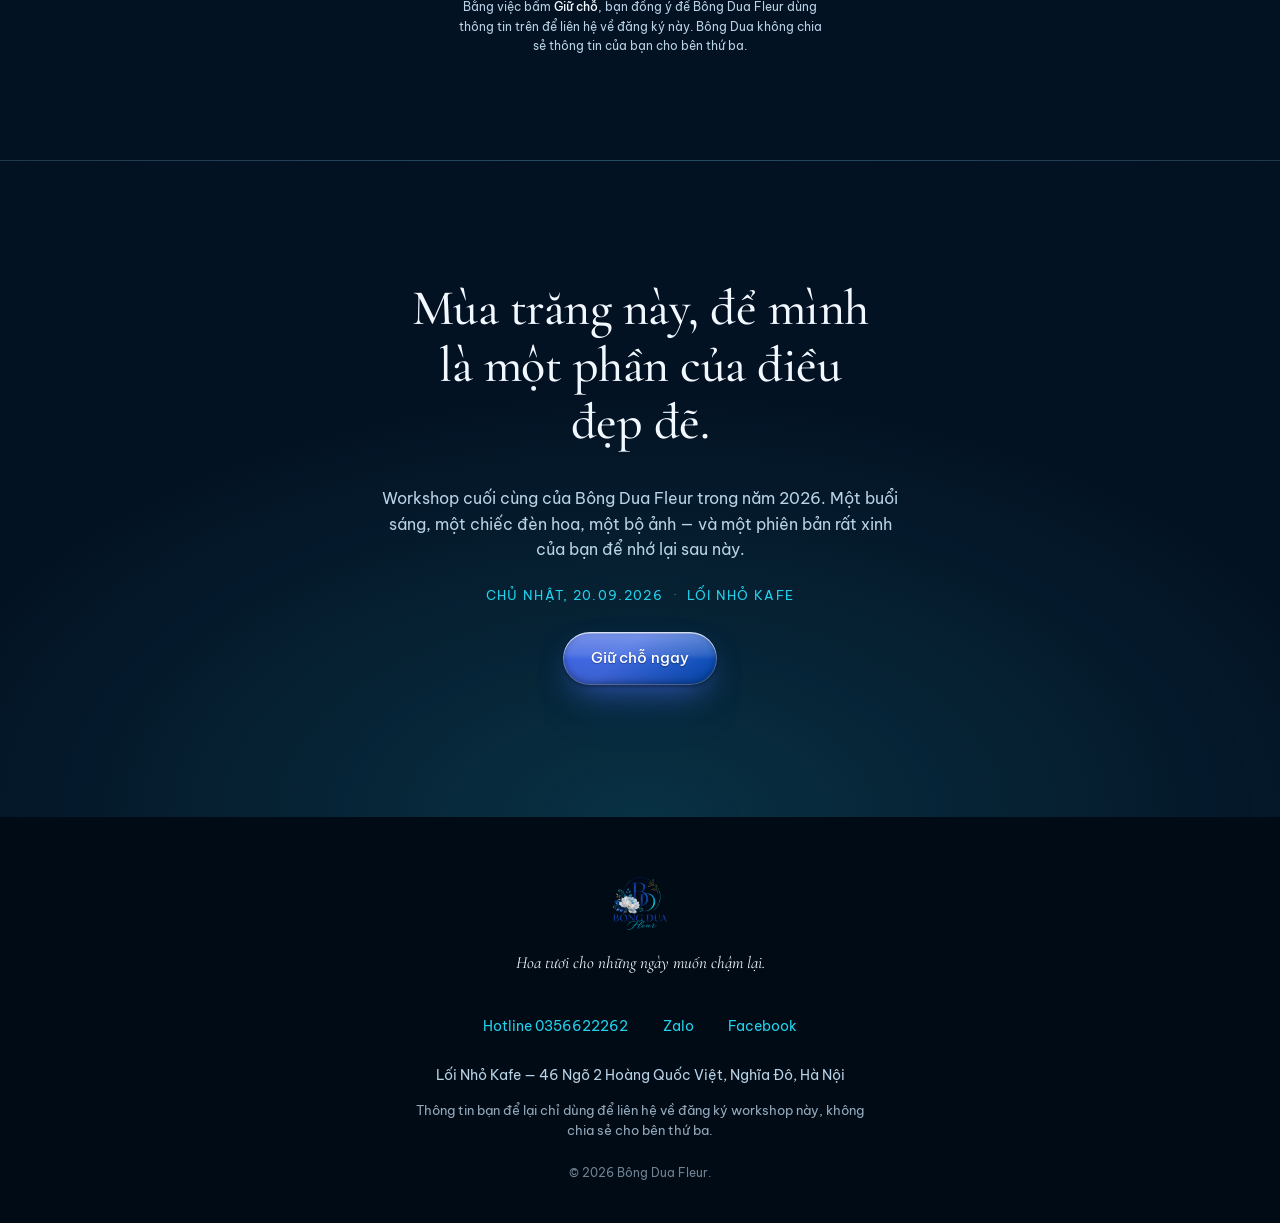
==== commit 6fa0e000: "Thẻ ưu đãi ở banner: kính mờ thật, giá phát sáng, thêm hàng quyền lợi - Banner là chỗ DUY NHẤT trên " ====
--- a/index.html
+++ b/index.html
@@ -69,7 +69,7 @@
 
     <h1 class="hero__title">Gói một mùa trăng<br><em>bằng hoa.</em></h1>
 
-    <p class="hero__sub">Nửa ngày cùng Bông Dua Fleur để tự tay làm một chiếc đèn lồng hoa tươi, học cách cắm hoa từ những điều căn bản và lưu lại một bộ ảnh thật đẹp của riêng bạn.</p>
+    <p class="hero__sub">Nửa ngày cùng Bông Dua Fleur: tự tay làm một chiếc đèn lồng hoa tươi, học cắm hoa từ đầu và mang về một bộ ảnh thật đẹp.</p>
 
     <dl class="hero__facts">
       <div><dt>Ngày</dt><dd data-cfg="event.dateLabel">Chủ nhật, 20.09.2026</dd></div>
@@ -77,13 +77,14 @@
       <div><dt>Địa điểm</dt><dd data-cfg="hero.place">Café tại Hà Nội</dd></div>
     </dl>
 
+    <div data-offer="slim"></div>
+
     <div class="hero__cta">
       <a class="btn btn--primary btn--glow" href="#dang-ky" data-track="hero_cta_click">Giữ chỗ<span class="wide-only"> với</span> <span data-cfg="event.priceLabel">488.000đ</span></a>
       <a class="btn btn--ghost" href="#trai-nghiem"><span class="wide-only">Xem </span>Trải nghiệm</a>
     </div>
 
-    <div data-offer="slim"></div>
-    <p class="hero__reassure">Đồ uống miễn phí <span aria-hidden="true">·</span> Sản phẩm mang về <span aria-hidden="true">·</span> Ảnh chuyên nghiệp</p>
+    <p class="hero__reassure">Không cần kinh nghiệm <span aria-hidden="true">·</span> Hướng dẫn từng bước <span aria-hidden="true">·</span> Nhóm nhỏ</p>
   </div>
 
   <!-- Chip thành quả: để khách hiểu ngay buổi này làm ra cái gì. Chỉ hiện từ
--- a/assets/css/styles.css
+++ b/assets/css/styles.css
@@ -319,7 +319,14 @@
   letter-spacing: -.02em;
   color: #fff;
   font-variant-numeric: tabular-nums;
-  text-shadow: 0 0 26px rgba(34, 211, 238, .35);
+  /* Quầng sáng quanh con số — đây là thứ mắt phải dừng lại đầu tiên trong
+     cả khối. Ba lớp loang dần, cộng một bóng tối mảnh để chữ vẫn tách khỏi
+     nền kính khi phía sau rơi vào vùng ảnh sáng. */
+  text-shadow:
+    0 0 14px rgba(255, 255, 255, .45),
+    0 0 34px rgba(34, 211, 238, .55),
+    0 0 64px rgba(65, 105, 225, .40),
+    0 2px 5px rgba(2, 12, 26, .6);
 }
 .offer__unit { font-size: 14px; color: var(--snow-soft); }
 
@@ -350,28 +357,102 @@
   100% { box-shadow: 0 0 0 0 rgba(34, 211, 238, 0); }
 }
 
+/* --- Hàng quyền lợi trong thẻ --- */
+.offer__perks {
+  display: flex; flex-wrap: wrap;
+  gap: 6px 14px;
+  margin: 0;
+  padding-top: 12px;
+  border-top: 1px solid rgba(160, 205, 235, .16);
+  list-style: none;
+}
+.offer__perks li {
+  display: flex; align-items: center; gap: 6px;
+  font-size: 12.5px; line-height: 1.35;
+  color: var(--snow);
+}
+.offer__tick {
+  flex: 0 0 auto;
+  position: relative;
+  width: 15px; height: 15px; border-radius: 50%;
+  background: linear-gradient(135deg, #7BEBFB 0%, var(--aqua) 100%);
+}
+.offer__tick::before {
+  content: '';
+  position: absolute; left: 50%; top: 46%;
+  width: 3.5px; height: 7px;
+  border: solid #04161F;
+  border-width: 0 1.7px 1.7px 0;
+  transform: translate(-50%, -50%) rotate(45deg);
+}
+
+/* Đếm ngược dạng viên pill, dùng ở bản gọn — nằm cạnh giá cho đỡ tốn dòng */
+.offer__deadline--pill {
+  padding: 5px 12px 5px 10px;
+  border-radius: 999px;
+  border: 1px solid rgba(34, 211, 238, .42);
+  background: rgba(34, 211, 238, .12);
+  align-self: center;
+}
+
 /* --- Bản gọn dùng ở banner ---
    Ở đây chiều cao là tài nguyên quý: mỗi pixel thêm vào là nút "Giữ chỗ" tiến
    gần hơn tới mép dưới màn hình. Nên bản này gộp tất cả thành một khối phẳng,
    bỏ đường kẻ ngang, cho hạn chót nằm cùng hàng với giá. */
+/* Bản gọn ở banner là chỗ DUY NHẤT trên trang mà kính mờ có ý nghĩa thật:
+   phía sau nó là ảnh banner. Nền để trong mờ thay vì đặc, thêm blur +
+   saturate -> màu hoa và ánh đèn phía sau ngấm qua thẻ, thẻ hoà vào ảnh chứ
+   không phải một khối navy dán đè lên. Ở các thẻ khác (đặt trên nền phẳng)
+   vẫn giữ nền đặc, vì kính đặt trên mảng màu phẳng chỉ ra một hộp đục. */
 .offer--slim {
   display: flex; flex-wrap: wrap; align-items: baseline;
-  gap: 4px 12px;
-  padding: 10px 14px 11px;
-  border-radius: 14px;
-  margin-bottom: 14px;
-}
-.offer--slim .offer__top { width: 100%; margin-bottom: 2px; gap: 6px 8px; }
-.offer--slim .offer__pct { padding: 2px 9px; font-size: 11.5px; }
+  gap: 6px 12px;
+  padding: 12px 15px 13px;
+  border-radius: 18px;
+  margin-bottom: 12px;
+  background:
+    radial-gradient(130% 120% at 0% 0%, rgba(0, 71, 171, .40) 0%, rgba(6, 27, 49, 0) 66%),
+    linear-gradient(158deg, rgba(10, 44, 82, .55) 0%, rgba(4, 18, 34, .68) 100%);
+  -webkit-backdrop-filter: blur(22px) saturate(1.5);
+          backdrop-filter: blur(22px) saturate(1.5);
+  box-shadow:
+    inset 0 1.5px 0 rgba(255, 255, 255, .22),
+    0 2px 4px rgba(2, 12, 26, .35),
+    0 20px 46px -24px rgba(0, 0, 0, .9);
+}
+/* Không có backdrop-filter -> tăng độ đục để chữ vẫn đọc được trên ảnh */
+@supports not ((-webkit-backdrop-filter: blur(1px)) or (backdrop-filter: blur(1px))) {
+  .offer--slim {
+    background:
+      radial-gradient(130% 120% at 0% 0%, rgba(0, 71, 171, .5) 0%, rgba(6, 27, 49, 0) 66%),
+      linear-gradient(158deg, rgba(8, 36, 68, .92) 0%, rgba(3, 15, 29, .95) 100%);
+  }
+}
+.offer--slim .offer__top { width: 100%; margin-bottom: 4px; gap: 6px 8px; }
+.offer--slim .offer__pct { padding: 3px 10px; font-size: 12.5px; }
 .offer--slim .offer__label { font-size: 10.5px; letter-spacing: .08em; }
-.offer--slim .offer__prices { margin-bottom: 0; gap: 0 8px; }
-.offer--slim .offer__old { font-size: 13.5px; }
-.offer--slim .offer__new { font-size: clamp(25px, 6.6vw, 30px); }
+.offer--slim .offer__prices {
+  width: 100%; margin-bottom: 0; gap: 4px 10px; align-items: center;
+}
+.offer--slim .offer__old { font-size: 14.5px; }
+.offer--slim .offer__new { font-size: clamp(31px, 8.4vw, 38px); }
 .offer--slim .offer__unit { display: none; }
 .offer--slim .offer__deadline {
-  margin: 0; padding: 0; border: 0;
+  margin: 0; border: 0;
   font-size: 12px; gap: 7px;
 }
+.offer--slim .offer__deadline--pill {
+  border: 1px solid rgba(34, 211, 238, .42);
+  padding: 5px 12px 5px 10px;
+}
+.offer--slim .offer__perks {
+  width: 100%;
+  margin-top: 8px; padding-top: 8px;
+  gap: 4px 10px;
+}
+.offer--slim .offer__perks li { font-size: 11px; gap: 5px; }
+.offer--slim .offer__tick { width: 13px; height: 13px; }
+.offer--slim .offer__tick::before { width: 3px; height: 6px; border-width: 0 1.5px 1.5px 0; }
 
 /* --- Trong phần "Bạn nhận được gì": thẻ tối nổi bật trên nền pearl --- */
 .value__offer {
@@ -446,7 +527,9 @@
 .hero__media {
   position: relative;
   width: 100%;
-  aspect-ratio: 16 / 9;
+  /* 2/1 đúng bằng tỉ lệ ảnh gốc -> KHÔNG cắt mất gì, mà lại thấp hơn 16/9
+     24px, đủ để nút Giữ chỗ còn nằm trong màn hình đầu. */
+  aspect-ratio: 2 / 1;
   overflow: hidden;
 }
 .hero__media img {
@@ -466,7 +549,7 @@
   position: static; z-index: 1;
   width: 100%; max-width: var(--maxw);
   margin-inline: auto;
-  padding: 18px var(--gut) 26px;
+  padding: 14px var(--gut) 20px;
   display: flex; flex-direction: column; justify-content: center;
 }
 
@@ -483,7 +566,7 @@
   font-size: clamp(38px, 11.5vw, 104px);
   line-height: 1.0;
   letter-spacing: -0.015em;
-  margin: 0 0 18px;
+  margin: 0 0 13px;
 }
 /* Chữ TRẮNG + quầng sáng, không dùng gradient nữa.
    Bản trước tô gradient aqua->royal, nhưng đặt trên ảnh nền tối thì chính chữ
@@ -521,7 +604,7 @@
   font-size: clamp(14.5px, 3.9vw, 19px);
   color: var(--snow-soft);
   max-width: 46ch;
-  margin: 0 0 12px;
+  margin: 0 0 10px;
 }
 
 /* Mobile: 4 thông tin gộp thành một dòng ngăn bằng dấu chấm giữa -> tiết kiệm
@@ -530,8 +613,8 @@
 .hero__facts {
   display: flex; flex-wrap: wrap; align-items: baseline;
   gap: 4px 0;
-  margin: 0 0 14px;
-  padding: 10px 0 0;
+  margin: 0 0 12px;
+  padding: 9px 0 0;
   border-top: 1px solid var(--line-dark);
   max-width: 520px;
 }
@@ -547,6 +630,15 @@
 .hero__facts .is-price { font-weight: 600; color: var(--aqua); }
 
 /* Hai nút nằm cùng một hàng trên điện thoại: nút chính co giãn, nút phụ vừa chữ. */
+/* Máy hẹp (360px và nhỏ hơn) là khổ chật nhất. Cắt băng ảnh thấp hơn ~9% và
+   hạ nhẹ cỡ tiêu đề — đủ để nút Giữ chỗ vẫn nằm trong màn hình đầu. Chủ thể
+   của banner nằm giữa khung theo chiều dọc nên cắt bớt trên dưới không mất gì. */
+@media (max-width: 380px) {
+  .hero__media { aspect-ratio: 2.25 / 1; }
+  .hero__title { font-size: clamp(36px, 10.8vw, 104px); }
+  .hero__title em { font-size: clamp(44px, 12.4vw, 104px); }
+}
+
 /* Nhãn dài chỉ hiện từ tablet trở lên, để hai nút vừa một hàng trên điện thoại. */
 .wide-only { display: none; }
 @media (min-width: 720px) { .wide-only { display: inline; } }
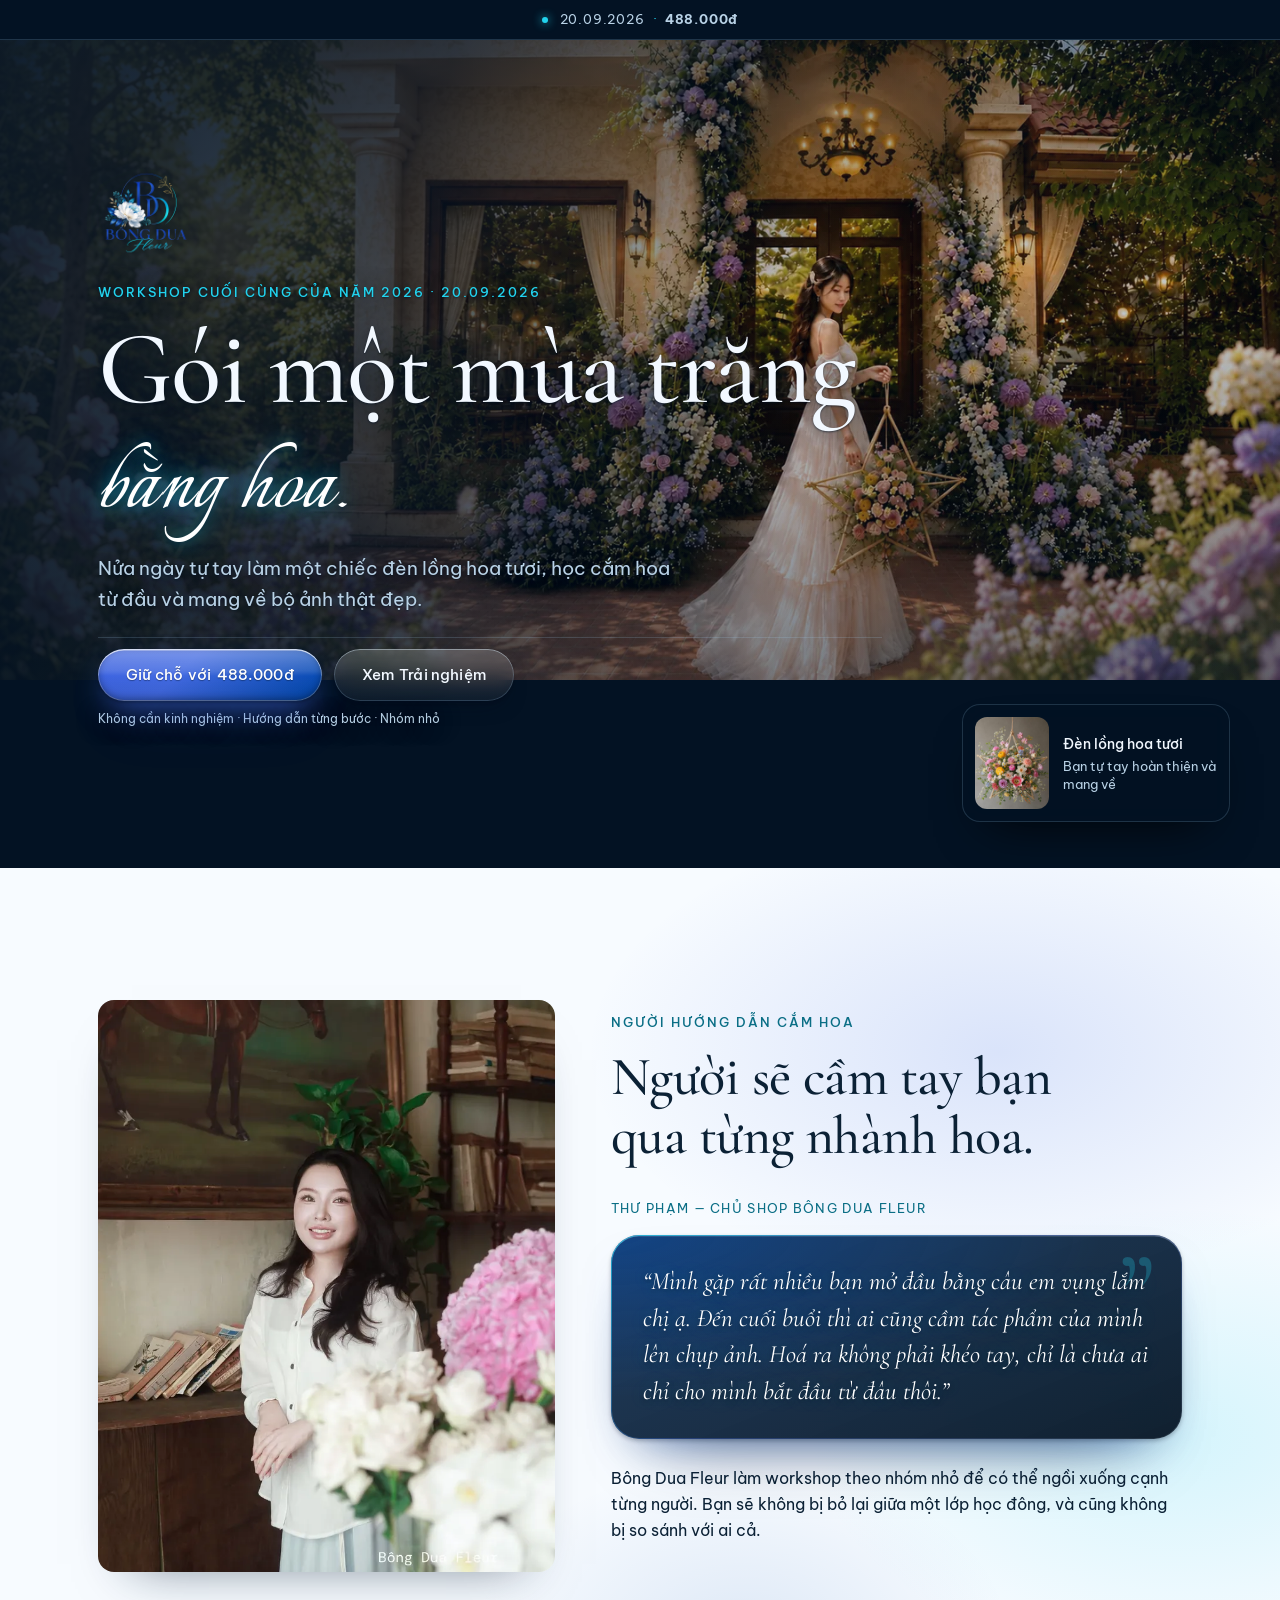
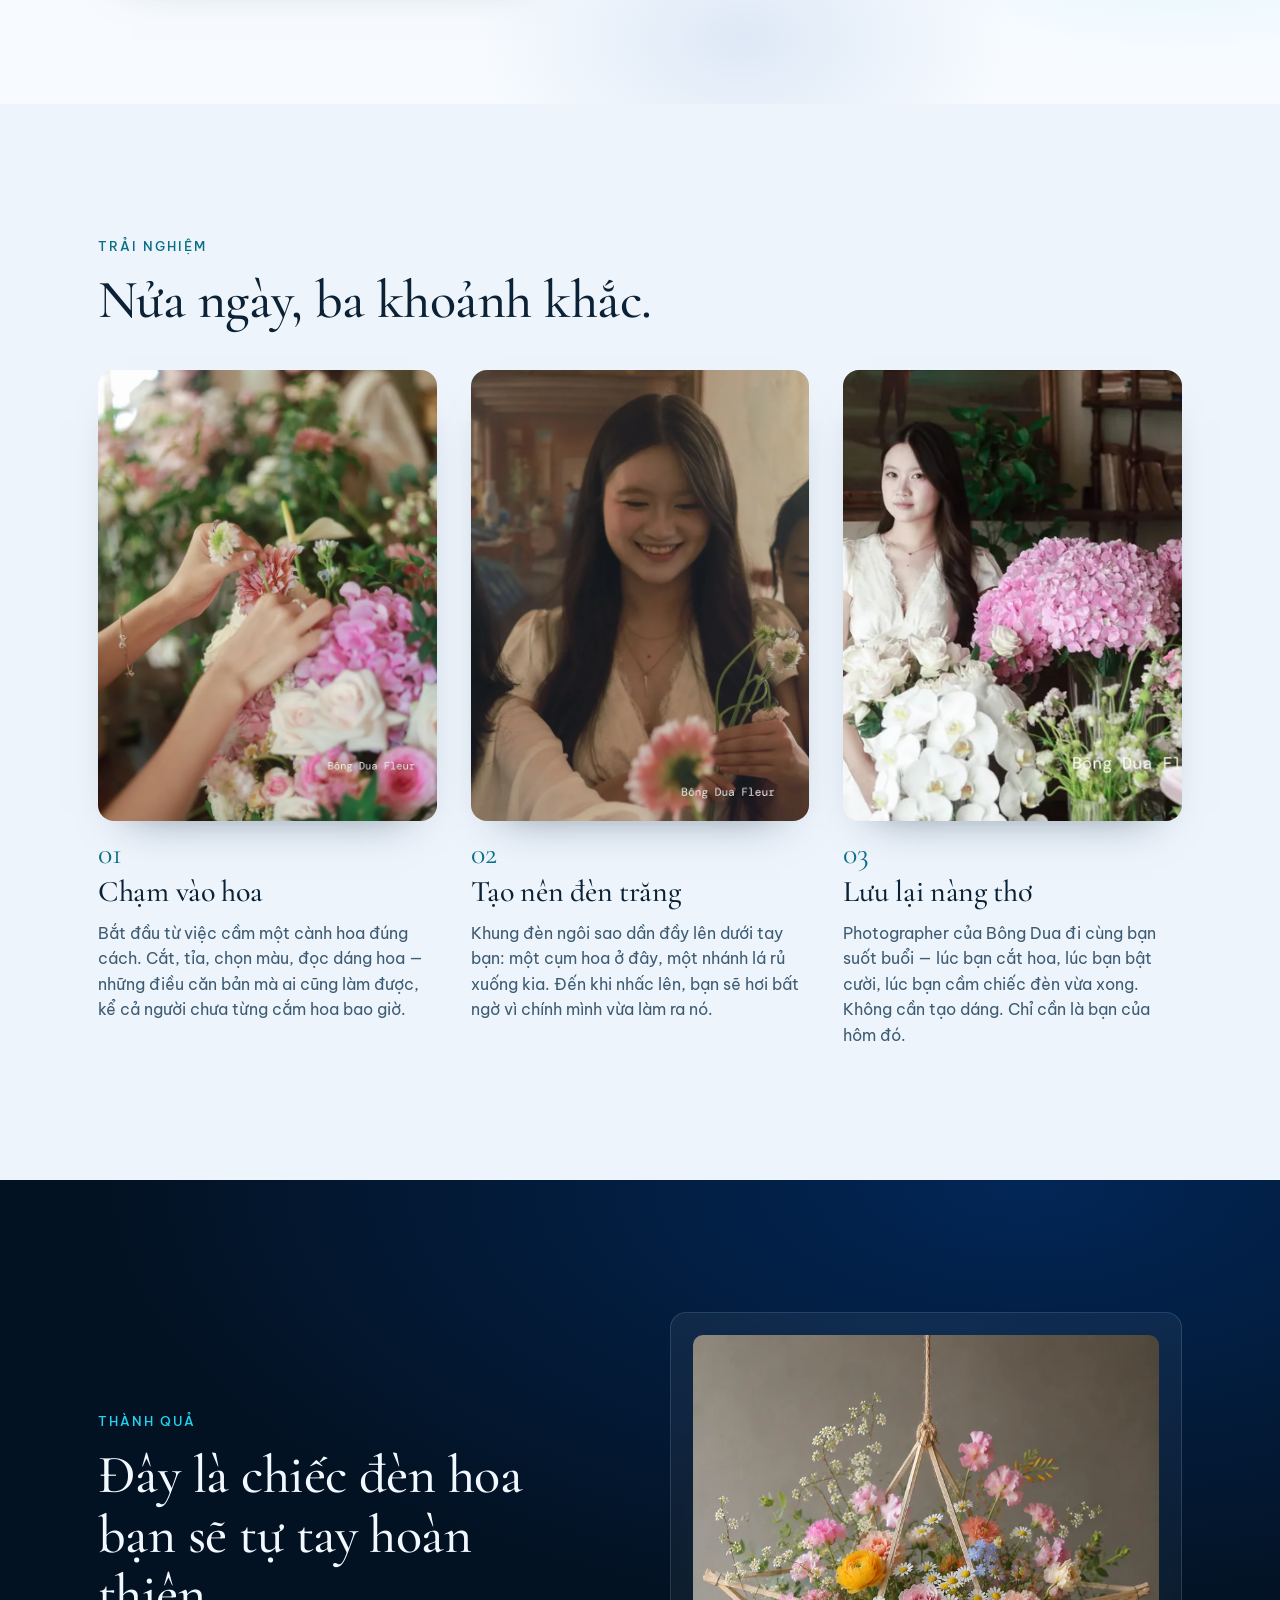
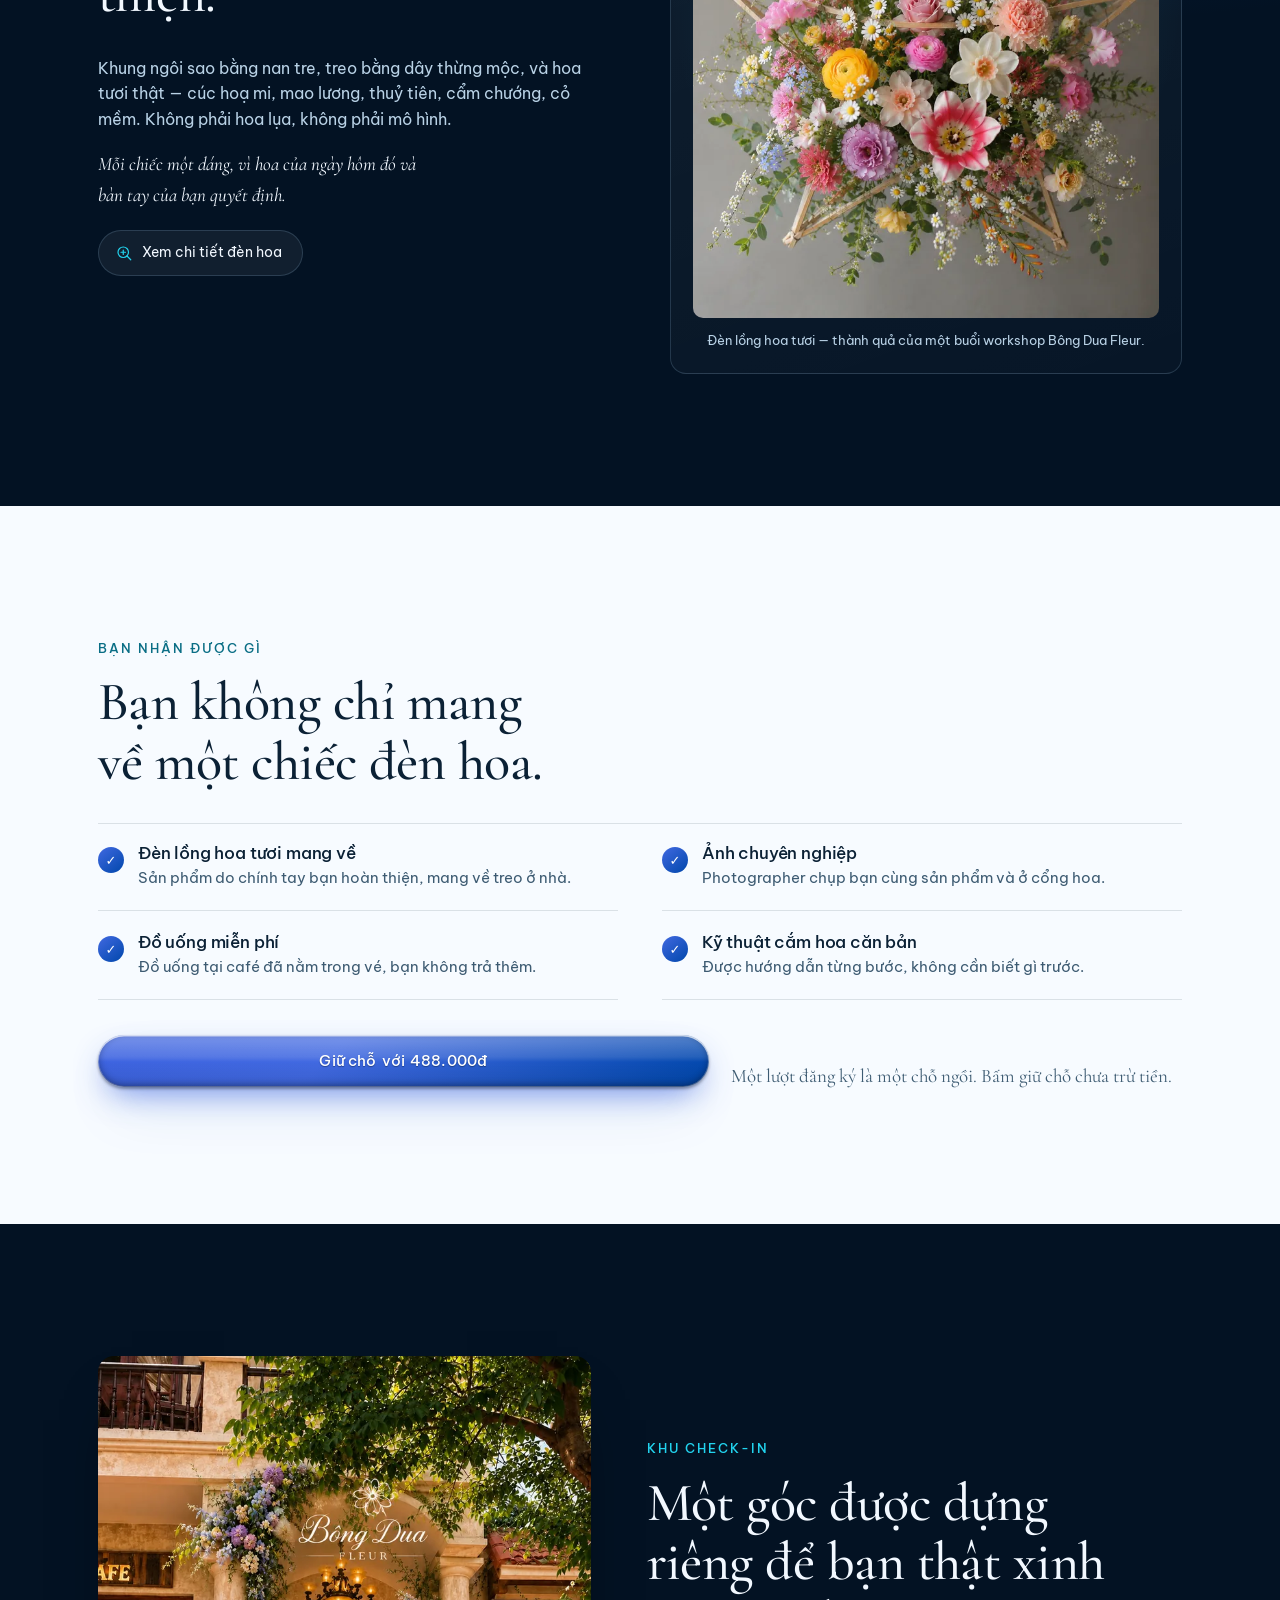
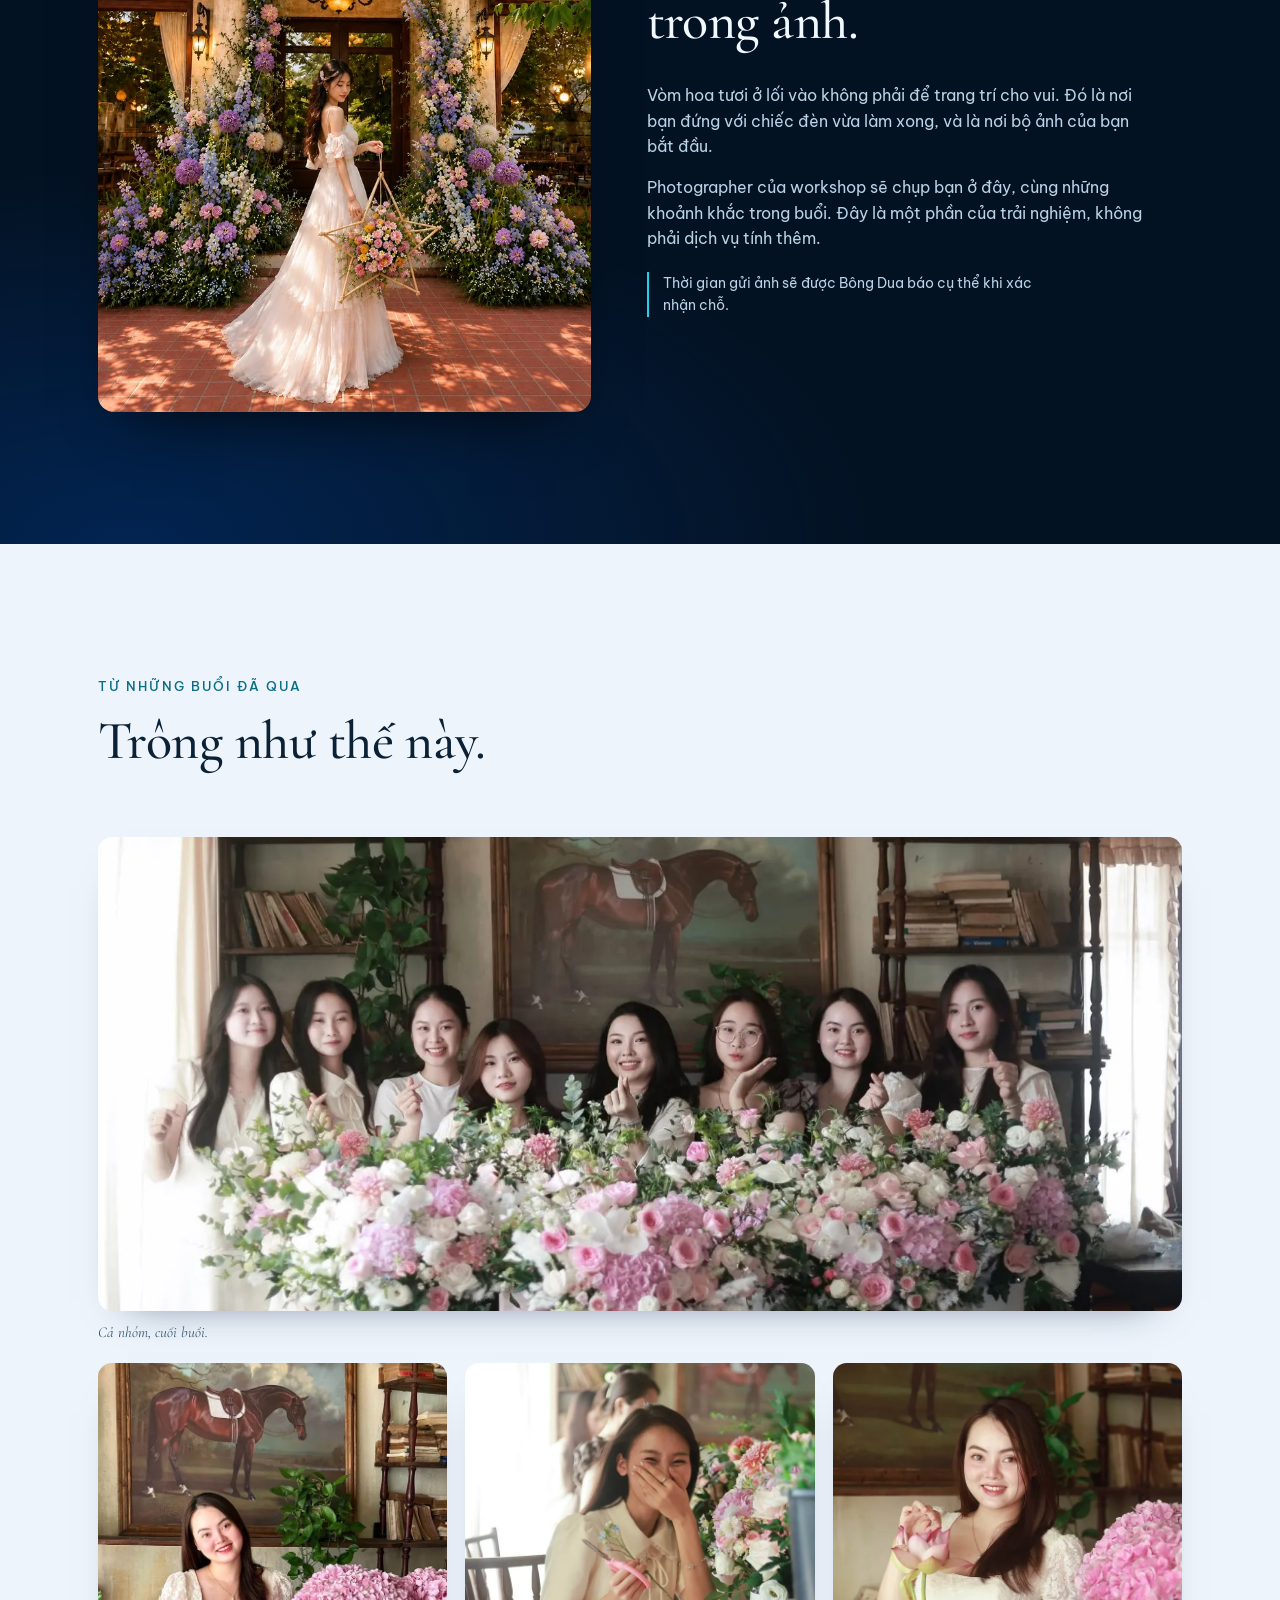
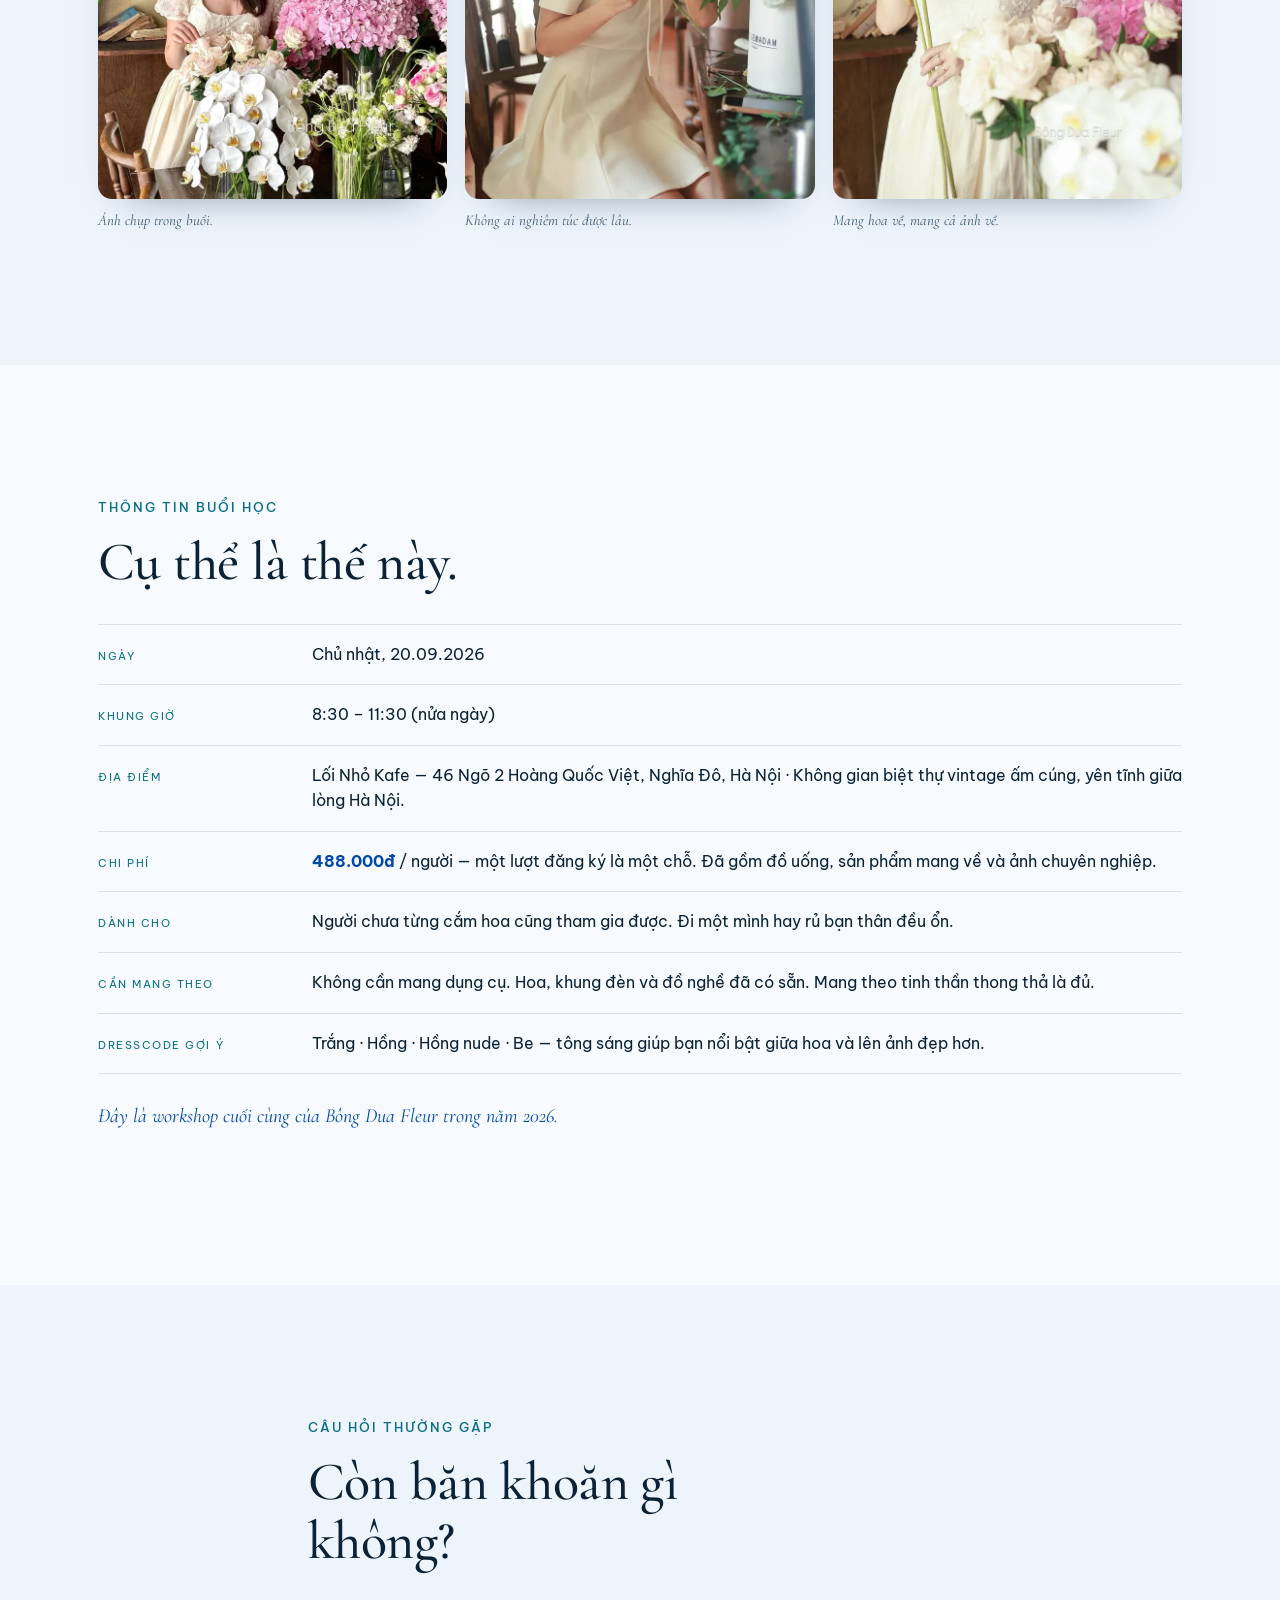
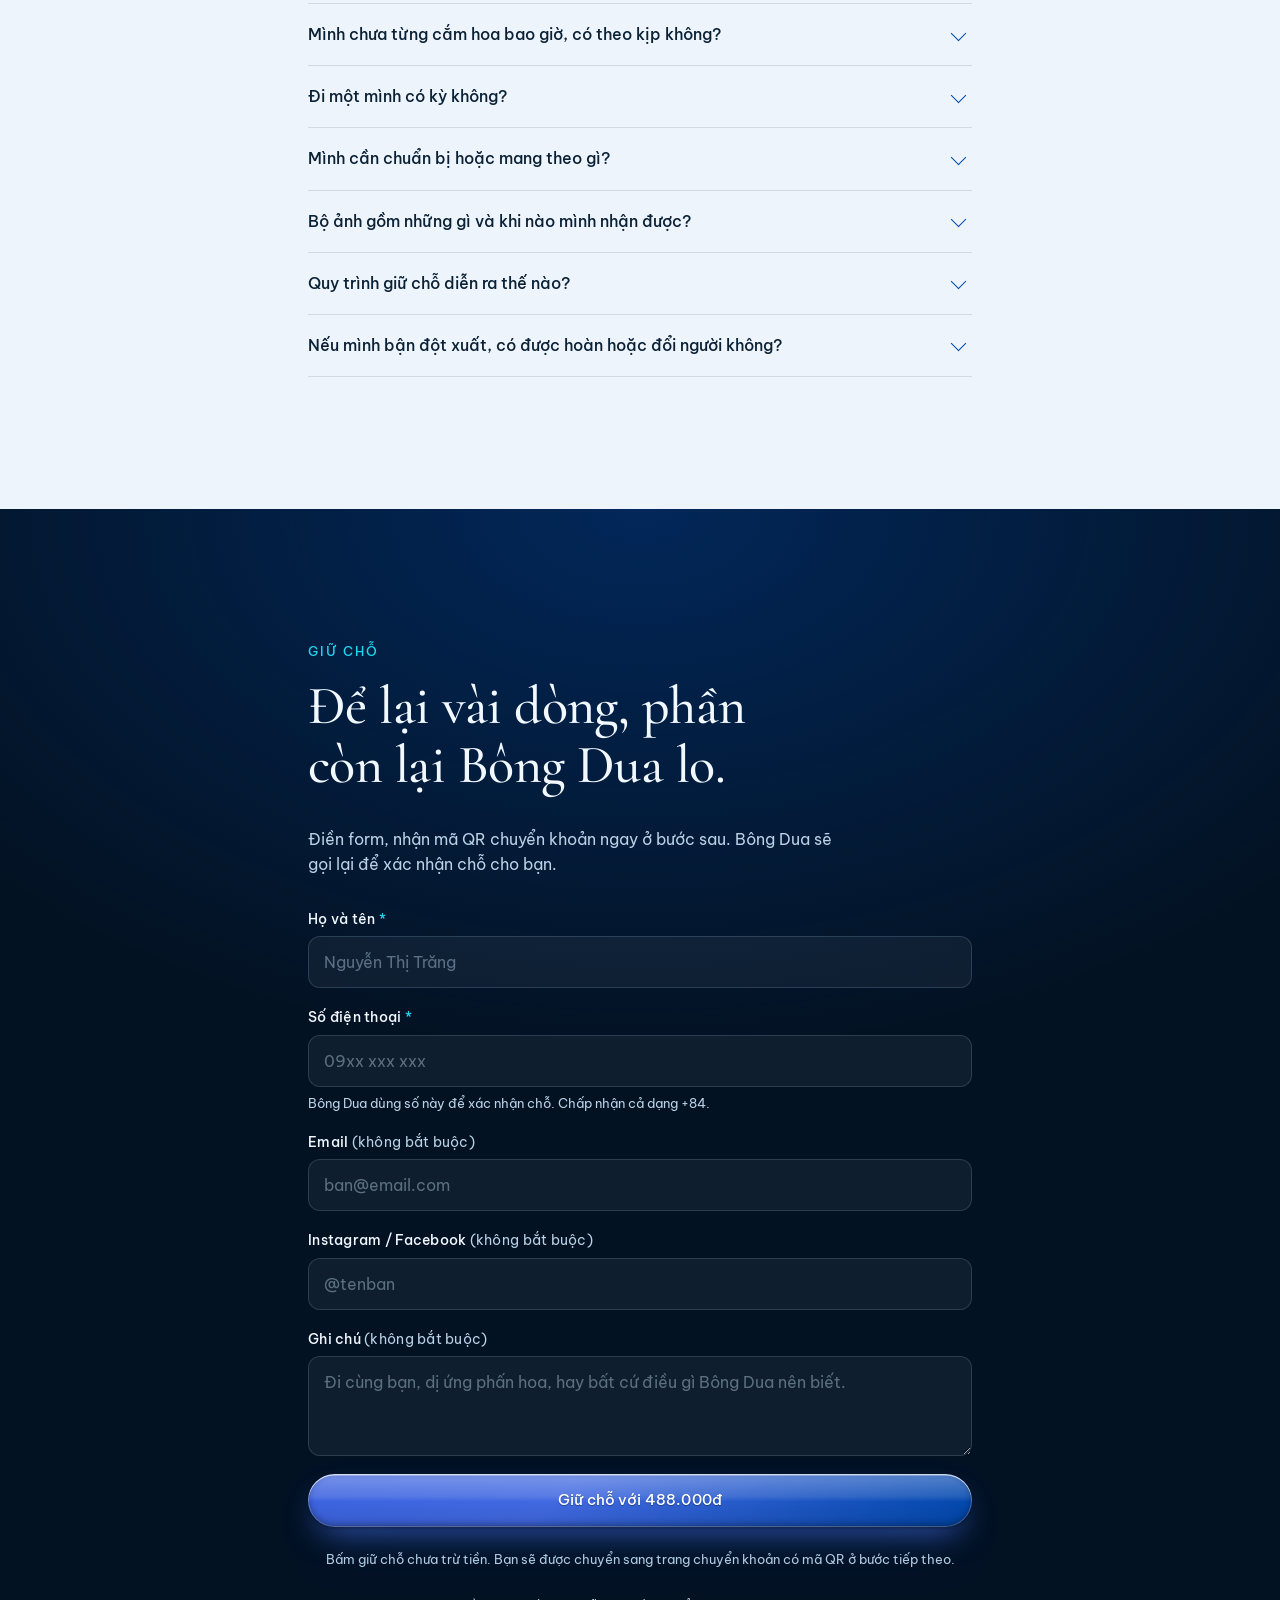
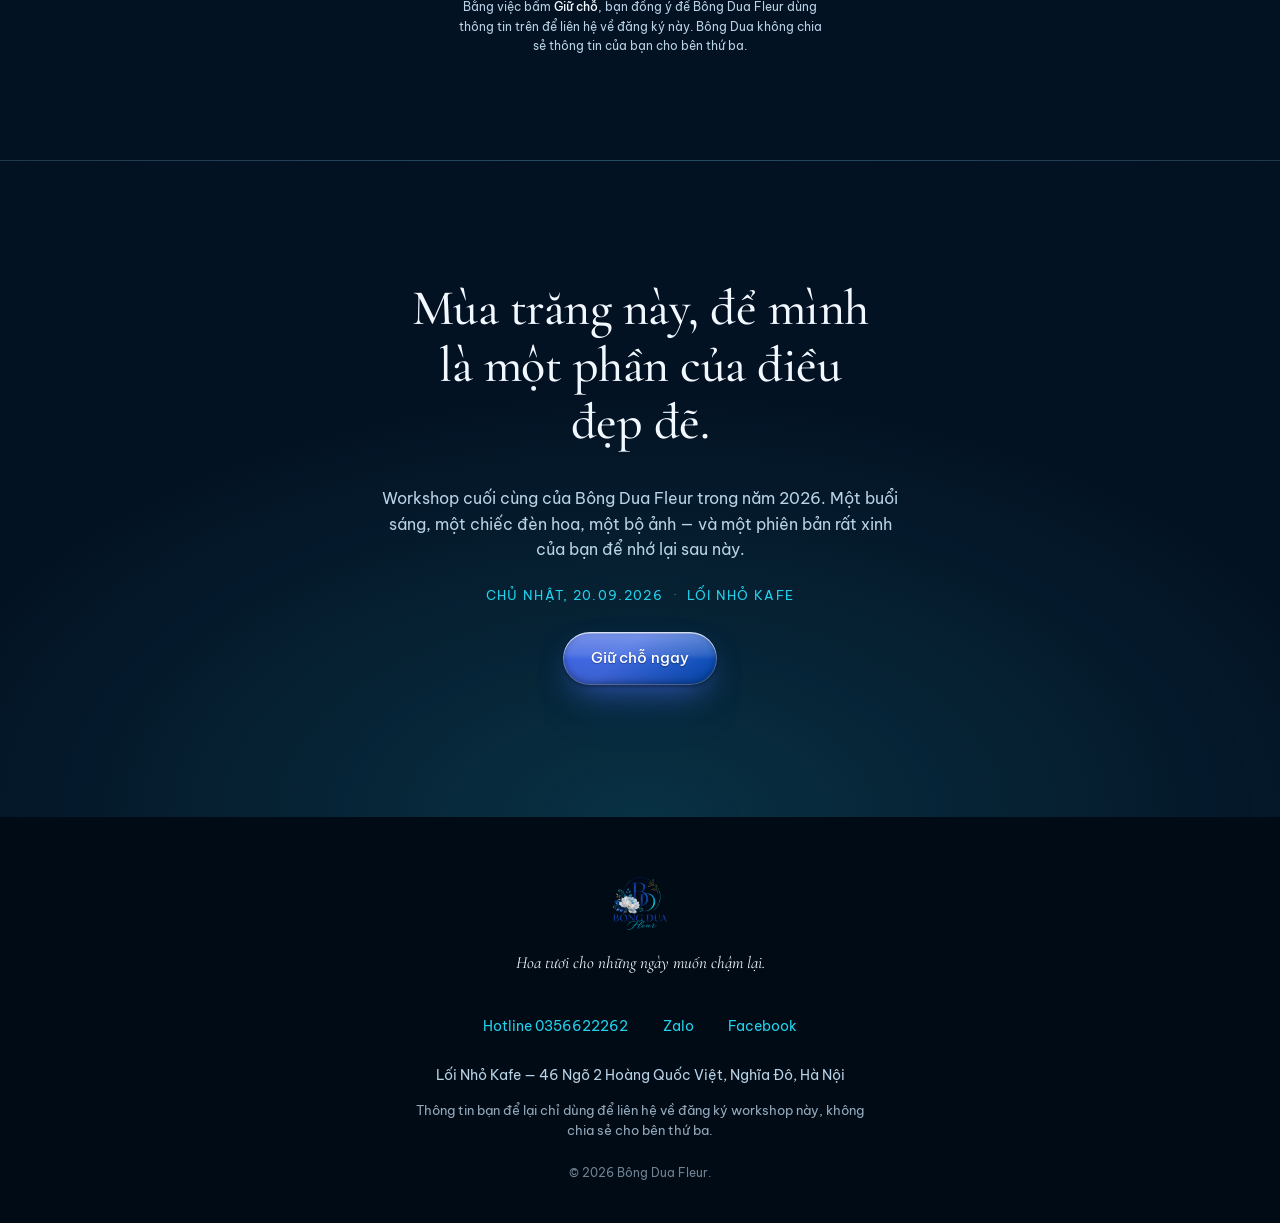
==== commit ada9b32d: "Gộp tất cả vào một thẻ ưu đãi; thẻ trích dẫn đổi sang tông navy Thẻ ưu đãi ở banner nay chứa TRỌN qu" ====
--- a/index.html
+++ b/index.html
@@ -69,22 +69,22 @@
 
     <h1 class="hero__title">Gói một mùa trăng<br><em>bằng hoa.</em></h1>
 
-    <p class="hero__sub">Nửa ngày cùng Bông Dua Fleur: tự tay làm một chiếc đèn lồng hoa tươi, học cắm hoa từ đầu và mang về một bộ ảnh thật đẹp.</p>
-
-    <dl class="hero__facts">
-      <div><dt>Ngày</dt><dd data-cfg="event.dateLabel">Chủ nhật, 20.09.2026</dd></div>
-      <div><dt>Thời gian</dt><dd data-cfg="hero.time">Nửa ngày</dd></div>
-      <div><dt>Địa điểm</dt><dd data-cfg="hero.place">Café tại Hà Nội</dd></div>
-    </dl>
-
-    <div data-offer="slim"></div>
-
-    <div class="hero__cta">
-      <a class="btn btn--primary btn--glow" href="#dang-ky" data-track="hero_cta_click">Giữ chỗ<span class="wide-only"> với</span> <span data-cfg="event.priceLabel">488.000đ</span></a>
-      <a class="btn btn--ghost" href="#trai-nghiem"><span class="wide-only">Xem </span>Trải nghiệm</a>
-    </div>
-
-    <p class="hero__reassure">Không cần kinh nghiệm <span aria-hidden="true">·</span> Hướng dẫn từng bước <span aria-hidden="true">·</span> Nhóm nhỏ</p>
+    <p class="hero__sub">Nửa ngày tự tay làm một chiếc đèn lồng hoa tươi, học cắm hoa từ đầu và mang về bộ ảnh thật đẹp.</p>
+
+    <!-- Cả giá, quyền lợi, hai nút và dòng trấn an nằm chung MỘT thẻ.
+         Phần [data-offer-keep] là phần viết tay, core.js chỉ chèn phần giá
+         phía trên nó chứ không xoá — và khi hết ưu đãi thì thẻ được gỡ bỏ
+         nhưng nội dung bên trong này được giữ lại, nếu không thì ngày hết
+         hạn trang sẽ mất luôn nút Giữ chỗ. -->
+    <div data-offer="slim">
+      <div class="offer__act" data-offer-keep>
+        <div class="hero__cta">
+          <a class="btn btn--primary btn--glow" href="#dang-ky" data-track="hero_cta_click">Giữ chỗ<span class="wide-only"> với</span> <span data-cfg="event.priceLabel">488.000đ</span></a>
+          <a class="btn btn--ghost" href="#trai-nghiem"><span class="wide-only">Xem </span>Trải nghiệm</a>
+        </div>
+        <p class="hero__reassure">Không cần kinh nghiệm <span aria-hidden="true">·</span> Hướng dẫn từng bước <span aria-hidden="true">·</span> Nhóm nhỏ</p>
+      </div>
+    </div>
   </div>
 
   <!-- Chip thành quả: để khách hiểu ngay buổi này làm ra cái gì. Chỉ hiện từ
--- a/assets/css/styles.css
+++ b/assets/css/styles.css
@@ -357,6 +357,28 @@
   100% { box-shadow: 0 0 0 0 rgba(34, 211, 238, 0); }
 }
 
+/* --- Khu vực hành động nằm NGAY TRONG thẻ ---
+   Gộp giá, quyền lợi, nút bấm và dòng trấn an vào một khối duy nhất: mắt
+   không phải nhảy qua lại giữa "giá ở đây, nút ở kia". Đường kẻ mảnh ngăn
+   phần thông tin với phần hành động. */
+.offer__act {
+  width: 100%;
+  margin-top: 11px;
+  padding-top: 11px;
+  border-top: 1px solid rgba(160, 205, 235, .18);
+}
+.offer__act .hero__cta { margin-bottom: 9px; }
+.offer__act .hero__reassure { margin: 0; font-size: 11.5px; }
+
+/* Dòng ngày / giờ / địa điểm trong thẻ */
+.offer__when {
+  width: 100%;
+  margin: 0 0 10px;
+  font-size: 12.5px; line-height: 1.45;
+  color: var(--snow-soft);
+}
+.offer__when span { color: var(--aqua); margin: 0 7px; }
+
 /* --- Hàng quyền lợi trong thẻ --- */
 .offer__perks {
   display: flex; flex-wrap: wrap;
@@ -407,9 +429,9 @@
 .offer--slim {
   display: flex; flex-wrap: wrap; align-items: baseline;
   gap: 6px 12px;
-  padding: 12px 15px 13px;
-  border-radius: 18px;
-  margin-bottom: 12px;
+  padding: 13px 15px 15px;
+  border-radius: 20px;
+  margin-bottom: 14px;
   background:
     radial-gradient(130% 120% at 0% 0%, rgba(0, 71, 171, .40) 0%, rgba(6, 27, 49, 0) 66%),
     linear-gradient(158deg, rgba(10, 44, 82, .55) 0%, rgba(4, 18, 34, .68) 100%);
@@ -435,7 +457,7 @@
   width: 100%; margin-bottom: 0; gap: 4px 10px; align-items: center;
 }
 .offer--slim .offer__old { font-size: 14.5px; }
-.offer--slim .offer__new { font-size: clamp(31px, 8.4vw, 38px); }
+.offer--slim .offer__new { font-size: clamp(33px, 8.8vw, 42px); }
 .offer--slim .offer__unit { display: none; }
 .offer--slim .offer__deadline {
   margin: 0; border: 0;
@@ -447,7 +469,7 @@
 }
 .offer--slim .offer__perks {
   width: 100%;
-  margin-top: 8px; padding-top: 8px;
+  margin-top: 9px; padding-top: 9px;
   gap: 4px 10px;
 }
 .offer--slim .offer__perks li { font-size: 11px; gap: 5px; }
@@ -529,7 +551,9 @@
   width: 100%;
   /* 2/1 đúng bằng tỉ lệ ảnh gốc -> KHÔNG cắt mất gì, mà lại thấp hơn 16/9
      24px, đủ để nút Giữ chỗ còn nằm trong màn hình đầu. */
-  aspect-ratio: 2 / 1;
+  /* 2.1/1 - cắt rất nhẹ so với tỉ lệ gốc 2/1, đổi lấy chỗ cho thẻ ưu đãi
+     nay đã chứa cả nút bấm. Chủ thể nằm giữa khung nên không mất gì. */
+  aspect-ratio: 2.1 / 1;
   overflow: hidden;
 }
 .hero__media img {
@@ -549,15 +573,15 @@
   position: static; z-index: 1;
   width: 100%; max-width: var(--maxw);
   margin-inline: auto;
-  padding: 14px var(--gut) 20px;
+  padding: 12px var(--gut) 18px;
   display: flex; flex-direction: column; justify-content: center;
 }
 
 /* Logo đặt đè lên băng ảnh để không tốn thêm chiều cao của màn hình đầu. */
 .hero__logo {
   position: absolute; z-index: 2;
-  top: 14px; left: var(--gut);
-  width: 62px; height: auto; margin: 0;
+  top: 12px; left: var(--gut);
+  width: 56px; height: auto; margin: 0;
   filter: drop-shadow(0 4px 18px rgba(3, 18, 35, .9));
 }
 
@@ -605,38 +629,6 @@
   color: var(--snow-soft);
   max-width: 46ch;
   margin: 0 0 10px;
-}
-
-/* Mobile: 4 thông tin gộp thành một dòng ngăn bằng dấu chấm giữa -> tiết kiệm
-   ~66px chiều cao, đủ để CTA vẫn nằm trong màn hình đầu. Nhãn dt được ẩn khỏi
-   mắt nhưng trình đọc màn hình vẫn đọc được. */
-.hero__facts {
-  display: flex; flex-wrap: wrap; align-items: baseline;
-  gap: 4px 0;
-  margin: 0 0 12px;
-  padding: 9px 0 0;
-  border-top: 1px solid var(--line-dark);
-  max-width: 520px;
-}
-.hero__facts > div { display: flex; align-items: baseline; }
-.hero__facts > div + div::before {
-  content: '·'; color: var(--aqua); margin: 0 8px; flex: 0 0 auto;
-}
-.hero__facts dt {
-  position: absolute; width: 1px; height: 1px;
-  overflow: hidden; clip-path: inset(50%); white-space: nowrap;
-}
-.hero__facts dd { font-size: 13.5px; line-height: 1.4; color: var(--snow); }
-.hero__facts .is-price { font-weight: 600; color: var(--aqua); }
-
-/* Hai nút nằm cùng một hàng trên điện thoại: nút chính co giãn, nút phụ vừa chữ. */
-/* Máy hẹp (360px và nhỏ hơn) là khổ chật nhất. Cắt băng ảnh thấp hơn ~9% và
-   hạ nhẹ cỡ tiêu đề — đủ để nút Giữ chỗ vẫn nằm trong màn hình đầu. Chủ thể
-   của banner nằm giữa khung theo chiều dọc nên cắt bớt trên dưới không mất gì. */
-@media (max-width: 380px) {
-  .hero__media { aspect-ratio: 2.25 / 1; }
-  .hero__title { font-size: clamp(36px, 10.8vw, 104px); }
-  .hero__title em { font-size: clamp(44px, 12.4vw, 104px); }
 }
 
 /* Nhãn dài chỉ hiện từ tablet trở lên, để hai nút vừa một hàng trên điện thoại. */
@@ -680,23 +672,9 @@
     max-width: min(var(--maxw), 100%);
   }
   .hero__logo { position: static; width: 96px; margin: 0 0 22px; }
-  /* Desktop: trả lại dạng bảng 4 cột có nhãn. */
-  .hero__facts {
-    display: grid; grid-template-columns: repeat(4, minmax(0, 1fr));
-    gap: 12px 16px; padding-top: 16px; margin-bottom: 26px;
-  }
-  .hero__facts > div { display: block; }
-  .hero__facts > div + div::before { content: none; }
-  .hero__facts dt {
-    position: static; width: auto; height: auto; clip-path: none;
-    font-size: 10.5px; letter-spacing: .16em; text-transform: uppercase;
-    color: var(--aqua); margin-bottom: 3px;
-  }
-  .hero__facts dd { font-size: 14.5px; }
-  .hero__facts .is-price { color: var(--snow); }
   .hero__cta { gap: 12px; }
   .hero__cta .btn--primary, .hero__cta .btn--ghost { flex: 0 0 auto; padding-inline: 28px; }
-  .hero__sub, .hero__facts { max-width: 44ch; }
+  .hero__sub { max-width: 44ch; }
   /* Chữ nằm đè lên ảnh -> dùng bóng chữ thay vì dìm cả tấm ảnh cho tối. */
   .hero__inner :where(h1, p, dt, dd) {
     text-shadow: 0 1px 2px rgba(3, 18, 35, .6), 0 2px 22px rgba(3, 18, 35, .8);
@@ -940,60 +918,78 @@
   font-size: 13px; letter-spacing: .1em; text-transform: uppercase;
   color: var(--aqua-deep); margin-bottom: 1.2em;
 }
-/* Thẻ kính kiểu iOS, nhưng chỉnh về đúng tông xanh của trang:
-   - nền trắng trong mờ pha một chút xanh royal, không phải trắng thuần
-   - backdrop-filter blur + saturate: saturate mới là thứ làm màu phía sau
-     "ngấm" qua kính, thiếu nó thì chỉ là một hộp mờ đục
-   - viền trong sáng ở mép trên + viền hairline quanh thân, giống cách iOS
-     bắt sáng ở cạnh trên của vật liệu
-   - bóng đổ mềm và rộng để thẻ nổi khỏi mặt nền */
+/* Thẻ kính kiểu iOS, dùng ĐÚNG tông navy của thẻ ưu đãi để cả trang là một
+   hệ vật liệu, không phải hai thứ rời rạc.
+   Bản trước để nền trắng trong mờ — đặt trên section nền pearl thì gần như
+   tàng hình, chẳng ra thẻ mà cũng chẳng ra kính. Nền tối trên nền sáng mới
+   là tương phản, và mới thấy được lớp kính. */
 .founder__quote {
   position: relative;
   margin: 0 0 1.6em;
   padding: 24px 26px 26px;
   border-radius: 26px;
+  color: var(--snow);
   background:
-    linear-gradient(155deg, rgba(255, 255, 255, .78) 0%, rgba(240, 246, 255, .58) 100%);
-  -webkit-backdrop-filter: blur(20px) saturate(1.6);
-          backdrop-filter: blur(20px) saturate(1.6);
+    radial-gradient(130% 120% at 0% 0%, rgba(0, 71, 171, .45) 0%, rgba(6, 27, 49, 0) 66%),
+    linear-gradient(158deg, rgba(10, 44, 82, .90) 0%, rgba(4, 18, 34, .94) 100%);
+  -webkit-backdrop-filter: blur(22px) saturate(1.5);
+          backdrop-filter: blur(22px) saturate(1.5);
   box-shadow:
-    inset 0 1.5px 0 rgba(255, 255, 255, .95),
-    inset 0 0 0 1px rgba(65, 105, 225, .13),
-    0 1px 2px rgba(11, 33, 53, .06),
-    0 22px 44px -26px rgba(11, 33, 53, .40),
-    0 40px 70px -50px rgba(0, 71, 171, .5);
+    inset 0 1.5px 0 rgba(255, 255, 255, .22),
+    0 2px 4px rgba(2, 12, 26, .26),
+    0 24px 50px -26px rgba(0, 71, 171, .55),
+    0 44px 76px -54px rgba(2, 12, 26, .7);
+}
+/* Viền gradient mảnh, y hệt thẻ ưu đãi */
+.founder__quote::before {
+  content: '';
+  position: absolute; inset: 0;
+  border-radius: inherit;
+  padding: 1px;
+  background: linear-gradient(150deg, rgba(34, 211, 238, .7), rgba(65, 105, 225, .32) 45%, rgba(255, 255, 255, .08));
+  -webkit-mask: linear-gradient(#000 0 0) content-box, linear-gradient(#000 0 0);
+  -webkit-mask-composite: xor;
+          mask: linear-gradient(#000 0 0) content-box, linear-gradient(#000 0 0);
+          mask-composite: exclude;
+  pointer-events: none;
 }
 .founder__quote p {
   position: relative;
   font-family: var(--f-display); font-style: italic;
-  font-size: clamp(19px, 4.6vw, 25px); line-height: 1.44;
-  color: var(--ink); margin: 0;
+  font-size: clamp(19px, 4.6vw, 25px); line-height: 1.46;
+  color: #fff; margin: 0;
+  /* Glow nhẹ hơn hẳn con số giá — đây là đoạn văn dài, sáng quá là nhức mắt. */
+  text-shadow:
+    0 0 18px rgba(34, 211, 238, .28),
+    0 0 46px rgba(65, 105, 225, .20),
+    0 2px 4px rgba(2, 12, 26, .5);
 }
 /* Dấu ngoặc kép chìm phía sau chữ, chỉ đủ thấy để biết đây là lời kể */
 .founder__mark {
   position: absolute;
-  top: -2px; right: 18px;
+  top: 2px; right: 20px;
   font-family: var(--f-display);
   font-size: 92px; line-height: 1;
-  color: var(--royal);
-  opacity: .13;
+  color: var(--aqua);
+  opacity: .26;
   pointer-events: none;
   user-select: none;
 }
 
-/* Máy không hỗ trợ backdrop-filter (Firefox cũ, một số webview) thì lớp mờ
-   không chạy -> tăng độ đục để thẻ vẫn ra hình khối, không thành ô trong suốt. */
+/* Máy không hỗ trợ backdrop-filter thì tăng độ đục để thẻ vẫn ra khối đặc. */
 @supports not ((-webkit-backdrop-filter: blur(1px)) or (backdrop-filter: blur(1px))) {
   .founder__quote {
-    background: linear-gradient(155deg, rgba(255, 255, 255, .96) 0%, rgba(238, 245, 255, .92) 100%);
+    background:
+      radial-gradient(130% 120% at 0% 0%, rgba(0, 71, 171, .5) 0%, rgba(6, 27, 49, 0) 66%),
+      linear-gradient(158deg, rgba(9, 40, 75, 1) 0%, rgba(3, 16, 30, 1) 100%);
   }
 }
 
 @media (min-width: 620px) {
   .founder__quote { padding: 28px 32px 30px; border-radius: 28px; }
-  .founder__mark { font-size: 112px; right: 24px; }
-}
-.founder__text > p:not(.eyebrow):not(.founder__name) { color: var(--ink-soft); font-size: 15.5px; max-width: 46ch; }
+  .founder__mark { font-size: 112px; right: 26px; }
+}
+
 @media (min-width: 900px) {
   .founder__grid { grid-template-columns: .8fr 1fr; gap: 56px; align-items: center; }
   .founder__fig { max-width: none; }
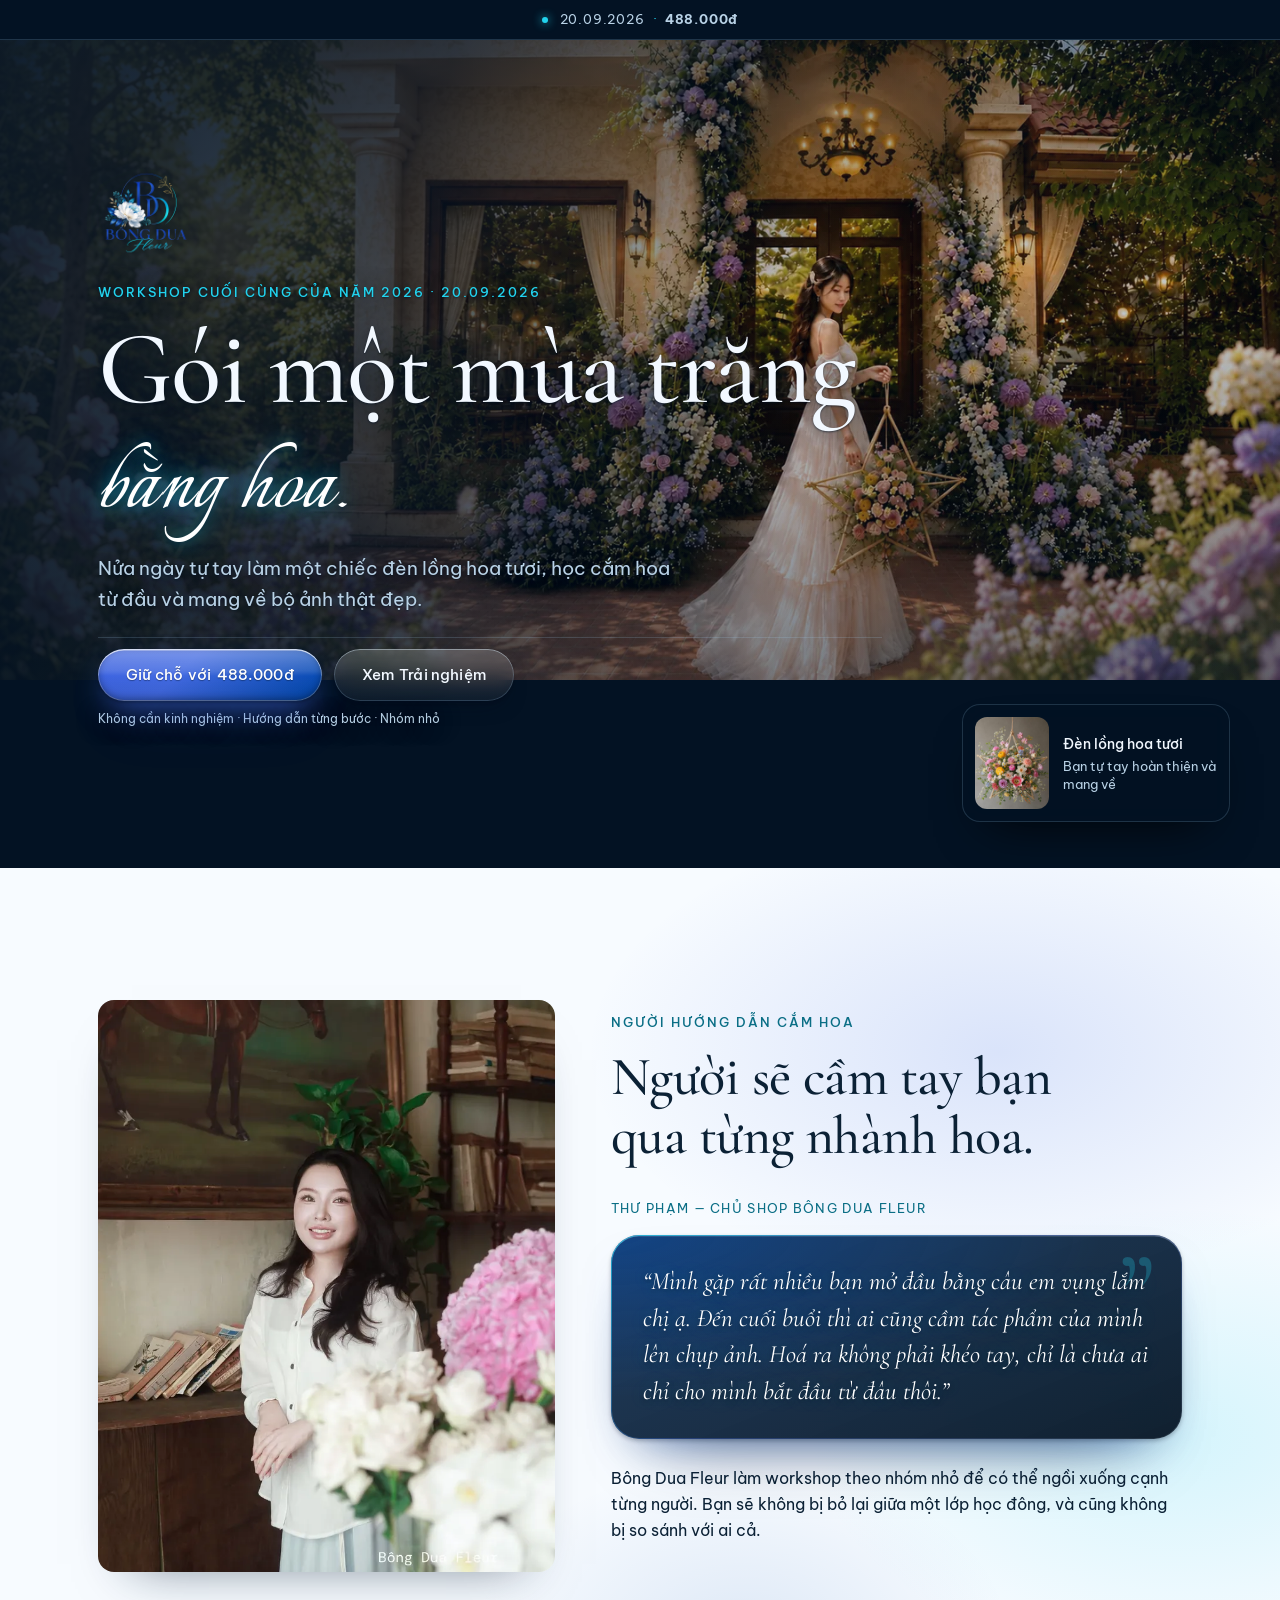
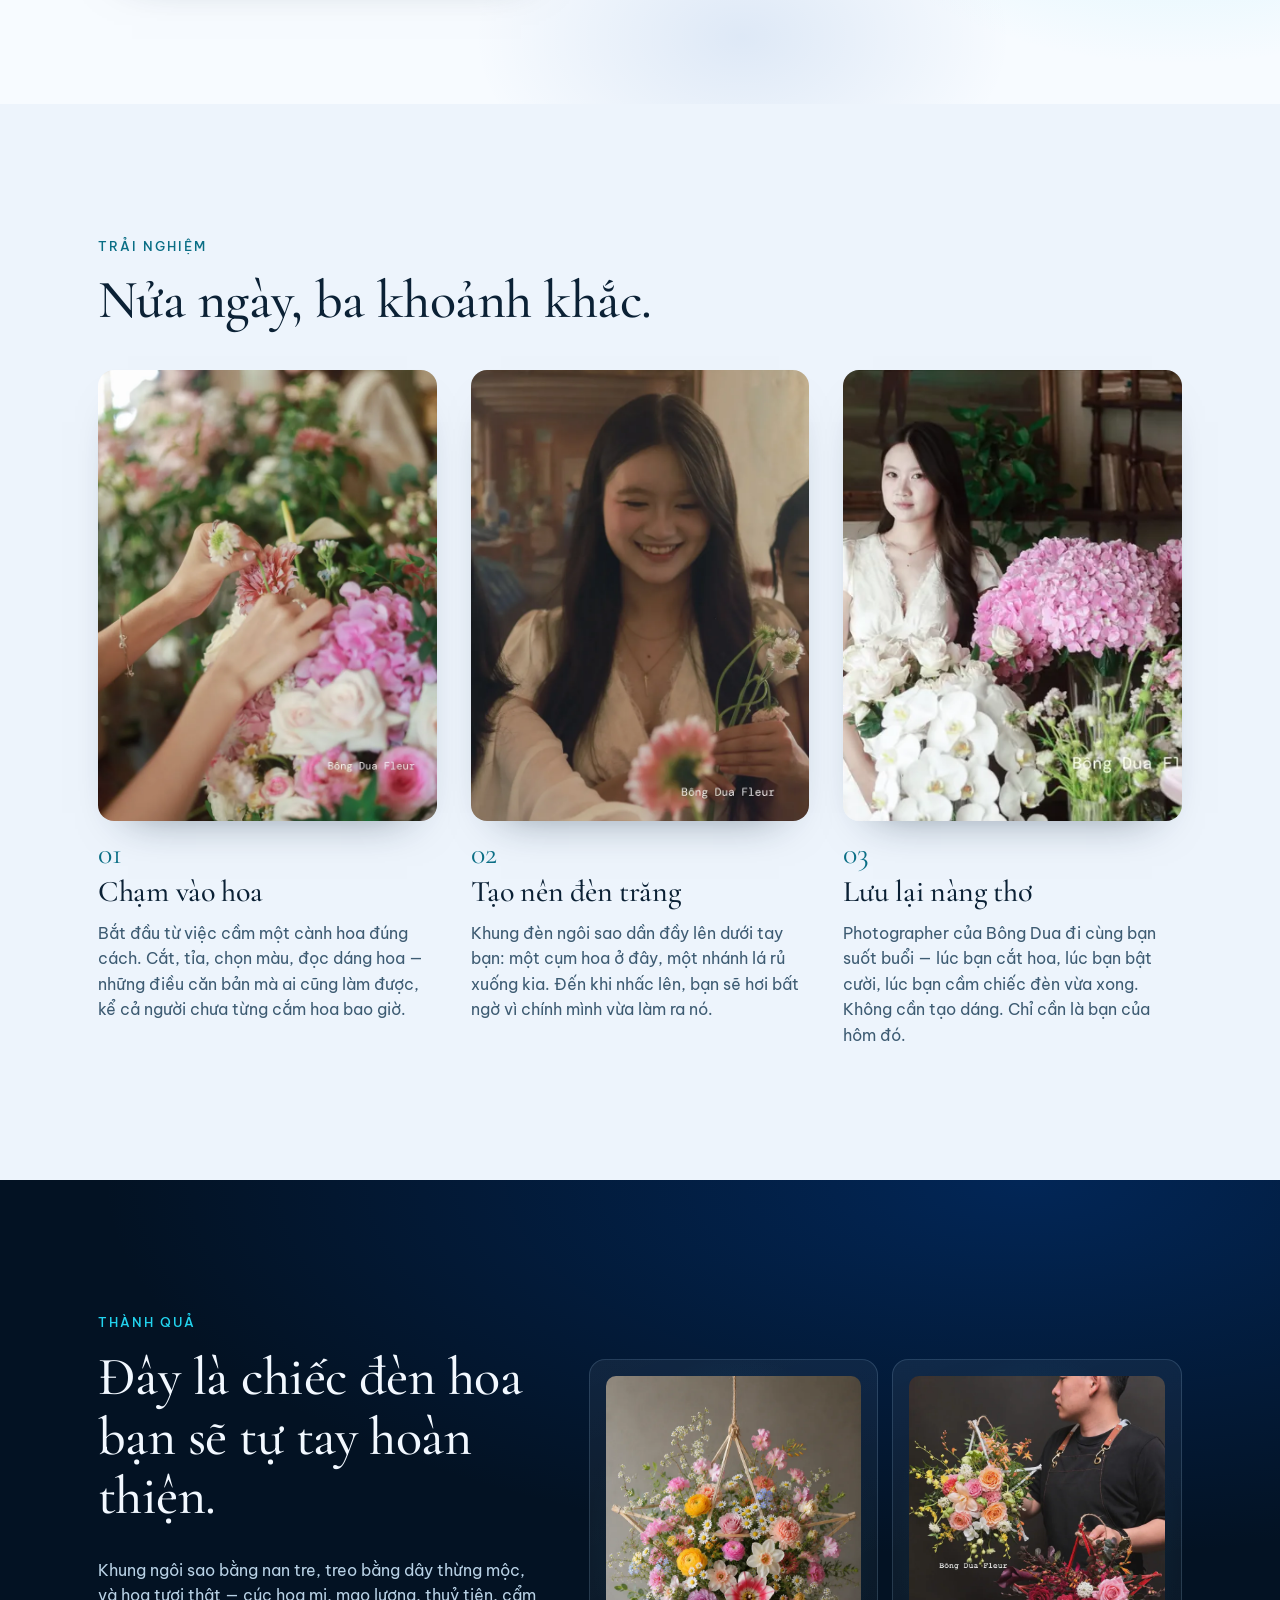
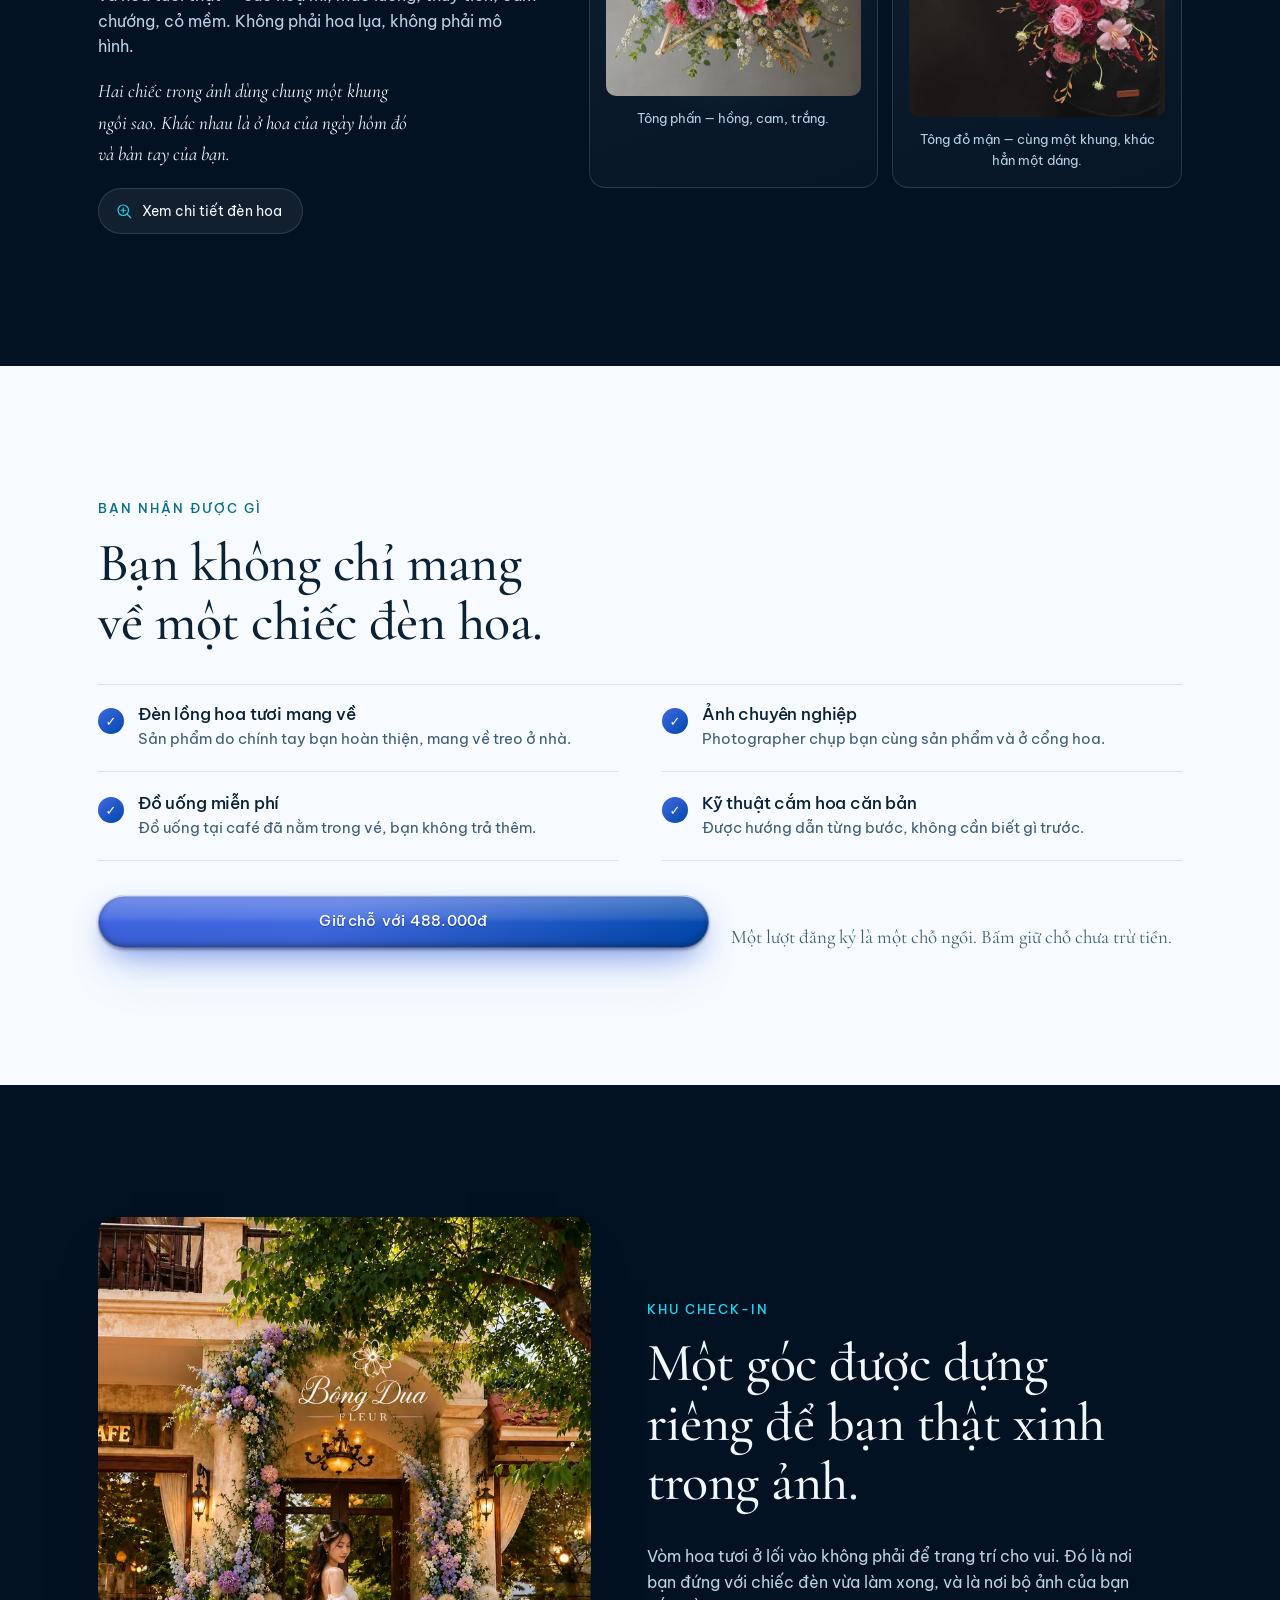
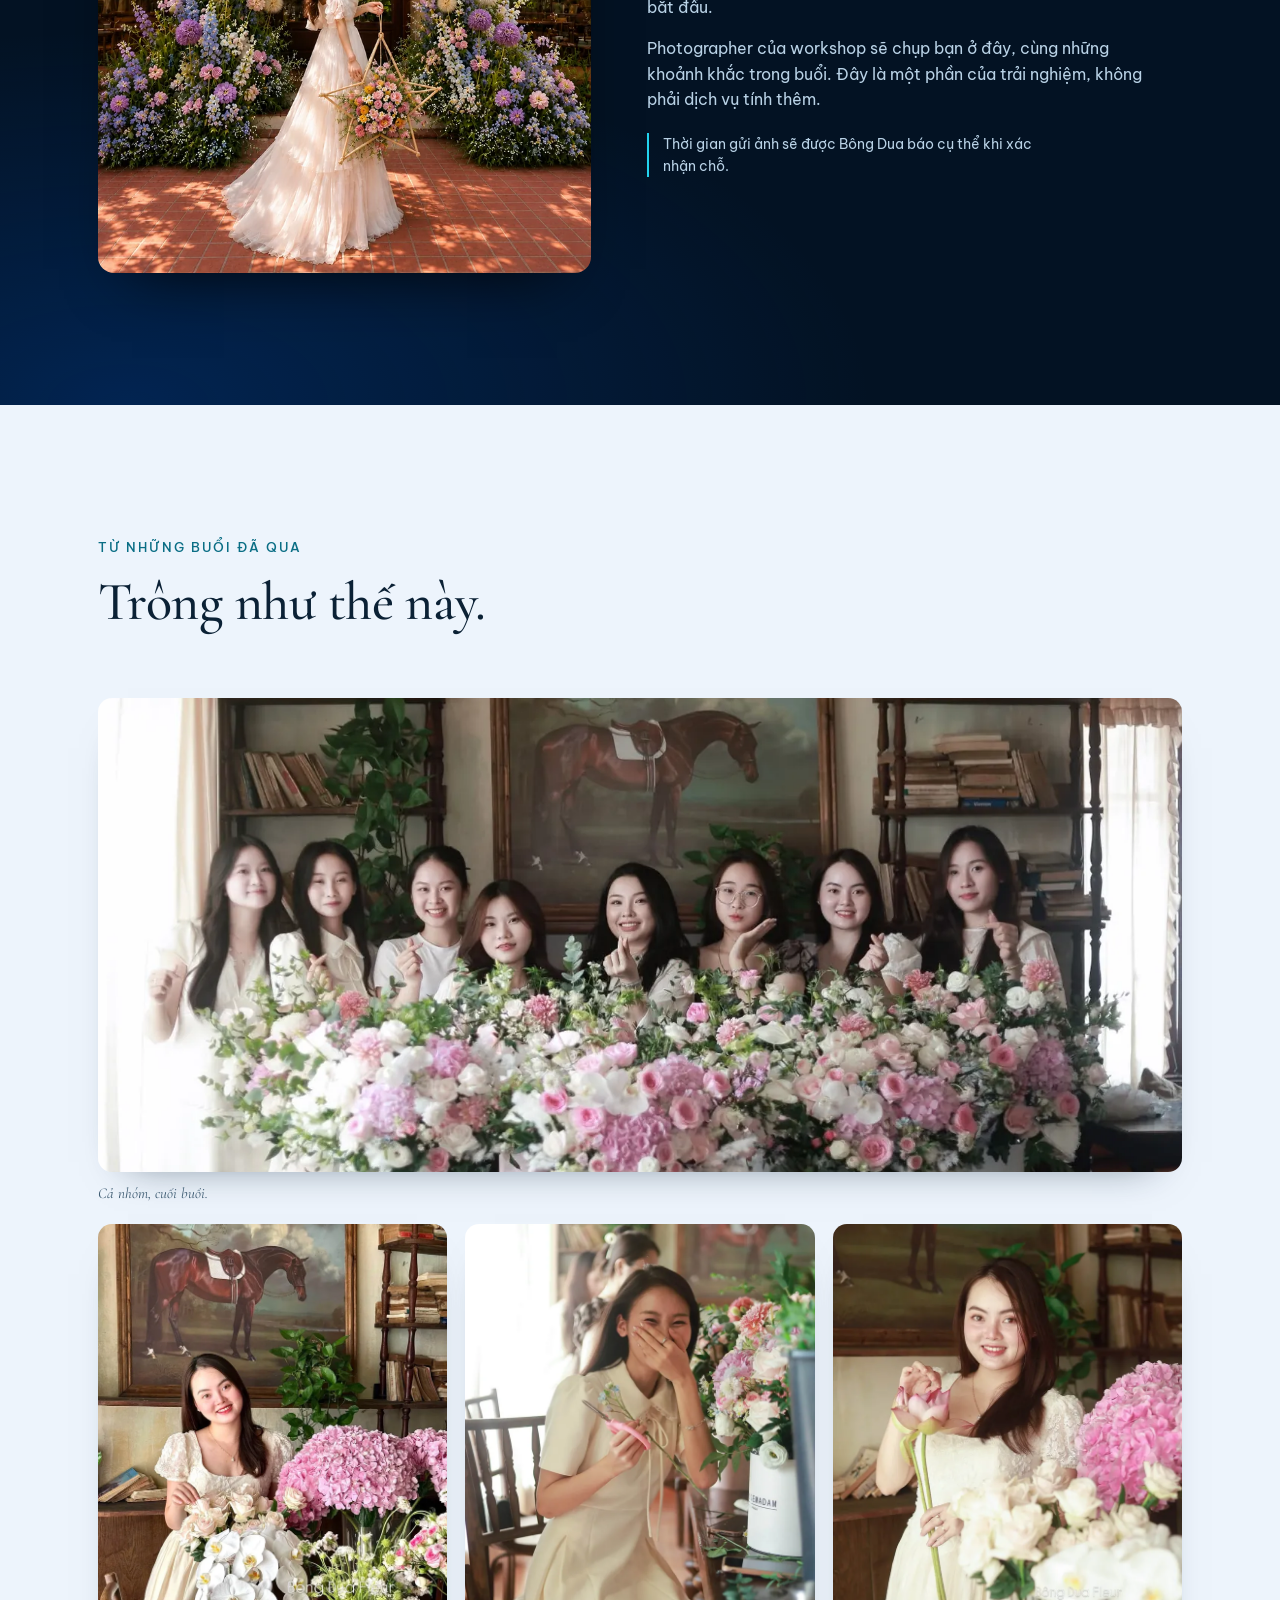
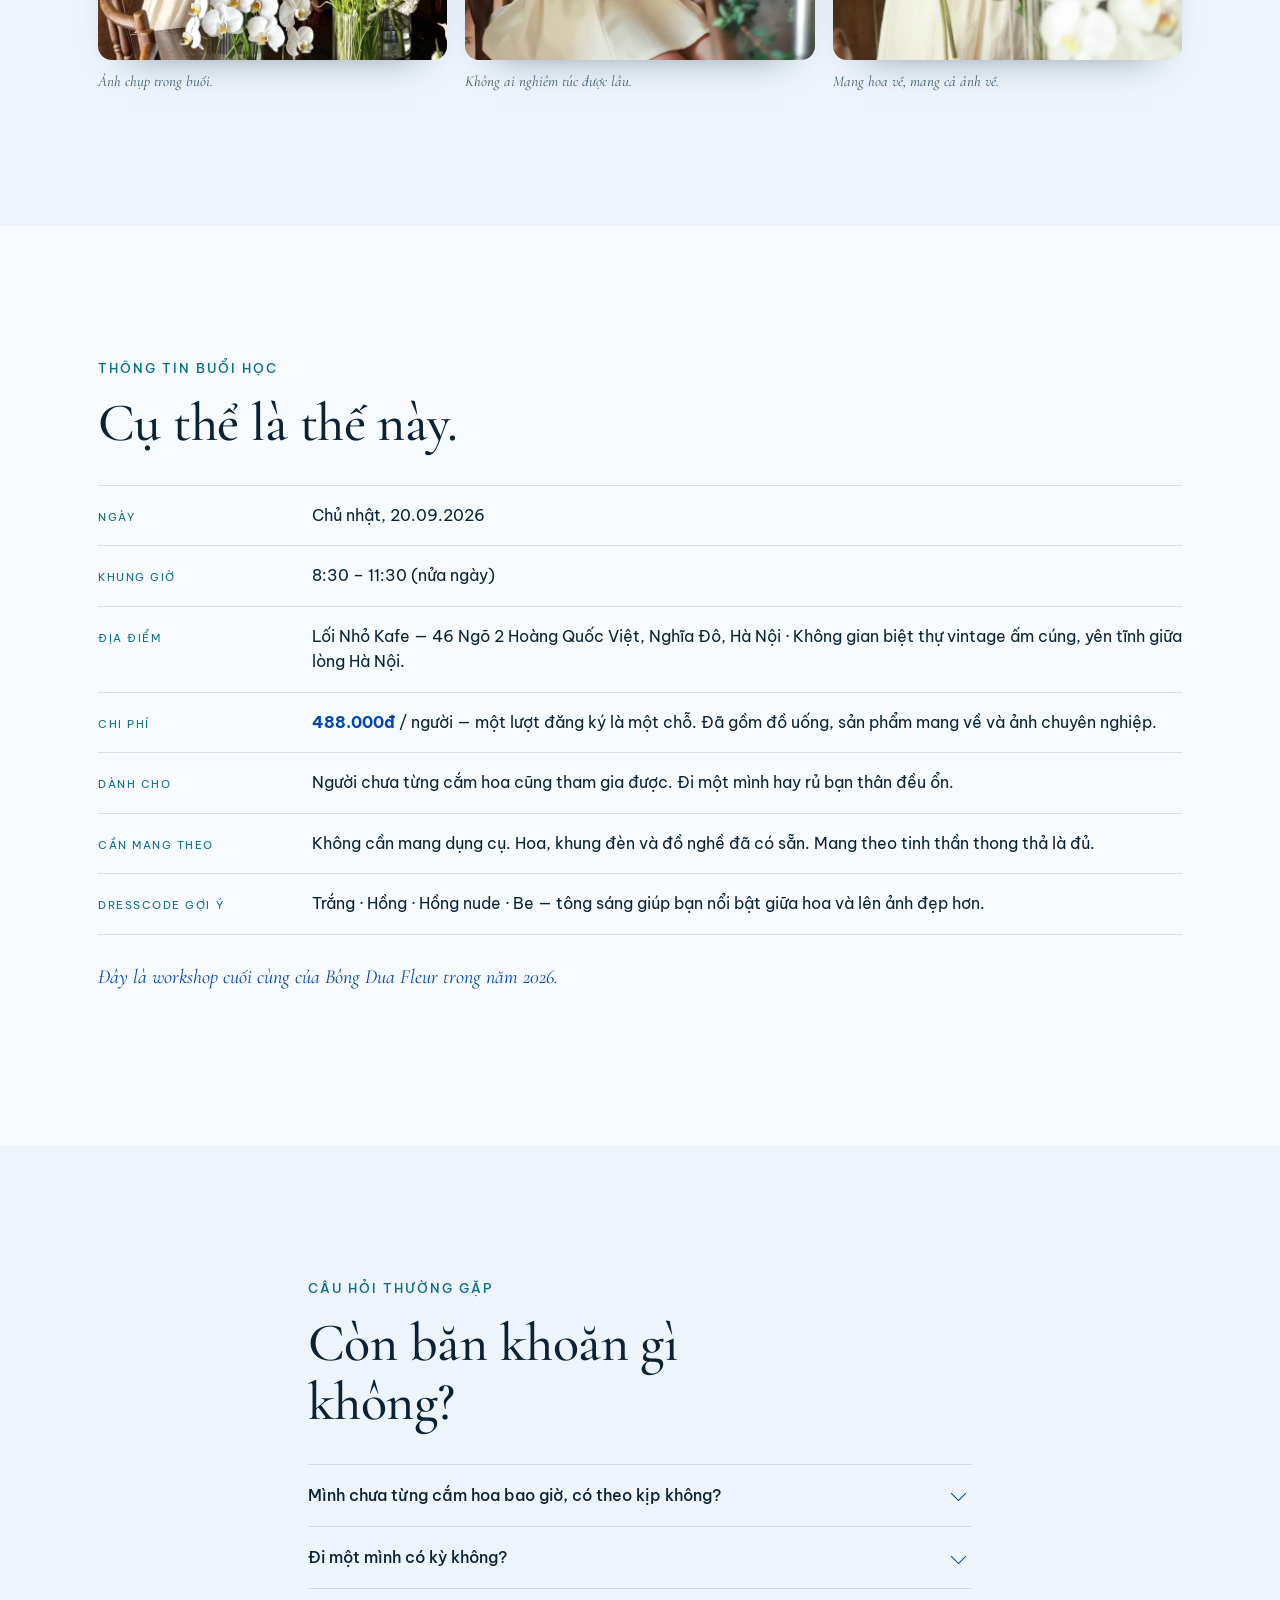
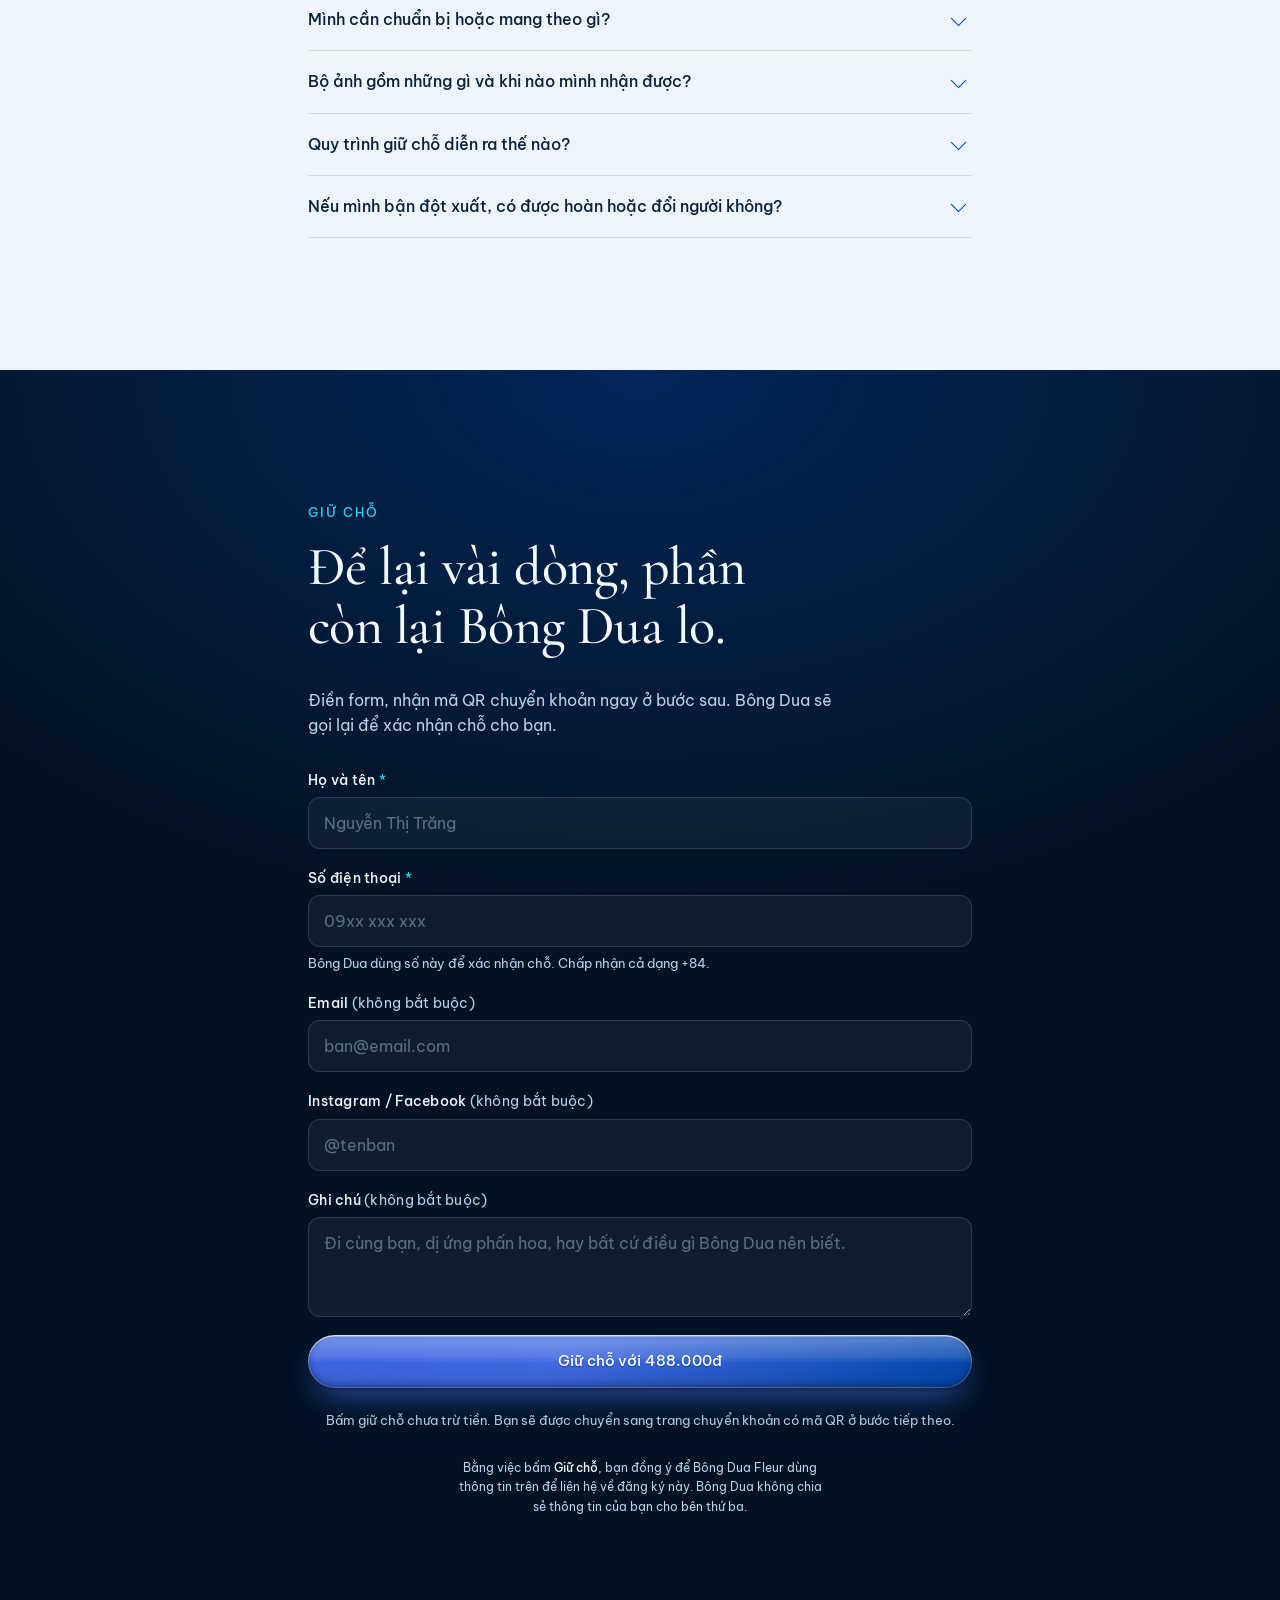
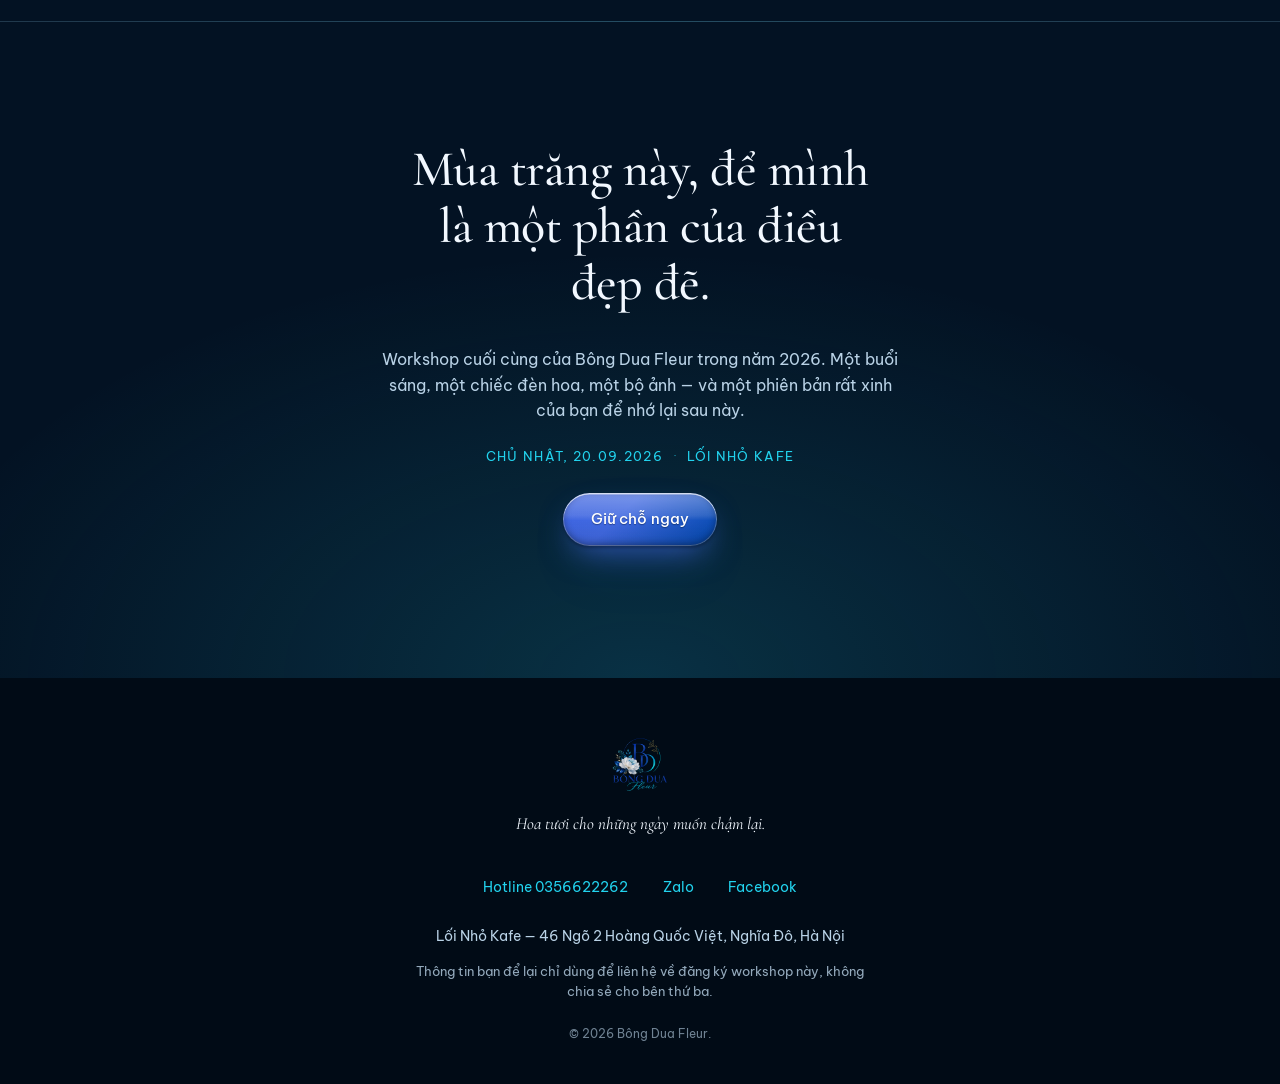
==== commit 6cfe8474: "Them anh hai chiec den vao phan thanh qua va trang chuyen khoan - Phan Thanh qua nay co HAI anh canh" ====
--- a/index.html
+++ b/index.html
@@ -195,24 +195,38 @@
         <p class="eyebrow">Thành quả</p>
         <h2 class="section-title" id="proof-title">Đây là chiếc đèn hoa bạn sẽ tự tay hoàn thiện.</h2>
         <p>Khung ngôi sao bằng nan tre, treo bằng dây thừng mộc, và hoa tươi thật — cúc hoạ mi, mao lương, thuỷ tiên, cẩm chướng, cỏ mềm. Không phải hoa lụa, không phải mô hình.</p>
-        <p class="proof__note">Mỗi chiếc một dáng, vì hoa của ngày hôm đó và bàn tay của bạn quyết định.</p>
+        <p class="proof__note">Hai chiếc trong ảnh dùng chung một khung ngôi sao. Khác nhau là ở hoa của ngày hôm đó và bàn tay của bạn.</p>
         <button class="proof__zoom" type="button" data-lightbox="thanh-qua">
           <svg viewBox="0 0 24 24" aria-hidden="true" focusable="false"><circle cx="11" cy="11" r="7"/><path d="M16 16l5 5M11 8v6M8 11h6"/></svg>
           Xem chi tiết đèn hoa
         </button>
       </div>
 
-      <figure class="proof__fig">
-        <picture>
-          <source type="image/webp" sizes="(min-width: 900px) 44vw, 92vw"
-            srcset="assets/img/thanh-qua-den-hoa-720.webp 720w, assets/img/thanh-qua-den-hoa-1122.webp 1122w">
-          <img id="proof-img" src="assets/img/thanh-qua-den-hoa-720.jpg" width="1122" height="1402" loading="lazy" decoding="async"
-            sizes="(min-width: 900px) 44vw, 92vw"
-            srcset="assets/img/thanh-qua-den-hoa-720.jpg 720w, assets/img/thanh-qua-den-hoa-1122.jpg 1122w"
-            alt="Đèn lồng hình ngôi sao năm cánh làm bằng nan tre, cắm kín hoa tươi nhiều màu: mao lương vàng, hồng phấn, cúc hoạ mi trắng và thuỷ tiên, treo trên nền tường xám.">
-        </picture>
-        <figcaption>Đèn lồng hoa tươi — thành quả của một buổi workshop Bông Dua Fleur.</figcaption>
-      </figure>
+      <div class="proof__figs">
+        <figure class="proof__fig">
+          <picture>
+            <source type="image/webp" sizes="(min-width: 620px) 26vw, 88vw"
+              srcset="assets/img/thanh-qua-den-hoa-720.webp 720w, assets/img/thanh-qua-den-hoa-1122.webp 1122w">
+            <img id="proof-img" src="assets/img/thanh-qua-den-hoa-720.jpg" width="1122" height="1402" loading="lazy" decoding="async"
+              sizes="(min-width: 620px) 26vw, 88vw"
+              srcset="assets/img/thanh-qua-den-hoa-720.jpg 720w, assets/img/thanh-qua-den-hoa-1122.jpg 1122w"
+              alt="Đèn lồng hình ngôi sao năm cánh làm bằng nan tre, cắm kín hoa tươi nhiều màu: mao lương vàng, hồng phấn, cúc hoạ mi trắng và thuỷ tiên, treo trên nền tường xám.">
+          </picture>
+          <figcaption>Tông phấn — hồng, cam, trắng.</figcaption>
+        </figure>
+
+        <figure class="proof__fig">
+          <picture>
+            <source type="image/webp" sizes="(min-width: 620px) 26vw, 88vw"
+              srcset="assets/img/thanh-qua-doi-720.webp 720w, assets/img/thanh-qua-doi-1086.webp 1086w">
+            <img class="proof-zoomable" src="assets/img/thanh-qua-doi-720.jpg" width="1086" height="1448" loading="lazy" decoding="async"
+              sizes="(min-width: 620px) 26vw, 88vw"
+              srcset="assets/img/thanh-qua-doi-720.jpg 720w, assets/img/thanh-qua-doi-1086.jpg 1086w"
+              alt="Người mặc tạp dề cầm hai chiếc đèn lồng ngôi sao hoa tươi: một chiếc tông cam hồng phấn, một chiếc tông đỏ mận đậm.">
+          </picture>
+          <figcaption>Tông đỏ mận — cùng một khung, khác hẳn một dáng.</figcaption>
+        </figure>
+      </div>
     </div>
   </div>
 </section>
--- a/assets/css/styles.css
+++ b/assets/css/styles.css
@@ -760,6 +760,17 @@
 
 .proof__grid { display: grid; gap: 34px; }
 
+/* Hai ảnh thành quả đặt cạnh nhau: đây chính là bằng chứng cho câu "mỗi chiếc
+   một dáng". Một ảnh thì khách chỉ thấy "chiếc đèn"; hai ảnh khác tông màu thì
+   khách hiểu ngay chiếc của mình sẽ là chiếc thứ ba, không giống hai chiếc kia. */
+.proof__figs {
+  display: grid;
+  gap: 14px;
+}
+@media (min-width: 500px) {
+  .proof__figs { grid-template-columns: 1fr 1fr; }
+}
+
 .proof__fig {
   margin: 0;
   background:
@@ -774,6 +785,7 @@
   width: 100%; height: auto;
   border-radius: 10px;
   object-fit: contain;
+  cursor: zoom-in;
 }
 .proof__fig figcaption {
   margin-top: 12px; font-size: 12.5px; color: var(--snow-soft); text-align: center;
@@ -792,9 +804,11 @@
 .proof__zoom svg { width: 18px; height: 18px; fill: none; stroke: var(--aqua); stroke-width: 1.6; stroke-linecap: round; }
 
 @media (min-width: 900px) {
-  .proof__grid { grid-template-columns: 1fr 1fr; gap: 60px; align-items: center; }
+  /* Cột ảnh rộng hơn cột chữ vì giờ nó chứa hai ảnh. */
+  .proof__grid { grid-template-columns: .85fr 1.15fr; gap: 52px; align-items: center; }
   .proof__text { order: 1; }
-  .proof__fig { order: 2; padding: 22px; }
+  .proof__figs { order: 2; }
+  .proof__fig { padding: 16px; }
 }
 
 /* ----------------------------------------------------------------- VALUE */
@@ -1403,6 +1417,31 @@
 .paypage__recaptitle {
   font-family: var(--f-display); font-size: 22px; margin: 0 0 16px;
 }
+/* Ảnh thành quả trên trang chuyển khoản: nhắc khách đang trả tiền cho cái gì,
+   đúng lúc họ cầm điện thoại chuyển khoản. */
+.paypage__proof {
+  margin: 0 0 20px;
+  padding: 12px;
+  border-radius: 18px;
+  background: linear-gradient(160deg, rgba(255, 255, 255, .06), rgba(255, 255, 255, .02));
+  border: 1px solid var(--line-dark);
+}
+.paypage__proof img {
+  width: 100%; height: auto;
+  border-radius: 12px;
+}
+.paypage__proof figcaption {
+  margin-top: 10px;
+  font-size: 12.5px; color: var(--snow-soft); text-align: center;
+}
+@media (min-width: 620px) {
+  .paypage__proof {
+    display: grid; grid-template-columns: 300px 1fr;
+    align-items: center; gap: 18px;
+  }
+  .paypage__proof figcaption { margin-top: 0; text-align: left; font-size: 14px; }
+}
+
 .paypage__recaplist { display: grid; gap: 12px; margin-bottom: 16px; }
 .paypage__recaplist dt {
   font-size: 11px; letter-spacing: .14em; text-transform: uppercase;
